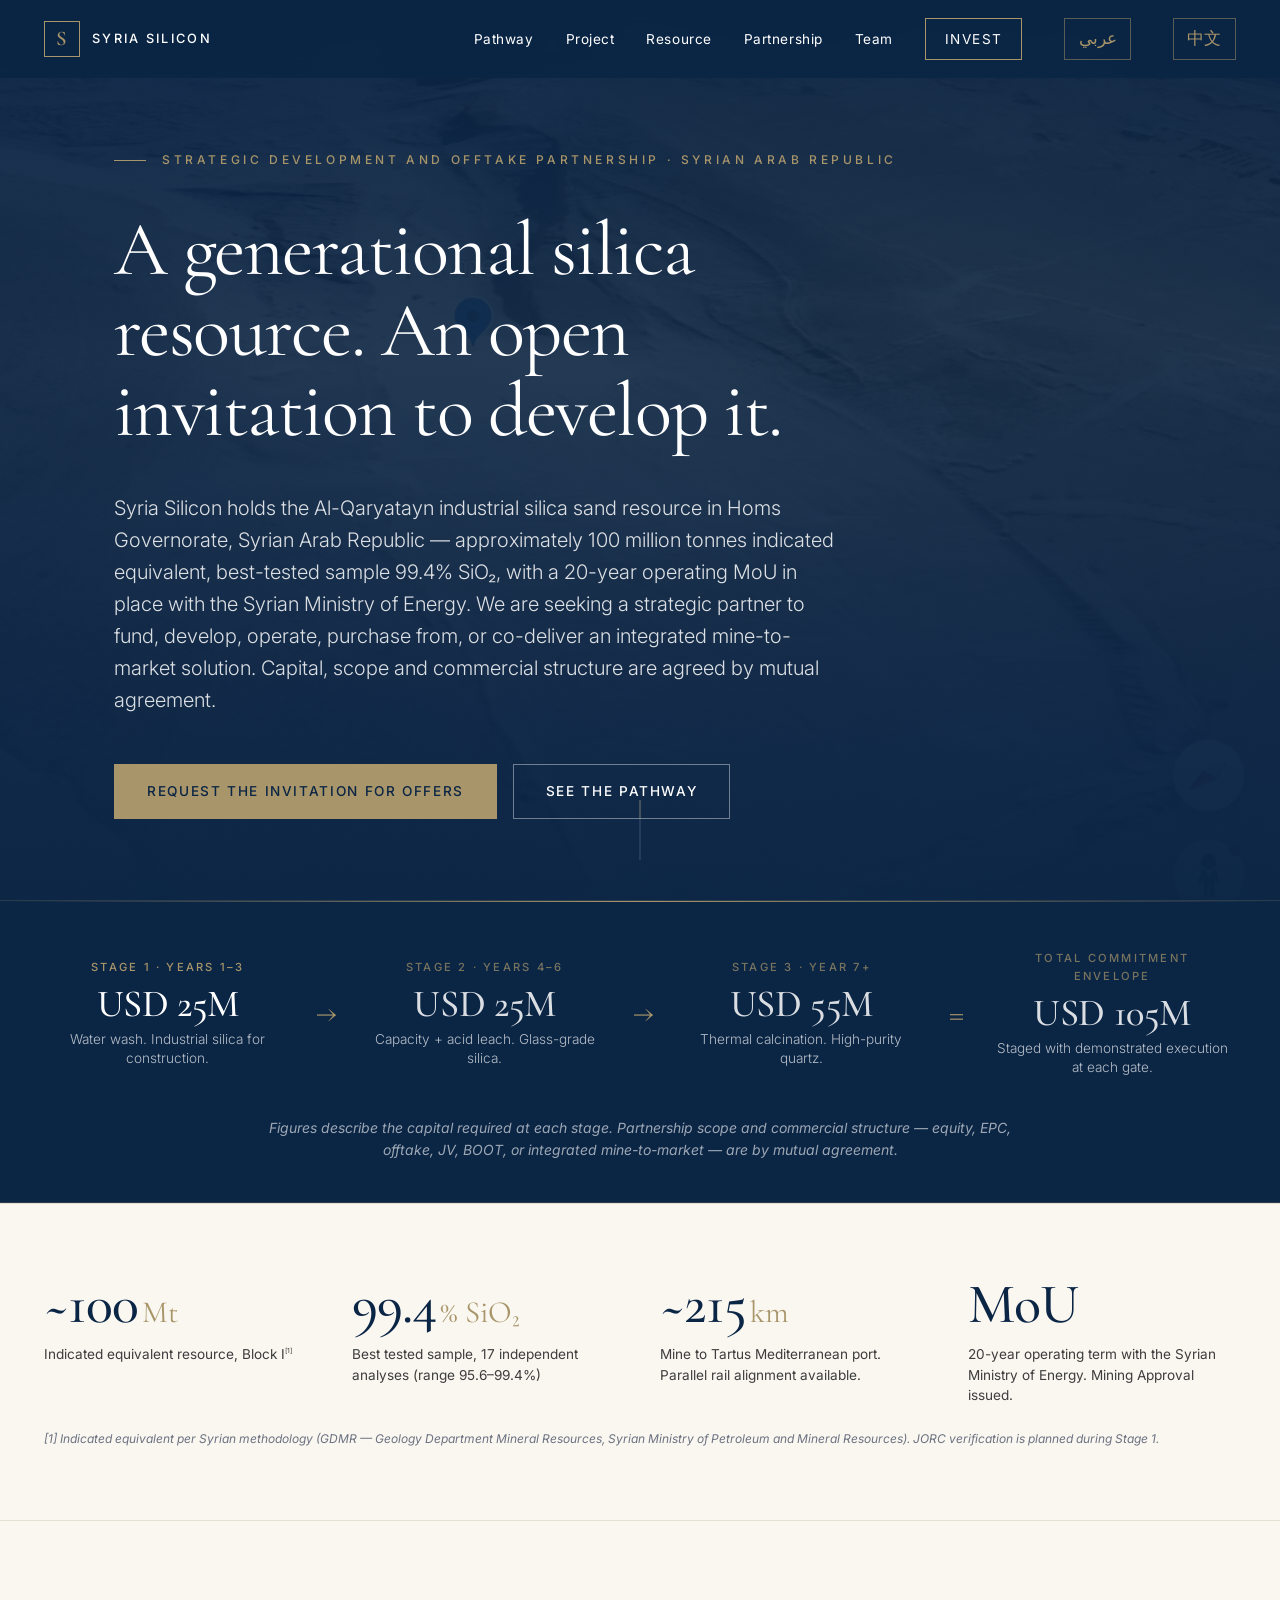
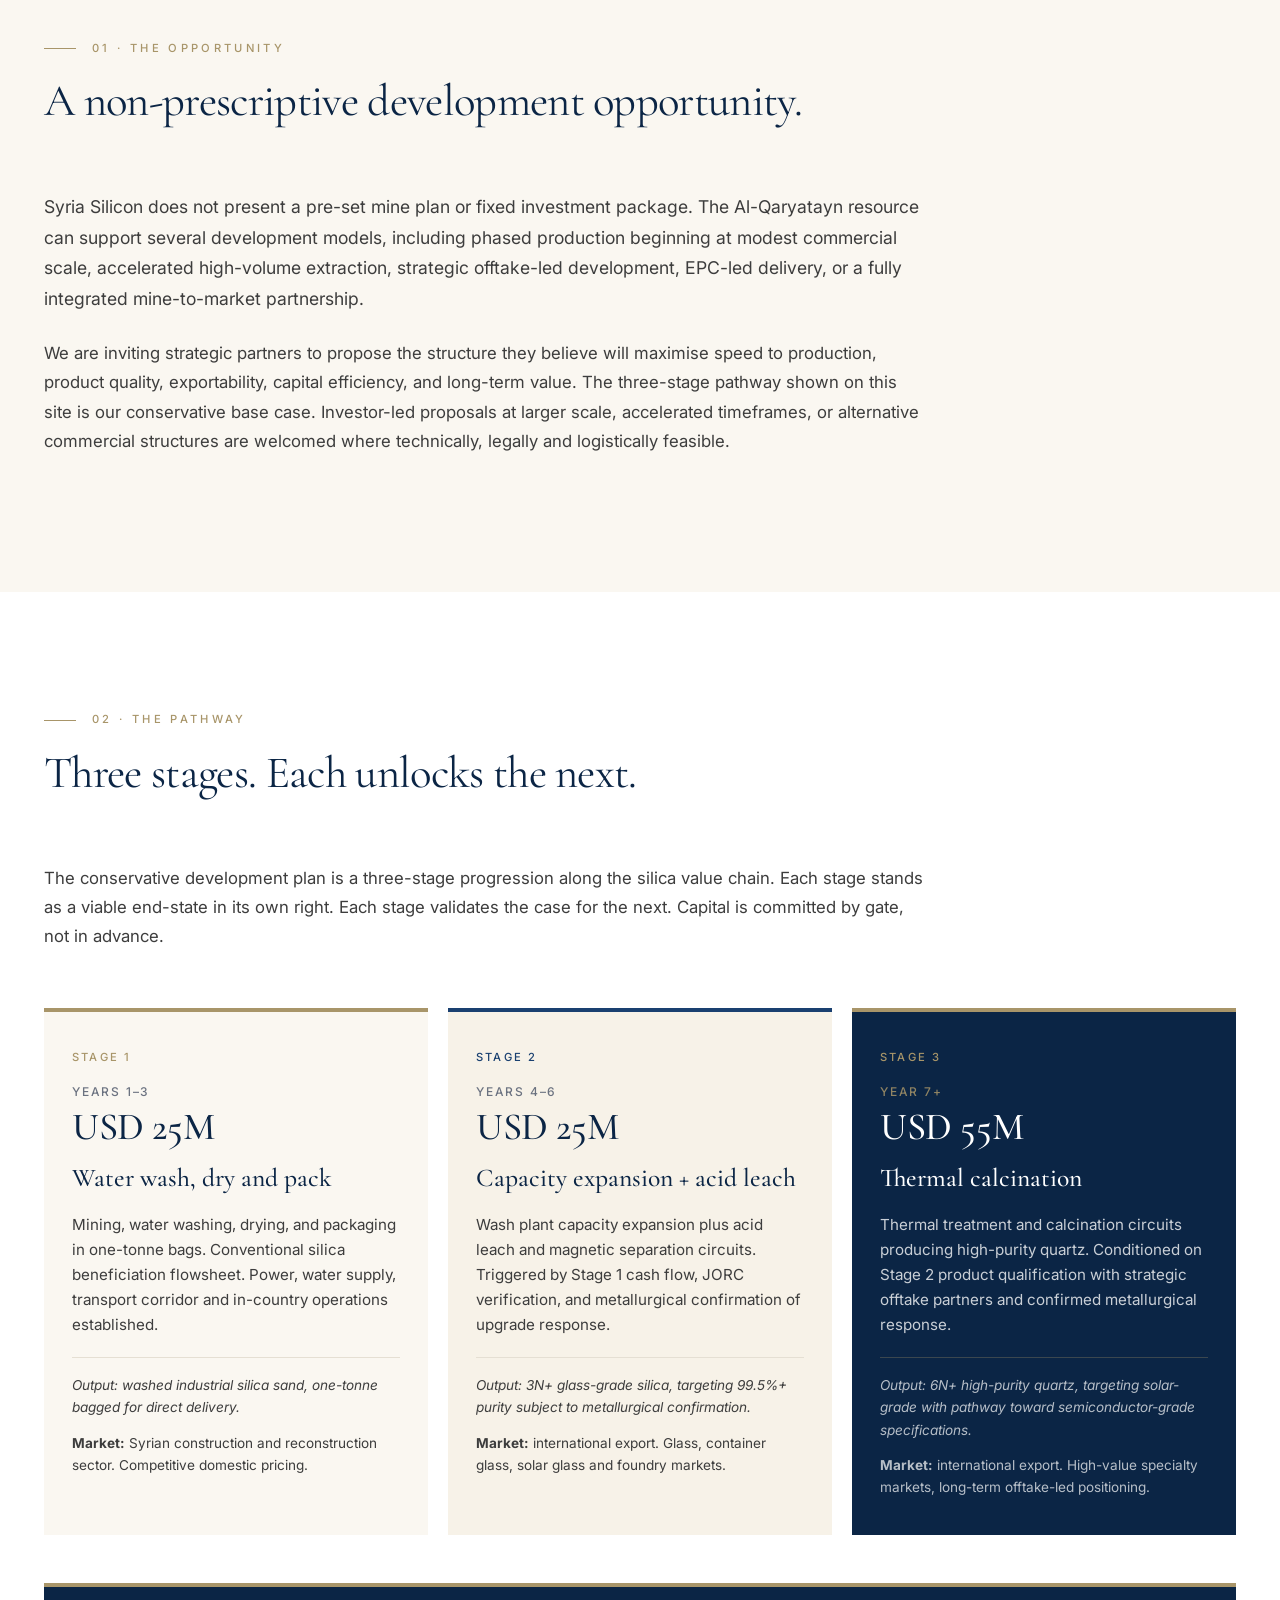
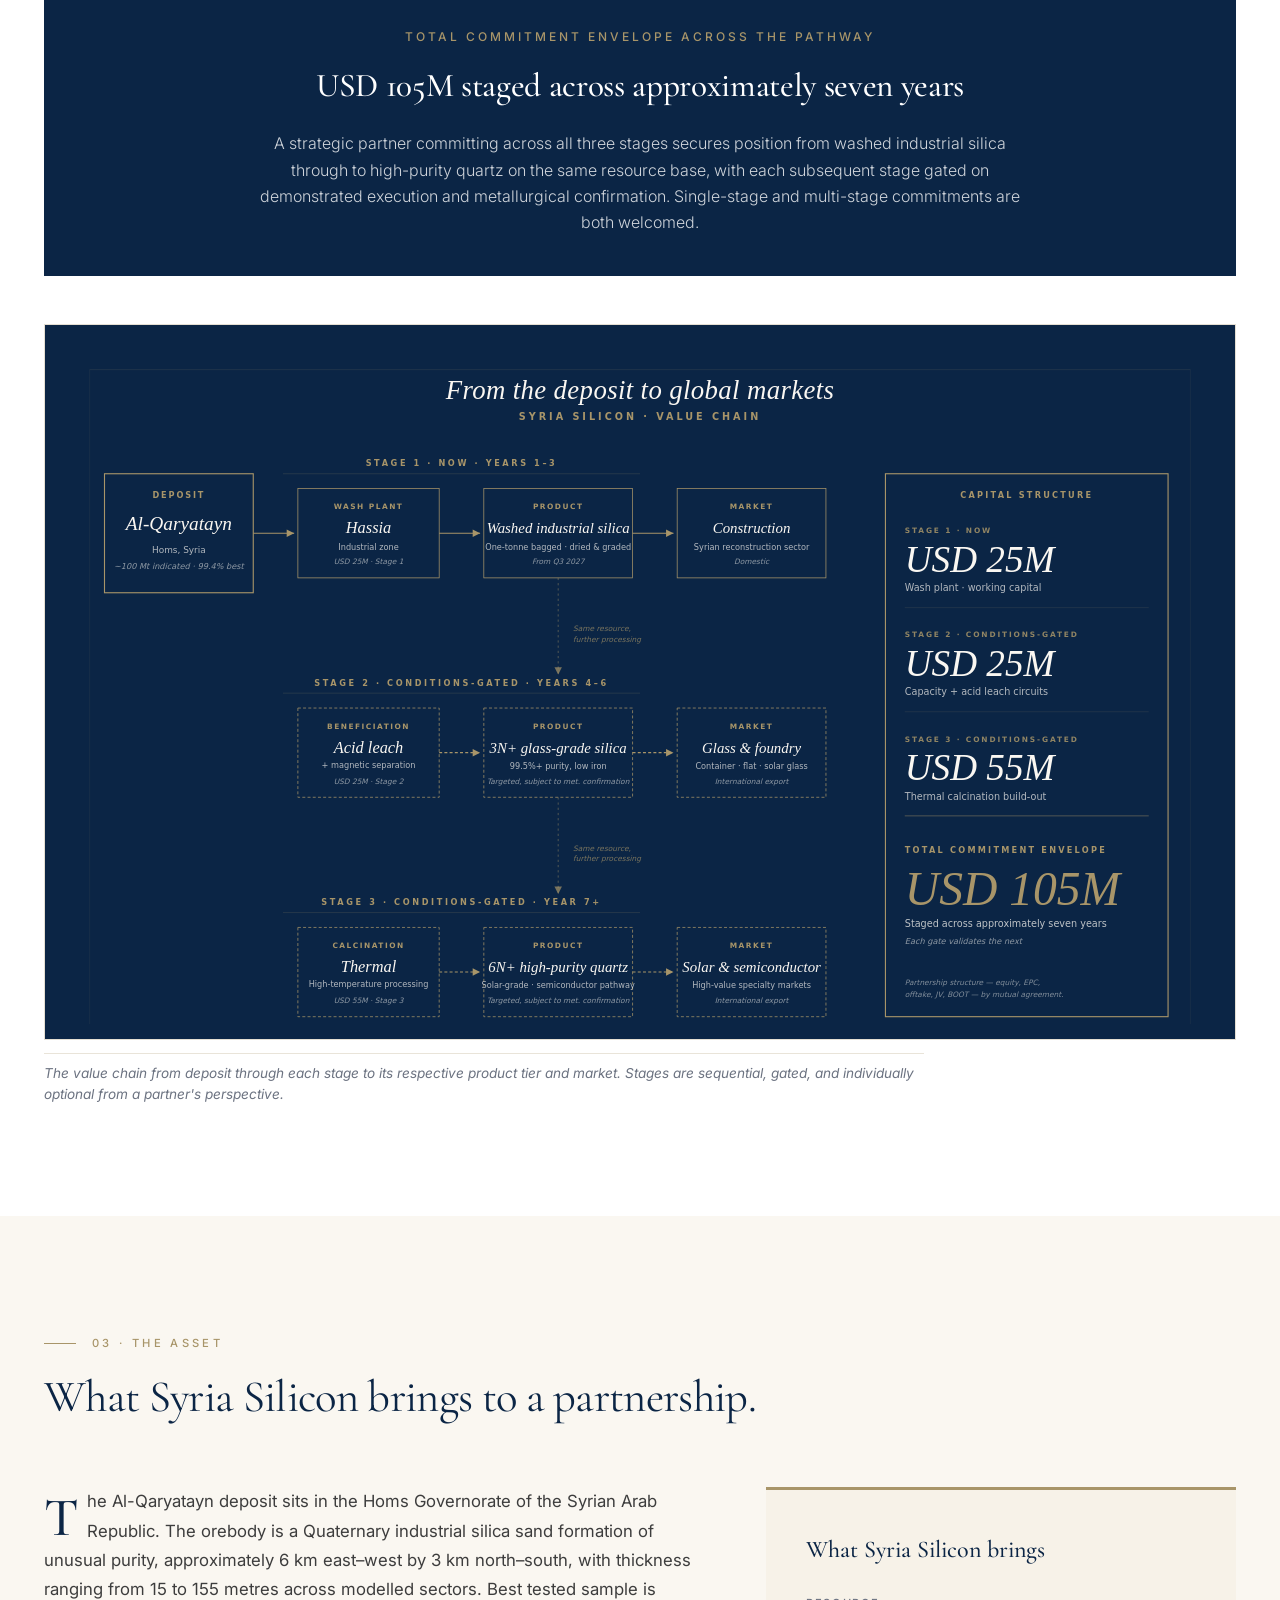
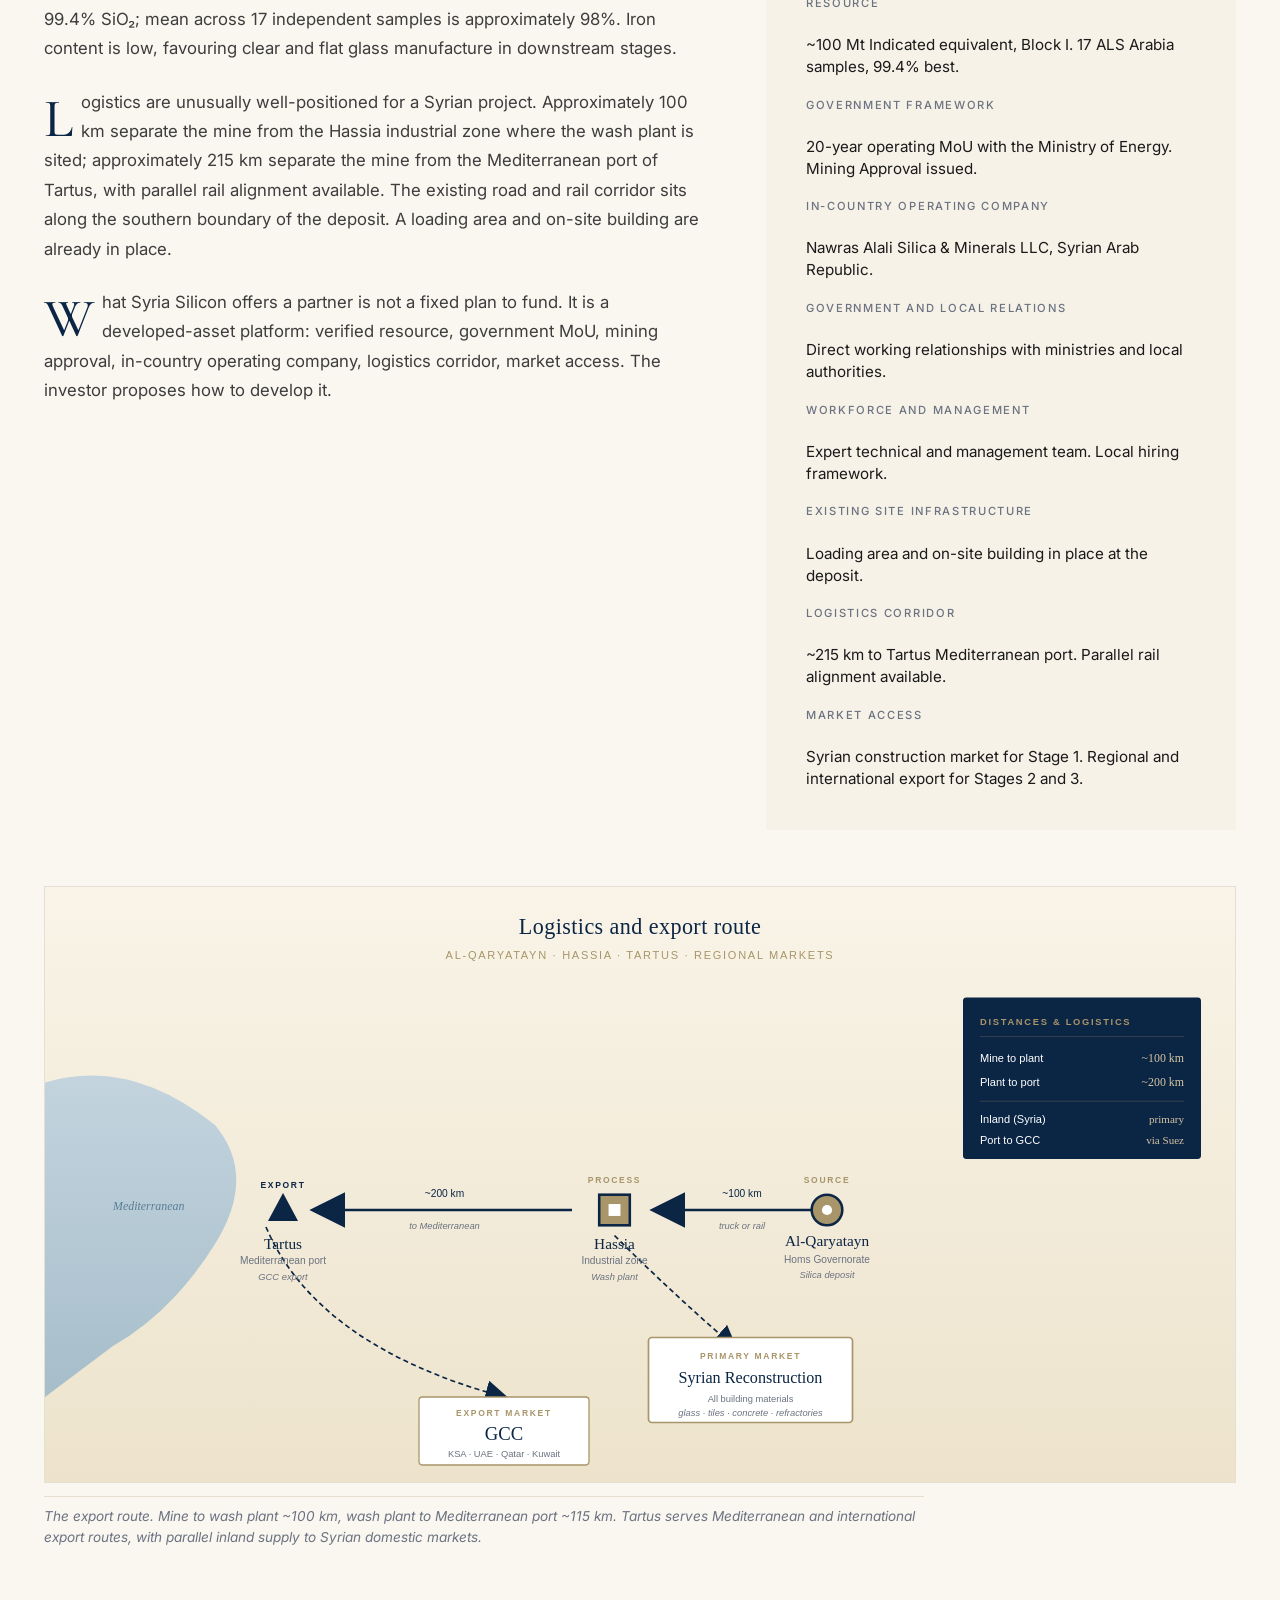
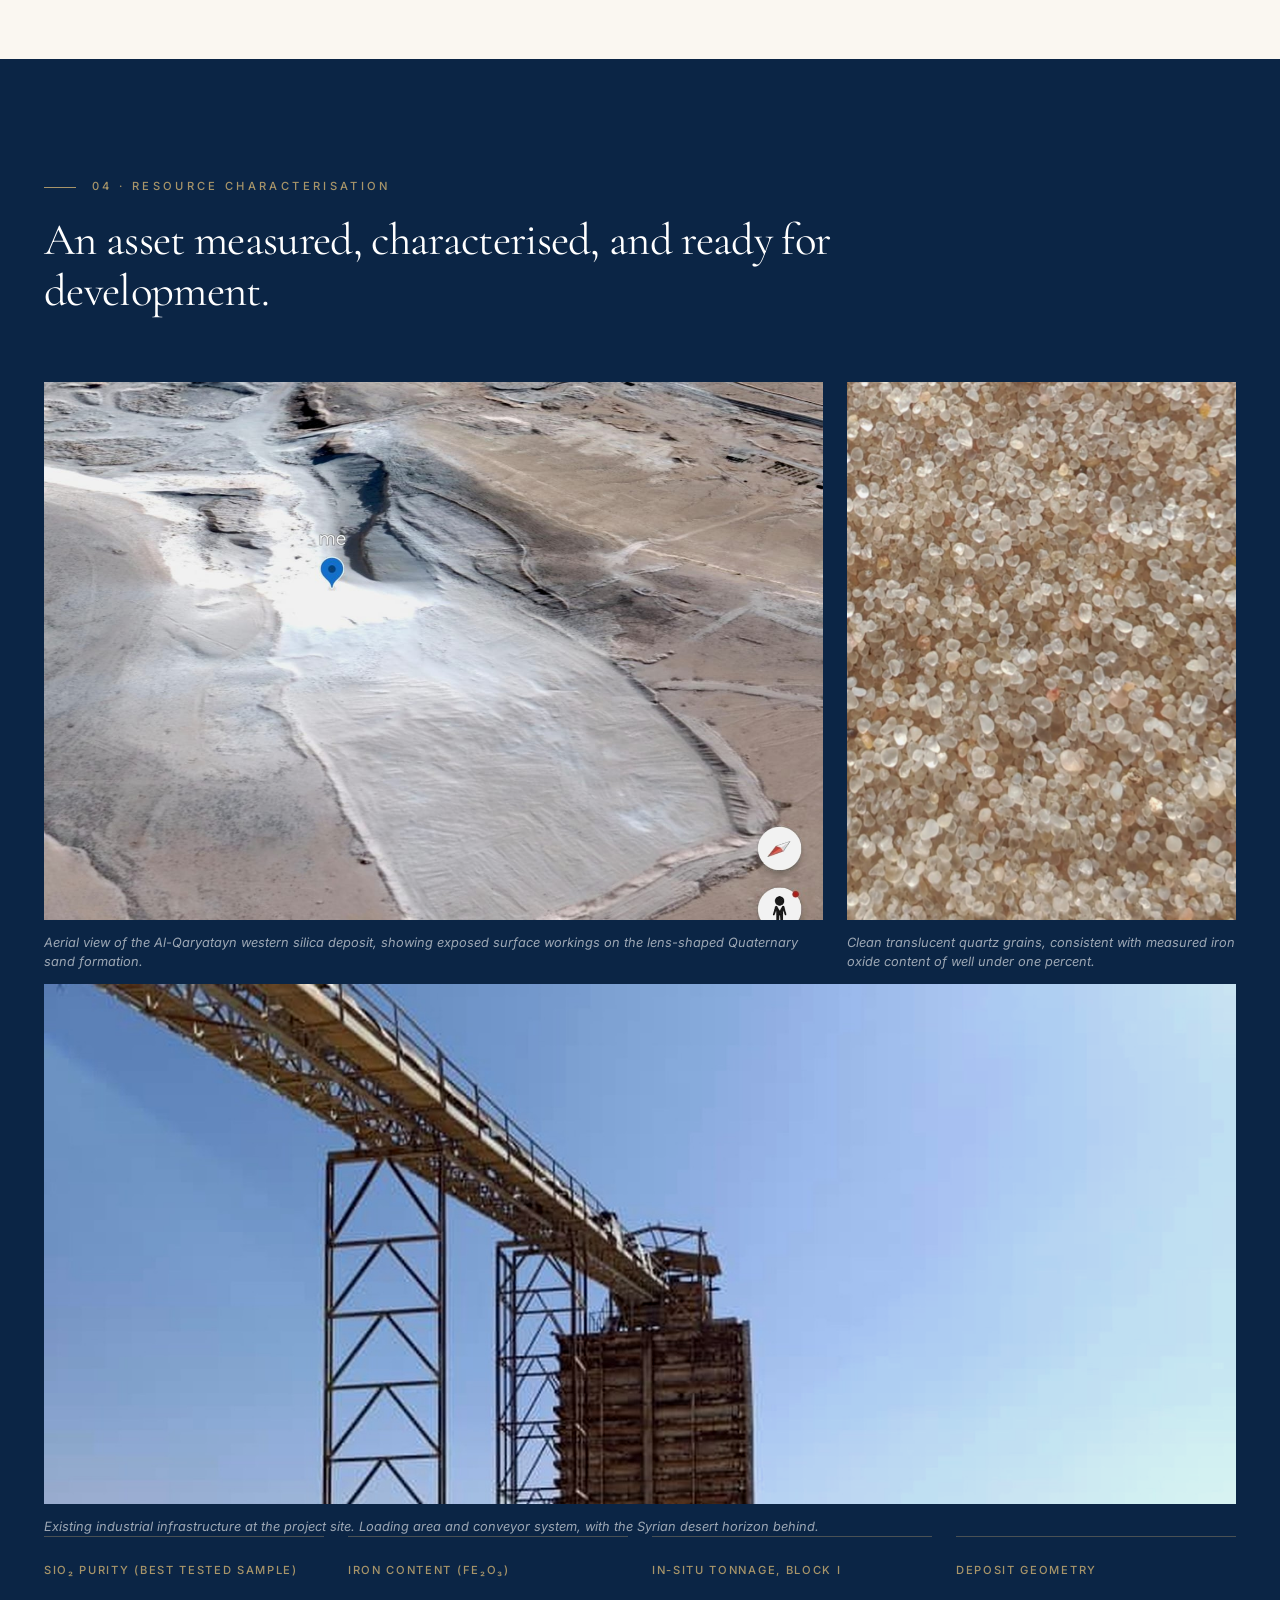
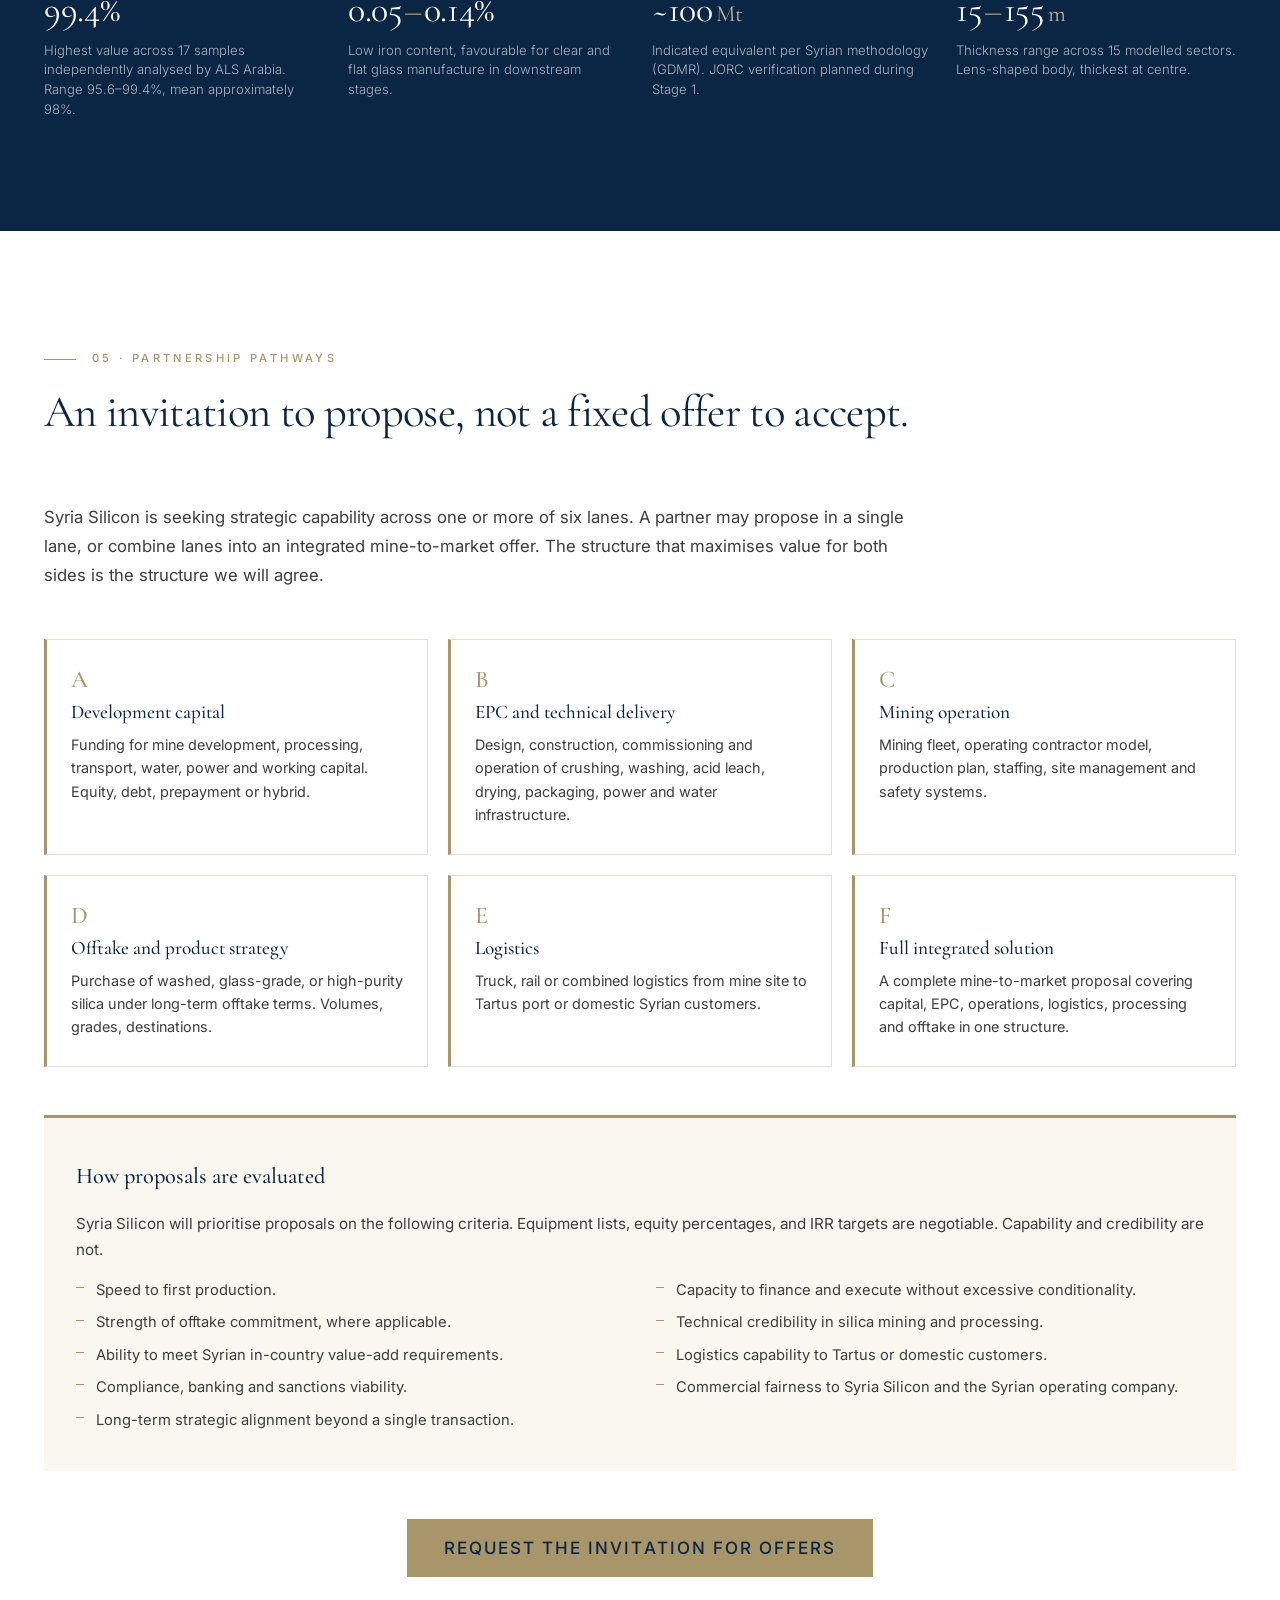
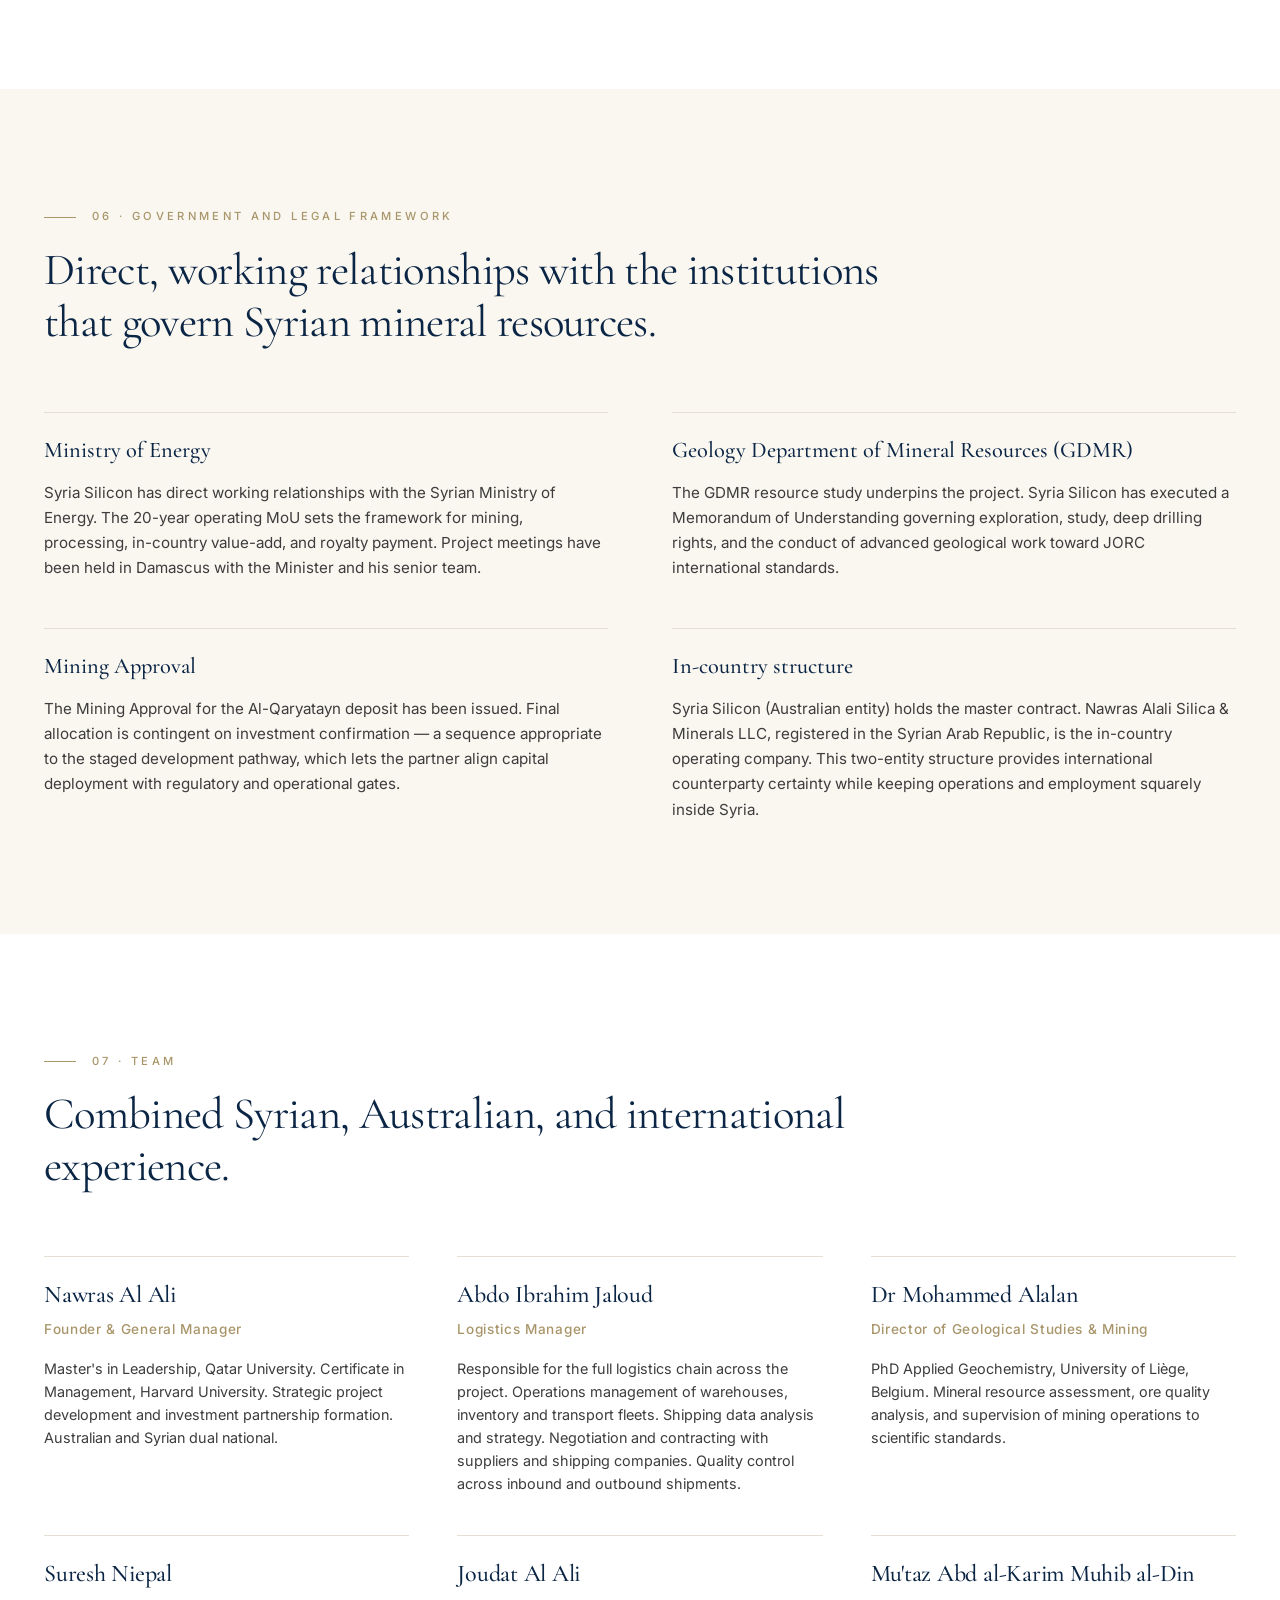
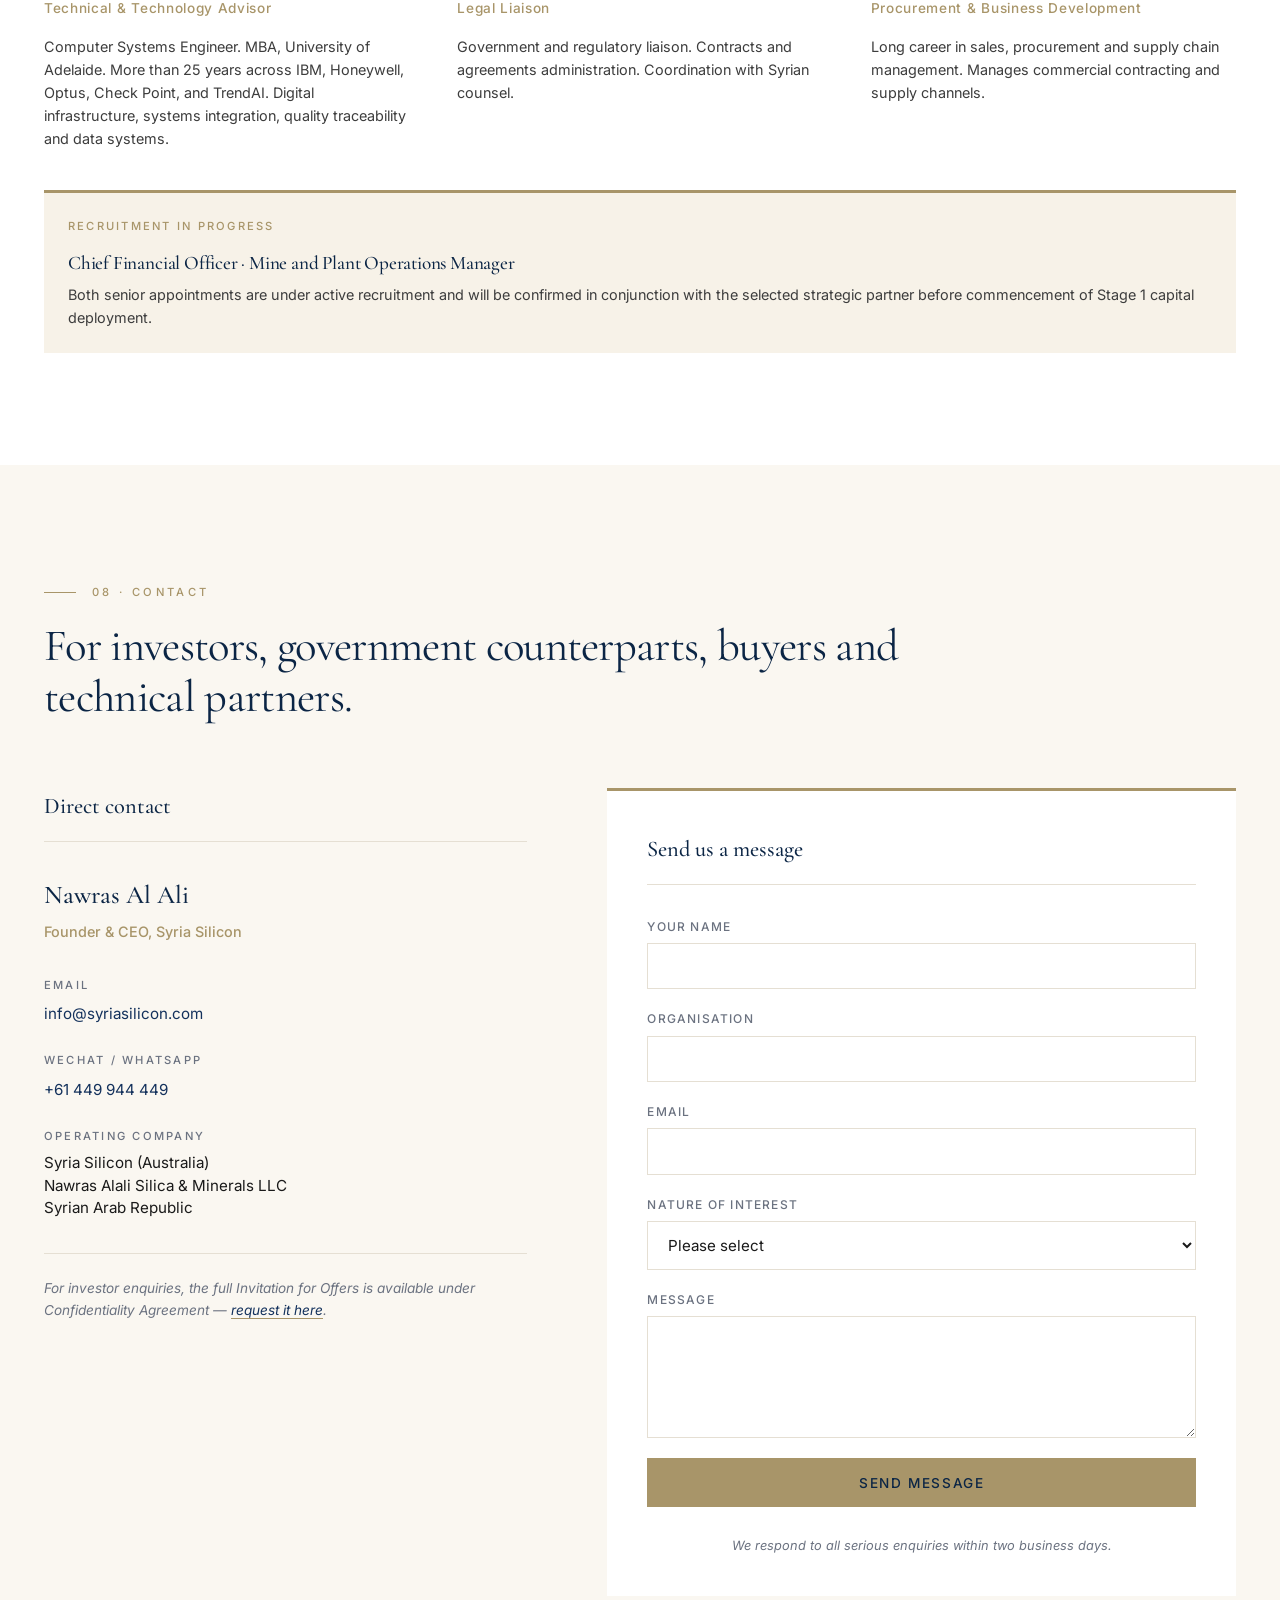
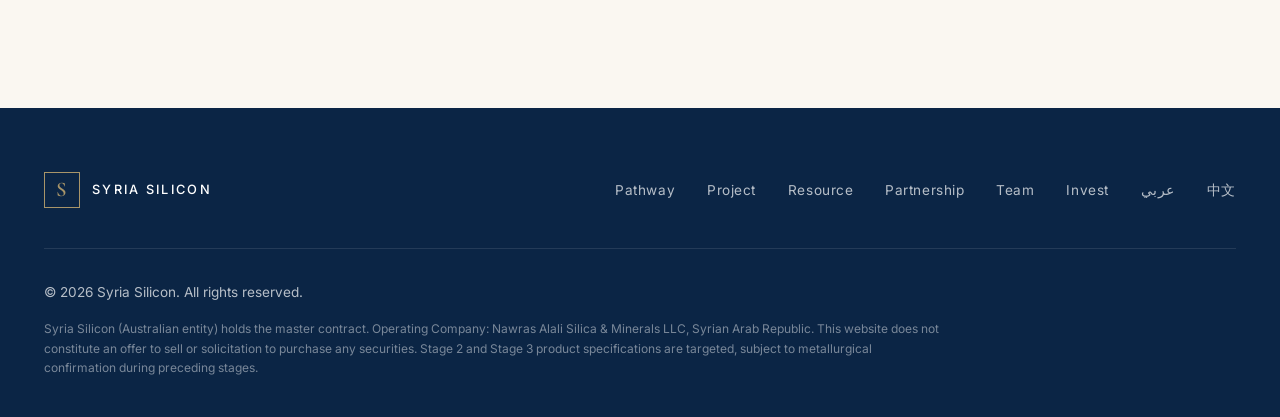
==== index.html @ f1ec220e "Update index.html" ====
<!DOCTYPE html>
<html lang="en">
<head>
<meta charset="UTF-8">
<meta name="viewport" content="width=device-width, initial-scale=1.0">
<title>Syria Silicon — Industrial Silica Sand, Al-Qaryatayn, Syrian Arab Republic</title>
<meta name="description" content="Syria Silicon holds the Al-Qaryatayn industrial silica sand resource in the Syrian Arab Republic. A staged USD 105M development pathway from washed silica to high-purity quartz. Strategic partnership terms by mutual agreement.">
<meta name="author" content="Syria Silicon">
<meta property="og:title" content="Syria Silicon">
<meta property="og:description" content="Industrial silica sand development at Al-Qaryatayn, Syrian Arab Republic. Three-stage pathway: water wash, capacity and acid leach, thermal calcination.">
<meta property="og:type" content="website">
<meta property="og:url" content="https://syriasilicon.com">
<meta property="og:image" content="https://syriasilicon.com/images/aerial_mine.jpg">
<link rel="preconnect" href="https://fonts.googleapis.com">
<link rel="preconnect" href="https://fonts.gstatic.com" crossorigin>
<link href="https://fonts.googleapis.com/css2?family=Cormorant+Garamond:wght@300;400;500;600;700&family=Inter:wght@300;400;500;600;700&display=swap" rel="stylesheet">
<link rel="alternate" hreflang="ar" href="https://syriasilicon.com/ar">
<link rel="alternate" hreflang="zh" href="https://syriasilicon.com/zh">
<link rel="alternate" hreflang="en" href="https://syriasilicon.com/">
<link rel="stylesheet" href="styles.css">
<style>
.pathway-three { display: grid; grid-template-columns: 1fr 1fr 1fr; gap: 1.25rem; margin-bottom: 3rem; }
.pathway-three .pathway-card { padding: 2.25rem 1.75rem; }
.pathway-three .pathway-card-3 { background: var(--navy-dark); border-top-color: var(--gold); color: var(--paper); }
.pathway-three .pathway-card-3 .pathway-tag { color: var(--gold); }
.pathway-three .pathway-card-3 .pathway-figure,
.pathway-three .pathway-card-3 .pathway-title { color: var(--paper); }
.pathway-three .pathway-card-3 .pathway-body { color: rgba(255,255,255,0.78); }
.pathway-three .pathway-years { font-size: 0.75rem; letter-spacing: 0.15em; text-transform: uppercase; color: var(--muted); margin-bottom: 0.4rem; font-weight: 500; }
.pathway-three .pathway-card-3 .pathway-years { color: rgba(168,149,105,0.85); }
.pathway-three .pathway-output { font-size: 0.85rem; color: var(--ink-soft); font-style: italic; padding-top: 1rem; margin-top: 1.25rem; border-top: 1px solid var(--line); }
.pathway-three .pathway-card-3 .pathway-output { color: rgba(255,255,255,0.7); border-top-color: rgba(168,149,105,0.3); }
.pathway-three .pathway-market { font-size: 0.85rem; color: var(--ink-soft); margin-top: 0.8rem; }
.pathway-three .pathway-card-3 .pathway-market { color: rgba(255,255,255,0.7); }
@media (max-width: 900px) { .pathway-three { grid-template-columns: 1fr; } }
.pathways-six { display: grid; grid-template-columns: repeat(3, 1fr); gap: 1.25rem; margin-top: 2.5rem; }
.pathway-lane { padding: 1.75rem 1.5rem; background: var(--paper); border: 1px solid var(--line); border-left: 3px solid var(--gold); }
.pathway-lane-letter { font-family: var(--font-display); font-size: 1.5rem; color: var(--gold); font-weight: 500; line-height: 1; margin-bottom: 0.5rem; }
.pathway-lane-title { font-family: var(--font-display); font-size: 1.2rem; font-weight: 500; color: var(--navy-dark); margin-bottom: 0.6rem; line-height: 1.25; }
.pathway-lane-body { font-size: 0.9rem; line-height: 1.6; color: var(--ink-soft); }
@media (max-width: 1024px) { .pathways-six { grid-template-columns: 1fr 1fr; } }
@media (max-width: 640px) { .pathways-six { grid-template-columns: 1fr; } }
.selectivity { background: var(--cream); border-top: 3px solid var(--gold); padding: 2.5rem 2rem; margin-top: 3rem; }
.selectivity h3 { font-family: var(--font-display); font-size: 1.4rem; color: var(--navy-dark); margin-bottom: 1rem; font-weight: 500; }
.selectivity p { font-size: 0.95rem; line-height: 1.7; color: var(--ink-soft); margin-bottom: 1rem; }
.selectivity ul { list-style: none; padding: 0; margin: 0; display: grid; grid-template-columns: 1fr 1fr; gap: 0.6rem 2rem; }
.selectivity ul li { position: relative; padding-left: 1.25rem; font-size: 0.92rem; line-height: 1.55; color: var(--ink-soft); }
.selectivity ul li::before { content: ""; position: absolute; left: 0; top: 0.55em; width: 8px; height: 1px; background: var(--gold); }
@media (max-width: 768px) { .selectivity ul { grid-template-columns: 1fr; } }
</style>
</head>
<body>

<header class="nav" id="nav">
  <div class="nav-inner container">
    <a href="#top" class="nav-brand">
      <span class="brand-mark">S</span>
      <span class="brand-name">SYRIA SILICON</span>
    </a>
    <nav class="nav-links">
      <a href="#pathway">Pathway</a>
      <a href="#project">Project</a>
      <a href="#resource">Resource</a>
      <a href="#partnership">Partnership</a>
      <a href="#team">Team</a>
      <a href="/invest" class="nav-cta">Invest</a>
      <a href="/ar/" class="nav-lang" lang="ar">عربي</a>
      <a href="/zh/" class="nav-lang" lang="zh">中文</a>
    </nav>
    <button class="nav-mobile-toggle" aria-label="Menu" id="mobileToggle">
      <span></span><span></span><span></span>
    </button>
  </div>
  <nav class="nav-mobile" id="mobileNav">
    <a href="#pathway">Pathway</a>
    <a href="#project">Project</a>
    <a href="#resource">Resource</a>
    <a href="#partnership">Partnership</a>
    <a href="#team">Team</a>
    <a href="/invest">Invest</a>
    <a href="#contact">Contact</a>
    <a href="/ar/" lang="ar">عربي · العربية</a>
    <a href="/zh/" lang="zh">中文</a>
  </nav>
</header>

<section class="hero" id="top">
  <div class="hero-bg-image"></div>
  <div class="hero-overlay"></div>
  <div class="container hero-content">
    <p class="hero-eyebrow">Strategic Development and Offtake Partnership · Syrian Arab Republic</p>
    <h1 class="hero-title">
      A generational silica<br>
      resource. An open<br>
      invitation to develop it.
    </h1>
    <p class="hero-lede">
      Syria Silicon holds the Al-Qaryatayn industrial silica sand resource in Homs Governorate, Syrian Arab Republic — approximately 100 million tonnes indicated equivalent, best-tested sample 99.4% SiO₂, with a 20-year operating MoU in place with the Syrian Ministry of Energy. We are seeking a strategic partner to fund, develop, operate, purchase from, or co-deliver an integrated mine-to-market solution. Capital, scope and commercial structure are agreed by mutual agreement.
    </p>
    <div class="hero-actions">
      <a href="/invest" class="btn btn-primary">Request the Invitation for Offers</a>
      <a href="#pathway" class="btn btn-ghost">See the pathway</a>
    </div>
  </div>
  <div class="hero-scroll-indicator" aria-hidden="true"><span></span></div>
</section>

<section class="raising-banner">
  <div class="container">
    <div class="raising-grid" style="grid-template-columns: 1fr auto 1fr auto 1fr auto 1fr;">
      <div class="raising-item raising-item-active">
        <p class="raising-label">Stage 1 · Years 1–3</p>
        <p class="raising-figure">USD 25M</p>
        <p class="raising-detail">Water wash. Industrial silica for construction.</p>
      </div>
      <div class="raising-arrow" aria-hidden="true">→</div>
      <div class="raising-item raising-item-future">
        <p class="raising-label">Stage 2 · Years 4–6</p>
        <p class="raising-figure">USD 25M</p>
        <p class="raising-detail">Capacity + acid leach. Glass-grade silica.</p>
      </div>
      <div class="raising-arrow" aria-hidden="true">→</div>
      <div class="raising-item raising-item-future">
        <p class="raising-label">Stage 3 · Year 7+</p>
        <p class="raising-figure">USD 55M</p>
        <p class="raising-detail">Thermal calcination. High-purity quartz.</p>
      </div>
      <div class="raising-equals" aria-hidden="true">=</div>
      <div class="raising-item raising-item-total">
        <p class="raising-label">Total commitment envelope</p>
        <p class="raising-figure">USD 105M</p>
        <p class="raising-detail">Staged with demonstrated execution at each gate.</p>
      </div>
    </div>
    <p style="text-align:center; margin-top: 2rem; font-size: 0.875rem; color: rgba(255,255,255,0.6); font-style: italic; max-width: 760px; margin-left: auto; margin-right: auto; line-height: 1.6;">
      Figures describe the capital required at each stage. Partnership scope and commercial structure — equity, EPC, offtake, JV, BOOT, or integrated mine-to-market — are by mutual agreement.
    </p>
  </div>
</section>

<section class="facts-band">
  <div class="container">
    <div class="facts-grid">
      <div class="fact">
        <div class="fact-figure">~100<span class="fact-unit">Mt</span></div>
        <div class="fact-label">Indicated equivalent resource, Block I<sup style="font-size: 0.5em; vertical-align: super;">[1]</sup></div>
      </div>
      <div class="fact">
        <div class="fact-figure">99.4<span class="fact-unit">% SiO₂</span></div>
        <div class="fact-label">Best tested sample, 17 independent analyses (range 95.6–99.4%)</div>
      </div>
      <div class="fact">
        <div class="fact-figure">~215<span class="fact-unit">km</span></div>
        <div class="fact-label">Mine to Tartus Mediterranean port. Parallel rail alignment available.</div>
      </div>
      <div class="fact">
        <div class="fact-figure">MoU</div>
        <div class="fact-label">20-year operating term with the Syrian Ministry of Energy. Mining Approval issued.</div>
      </div>
    </div>
    <p style="font-size: 0.75rem; color: var(--muted); margin-top: 1.5rem; font-style: italic; line-height: 1.5;">
      [1] Indicated equivalent per Syrian methodology (GDMR — Geology Department Mineral Resources, Syrian Ministry of Petroleum and Mineral Resources). JORC verification is planned during Stage 1.
    </p>
  </div>
</section>

<section class="section section-cream" id="philosophy">
  <div class="container">
    <div class="section-head">
      <p class="eyebrow">01 · The opportunity</p>
      <h2 class="section-title">A non-prescriptive development opportunity.</h2>
    </div>
    <div style="max-width: 880px;">
      <p style="font-size: 1.1rem; line-height: 1.75; color: var(--ink-soft); margin-bottom: 1.5rem;">
        Syria Silicon does not present a pre-set mine plan or fixed investment package. The Al-Qaryatayn resource can support several development models, including phased production beginning at modest commercial scale, accelerated high-volume extraction, strategic offtake-led development, EPC-led delivery, or a fully integrated mine-to-market partnership.
      </p>
      <p style="font-size: 1.05rem; line-height: 1.75; color: var(--ink-soft); margin-bottom: 1.5rem;">
        We are inviting strategic partners to propose the structure they believe will maximise speed to production, product quality, exportability, capital efficiency, and long-term value. The three-stage pathway shown on this site is our conservative base case. Investor-led proposals at larger scale, accelerated timeframes, or alternative commercial structures are welcomed where technically, legally and logistically feasible.
      </p>
    </div>
  </div>
</section>

<section class="section section-light" id="pathway">
  <div class="container">
    <div class="section-head">
      <p class="eyebrow">02 · The pathway</p>
      <h2 class="section-title">Three stages. Each unlocks the next.</h2>
    </div>

    <div class="pathway-intro">
      <p>The conservative development plan is a three-stage progression along the silica value chain. Each stage stands as a viable end-state in its own right. Each stage validates the case for the next. Capital is committed by gate, not in advance.</p>
    </div>

    <div class="pathway-three">
      <div class="pathway-card pathway-card-1">
        <p class="pathway-tag">Stage 1</p>
        <p class="pathway-years">Years 1–3</p>
        <p class="pathway-figure">USD 25M</p>
        <h3 class="pathway-title">Water wash, dry and pack</h3>
        <p class="pathway-body">Mining, water washing, drying, and packaging in one-tonne bags. Conventional silica beneficiation flowsheet. Power, water supply, transport corridor and in-country operations established.</p>
        <p class="pathway-output">Output: washed industrial silica sand, one-tonne bagged for direct delivery.</p>
        <p class="pathway-market"><strong>Market:</strong> Syrian construction and reconstruction sector. Competitive domestic pricing.</p>
      </div>

      <div class="pathway-card pathway-card-2">
        <p class="pathway-tag">Stage 2</p>
        <p class="pathway-years">Years 4–6</p>
        <p class="pathway-figure">USD 25M</p>
        <h3 class="pathway-title">Capacity expansion + acid leach</h3>
        <p class="pathway-body">Wash plant capacity expansion plus acid leach and magnetic separation circuits. Triggered by Stage 1 cash flow, JORC verification, and metallurgical confirmation of upgrade response.</p>
        <p class="pathway-output">Output: 3N+ glass-grade silica, targeting 99.5%+ purity subject to metallurgical confirmation.</p>
        <p class="pathway-market"><strong>Market:</strong> international export. Glass, container glass, solar glass and foundry markets.</p>
      </div>

      <div class="pathway-card pathway-card-3">
        <p class="pathway-tag">Stage 3</p>
        <p class="pathway-years">Year 7+</p>
        <p class="pathway-figure">USD 55M</p>
        <h3 class="pathway-title">Thermal calcination</h3>
        <p class="pathway-body">Thermal treatment and calcination circuits producing high-purity quartz. Conditioned on Stage 2 product qualification with strategic offtake partners and confirmed metallurgical response.</p>
        <p class="pathway-output">Output: 6N+ high-purity quartz, targeting solar-grade with pathway toward semiconductor-grade specifications.</p>
        <p class="pathway-market"><strong>Market:</strong> international export. High-value specialty markets, long-term offtake-led positioning.</p>
      </div>
    </div>

    <div class="pathway-combined">
      <p class="pathway-combined-label">Total commitment envelope across the pathway</p>
      <p class="pathway-combined-figure">USD 105M staged across approximately seven years</p>
      <p class="pathway-combined-body">A strategic partner committing across all three stages secures position from washed industrial silica through to high-purity quartz on the same resource base, with each subsequent stage gated on demonstrated execution and metallurgical confirmation. Single-stage and multi-stage commitments are both welcomed.</p>
    </div>

    <figure class="diagram">
      <img src="images/value_chain.svg" alt="Syria Silicon value chain: Al-Qaryatayn deposit through three-stage development to washed industrial silica, glass-grade silica, and high-purity quartz">
      <figcaption>The value chain from deposit through each stage to its respective product tier and market. Stages are sequential, gated, and individually optional from a partner's perspective.</figcaption>
    </figure>
  </div>
</section>

<section class="section section-cream" id="project">
  <div class="container">
    <div class="section-head">
      <p class="eyebrow">03 · The asset</p>
      <h2 class="section-title">What Syria Silicon brings to a partnership.</h2>
    </div>

    <div class="two-col">
      <div class="two-col-text">
        <p>The Al-Qaryatayn deposit sits in the Homs Governorate of the Syrian Arab Republic. The orebody is a Quaternary industrial silica sand formation of unusual purity, approximately 6 km east–west by 3 km north–south, with thickness ranging from 15 to 155 metres across modelled sectors. Best tested sample is 99.4% SiO₂; mean across 17 independent samples is approximately 98%. Iron content is low, favouring clear and flat glass manufacture in downstream stages.</p>

        <p>Logistics are unusually well-positioned for a Syrian project. Approximately 100 km separate the mine from the Hassia industrial zone where the wash plant is sited; approximately 215 km separate the mine from the Mediterranean port of Tartus, with parallel rail alignment available. The existing road and rail corridor sits along the southern boundary of the deposit. A loading area and on-site building are already in place.</p>

        <p>What Syria Silicon offers a partner is not a fixed plan to fund. It is a developed-asset platform: verified resource, government MoU, mining approval, in-country operating company, logistics corridor, market access. The investor proposes how to develop it.</p>
      </div>
      <div class="two-col-aside">
        <div class="aside-card">
          <h3 class="aside-title">What Syria Silicon brings</h3>
          <dl class="aside-list">
            <dt>Resource</dt><dd>~100 Mt Indicated equivalent, Block I. 17 ALS Arabia samples, 99.4% best.</dd>
            <dt>Government framework</dt><dd>20-year operating MoU with the Ministry of Energy. Mining Approval issued.</dd>
            <dt>In-country operating company</dt><dd>Nawras Alali Silica &amp; Minerals LLC, Syrian Arab Republic.</dd>
            <dt>Government and local relations</dt><dd>Direct working relationships with ministries and local authorities.</dd>
            <dt>Workforce and management</dt><dd>Expert technical and management team. Local hiring framework.</dd>
            <dt>Existing site infrastructure</dt><dd>Loading area and on-site building in place at the deposit.</dd>
            <dt>Logistics corridor</dt><dd>~215 km to Tartus Mediterranean port. Parallel rail alignment available.</dd>
            <dt>Market access</dt><dd>Syrian construction market for Stage 1. Regional and international export for Stages 2 and 3.</dd>
          </dl>
        </div>
      </div>
    </div>

    <figure class="diagram diagram-wide">
      <img src="images/export_route.svg" alt="Logistics and export route: Al-Qaryatayn deposit to Hassia wash plant to Tartus Mediterranean port, supplying domestic Syrian markets and international export">
      <figcaption>The export route. Mine to wash plant ~100 km, wash plant to Mediterranean port ~115 km. Tartus serves Mediterranean and international export routes, with parallel inland supply to Syrian domestic markets.</figcaption>
    </figure>
  </div>
</section>

<section class="section section-dark" id="resource">
  <div class="container">
    <div class="section-head">
      <p class="eyebrow eyebrow-light">04 · Resource characterisation</p>
      <h2 class="section-title section-title-light">An asset measured, characterised, and ready for development.</h2>
    </div>

    <div class="resource-imagery">
      <figure class="resource-image-wide">
        <img src="images/aerial_mine.jpg" alt="Aerial view of the Al-Qaryatayn silica deposit">
        <figcaption>Aerial view of the Al-Qaryatayn western silica deposit, showing exposed surface workings on the lens-shaped Quaternary sand formation.</figcaption>
      </figure>
      <figure class="resource-image-tall">
        <img src="images/sand_closeup.jpg" alt="Close-up of Al-Qaryatayn silica sand grains">
        <figcaption>Clean translucent quartz grains, consistent with measured iron oxide content of well under one percent.</figcaption>
      </figure>
    </div>

    <figure class="resource-image-wide resource-image-second">
      <img src="images/site_infrastructure.jpg" alt="Existing industrial infrastructure at the project site">
      <figcaption>Existing industrial infrastructure at the project site. Loading area and conveyor system, with the Syrian desert horizon behind.</figcaption>
    </figure>

    <div class="resource-stats">
      <div class="stat-block">
        <p class="stat-label">SiO₂ purity (best tested sample)</p>
        <p class="stat-figure">99.4%</p>
        <p class="stat-note">Highest value across 17 samples independently analysed by ALS Arabia. Range 95.6–99.4%, mean approximately 98%.</p>
      </div>
      <div class="stat-block">
        <p class="stat-label">Iron content (Fe₂O₃)</p>
        <p class="stat-figure">0.05<span class="stat-decoration">–</span>0.14%</p>
        <p class="stat-note">Low iron content, favourable for clear and flat glass manufacture in downstream stages.</p>
      </div>
      <div class="stat-block">
        <p class="stat-label">In-situ tonnage, Block I</p>
        <p class="stat-figure">~100<span class="stat-unit">Mt</span></p>
        <p class="stat-note">Indicated equivalent per Syrian methodology (GDMR). JORC verification planned during Stage 1.</p>
      </div>
      <div class="stat-block">
        <p class="stat-label">Deposit geometry</p>
        <p class="stat-figure">15<span class="stat-decoration">–</span>155<span class="stat-unit">m</span></p>
        <p class="stat-note">Thickness range across 15 modelled sectors. Lens-shaped body, thickest at centre.</p>
      </div>
    </div>
  </div>
</section>

<section class="section section-light" id="partnership">
  <div class="container">
    <div class="section-head">
      <p class="eyebrow">05 · Partnership pathways</p>
      <h2 class="section-title">An invitation to propose, not a fixed offer to accept.</h2>
    </div>

    <div class="lockin-intro">
      <p>Syria Silicon is seeking strategic capability across one or more of six lanes. A partner may propose in a single lane, or combine lanes into an integrated mine-to-market offer. The structure that maximises value for both sides is the structure we will agree.</p>
    </div>

    <div class="pathways-six">
      <div class="pathway-lane">
        <div class="pathway-lane-letter">A</div>
        <h3 class="pathway-lane-title">Development capital</h3>
        <p class="pathway-lane-body">Funding for mine development, processing, transport, water, power and working capital. Equity, debt, prepayment or hybrid.</p>
      </div>
      <div class="pathway-lane">
        <div class="pathway-lane-letter">B</div>
        <h3 class="pathway-lane-title">EPC and technical delivery</h3>
        <p class="pathway-lane-body">Design, construction, commissioning and operation of crushing, washing, acid leach, drying, packaging, power and water infrastructure.</p>
      </div>
      <div class="pathway-lane">
        <div class="pathway-lane-letter">C</div>
        <h3 class="pathway-lane-title">Mining operation</h3>
        <p class="pathway-lane-body">Mining fleet, operating contractor model, production plan, staffing, site management and safety systems.</p>
      </div>
      <div class="pathway-lane">
        <div class="pathway-lane-letter">D</div>
        <h3 class="pathway-lane-title">Offtake and product strategy</h3>
        <p class="pathway-lane-body">Purchase of washed, glass-grade, or high-purity silica under long-term offtake terms. Volumes, grades, destinations.</p>
      </div>
      <div class="pathway-lane">
        <div class="pathway-lane-letter">E</div>
        <h3 class="pathway-lane-title">Logistics</h3>
        <p class="pathway-lane-body">Truck, rail or combined logistics from mine site to Tartus port or domestic Syrian customers.</p>
      </div>
      <div class="pathway-lane">
        <div class="pathway-lane-letter">F</div>
        <h3 class="pathway-lane-title">Full integrated solution</h3>
        <p class="pathway-lane-body">A complete mine-to-market proposal covering capital, EPC, operations, logistics, processing and offtake in one structure.</p>
      </div>
    </div>

    <div class="selectivity">
      <h3>How proposals are evaluated</h3>
      <p>Syria Silicon will prioritise proposals on the following criteria. Equipment lists, equity percentages, and IRR targets are negotiable. Capability and credibility are not.</p>
      <ul>
        <li>Speed to first production.</li>
        <li>Capacity to finance and execute without excessive conditionality.</li>
        <li>Strength of offtake commitment, where applicable.</li>
        <li>Technical credibility in silica mining and processing.</li>
        <li>Ability to meet Syrian in-country value-add requirements.</li>
        <li>Logistics capability to Tartus or domestic customers.</li>
        <li>Compliance, banking and sanctions viability.</li>
        <li>Commercial fairness to Syria Silicon and the Syrian operating company.</li>
        <li>Long-term strategic alignment beyond a single transaction.</li>
      </ul>
    </div>

    <div style="text-align:center; margin-top: 3rem;">
      <a href="/invest" class="btn btn-primary" style="font-size:1.0625rem; padding: 14px 36px;">Request the Invitation for Offers</a>
    </div>
  </div>
</section>

<section class="section section-cream" id="government">
  <div class="container">
    <div class="section-head">
      <p class="eyebrow">06 · Government and legal framework</p>
      <h2 class="section-title">Direct, working relationships with the institutions that govern Syrian mineral resources.</h2>
    </div>

    <div class="partnerships-list">
      <div class="partnership">
        <h3 class="partnership-title">Ministry of Energy</h3>
        <p>Syria Silicon has direct working relationships with the Syrian Ministry of Energy. The 20-year operating MoU sets the framework for mining, processing, in-country value-add, and royalty payment. Project meetings have been held in Damascus with the Minister and his senior team.</p>
      </div>

      <div class="partnership">
        <h3 class="partnership-title">Geology Department of Mineral Resources (GDMR)</h3>
        <p>The GDMR resource study underpins the project. Syria Silicon has executed a Memorandum of Understanding governing exploration, study, deep drilling rights, and the conduct of advanced geological work toward JORC international standards.</p>
      </div>

      <div class="partnership">
        <h3 class="partnership-title">Mining Approval</h3>
        <p>The Mining Approval for the Al-Qaryatayn deposit has been issued. Final allocation is contingent on investment confirmation — a sequence appropriate to the staged development pathway, which lets the partner align capital deployment with regulatory and operational gates.</p>
      </div>

      <div class="partnership">
        <h3 class="partnership-title">In-country structure</h3>
        <p>Syria Silicon (Australian entity) holds the master contract. Nawras Alali Silica &amp; Minerals LLC, registered in the Syrian Arab Republic, is the in-country operating company. This two-entity structure provides international counterparty certainty while keeping operations and employment squarely inside Syria.</p>
      </div>
    </div>
  </div>
</section>

<section class="section section-light" id="team">
  <div class="container">
    <div class="section-head">
      <p class="eyebrow">07 · Team</p>
      <h2 class="section-title">Combined Syrian, Australian, and international experience.</h2>
    </div>

    <div class="team-grid">
      <div class="team-member">
        <h3 class="team-name">Nawras Al Ali</h3>
        <p class="team-role">Founder &amp; General Manager</p>
        <p class="team-bio">Master's in Leadership, Qatar University. Certificate in Management, Harvard University. Strategic project development and investment partnership formation. Australian and Syrian dual national.</p>
      </div>

      <div class="team-member">
        <h3 class="team-name">Abdo Ibrahim Jaloud</h3>
        <p class="team-role">Logistics Manager</p>
        <p class="team-bio">Responsible for the full logistics chain across the project. Operations management of warehouses, inventory and transport fleets. Shipping data analysis and strategy. Negotiation and contracting with suppliers and shipping companies. Quality control across inbound and outbound shipments.</p>
      </div>

      <div class="team-member">
        <h3 class="team-name">Dr Mohammed Alalan</h3>
        <p class="team-role">Director of Geological Studies &amp; Mining</p>
        <p class="team-bio">PhD Applied Geochemistry, University of Liège, Belgium. Mineral resource assessment, ore quality analysis, and supervision of mining operations to scientific standards.</p>
      </div>

      <div class="team-member">
        <h3 class="team-name">Suresh Niepal</h3>
        <p class="team-role">Technical &amp; Technology Advisor</p>
        <p class="team-bio">Computer Systems Engineer. MBA, University of Adelaide. More than 25 years across IBM, Honeywell, Optus, Check Point, and TrendAI. Digital infrastructure, systems integration, quality traceability and data systems.</p>
      </div>

      <div class="team-member">
        <h3 class="team-name">Joudat Al Ali</h3>
        <p class="team-role">Legal Liaison</p>
        <p class="team-bio">Government and regulatory liaison. Contracts and agreements administration. Coordination with Syrian counsel.</p>
      </div>

      <div class="team-member">
        <h3 class="team-name">Mu'taz Abd al-Karim Muhib al-Din</h3>
        <p class="team-role">Procurement &amp; Business Development</p>
        <p class="team-bio">Long career in sales, procurement and supply chain management. Manages commercial contracting and supply channels.</p>
      </div>

      <div class="team-member team-member-recruiting team-member-full">
        <p class="team-recruiting-label">Recruitment in progress</p>
        <h3 class="team-name">Chief Financial Officer · Mine and Plant Operations Manager</h3>
        <p class="team-bio">Both senior appointments are under active recruitment and will be confirmed in conjunction with the selected strategic partner before commencement of Stage 1 capital deployment.</p>
      </div>
    </div>
  </div>
</section>

<section class="section section-contact" id="contact">
  <div class="container">
    <div class="section-head">
      <p class="eyebrow">08 · Contact</p>
      <h2 class="section-title">For investors, government counterparts, buyers and technical partners.</h2>
    </div>

    <div class="contact-grid">
      <div class="contact-info">
        <h3 class="contact-info-title">Direct contact</h3>
        <p class="contact-name">Nawras Al Ali</p>
        <p class="contact-role">Founder &amp; CEO, Syria Silicon</p>

        <div class="contact-method">
          <span class="contact-method-label">Email</span>
          <a href="mailto:info@syriasilicon.com" class="contact-method-value">info@syriasilicon.com</a>
        </div>
        <div class="contact-method">
          <span class="contact-method-label">WeChat / WhatsApp</span>
          <a href="tel:+61449944449" class="contact-method-value">+61 449 944 449</a>
        </div>
        <div class="contact-method">
          <span class="contact-method-label">Operating company</span>
          <span class="contact-method-value">Syria Silicon (Australia)<br>Nawras Alali Silica &amp; Minerals LLC<br>Syrian Arab Republic</span>
        </div>

        <p class="contact-note">For investor enquiries, the full Invitation for Offers is available under Confidentiality Agreement — <a href="/invest" style="color: var(--navy); border-bottom: 1px solid var(--gold);">request it here</a>.</p>
      </div>

      <div class="contact-form-wrap">
        <h3 class="contact-info-title">Send us a message</h3>
        <form class="contact-form" id="contactForm">
          <div class="form-row">
            <label for="name">Your name</label>
            <input type="text" id="name" name="name" required>
          </div>
          <div class="form-row">
            <label for="organisation">Organisation</label>
            <input type="text" id="organisation" name="organisation">
          </div>
          <div class="form-row">
            <label for="email">Email</label>
            <input type="email" id="email" name="email" required>
          </div>
          <div class="form-row">
            <label for="interest">Nature of interest</label>
            <select id="interest" name="interest">
              <option value="">Please select</option>
              <option>Investor enquiry</option>
              <option>Government / regulatory</option>
              <option>Potential buyer / offtake</option>
              <option>Technical / equipment partner</option>
              <option>Media</option>
              <option>Other</option>
            </select>
          </div>
          <div class="form-row">
            <label for="message">Message</label>
            <textarea id="message" name="message" rows="5" required></textarea>
          </div>
          <button type="submit" class="btn btn-primary btn-block" id="submitBtn">Send message</button>
          <p class="form-note" id="formNote">We respond to all serious enquiries within two business days.</p>
        </form>
      </div>
    </div>
  </div>
</section>

<footer class="footer">
  <div class="container">
    <div class="footer-top">
      <div class="footer-brand">
        <span class="brand-mark">S</span>
        <span class="brand-name">SYRIA SILICON</span>
      </div>
      <nav class="footer-nav">
        <a href="#pathway">Pathway</a>
        <a href="#project">Project</a>
        <a href="#resource">Resource</a>
        <a href="#partnership">Partnership</a>
        <a href="#team">Team</a>
        <a href="/invest">Invest</a>
        <a href="/ar/" lang="ar">عربي</a>
        <a href="/zh/" lang="zh">中文</a>
      </nav>
    </div>
    <div class="footer-bottom">
      <p class="footer-copy">© 2026 Syria Silicon. All rights reserved.</p>
      <p class="footer-legal">Syria Silicon (Australian entity) holds the master contract. Operating Company: Nawras Alali Silica &amp; Minerals LLC, Syrian Arab Republic. This website does not constitute an offer to sell or solicitation to purchase any securities. Stage 2 and Stage 3 product specifications are targeted, subject to metallurgical confirmation during preceding stages.</p>
    </div>
  </div>
</footer>

<script src="script.js"></script>
</body>
</html>
---- styles.css ----
/* =========================================================
   Syria Silicon — Stylesheet
   Aesthetic direction: refined industrial editorial
   Type pairing: Cormorant Garamond (display) + Inter (body)
   ========================================================= */

:root {
  /* Palette */
  --navy-dark: #0B2545;
  --navy: #13315C;
  --navy-mid: #1A4070;
  --gold: #A89569;
  --gold-soft: #C5B58F;
  --sand: #F7F2E8;
  --cream: #FAF7F1;
  --paper: #FFFFFF;
  --ink: #1A1A1A;
  --ink-soft: #3D3D3D;
  --muted: #6B7280;
  --faint: #9CA3AF;
  --line: #E5DFD3;
  --line-dark: #1F3A5C;
  --red: #9B2C2C;

  /* Typography */
  --font-display: 'Cormorant Garamond', 'Georgia', serif;
  --font-body: 'Inter', -apple-system, BlinkMacSystemFont, 'Segoe UI', sans-serif;

  /* Spacing scale */
  --gap-xs: 0.5rem;
  --gap-sm: 1rem;
  --gap-md: 1.5rem;
  --gap-lg: 2.5rem;
  --gap-xl: 4rem;
  --gap-xxl: 6rem;

  /* Container */
  --container-max: 1240px;
  --container-pad: 1.5rem;
}

/* =========================================================
   Reset & base
   ========================================================= */

*, *::before, *::after {
  box-sizing: border-box;
  margin: 0;
  padding: 0;
}

html {
  scroll-behavior: smooth;
  -webkit-font-smoothing: antialiased;
  -moz-osx-font-smoothing: grayscale;
}

body {
  font-family: var(--font-body);
  font-size: 16px;
  line-height: 1.65;
  color: var(--ink);
  background: var(--paper);
  font-weight: 400;
}

img {
  max-width: 100%;
  display: block;
  height: auto;
}

a {
  color: inherit;
  text-decoration: none;
}

.container {
  max-width: var(--container-max);
  margin: 0 auto;
  padding: 0 var(--container-pad);
}

.container.narrow {
  max-width: 880px;
}

/* =========================================================
   Top navigation
   ========================================================= */

.nav {
  position: fixed;
  top: 0;
  left: 0;
  right: 0;
  z-index: 100;
  background: rgba(11, 37, 69, 0.95);
  backdrop-filter: blur(12px);
  -webkit-backdrop-filter: blur(12px);
  transition: all 0.3s ease;
}

.nav-inner {
  display: flex;
  align-items: center;
  justify-content: space-between;
  padding-top: 1.1rem;
  padding-bottom: 1.1rem;
}

.nav-brand {
  display: flex;
  align-items: center;
  gap: 0.75rem;
  color: var(--paper);
}

.brand-mark {
  display: inline-flex;
  align-items: center;
  justify-content: center;
  width: 36px;
  height: 36px;
  border: 1.5px solid var(--gold);
  color: var(--gold);
  font-family: var(--font-display);
  font-weight: 600;
  font-size: 1.3rem;
  letter-spacing: 0.05em;
  transition: all 0.3s ease;
}

.nav-brand:hover .brand-mark {
  background: var(--gold);
  color: var(--navy-dark);
}

.brand-name {
  font-family: var(--font-body);
  font-weight: 500;
  letter-spacing: 0.18em;
  font-size: 0.8rem;
  color: var(--paper);
}

.nav-links {
  display: flex;
  align-items: center;
  gap: 2rem;
}

.nav-links a {
  color: var(--paper);
  font-size: 0.85rem;
  font-weight: 400;
  letter-spacing: 0.04em;
  position: relative;
  padding: 0.5rem 0;
  transition: color 0.2s ease;
}

.nav-links a:hover {
  color: var(--gold);
}

.nav-links a::after {
  content: "";
  position: absolute;
  left: 0;
  bottom: -2px;
  width: 0;
  height: 1px;
  background: var(--gold);
  transition: width 0.3s ease;
}

.nav-links a:hover::after {
  width: 100%;
}

.nav-cta {
  border: 1px solid var(--gold);
  padding: 0.55rem 1.2rem !important;
  letter-spacing: 0.1em !important;
  text-transform: uppercase;
}

.nav-cta:hover {
  background: var(--gold);
  color: var(--navy-dark) !important;
}

.nav-cta::after {
  display: none;
}

/* Mobile nav */
.nav-mobile-toggle {
  display: none;
  flex-direction: column;
  gap: 5px;
  background: transparent;
  border: none;
  cursor: pointer;
  padding: 0.5rem;
}

.nav-mobile-toggle span {
  display: block;
  width: 24px;
  height: 1.5px;
  background: var(--paper);
  transition: all 0.3s ease;
}

.nav-mobile {
  display: none;
  flex-direction: column;
  background: var(--navy-dark);
  padding: 1.5rem var(--container-pad);
  border-top: 1px solid rgba(255,255,255,0.1);
}

.nav-mobile a {
  color: var(--paper);
  padding: 0.85rem 0;
  font-size: 0.95rem;
  letter-spacing: 0.04em;
  border-bottom: 1px solid rgba(255,255,255,0.05);
}

.nav-mobile.active {
  display: flex;
}

/* =========================================================
   Hero
   ========================================================= */

.hero {
  position: relative;
  min-height: 100vh;
  display: flex;
  align-items: center;
  overflow: hidden;
  background: var(--navy-dark);
}

.hero-bg-image {
  position: absolute;
  inset: 0;
  background-image: url('images/aerial_mine.jpg');
  background-size: cover;
  background-position: center;
  opacity: 0.35;
  filter: contrast(0.95) brightness(0.7);
}

.hero-overlay {
  position: absolute;
  inset: 0;
  background:
    linear-gradient(180deg,
      rgba(11, 37, 69, 0.85) 0%,
      rgba(11, 37, 69, 0.6) 40%,
      rgba(11, 37, 69, 0.95) 100%),
    radial-gradient(ellipse at 70% 30%,
      rgba(168, 149, 105, 0.15) 0%,
      transparent 60%);
}

.hero-content {
  position: relative;
  z-index: 2;
  padding-top: 8rem;
  padding-bottom: 4rem;
  max-width: 1100px;
  width: 100%;
}

.hero-eyebrow {
  display: inline-block;
  font-size: 0.75rem;
  letter-spacing: 0.3em;
  text-transform: uppercase;
  color: var(--gold);
  margin-bottom: 2.5rem;
  font-weight: 500;
  position: relative;
  padding-left: 3rem;
}

.hero-eyebrow::before {
  content: "";
  position: absolute;
  left: 0;
  top: 50%;
  width: 2rem;
  height: 1px;
  background: var(--gold);
}

.hero-title {
  font-family: var(--font-display);
  font-weight: 400;
  font-size: clamp(2.4rem, 6vw, 5.5rem);
  line-height: 1.05;
  letter-spacing: -0.02em;
  color: var(--paper);
  margin-bottom: 2.5rem;
  max-width: 920px;
}

.hero-lede {
  font-size: clamp(1.05rem, 1.6vw, 1.25rem);
  line-height: 1.6;
  color: rgba(255, 255, 255, 0.85);
  max-width: 720px;
  margin-bottom: 3rem;
  font-weight: 300;
}

.hero-actions {
  display: flex;
  gap: 1rem;
  flex-wrap: wrap;
}

/* =========================================================
   Buttons
   ========================================================= */

.btn {
  display: inline-flex;
  align-items: center;
  justify-content: center;
  padding: 0.95rem 2rem;
  font-family: var(--font-body);
  font-size: 0.85rem;
  font-weight: 500;
  letter-spacing: 0.12em;
  text-transform: uppercase;
  border: 1.5px solid transparent;
  cursor: pointer;
  transition: all 0.3s ease;
  text-decoration: none;
  position: relative;
}

.btn-primary {
  background: var(--gold);
  color: var(--navy-dark);
  border-color: var(--gold);
}

.btn-primary:hover {
  background: var(--gold-soft);
  border-color: var(--gold-soft);
  transform: translateY(-1px);
}

.btn-ghost {
  background: transparent;
  color: var(--paper);
  border-color: rgba(255, 255, 255, 0.4);
}

.btn-ghost:hover {
  border-color: var(--paper);
  background: rgba(255, 255, 255, 0.08);
}

.btn-block {
  width: 100%;
}

/* Scroll indicator */
.hero-scroll-indicator {
  position: absolute;
  bottom: 2.5rem;
  left: 50%;
  transform: translateX(-50%);
  z-index: 2;
  width: 1px;
  height: 60px;
  background: rgba(255,255,255,0.2);
  overflow: hidden;
}

.hero-scroll-indicator span {
  display: block;
  width: 100%;
  height: 30%;
  background: var(--gold);
  animation: scroll-down 2.5s infinite;
}

@keyframes scroll-down {
  0% { transform: translateY(-100%); }
  100% { transform: translateY(330%); }
}

/* =========================================================
   Facts band
   ========================================================= */

.facts-band {
  background: var(--cream);
  padding: 4.5rem 0;
  border-top: 1px solid var(--line);
  border-bottom: 1px solid var(--line);
}

.facts-grid {
  display: grid;
  grid-template-columns: repeat(4, 1fr);
  gap: 2.5rem;
}

.fact {
  text-align: left;
}

.fact-figure {
  font-family: var(--font-display);
  font-weight: 500;
  font-size: clamp(2.5rem, 4.5vw, 3.5rem);
  color: var(--navy-dark);
  line-height: 1;
  margin-bottom: 0.8rem;
  letter-spacing: -0.02em;
}

.fact-unit {
  display: inline;
  font-size: 0.55em;
  font-weight: 400;
  color: var(--gold);
  margin-left: 0.15em;
  letter-spacing: 0;
}

.fact-label {
  font-size: 0.85rem;
  line-height: 1.5;
  color: var(--ink-soft);
  font-weight: 400;
}

/* =========================================================
   Sections (shared)
   ========================================================= */

.section {
  padding: 7rem 0;
  position: relative;
}

.section-light {
  background: var(--paper);
}

.section-cream {
  background: var(--cream);
}

.section-dark {
  background: var(--navy-dark);
  color: var(--paper);
}

.section-head {
  margin-bottom: 4rem;
  max-width: 880px;
}

.eyebrow {
  font-size: 0.7rem;
  letter-spacing: 0.3em;
  text-transform: uppercase;
  font-weight: 500;
  color: var(--gold);
  margin-bottom: 1.2rem;
  position: relative;
  padding-left: 3rem;
  display: inline-block;
}

.eyebrow::before {
  content: "";
  position: absolute;
  left: 0;
  top: 50%;
  width: 2rem;
  height: 1px;
  background: var(--gold);
}

.eyebrow-light {
  color: var(--gold);
}

.section-title {
  font-family: var(--font-display);
  font-weight: 400;
  font-size: clamp(1.8rem, 3.6vw, 2.8rem);
  line-height: 1.15;
  letter-spacing: -0.015em;
  color: var(--navy-dark);
}

.section-title-light {
  color: var(--paper);
}

/* =========================================================
   Two-column layout (Project section)
   ========================================================= */

.two-col {
  display: grid;
  grid-template-columns: 1.4fr 1fr;
  gap: 4rem;
  align-items: start;
}

.two-col-text p {
  font-size: 1.05rem;
  line-height: 1.75;
  color: var(--ink-soft);
  margin-bottom: 1.5rem;
}

.two-col-text p:first-letter {
  font-family: var(--font-display);
  font-size: 3.4rem;
  font-weight: 500;
  float: left;
  line-height: 0.85;
  padding-right: 0.5rem;
  padding-top: 0.5rem;
  color: var(--navy-dark);
}

.aside-card {
  background: var(--sand);
  padding: 2.5rem;
  border-top: 3px solid var(--gold);
  position: sticky;
  top: 100px;
}

.aside-title {
  font-family: var(--font-display);
  font-size: 1.5rem;
  font-weight: 500;
  color: var(--navy-dark);
  margin-bottom: 1.5rem;
}

.aside-list {
  display: grid;
  grid-template-columns: 1fr;
  gap: 1.1rem;
}

.aside-list dt {
  font-size: 0.7rem;
  letter-spacing: 0.15em;
  text-transform: uppercase;
  color: var(--muted);
  margin-bottom: 0.25rem;
  font-weight: 500;
}

.aside-list dd {
  font-size: 0.95rem;
  color: var(--ink);
  line-height: 1.45;
}

/* =========================================================
   Resource section (dark)
   ========================================================= */

.resource-imagery {
  display: grid;
  grid-template-columns: 2fr 1fr;
  gap: 1.5rem;
  margin-bottom: 4rem;
}

.resource-image-wide, .resource-image-tall {
  margin: 0;
}

.resource-image-wide img, .resource-image-tall img {
  width: 100%;
  height: 100%;
  object-fit: cover;
  filter: contrast(1.05) brightness(0.95);
}

.resource-image-wide img {
  aspect-ratio: 16/9;
}

.resource-image-tall img {
  aspect-ratio: 4/5;
}

figcaption {
  font-size: 0.8rem;
  color: rgba(255, 255, 255, 0.6);
  margin-top: 0.8rem;
  font-style: italic;
  line-height: 1.5;
}

.resource-stats {
  display: grid;
  grid-template-columns: repeat(4, 1fr);
  gap: 1.5rem;
}

.stat-block {
  border-top: 1px solid rgba(168, 149, 105, 0.4);
  padding-top: 1.5rem;
}

.stat-label {
  font-size: 0.7rem;
  letter-spacing: 0.15em;
  text-transform: uppercase;
  color: var(--gold);
  margin-bottom: 0.8rem;
  font-weight: 500;
}

.stat-figure {
  font-family: var(--font-display);
  font-weight: 400;
  font-size: clamp(1.8rem, 2.8vw, 2.4rem);
  color: var(--paper);
  line-height: 1;
  margin-bottom: 0.8rem;
  letter-spacing: -0.01em;
}

.stat-decoration {
  color: var(--gold);
  font-weight: 300;
  margin: 0 0.05em;
}

.stat-unit {
  font-size: 0.65em;
  color: var(--gold-soft);
  margin-left: 0.15em;
  font-weight: 400;
}

.stat-note {
  font-size: 0.82rem;
  color: rgba(255, 255, 255, 0.65);
  line-height: 1.5;
  font-weight: 300;
}

/* =========================================================
   Phases section
   ========================================================= */

.phases-grid {
  display: grid;
  grid-template-columns: 1fr 1fr;
  gap: 2rem;
  margin-bottom: 4rem;
}

.phase-card {
  padding: 3rem;
  position: relative;
  border-top: 4px solid var(--gold);
  background: var(--cream);
}

.phase-card-2 {
  background: var(--sand);
  border-top-color: var(--navy-mid);
  opacity: 0.92;
}

.phase-tag {
  font-size: 0.7rem;
  letter-spacing: 0.2em;
  text-transform: uppercase;
  color: var(--gold);
  font-weight: 500;
  margin-bottom: 1rem;
}

.phase-card-2 .phase-tag {
  color: var(--navy-mid);
}

.phase-title {
  font-family: var(--font-display);
  font-size: 2rem;
  font-weight: 500;
  color: var(--navy-dark);
  margin-bottom: 1.5rem;
  line-height: 1.1;
}

.phase-list {
  list-style: none;
  margin-bottom: 1.5rem;
}

.phase-list li {
  position: relative;
  padding-left: 1.5rem;
  margin-bottom: 0.65rem;
  font-size: 0.95rem;
  line-height: 1.55;
  color: var(--ink-soft);
}

.phase-list li::before {
  content: "";
  position: absolute;
  left: 0;
  top: 0.55em;
  width: 8px;
  height: 1px;
  background: var(--gold);
}

.phase-summary {
  font-size: 0.95rem;
  color: var(--ink-soft);
  line-height: 1.6;
  padding-top: 1.5rem;
  border-top: 1px solid var(--line);
  font-style: italic;
}

.phases-imagery {
  display: grid;
  grid-template-columns: 1fr 1fr;
  gap: 1.5rem;
}

.phases-imagery figure {
  margin: 0;
}

.phases-imagery img {
  width: 100%;
  aspect-ratio: 4/3;
  object-fit: cover;
}

.phases-imagery figcaption {
  color: var(--muted);
  font-size: 0.8rem;
  margin-top: 0.8rem;
}

/* =========================================================
   Partnerships
   ========================================================= */

.partnerships-imagery {
  margin-bottom: 4rem;
}

.partnerships-imagery figure {
  margin: 0;
  max-width: 880px;
}

.partnerships-imagery img {
  width: 100%;
  aspect-ratio: 16/9;
  object-fit: cover;
}

.partnerships-imagery figcaption {
  color: var(--muted);
  font-size: 0.85rem;
  margin-top: 1rem;
  font-style: italic;
}

.partnerships-list {
  display: grid;
  grid-template-columns: 1fr 1fr;
  gap: 3rem 4rem;
}

.partnership {
  position: relative;
  padding-top: 1.5rem;
  border-top: 1px solid var(--line);
}

.partnership-title {
  font-family: var(--font-display);
  font-size: 1.4rem;
  font-weight: 500;
  color: var(--navy-dark);
  margin-bottom: 1rem;
  line-height: 1.2;
}

.partnership p {
  font-size: 0.95rem;
  line-height: 1.65;
  color: var(--ink-soft);
}

/* =========================================================
   Team
   ========================================================= */

.team-grid {
  display: grid;
  grid-template-columns: repeat(3, 1fr);
  gap: 2.5rem 3rem;
}

.team-member {
  position: relative;
  padding-top: 1.5rem;
  border-top: 1px solid var(--line);
}

.team-name {
  font-family: var(--font-display);
  font-size: 1.5rem;
  font-weight: 500;
  color: var(--navy-dark);
  margin-bottom: 0.5rem;
  line-height: 1.2;
  letter-spacing: -0.01em;
}

.team-role {
  font-size: 0.85rem;
  color: var(--gold);
  font-weight: 500;
  letter-spacing: 0.05em;
  margin-bottom: 1rem;
}

.team-bio {
  font-size: 0.9rem;
  line-height: 1.6;
  color: var(--ink-soft);
}

.team-member-recruiting {
  background: var(--sand);
  padding: 1.5rem;
  border-top-color: var(--gold);
  border-top-width: 3px;
}

.team-recruiting-label {
  font-size: 0.7rem;
  letter-spacing: 0.2em;
  text-transform: uppercase;
  color: var(--gold);
  font-weight: 500;
  margin-bottom: 1rem;
}

/* =========================================================
   Regulatory / sanctions section
   ========================================================= */

.regulatory-content p {
  font-size: 1.05rem;
  line-height: 1.75;
  color: rgba(255, 255, 255, 0.85);
  margin-bottom: 1.5rem;
  font-weight: 300;
}

.regulatory-note {
  font-size: 0.85rem !important;
  color: rgba(255, 255, 255, 0.55) !important;
  font-style: italic;
  margin-top: 2.5rem !important;
  padding-top: 1.5rem;
  border-top: 1px solid rgba(168, 149, 105, 0.3);
}

/* =========================================================
   Contact
   ========================================================= */

.section-contact {
  background: var(--cream);
}

.contact-grid {
  display: grid;
  grid-template-columns: 1fr 1.3fr;
  gap: 5rem;
  align-items: start;
}

.contact-info-title {
  font-family: var(--font-display);
  font-size: 1.4rem;
  font-weight: 500;
  color: var(--navy-dark);
  margin-bottom: 2rem;
  padding-bottom: 1rem;
  border-bottom: 1px solid var(--line);
}

.contact-name {
  font-family: var(--font-display);
  font-size: 1.6rem;
  font-weight: 500;
  color: var(--navy-dark);
  margin-bottom: 0.25rem;
}

.contact-role {
  font-size: 0.9rem;
  color: var(--gold);
  font-weight: 500;
  margin-bottom: 2rem;
}

.contact-method {
  margin-bottom: 1.5rem;
}

.contact-method-label {
  display: block;
  font-size: 0.7rem;
  letter-spacing: 0.2em;
  text-transform: uppercase;
  color: var(--muted);
  font-weight: 500;
  margin-bottom: 0.4rem;
}

.contact-method-value {
  font-size: 0.95rem;
  color: var(--ink);
  font-weight: 400;
  line-height: 1.5;
  display: inline-block;
}

a.contact-method-value {
  color: var(--navy);
  border-bottom: 1px solid transparent;
  transition: border-color 0.2s ease;
}

a.contact-method-value:hover {
  border-bottom-color: var(--gold);
}

.contact-note {
  margin-top: 2rem;
  font-size: 0.85rem;
  color: var(--muted);
  line-height: 1.6;
  font-style: italic;
  padding-top: 1.5rem;
  border-top: 1px solid var(--line);
}

/* Form */
.contact-form-wrap {
  background: var(--paper);
  padding: 2.5rem;
  border-top: 3px solid var(--gold);
}

.contact-form {
  display: flex;
  flex-direction: column;
  gap: 1.25rem;
}

.form-row {
  display: flex;
  flex-direction: column;
  gap: 0.4rem;
}

.form-row label {
  font-size: 0.75rem;
  letter-spacing: 0.1em;
  text-transform: uppercase;
  color: var(--muted);
  font-weight: 500;
}

.form-row input,
.form-row select,
.form-row textarea {
  padding: 0.8rem 1rem;
  border: 1px solid var(--line);
  background: var(--paper);
  font-family: var(--font-body);
  font-size: 0.95rem;
  color: var(--ink);
  transition: border-color 0.2s ease;
}

.form-row input:focus,
.form-row select:focus,
.form-row textarea:focus {
  outline: none;
  border-color: var(--gold);
}

.form-row textarea {
  resize: vertical;
  min-height: 120px;
  font-family: var(--font-body);
}

.form-note {
  font-size: 0.8rem;
  color: var(--muted);
  text-align: center;
  margin-top: 0.5rem;
  font-style: italic;
}

/* =========================================================
   Footer
   ========================================================= */

.footer {
  background: var(--navy-dark);
  color: rgba(255, 255, 255, 0.7);
  padding: 4rem 0 2.5rem;
}

.footer-top {
  display: flex;
  align-items: center;
  justify-content: space-between;
  padding-bottom: 2.5rem;
  border-bottom: 1px solid rgba(255, 255, 255, 0.1);
  margin-bottom: 2rem;
  flex-wrap: wrap;
  gap: 2rem;
}

.footer-brand {
  display: flex;
  align-items: center;
  gap: 0.75rem;
}

.footer-nav {
  display: flex;
  gap: 2rem;
  flex-wrap: wrap;
}

.footer-nav a {
  font-size: 0.85rem;
  letter-spacing: 0.04em;
  color: rgba(255, 255, 255, 0.7);
  transition: color 0.2s ease;
}

.footer-nav a:hover {
  color: var(--gold);
}

.footer-bottom {
  display: flex;
  flex-direction: column;
  gap: 1rem;
}

.footer-copy {
  font-size: 0.85rem;
  color: rgba(255, 255, 255, 0.7);
}

.footer-legal {
  font-size: 0.75rem;
  color: rgba(255, 255, 255, 0.45);
  line-height: 1.6;
  max-width: 900px;
}

/* =========================================================
   Animations
   ========================================================= */

@keyframes fadeUp {
  from { opacity: 0; transform: translateY(20px); }
  to { opacity: 1; transform: translateY(0); }
}

.fade-in {
  animation: fadeUp 0.8s ease forwards;
}

.hero-eyebrow,
.hero-title,
.hero-lede,
.hero-actions {
  opacity: 0;
  animation: fadeUp 0.9s ease forwards;
}

.hero-eyebrow { animation-delay: 0.1s; }
.hero-title { animation-delay: 0.25s; }
.hero-lede { animation-delay: 0.45s; }
.hero-actions { animation-delay: 0.6s; }

/* Scroll reveal — only hides if JS class is present.
   If JS doesn't load, content is visible by default (graceful fallback). */
.js-enabled .reveal {
  opacity: 0;
  transform: translateY(30px);
  transition: opacity 0.7s ease, transform 0.7s ease;
}

.js-enabled .reveal.visible {
  opacity: 1;
  transform: translateY(0);
}

/* =========================================================
   Responsive
   ========================================================= */

@media (max-width: 1024px) {
  .facts-grid {
    grid-template-columns: repeat(2, 1fr);
    gap: 3rem 2rem;
  }
  .resource-stats {
    grid-template-columns: repeat(2, 1fr);
    gap: 2rem;
  }
  .team-grid {
    grid-template-columns: repeat(2, 1fr);
  }
  .partnerships-list {
    gap: 2.5rem;
  }
}

@media (max-width: 768px) {
  .section {
    padding: 5rem 0;
  }

  .nav-links {
    display: none;
  }
  .nav-mobile-toggle {
    display: flex;
  }

  .hero {
    min-height: 90vh;
  }
  .hero-content {
    padding-top: 7rem;
  }
  .hero-eyebrow {
    padding-left: 2.5rem;
    font-size: 0.7rem;
  }
  .hero-title {
    margin-bottom: 1.5rem;
  }

  .facts-band {
    padding: 3.5rem 0;
  }
  .facts-grid {
    grid-template-columns: 1fr;
    gap: 2.5rem;
  }

  .section-head {
    margin-bottom: 2.5rem;
  }

  .two-col,
  .phases-grid,
  .phases-imagery,
  .partnerships-list,
  .resource-imagery,
  .contact-grid {
    grid-template-columns: 1fr;
    gap: 2rem;
  }

  .aside-card {
    position: static;
    margin-top: 2rem;
  }

  .resource-stats {
    grid-template-columns: 1fr 1fr;
    gap: 2rem 1.5rem;
  }

  .team-grid {
    grid-template-columns: 1fr;
    gap: 2rem;
  }

  .phase-card,
  .contact-form-wrap {
    padding: 2rem;
  }

  .hero-actions {
    flex-direction: column;
    align-items: stretch;
  }
  .hero-actions .btn {
    text-align: center;
  }

  .footer-top {
    flex-direction: column;
    align-items: flex-start;
    gap: 1.5rem;
  }
}

@media (max-width: 480px) {
  .container {
    padding: 0 1rem;
  }
  .brand-name {
    font-size: 0.7rem;
    letter-spacing: 0.15em;
  }
  .section {
    padding: 4rem 0;
  }
  .resource-stats {
    grid-template-columns: 1fr;
  }
  .two-col-text p:first-letter {
    font-size: 2.8rem;
  }
}

/* =========================================================
   Print
   ========================================================= */

@media print {
  .nav, .nav-mobile, .hero-scroll-indicator, .contact-form-wrap {
    display: none;
  }
  body {
    color: black;
    background: white;
  }
  .section-dark {
    background: white;
    color: black;
  }
  .section-title-light {
    color: black;
  }
}

/* =========================================================
   Diagrams (SVG)
   ========================================================= */

.diagram {
  margin: 3rem 0 0 0;
  padding: 0;
}

.diagram img {
  width: 100%;
  height: auto;
  display: block;
  border: 1px solid var(--line);
}

.diagram figcaption {
  font-size: 0.85rem;
  color: var(--muted);
  font-style: italic;
  line-height: 1.5;
  margin-top: 0.8rem;
  padding-top: 0.6rem;
  border-top: 1px solid rgba(168, 149, 105, 0.25);
  max-width: 880px;
}

.diagram-wide {
  margin-top: 3.5rem;
}

/* =========================================================
   Second resource image (full-width below the main pair)
   ========================================================= */

.resource-image-second {
  margin-top: 2rem;
  grid-column: 1 / -1;
}

.resource-image-second img {
  width: 100%;
  height: auto;
  max-height: 520px;
  object-fit: cover;
}

/* =========================================================
   Language toggle (nav)
   ========================================================= */

.nav-lang {
  display: inline-flex;
  align-items: center;
  margin-left: 0.6rem;
  padding: 0.4rem 0.85rem !important;
  border: 1px solid rgba(168, 149, 105, 0.5);
  color: var(--gold) !important;
  font-family: 'Cormorant Garamond', Georgia, serif;
  font-size: 1.05rem !important;
  letter-spacing: 0 !important;
  transition: all 0.2s ease;
}

.nav-lang:hover {
  background: var(--gold);
  color: var(--navy-dark) !important;
  border-color: var(--gold);
}

.nav-lang::after {
  display: none;
}

/* =========================================================
   Raising banner (between hero and facts)
   ========================================================= */

.raising-banner {
  background: var(--navy-dark);
  padding: 2.5rem 0;
  border-top: 1px solid rgba(168, 149, 105, 0.2);
  border-bottom: 1px solid rgba(168, 149, 105, 0.2);
  position: relative;
  overflow: hidden;
}

.raising-banner::before {
  content: "";
  position: absolute;
  top: 0;
  left: 0;
  right: 0;
  height: 1px;
  background: linear-gradient(90deg, transparent, var(--gold), transparent);
}

.raising-grid {
  display: grid;
  grid-template-columns: 1fr auto 1fr auto 1fr;
  gap: 1.5rem;
  align-items: center;
}

.raising-item {
  text-align: center;
  padding: 0.5rem;
}

.raising-label {
  font-size: 0.7rem;
  letter-spacing: 0.2em;
  text-transform: uppercase;
  color: var(--gold);
  margin-bottom: 0.5rem;
  font-weight: 500;
}

.raising-item-future .raising-label,
.raising-item-total .raising-label {
  color: rgba(168, 149, 105, 0.7);
}

.raising-figure {
  font-family: var(--font-display);
  font-weight: 500;
  font-size: clamp(1.8rem, 3vw, 2.6rem);
  color: var(--paper);
  line-height: 1;
  margin-bottom: 0.4rem;
  letter-spacing: -0.01em;
}

.raising-item-future .raising-figure,
.raising-item-total .raising-figure {
  color: rgba(255, 255, 255, 0.85);
}

.raising-detail {
  font-size: 0.85rem;
  color: rgba(255, 255, 255, 0.7);
  line-height: 1.4;
  font-weight: 300;
}

.raising-arrow, .raising-equals {
  font-family: var(--font-display);
  font-size: 2rem;
  color: var(--gold);
  font-weight: 300;
  line-height: 1;
}

/* =========================================================
   Pathway section
   ========================================================= */

.pathway-intro {
  max-width: 880px;
  margin-bottom: 3.5rem;
}

.pathway-intro p {
  font-size: 1.05rem;
  line-height: 1.75;
  color: var(--ink-soft);
  margin-bottom: 1.2rem;
}

.pathway-flow {
  display: grid;
  grid-template-columns: 1fr auto 1fr;
  gap: 1.5rem;
  align-items: stretch;
  margin-bottom: 3rem;
}

.pathway-card {
  padding: 2.5rem 2rem;
  background: var(--cream);
  border-top: 4px solid var(--gold);
  position: relative;
}

.pathway-card-2 {
  background: var(--sand);
  border-top-color: var(--navy-mid);
}

.pathway-tag {
  font-size: 0.7rem;
  letter-spacing: 0.2em;
  text-transform: uppercase;
  color: var(--gold);
  font-weight: 500;
  margin-bottom: 1rem;
}

.pathway-card-2 .pathway-tag {
  color: var(--navy-mid);
}

.pathway-figure {
  font-family: var(--font-display);
  font-weight: 500;
  font-size: 2.4rem;
  color: var(--navy-dark);
  line-height: 1;
  margin-bottom: 1rem;
  letter-spacing: -0.01em;
}

.pathway-title {
  font-family: var(--font-display);
  font-size: 1.6rem;
  font-weight: 500;
  color: var(--navy-dark);
  margin-bottom: 1.2rem;
  line-height: 1.15;
}

.pathway-body {
  font-size: 0.95rem;
  line-height: 1.65;
  color: var(--ink-soft);
}

.pathway-connector {
  display: flex;
  align-items: center;
  justify-content: center;
  padding: 0 0.5rem;
  position: relative;
  min-width: 60px;
}

.pathway-line {
  position: absolute;
  top: 50%;
  left: 0;
  right: 0;
  height: 1px;
  background: var(--gold);
}

.pathway-arrow {
  font-family: var(--font-display);
  font-size: 1.6rem;
  color: var(--gold);
  background: var(--paper);
  padding: 0 0.5rem;
  position: relative;
  z-index: 2;
}

.pathway-combined {
  background: var(--navy-dark);
  color: var(--paper);
  padding: 2.5rem 3rem;
  border-top: 4px solid var(--gold);
  text-align: center;
}

.pathway-combined-label {
  font-size: 0.75rem;
  letter-spacing: 0.25em;
  text-transform: uppercase;
  color: var(--gold);
  font-weight: 500;
  margin-bottom: 0.8rem;
}

.pathway-combined-figure {
  font-family: var(--font-display);
  font-weight: 500;
  font-size: clamp(1.6rem, 2.6vw, 2.2rem);
  color: var(--paper);
  margin-bottom: 1rem;
  letter-spacing: -0.01em;
}

.pathway-combined-body {
  font-size: 1rem;
  line-height: 1.65;
  color: rgba(255, 255, 255, 0.8);
  max-width: 760px;
  margin: 0 auto;
  font-weight: 300;
}

/* =========================================================
   Investment / Lock-in section
   ========================================================= */

.lockin-intro {
  max-width: 880px;
  margin-bottom: 3rem;
}

.lockin-intro p {
  font-size: 1.05rem;
  line-height: 1.75;
  color: var(--ink-soft);
}

.lockin-mechanisms {
  display: grid;
  grid-template-columns: repeat(3, 1fr);
  gap: 1.5rem;
  margin-bottom: 4rem;
}

.lockin-card {
  background: var(--paper);
  padding: 2.2rem 1.8rem;
  border: 1px solid var(--line);
  border-top: 3px solid var(--gold);
  position: relative;
  transition: all 0.3s ease;
}

.lockin-card:hover {
  border-color: var(--gold-soft);
  transform: translateY(-2px);
  box-shadow: 0 8px 30px rgba(11, 37, 69, 0.06);
}

.lockin-tag {
  font-size: 0.7rem;
  letter-spacing: 0.25em;
  text-transform: uppercase;
  color: var(--gold);
  font-weight: 600;
  margin-bottom: 0.8rem;
}

.lockin-title {
  font-family: var(--font-display);
  font-size: 1.4rem;
  font-weight: 500;
  color: var(--navy-dark);
  margin-bottom: 1.2rem;
  line-height: 1.2;
}

.lockin-body {
  font-size: 0.93rem;
  line-height: 1.65;
  color: var(--ink-soft);
}

/* =========================================================
   Calculator
   ========================================================= */

.calculator {
  background: var(--sand);
  padding: 3rem 2.5rem;
  border-top: 4px solid var(--gold);
  margin-top: 1rem;
}

.calculator-head {
  text-align: left;
  margin-bottom: 2.5rem;
  max-width: 760px;
}

.calculator-eyebrow {
  font-size: 0.7rem;
  letter-spacing: 0.25em;
  text-transform: uppercase;
  color: var(--gold);
  font-weight: 600;
  margin-bottom: 0.8rem;
}

.calculator-title {
  font-family: var(--font-display);
  font-size: 1.8rem;
  font-weight: 500;
  color: var(--navy-dark);
  margin-bottom: 0.7rem;
  line-height: 1.2;
}

.calculator-sub {
  font-size: 0.95rem;
  color: var(--ink-soft);
  line-height: 1.6;
}

.calculator-tabs {
  display: grid;
  grid-template-columns: repeat(3, 1fr);
  gap: 0;
  margin-bottom: 0;
  border-bottom: 1px solid var(--line);
}

.calc-tab {
  background: transparent;
  border: none;
  border-bottom: 3px solid transparent;
  padding: 1rem 1.2rem;
  font-family: var(--font-body);
  font-size: 0.85rem;
  font-weight: 500;
  letter-spacing: 0.05em;
  color: var(--muted);
  cursor: pointer;
  transition: all 0.25s ease;
  text-align: center;
}

.calc-tab:hover {
  color: var(--navy-dark);
}

.calc-tab-active {
  color: var(--navy-dark);
  border-bottom-color: var(--gold);
}

.calculator-output {
  background: var(--paper);
  padding: 2.5rem 2rem;
  min-height: 280px;
}

.calc-scenario {
  display: none;
  animation: fadeUp 0.4s ease forwards;
}

.calc-scenario.calc-scenario-active {
  display: block;
}

.calc-headline {
  font-family: var(--font-display);
  font-size: 1.6rem;
  font-weight: 500;
  color: var(--navy-dark);
  margin-bottom: 1.5rem;
  line-height: 1.2;
  padding-bottom: 1rem;
  border-bottom: 1px solid var(--line);
}

.calc-outcomes {
  list-style: none;
  padding: 0;
  margin: 0;
}

.calc-outcomes li {
  position: relative;
  padding-left: 1.5rem;
  margin-bottom: 0.9rem;
  font-size: 0.95rem;
  line-height: 1.65;
  color: var(--ink-soft);
}

.calc-outcomes li::before {
  content: "";
  position: absolute;
  left: 0;
  top: 0.6em;
  width: 10px;
  height: 1px;
  background: var(--gold);
}

.calc-outcomes li strong {
  color: var(--navy-dark);
  font-weight: 600;
}

.calculator-disclaimer {
  font-size: 0.8rem;
  color: var(--muted);
  font-style: italic;
  line-height: 1.6;
  margin-top: 1.5rem;
  padding-top: 1rem;
  border-top: 1px solid rgba(168, 149, 105, 0.25);
  max-width: 880px;
}

/* =========================================================
   Team-member-full (recruiting placeholder spans full width)
   ========================================================= */

.team-member-full {
  grid-column: 1 / -1;
}

.team-member-recruiting h3.team-name {
  font-size: 1.2rem;
}

/* =========================================================
   Responsive tweaks for new sections
   ========================================================= */

@media (max-width: 1024px) {
  .raising-grid {
    grid-template-columns: 1fr;
    gap: 1.5rem;
  }
  .raising-arrow, .raising-equals {
    display: none;
  }
  .pathway-flow {
    grid-template-columns: 1fr;
    gap: 1.5rem;
  }
  .pathway-connector {
    transform: rotate(90deg);
    height: 40px;
    width: 100%;
    margin: 0;
  }
  .lockin-mechanisms {
    grid-template-columns: 1fr;
    gap: 1.2rem;
  }
  .calculator-tabs {
    grid-template-columns: 1fr;
  }
  .calc-tab {
    border-bottom: 1px solid var(--line);
    text-align: left;
  }
  .calc-tab-active {
    border-bottom-color: var(--gold);
  }
}

@media (max-width: 768px) {
  .raising-banner {
    padding: 2rem 0;
  }
  .pathway-combined {
    padding: 2rem 1.5rem;
  }
  .calculator {
    padding: 2rem 1.5rem;
  }
  .calculator-output {
    padding: 1.5rem 1rem;
  }
  .nav-lang {
    margin-left: 0;
    margin-top: 0.5rem;
    align-self: flex-start;
  }
}
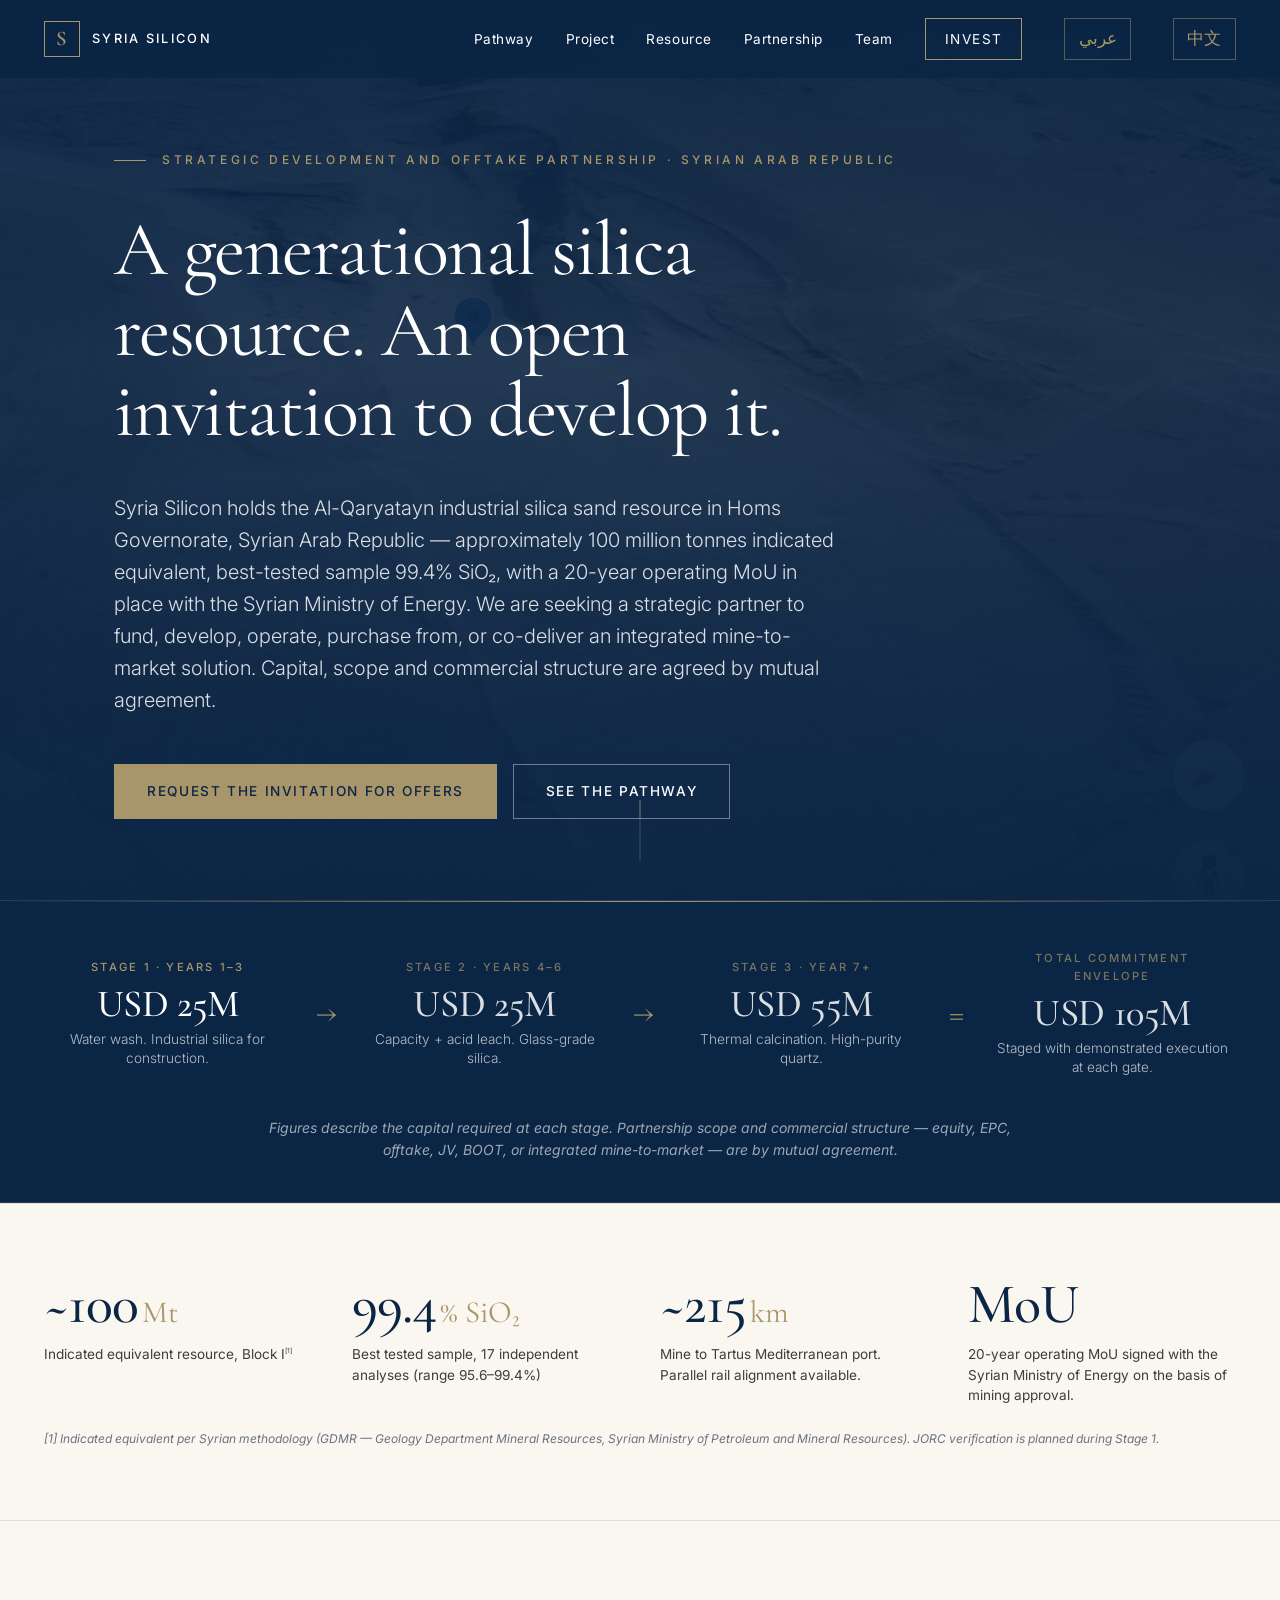
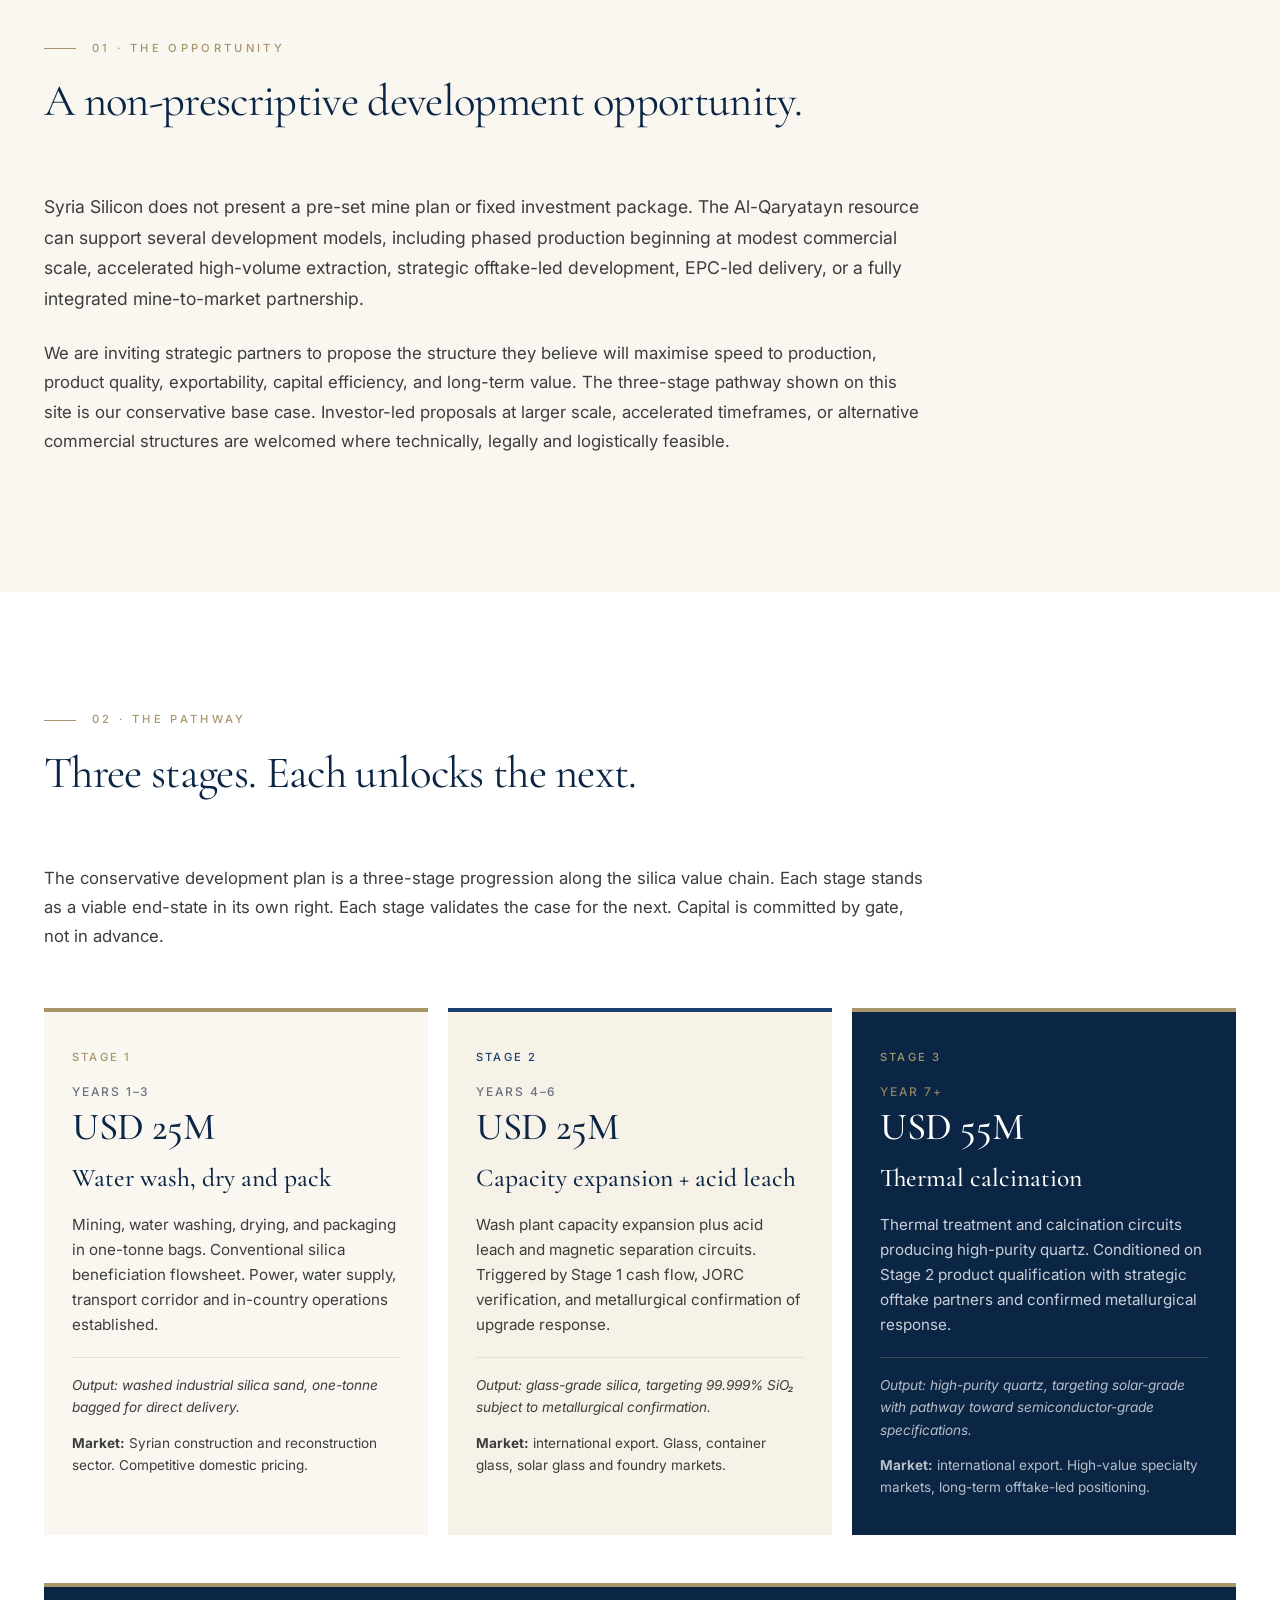
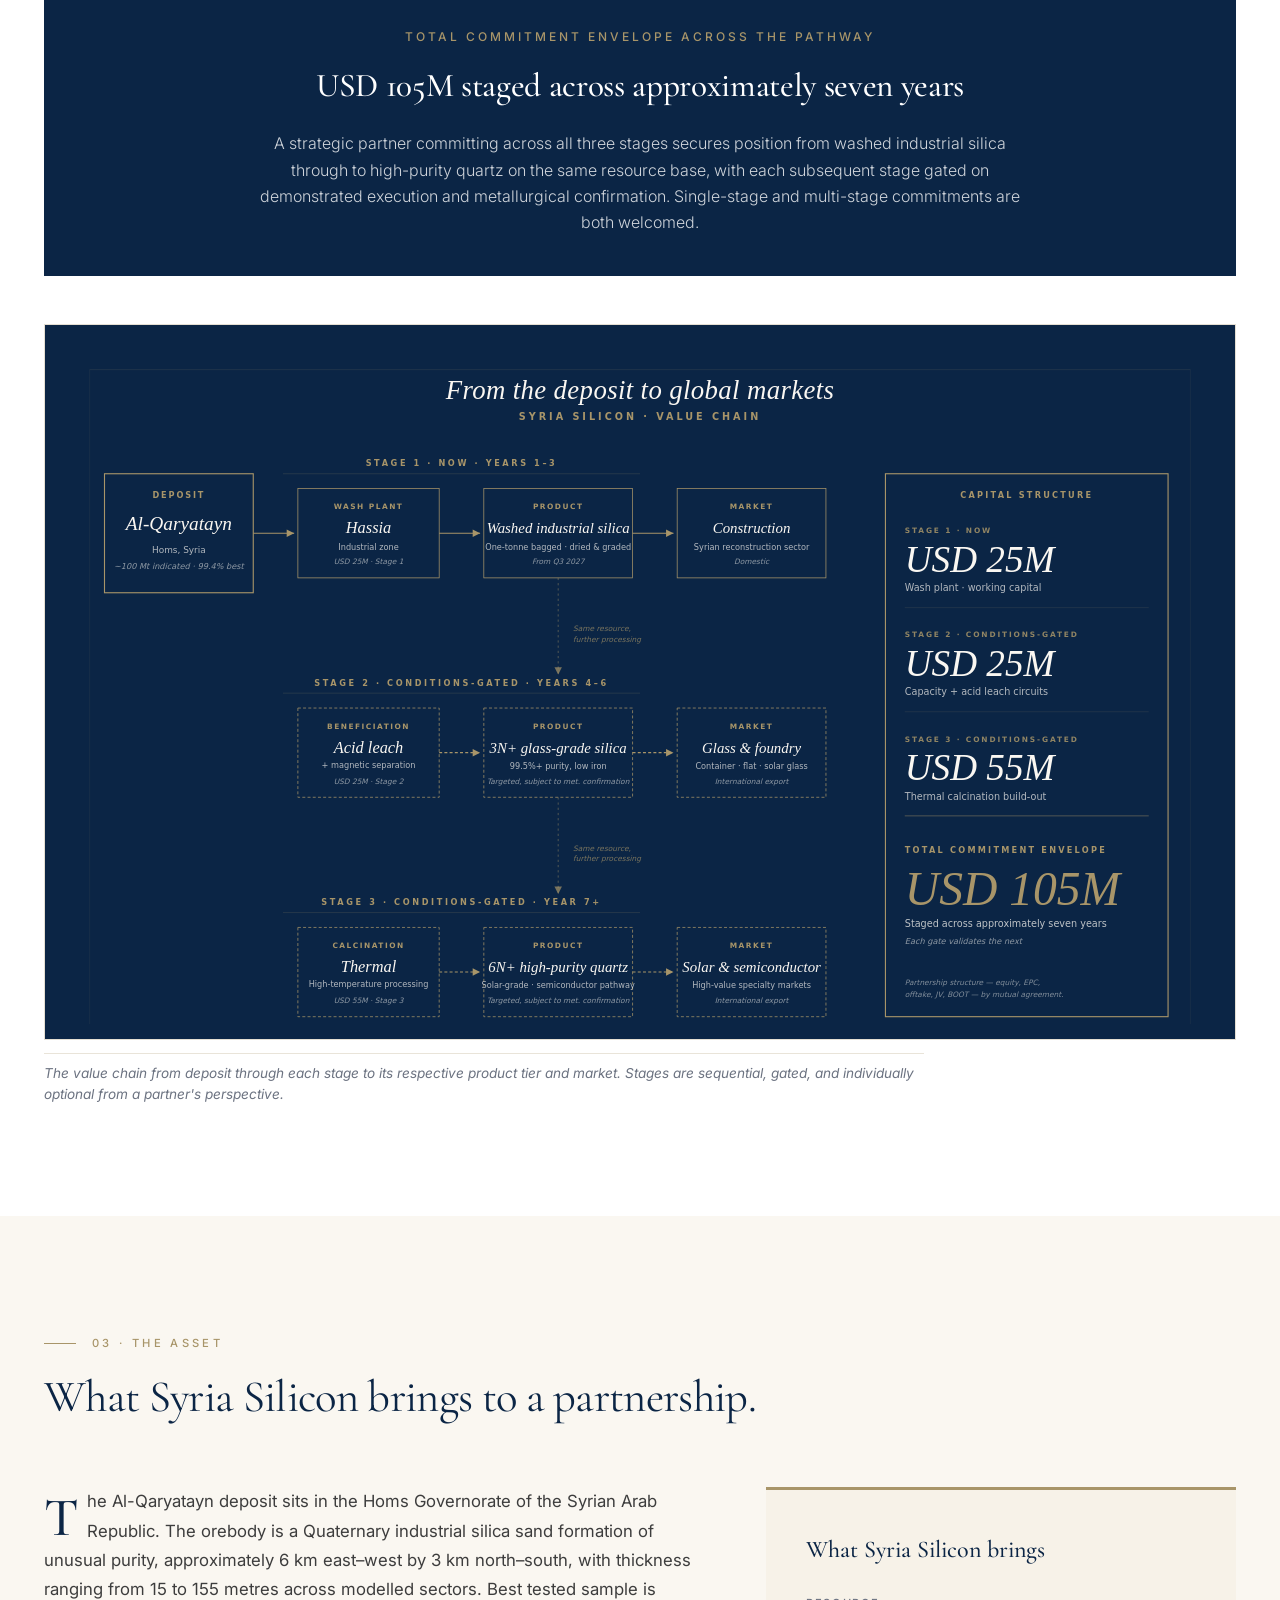
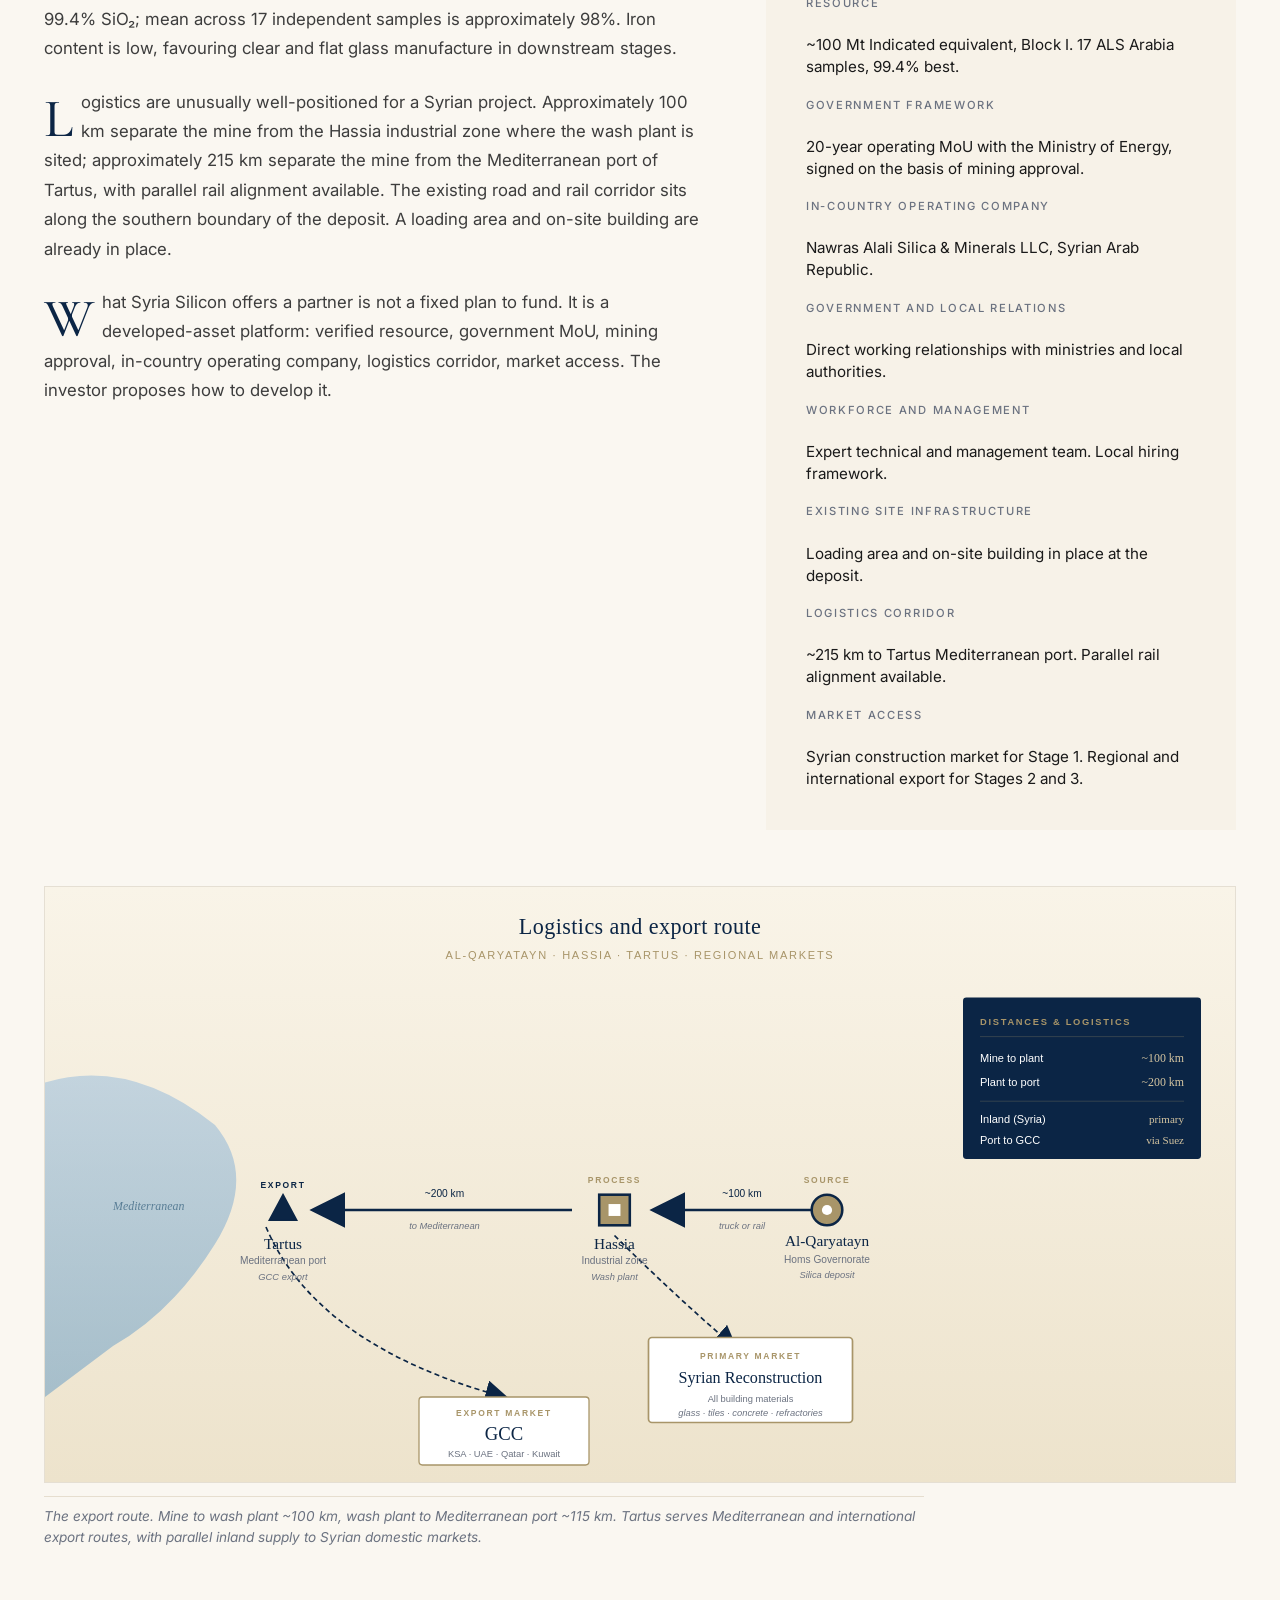
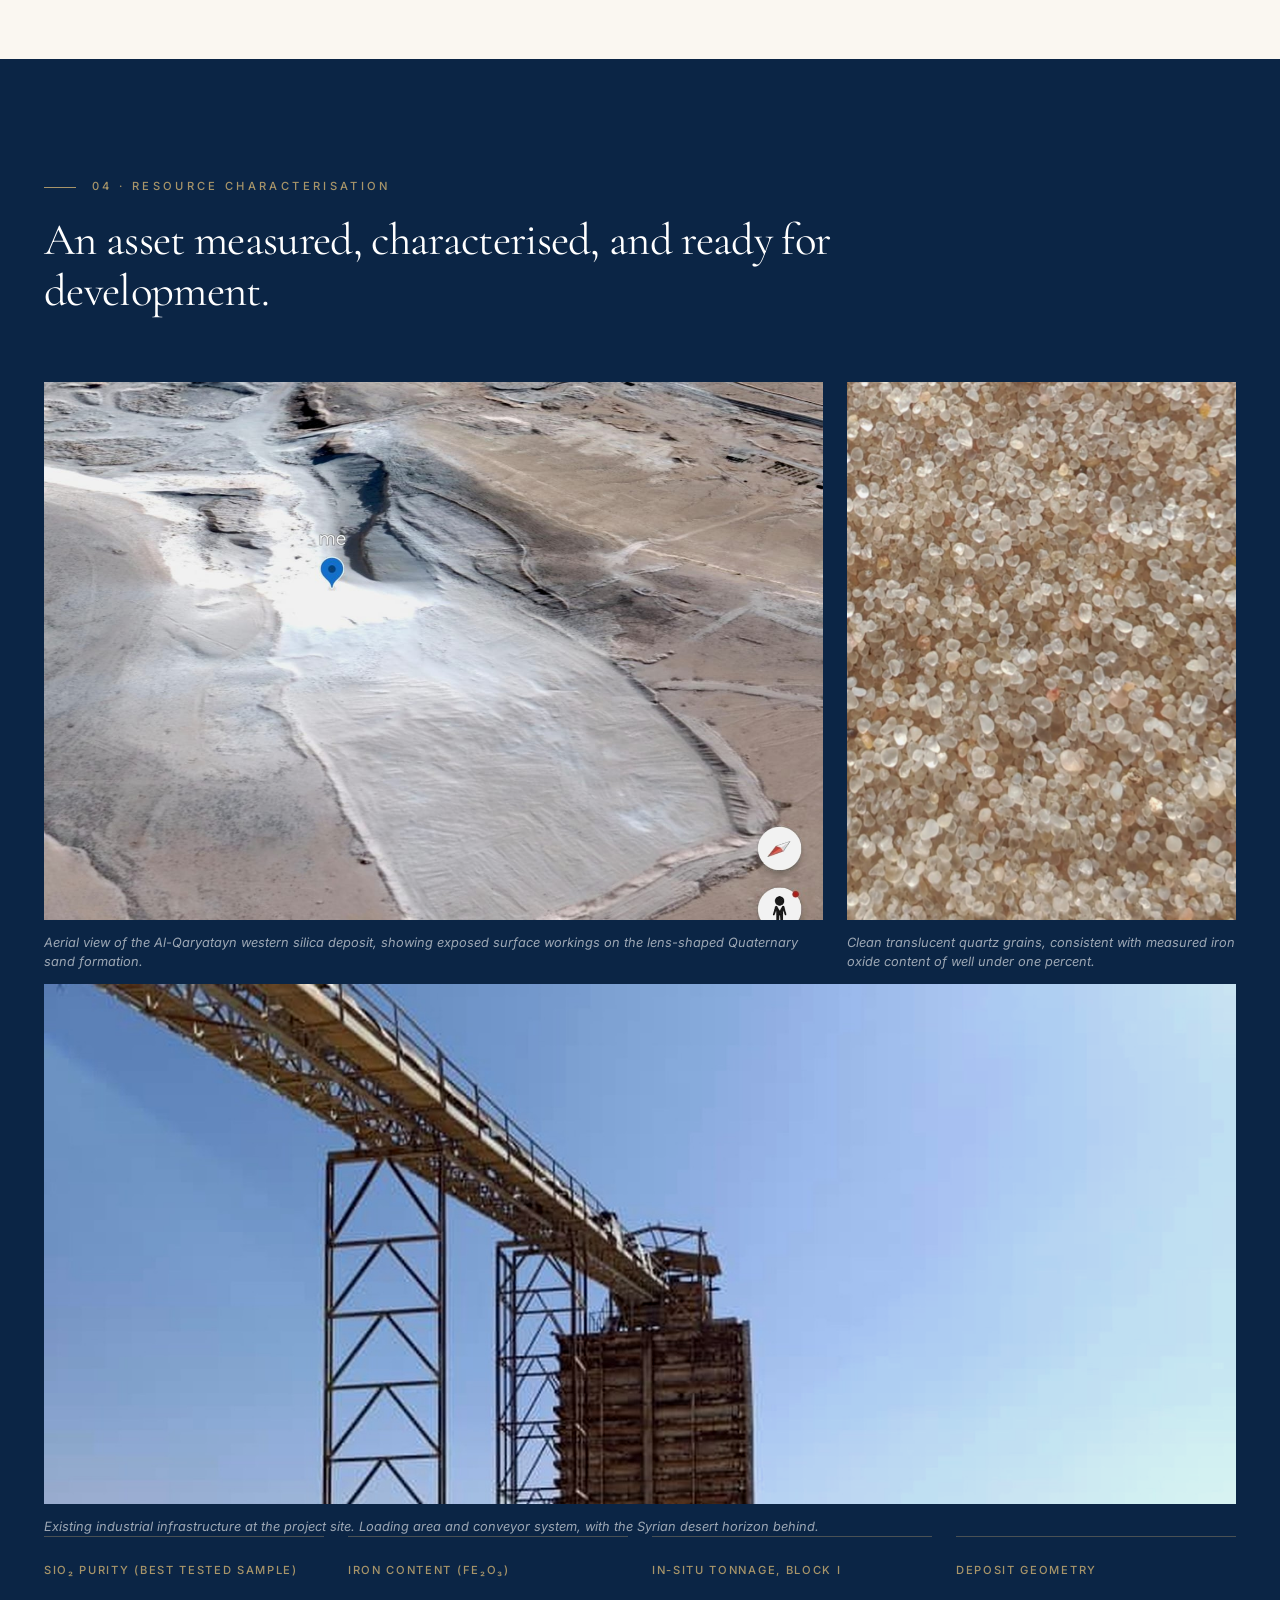
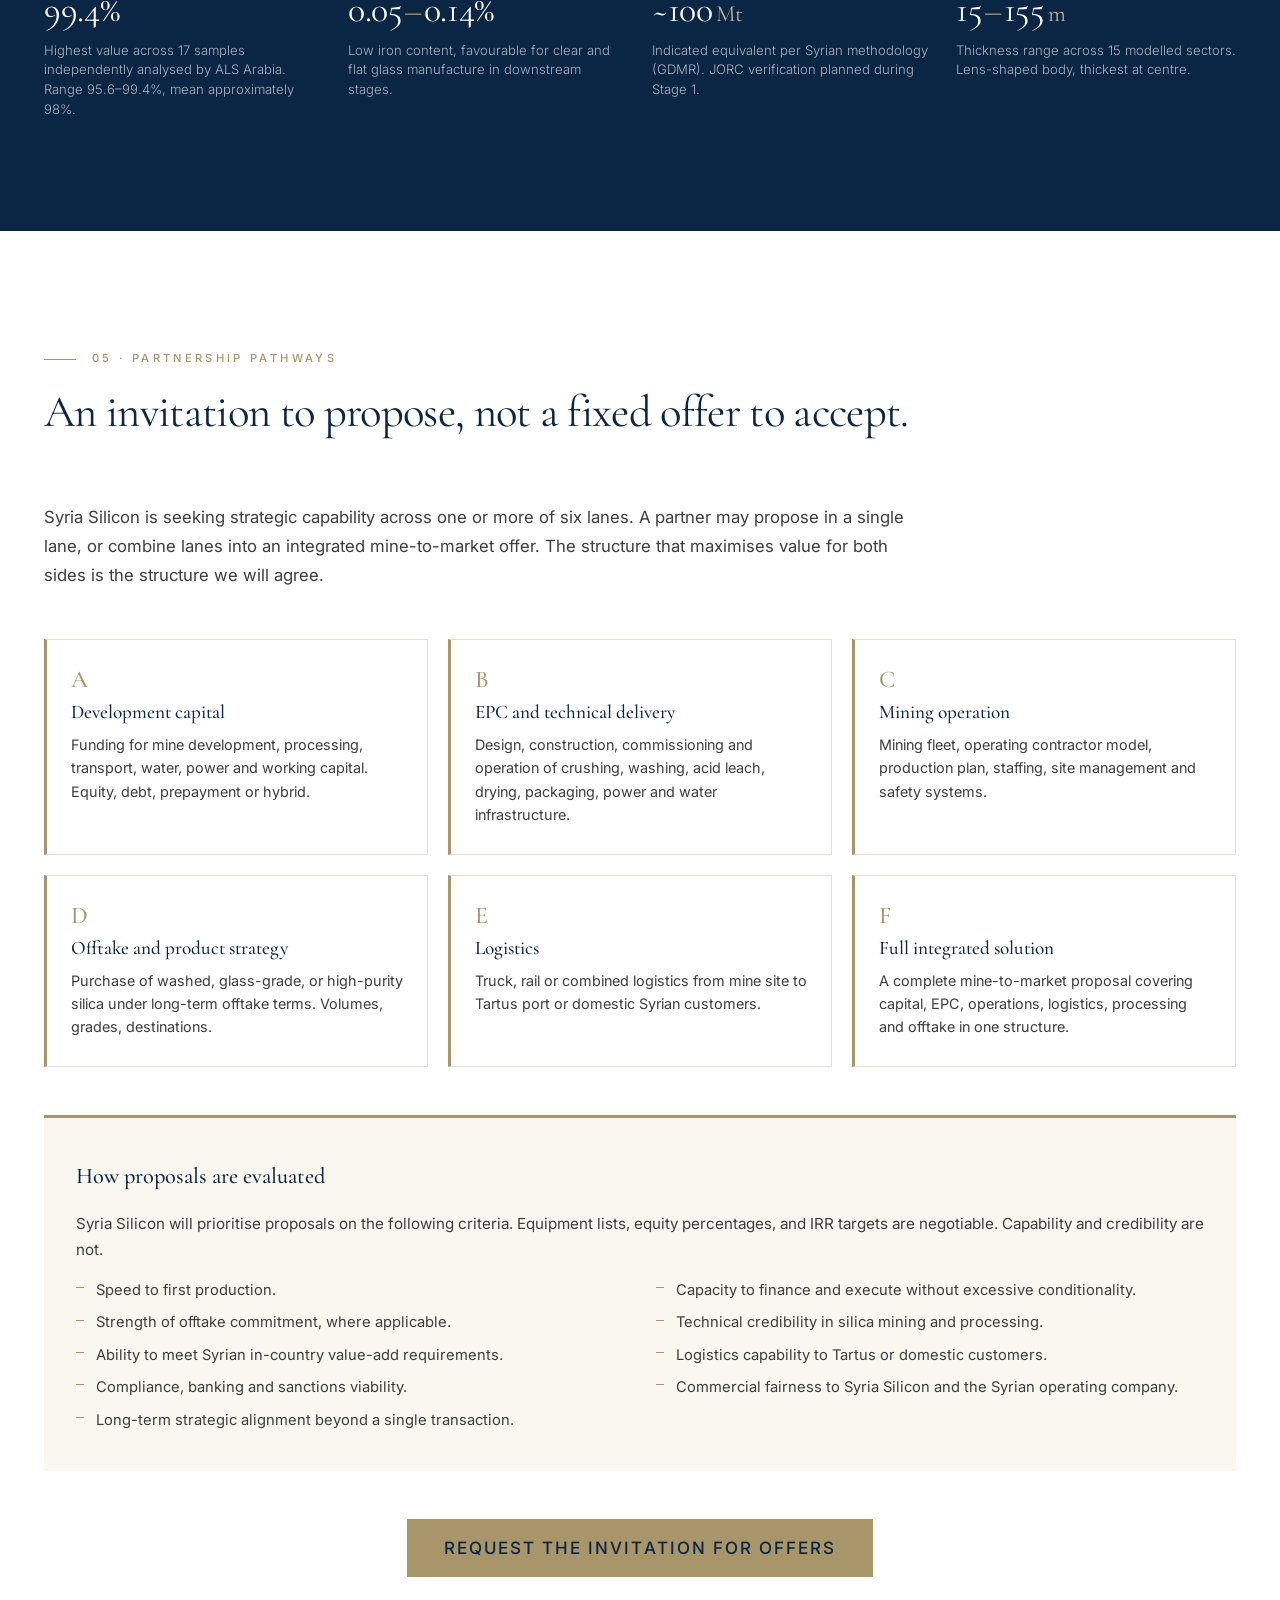
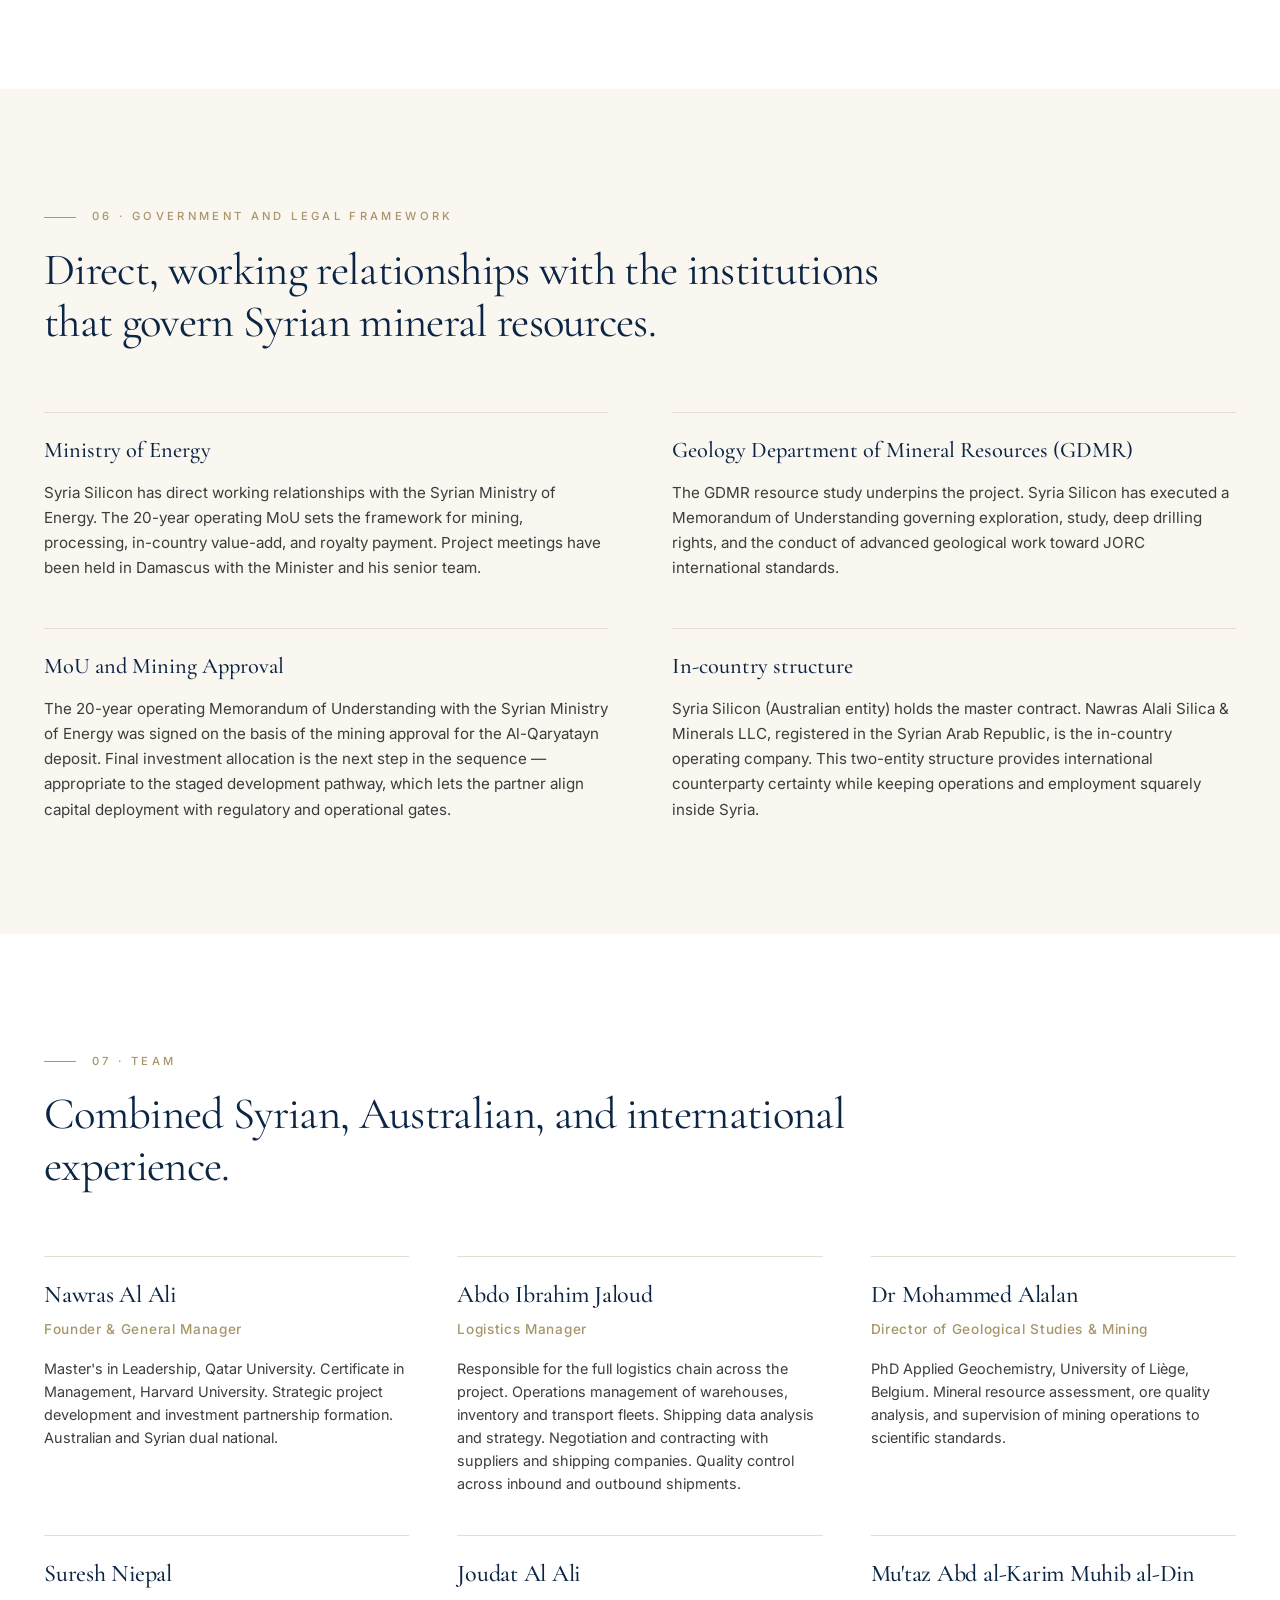
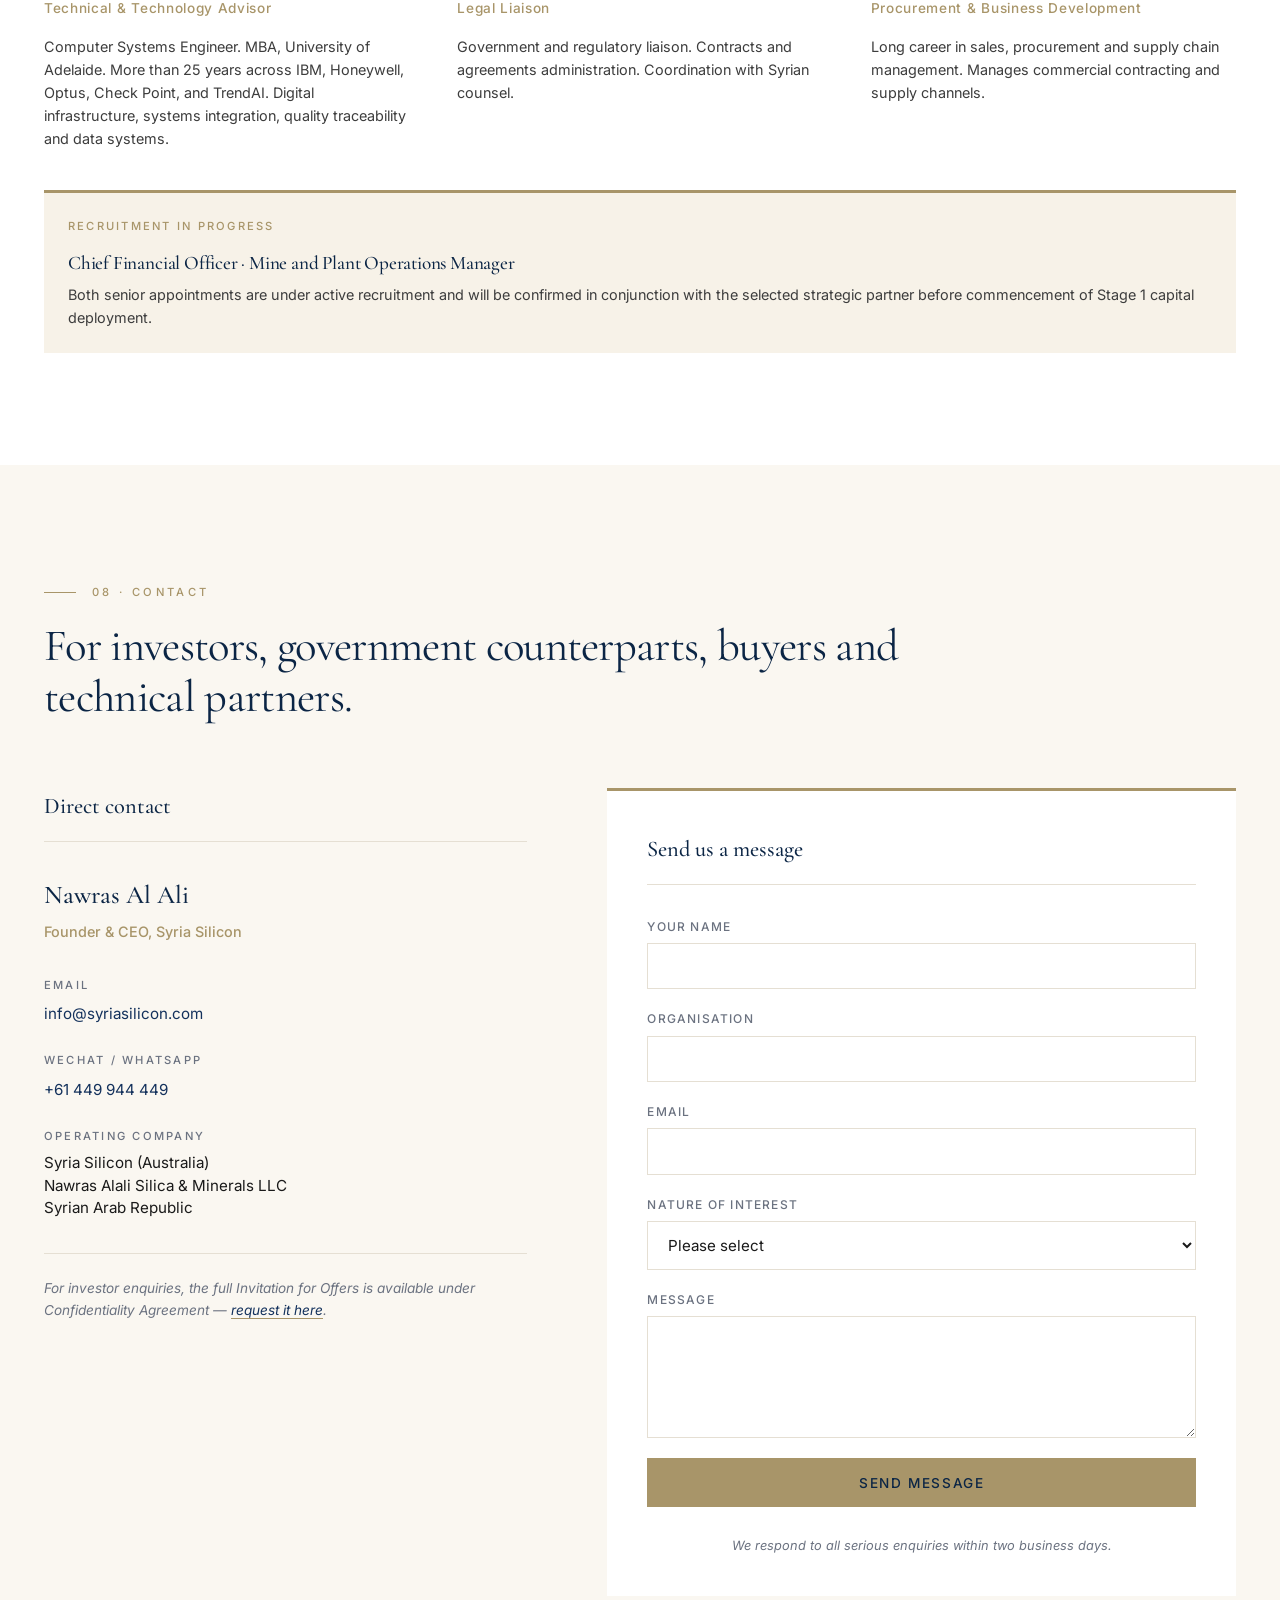
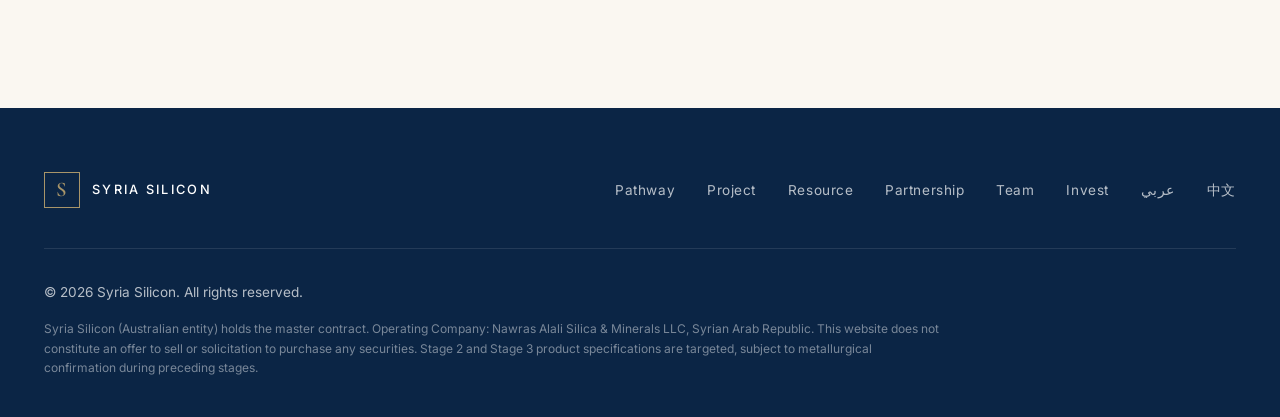
==== commit 70432878: "Add files via upload" ====
--- a/index.html
+++ b/index.html
@@ -155,7 +155,7 @@
       </div>
       <div class="fact">
         <div class="fact-figure">MoU</div>
-        <div class="fact-label">20-year operating term with the Syrian Ministry of Energy. Mining Approval issued.</div>
+        <div class="fact-label">20-year operating MoU signed with the Syrian Ministry of Energy on the basis of mining approval.</div>
       </div>
     </div>
     <p style="font-size: 0.75rem; color: var(--muted); margin-top: 1.5rem; font-style: italic; line-height: 1.5;">
@@ -209,7 +209,7 @@
         <p class="pathway-figure">USD 25M</p>
         <h3 class="pathway-title">Capacity expansion + acid leach</h3>
         <p class="pathway-body">Wash plant capacity expansion plus acid leach and magnetic separation circuits. Triggered by Stage 1 cash flow, JORC verification, and metallurgical confirmation of upgrade response.</p>
-        <p class="pathway-output">Output: 3N+ glass-grade silica, targeting 99.5%+ purity subject to metallurgical confirmation.</p>
+        <p class="pathway-output">Output: glass-grade silica, targeting 99.999% SiO₂ subject to metallurgical confirmation.</p>
         <p class="pathway-market"><strong>Market:</strong> international export. Glass, container glass, solar glass and foundry markets.</p>
       </div>
 
@@ -219,7 +219,7 @@
         <p class="pathway-figure">USD 55M</p>
         <h3 class="pathway-title">Thermal calcination</h3>
         <p class="pathway-body">Thermal treatment and calcination circuits producing high-purity quartz. Conditioned on Stage 2 product qualification with strategic offtake partners and confirmed metallurgical response.</p>
-        <p class="pathway-output">Output: 6N+ high-purity quartz, targeting solar-grade with pathway toward semiconductor-grade specifications.</p>
+        <p class="pathway-output">Output: high-purity quartz, targeting solar-grade with pathway toward semiconductor-grade specifications.</p>
         <p class="pathway-market"><strong>Market:</strong> international export. High-value specialty markets, long-term offtake-led positioning.</p>
       </div>
     </div>
@@ -257,7 +257,7 @@
           <h3 class="aside-title">What Syria Silicon brings</h3>
           <dl class="aside-list">
             <dt>Resource</dt><dd>~100 Mt Indicated equivalent, Block I. 17 ALS Arabia samples, 99.4% best.</dd>
-            <dt>Government framework</dt><dd>20-year operating MoU with the Ministry of Energy. Mining Approval issued.</dd>
+            <dt>Government framework</dt><dd>20-year operating MoU with the Ministry of Energy, signed on the basis of mining approval.</dd>
             <dt>In-country operating company</dt><dd>Nawras Alali Silica &amp; Minerals LLC, Syrian Arab Republic.</dd>
             <dt>Government and local relations</dt><dd>Direct working relationships with ministries and local authorities.</dd>
             <dt>Workforce and management</dt><dd>Expert technical and management team. Local hiring framework.</dd>
@@ -409,8 +409,8 @@
       </div>
 
       <div class="partnership">
-        <h3 class="partnership-title">Mining Approval</h3>
-        <p>The Mining Approval for the Al-Qaryatayn deposit has been issued. Final allocation is contingent on investment confirmation — a sequence appropriate to the staged development pathway, which lets the partner align capital deployment with regulatory and operational gates.</p>
+        <h3 class="partnership-title">MoU and Mining Approval</h3>
+        <p>The 20-year operating Memorandum of Understanding with the Syrian Ministry of Energy was signed on the basis of the mining approval for the Al-Qaryatayn deposit. Final investment allocation is the next step in the sequence — appropriate to the staged development pathway, which lets the partner align capital deployment with regulatory and operational gates.</p>
       </div>
 
       <div class="partnership">
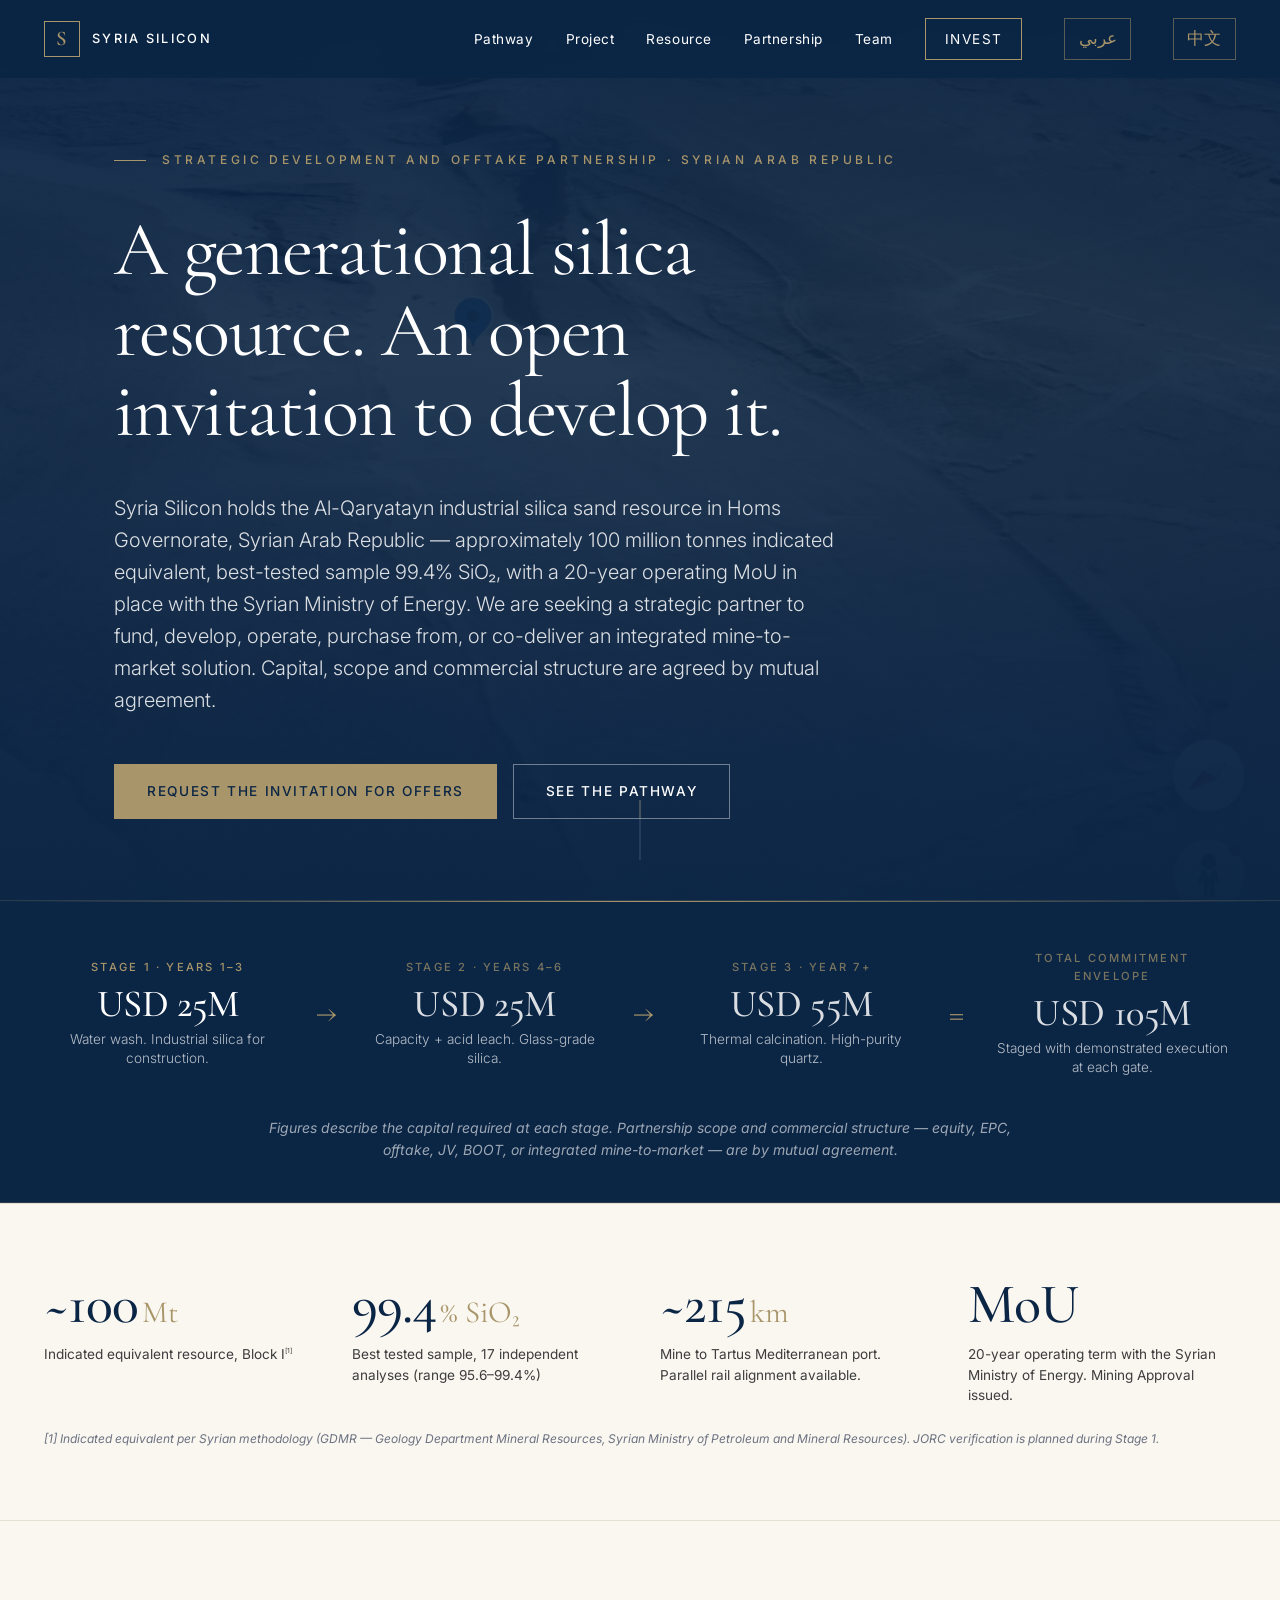
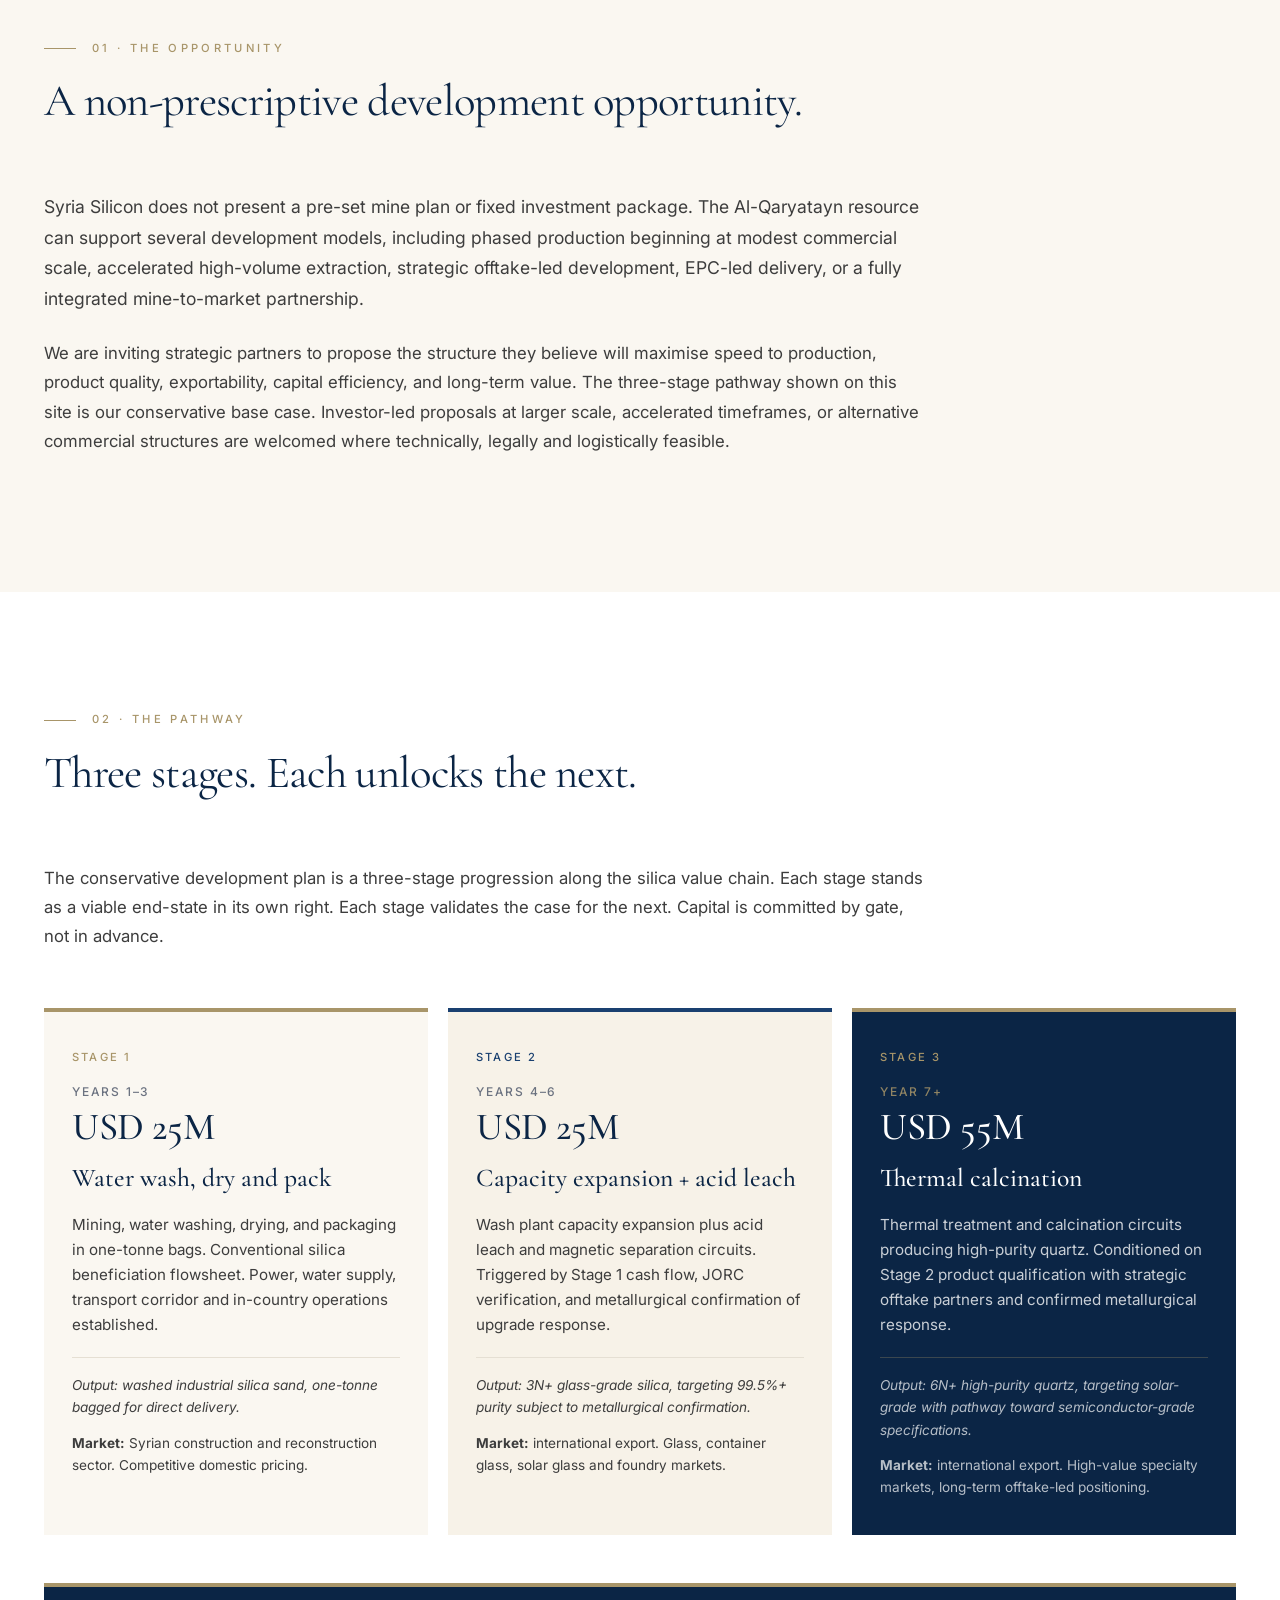
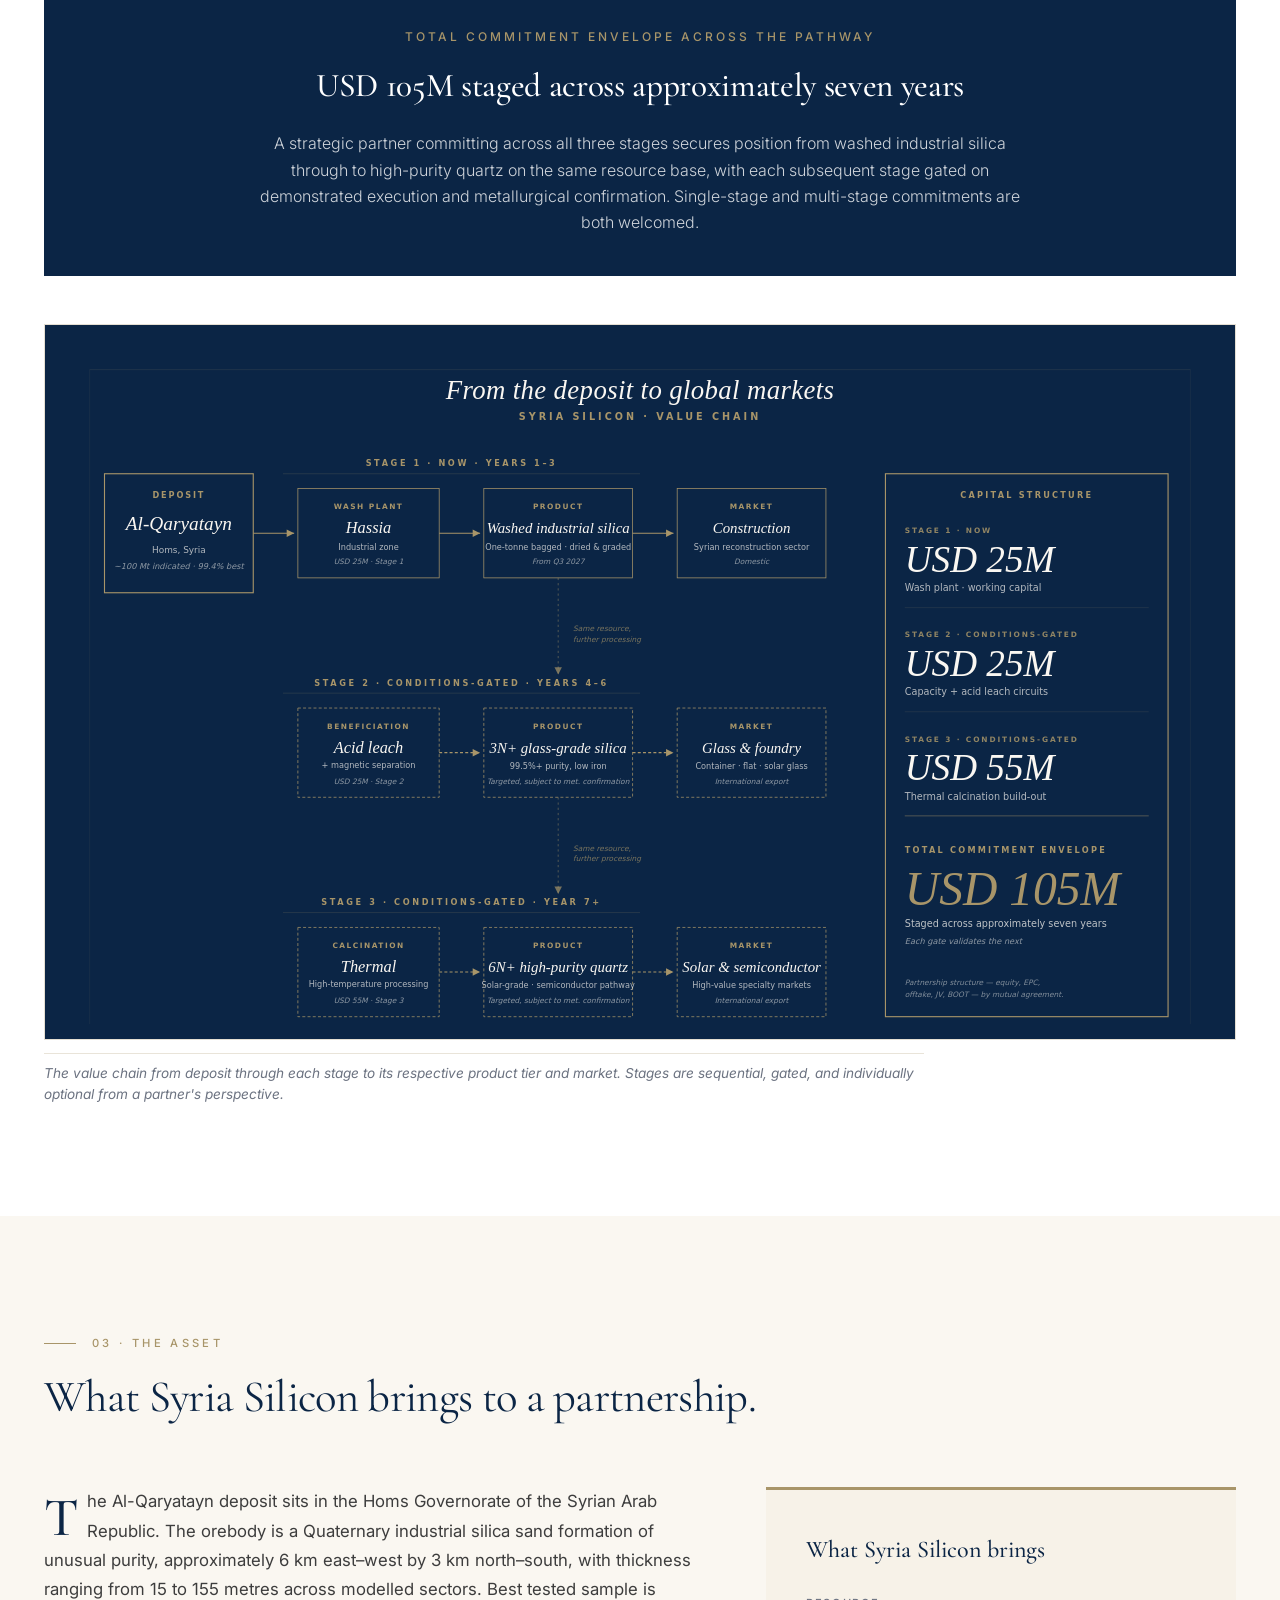
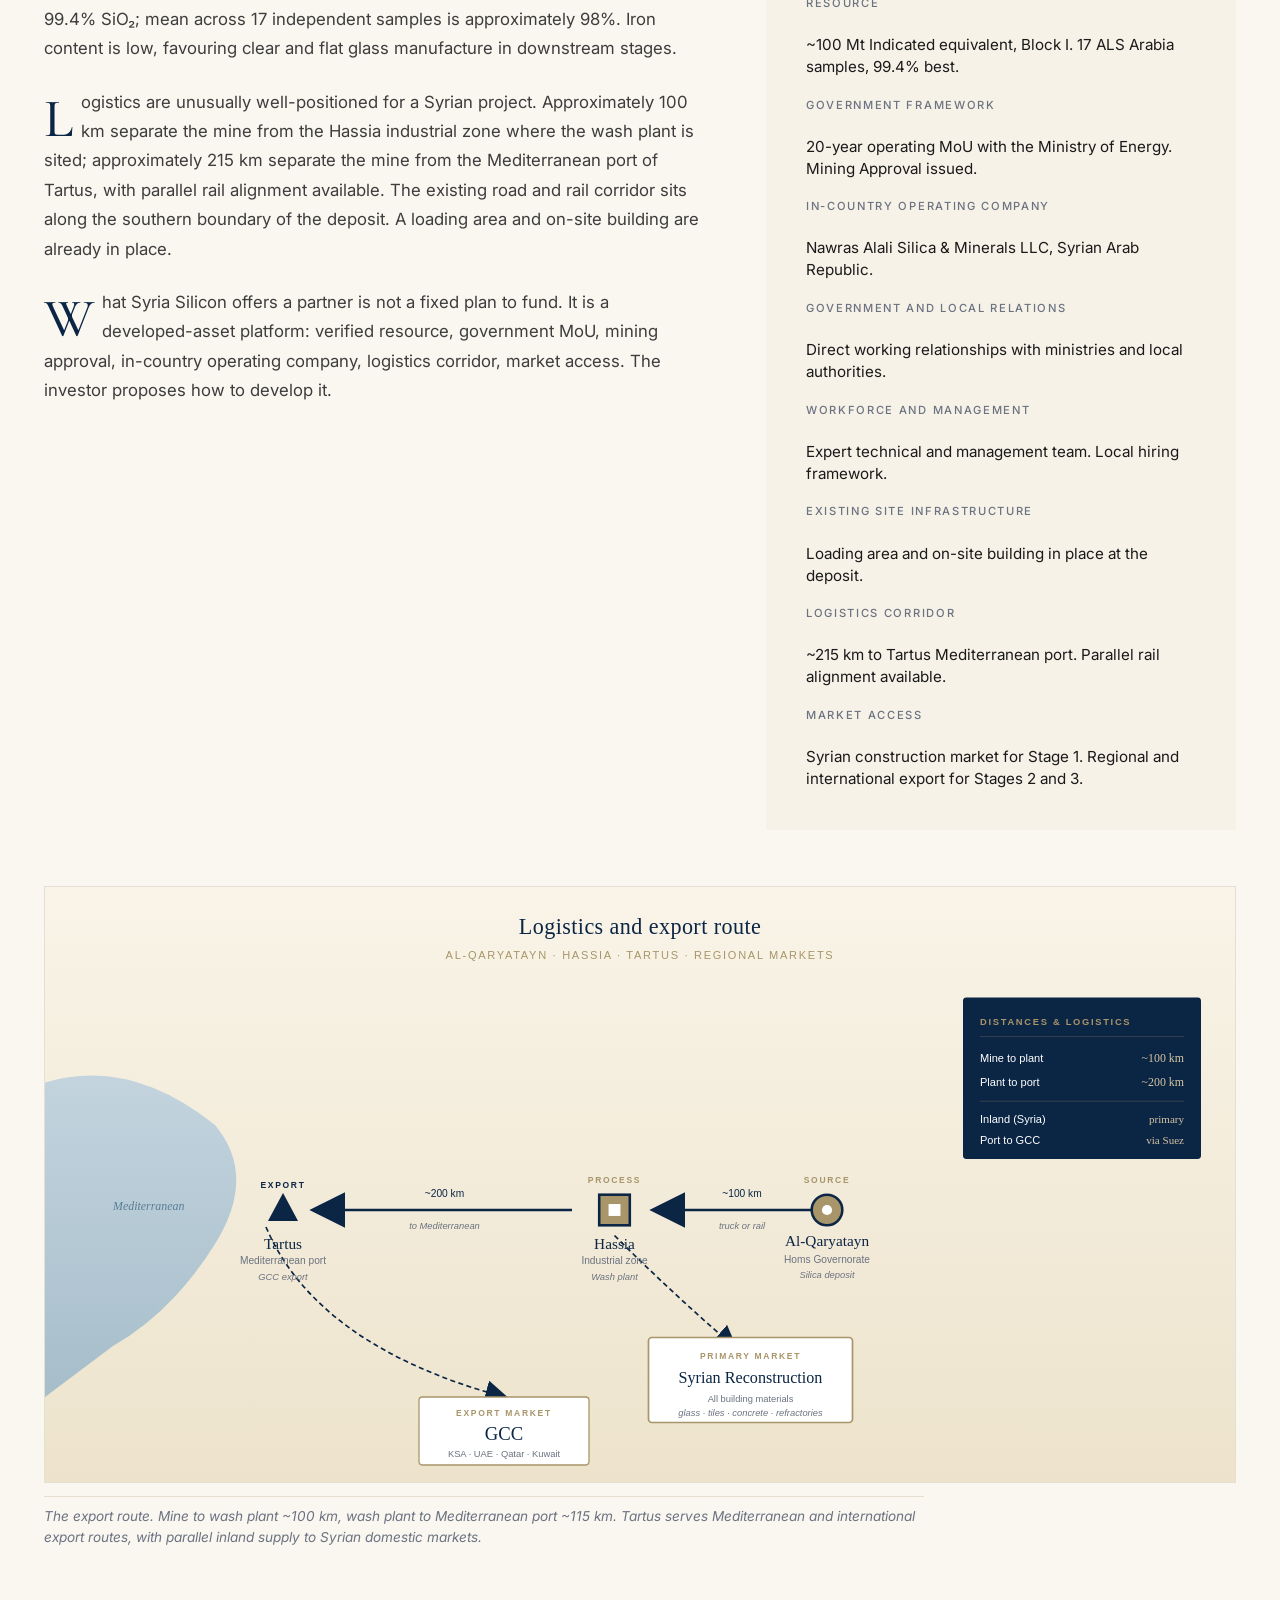
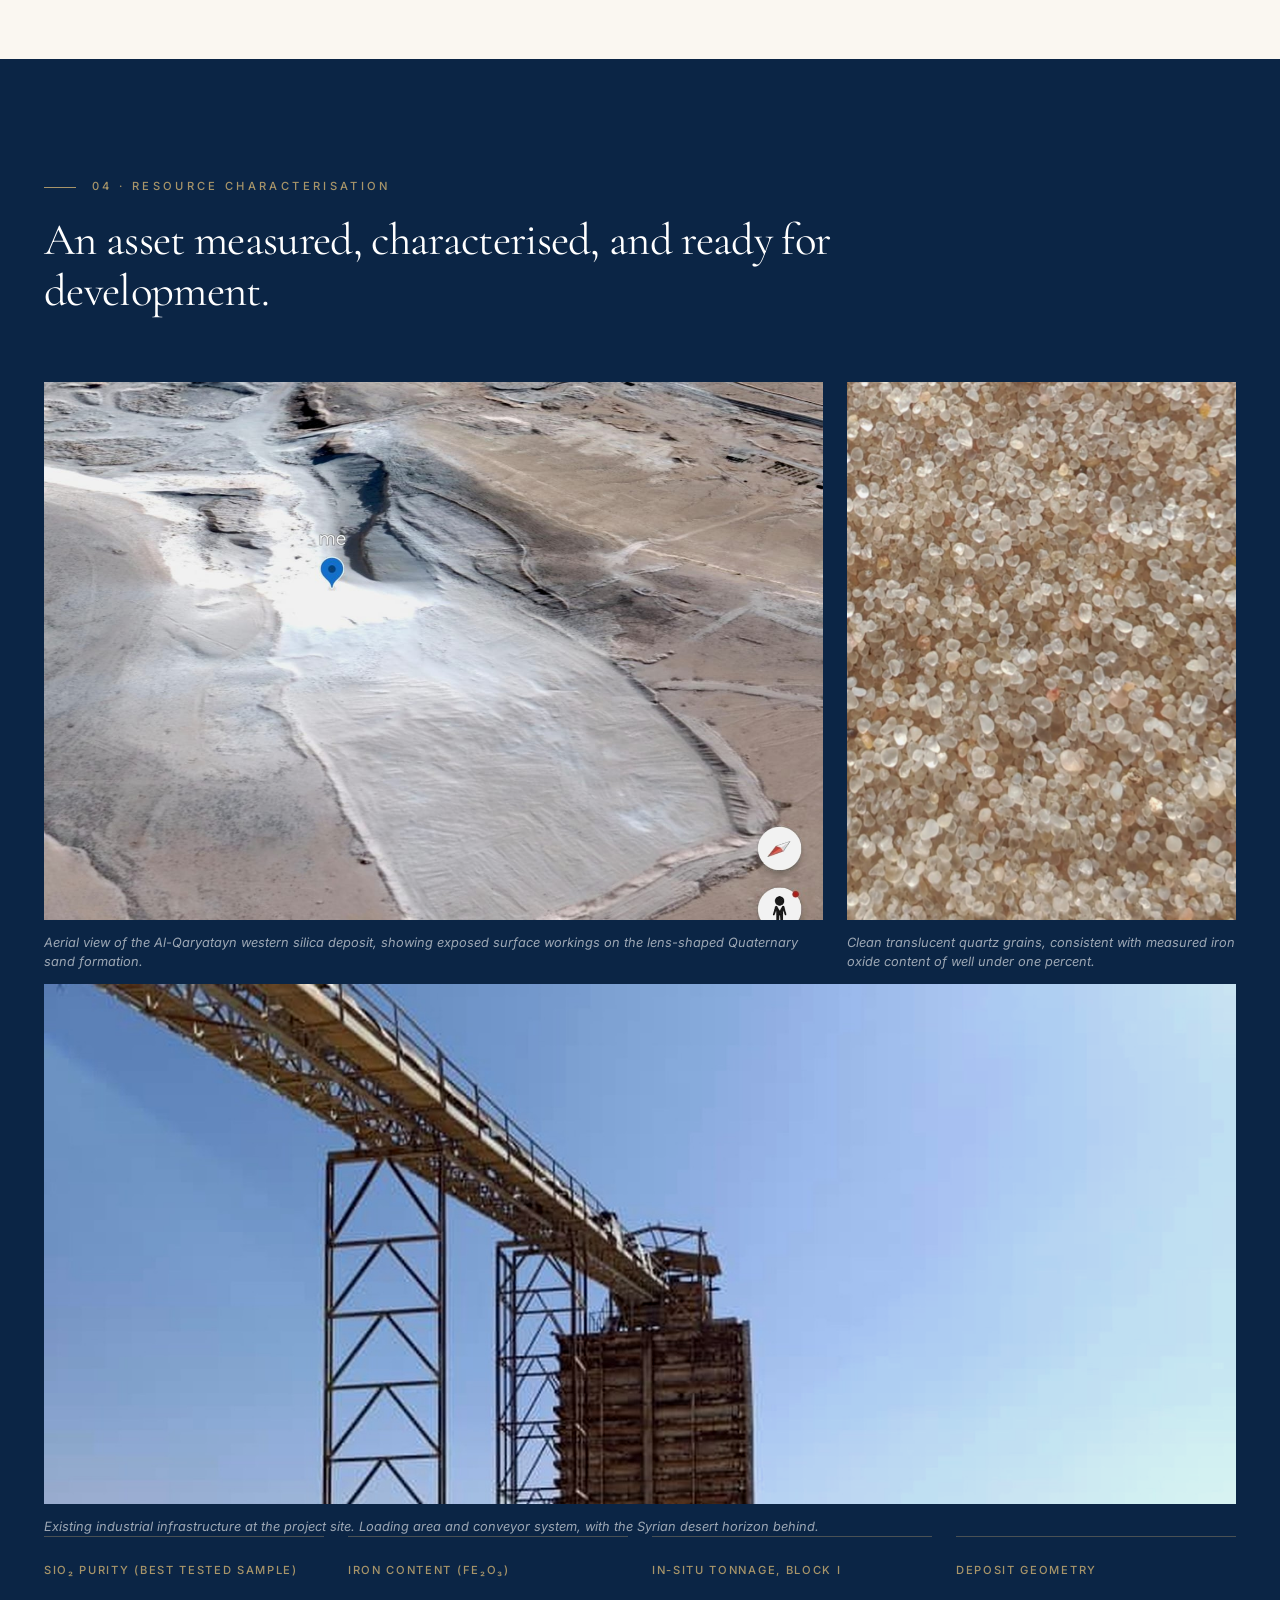
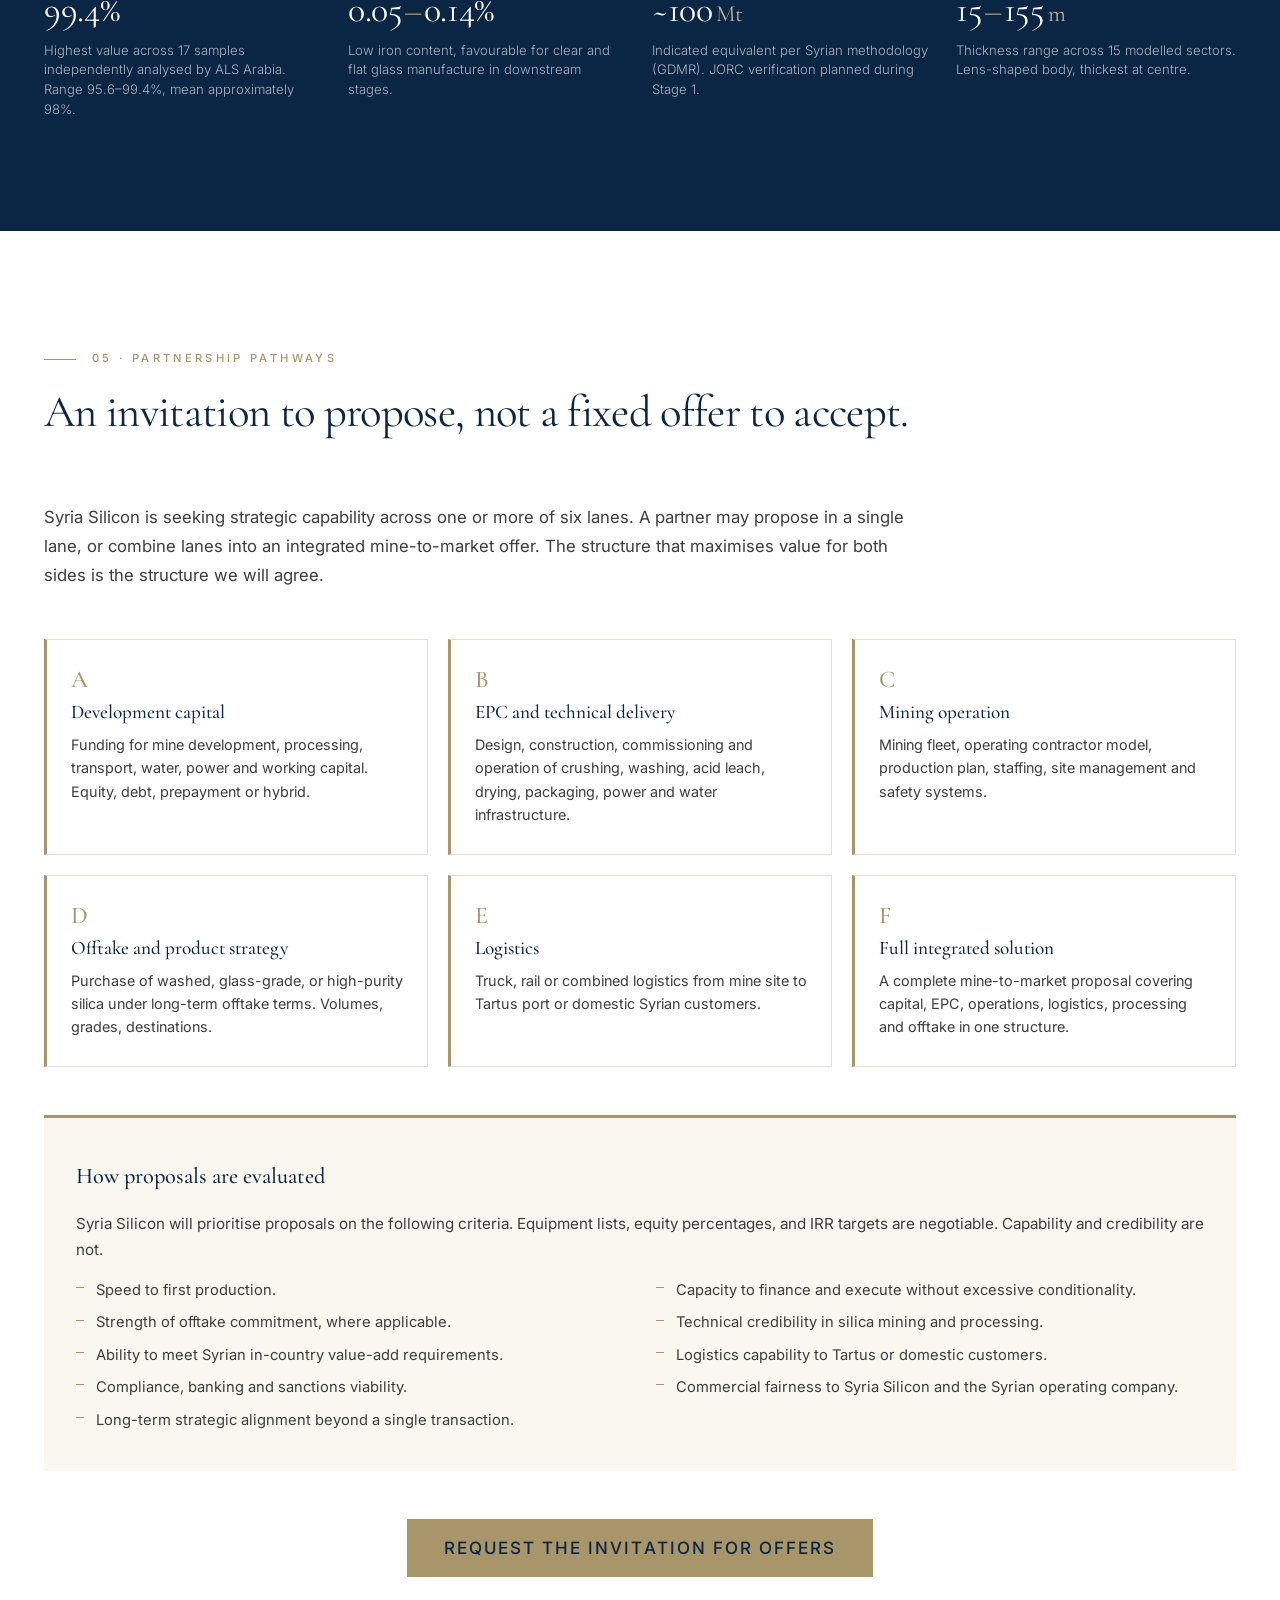
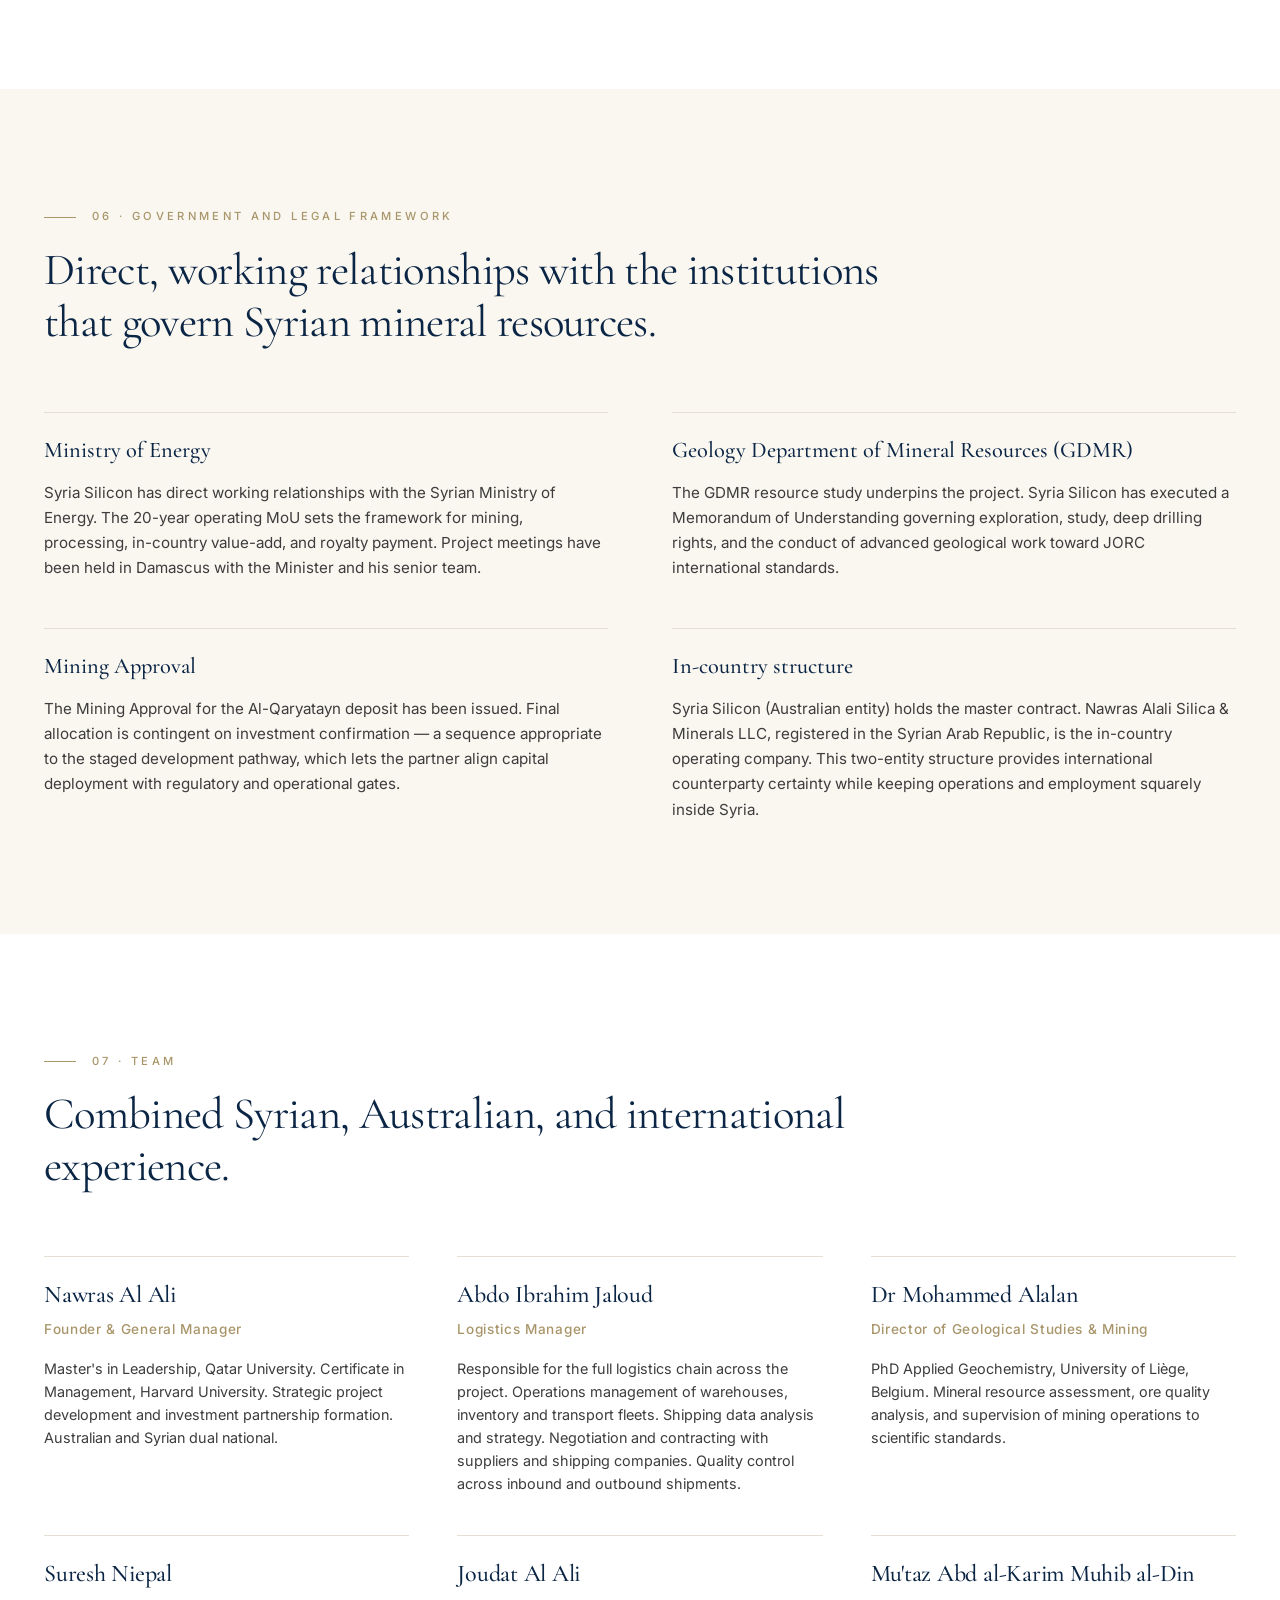
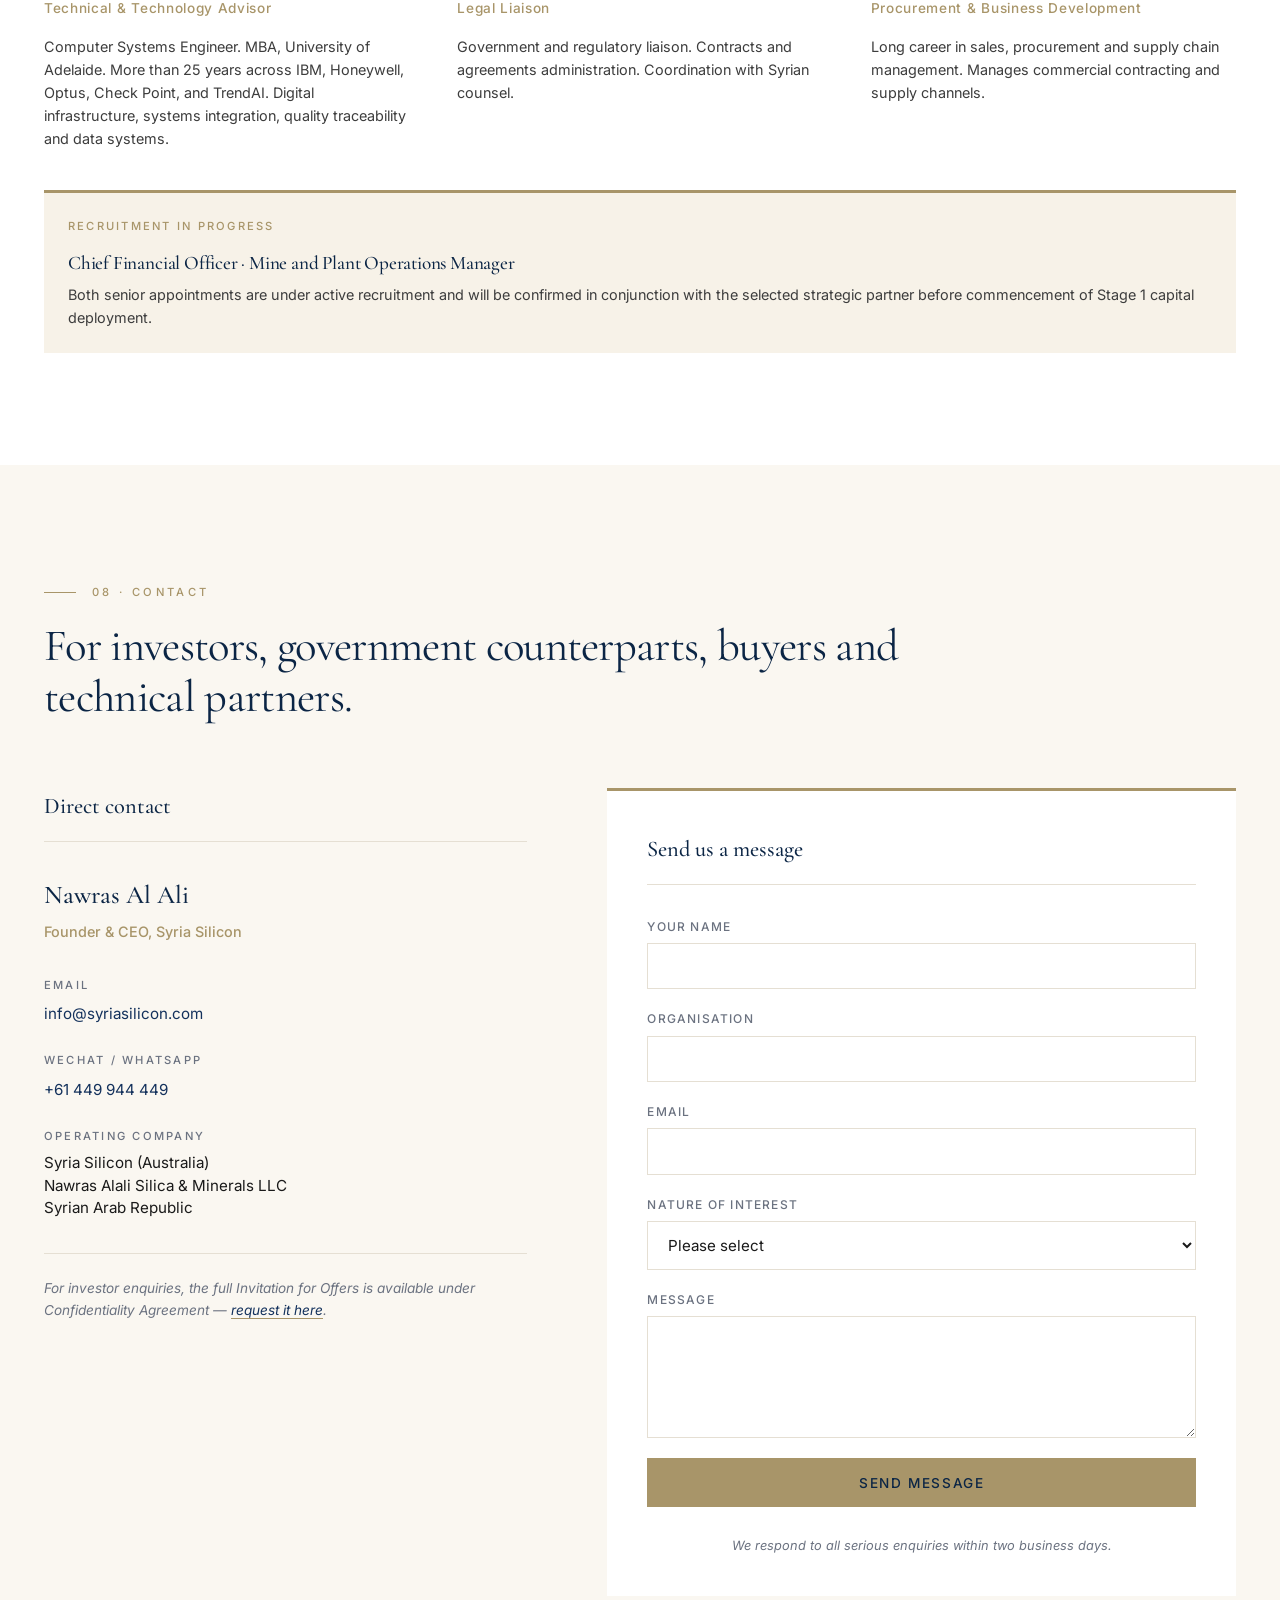
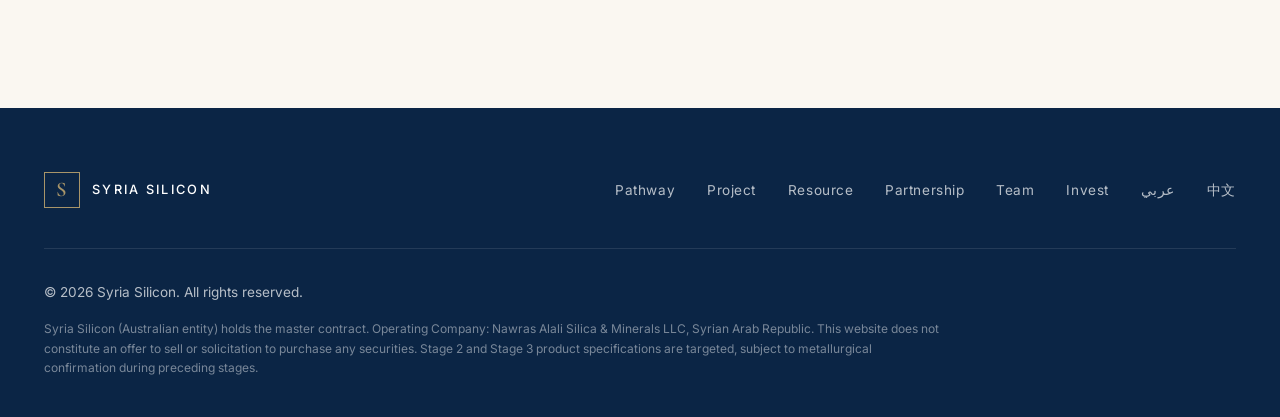
==== commit 142a0a85: "Update index.html" ====
--- a/index.html
+++ b/index.html
@@ -155,7 +155,7 @@
       </div>
       <div class="fact">
         <div class="fact-figure">MoU</div>
-        <div class="fact-label">20-year operating MoU signed with the Syrian Ministry of Energy on the basis of mining approval.</div>
+        <div class="fact-label">20-year operating term with the Syrian Ministry of Energy. Mining Approval issued.</div>
       </div>
     </div>
     <p style="font-size: 0.75rem; color: var(--muted); margin-top: 1.5rem; font-style: italic; line-height: 1.5;">
@@ -209,7 +209,7 @@
         <p class="pathway-figure">USD 25M</p>
         <h3 class="pathway-title">Capacity expansion + acid leach</h3>
         <p class="pathway-body">Wash plant capacity expansion plus acid leach and magnetic separation circuits. Triggered by Stage 1 cash flow, JORC verification, and metallurgical confirmation of upgrade response.</p>
-        <p class="pathway-output">Output: glass-grade silica, targeting 99.999% SiO₂ subject to metallurgical confirmation.</p>
+        <p class="pathway-output">Output: 3N+ glass-grade silica, targeting 99.5%+ purity subject to metallurgical confirmation.</p>
         <p class="pathway-market"><strong>Market:</strong> international export. Glass, container glass, solar glass and foundry markets.</p>
       </div>
 
@@ -219,7 +219,7 @@
         <p class="pathway-figure">USD 55M</p>
         <h3 class="pathway-title">Thermal calcination</h3>
         <p class="pathway-body">Thermal treatment and calcination circuits producing high-purity quartz. Conditioned on Stage 2 product qualification with strategic offtake partners and confirmed metallurgical response.</p>
-        <p class="pathway-output">Output: high-purity quartz, targeting solar-grade with pathway toward semiconductor-grade specifications.</p>
+        <p class="pathway-output">Output: 6N+ high-purity quartz, targeting solar-grade with pathway toward semiconductor-grade specifications.</p>
         <p class="pathway-market"><strong>Market:</strong> international export. High-value specialty markets, long-term offtake-led positioning.</p>
       </div>
     </div>
@@ -257,7 +257,7 @@
           <h3 class="aside-title">What Syria Silicon brings</h3>
           <dl class="aside-list">
             <dt>Resource</dt><dd>~100 Mt Indicated equivalent, Block I. 17 ALS Arabia samples, 99.4% best.</dd>
-            <dt>Government framework</dt><dd>20-year operating MoU with the Ministry of Energy, signed on the basis of mining approval.</dd>
+            <dt>Government framework</dt><dd>20-year operating MoU with the Ministry of Energy. Mining Approval issued.</dd>
             <dt>In-country operating company</dt><dd>Nawras Alali Silica &amp; Minerals LLC, Syrian Arab Republic.</dd>
             <dt>Government and local relations</dt><dd>Direct working relationships with ministries and local authorities.</dd>
             <dt>Workforce and management</dt><dd>Expert technical and management team. Local hiring framework.</dd>
@@ -409,8 +409,8 @@
       </div>
 
       <div class="partnership">
-        <h3 class="partnership-title">MoU and Mining Approval</h3>
-        <p>The 20-year operating Memorandum of Understanding with the Syrian Ministry of Energy was signed on the basis of the mining approval for the Al-Qaryatayn deposit. Final investment allocation is the next step in the sequence — appropriate to the staged development pathway, which lets the partner align capital deployment with regulatory and operational gates.</p>
+        <h3 class="partnership-title">Mining Approval</h3>
+        <p>The Mining Approval for the Al-Qaryatayn deposit has been issued. Final allocation is contingent on investment confirmation — a sequence appropriate to the staged development pathway, which lets the partner align capital deployment with regulatory and operational gates.</p>
       </div>
 
       <div class="partnership">
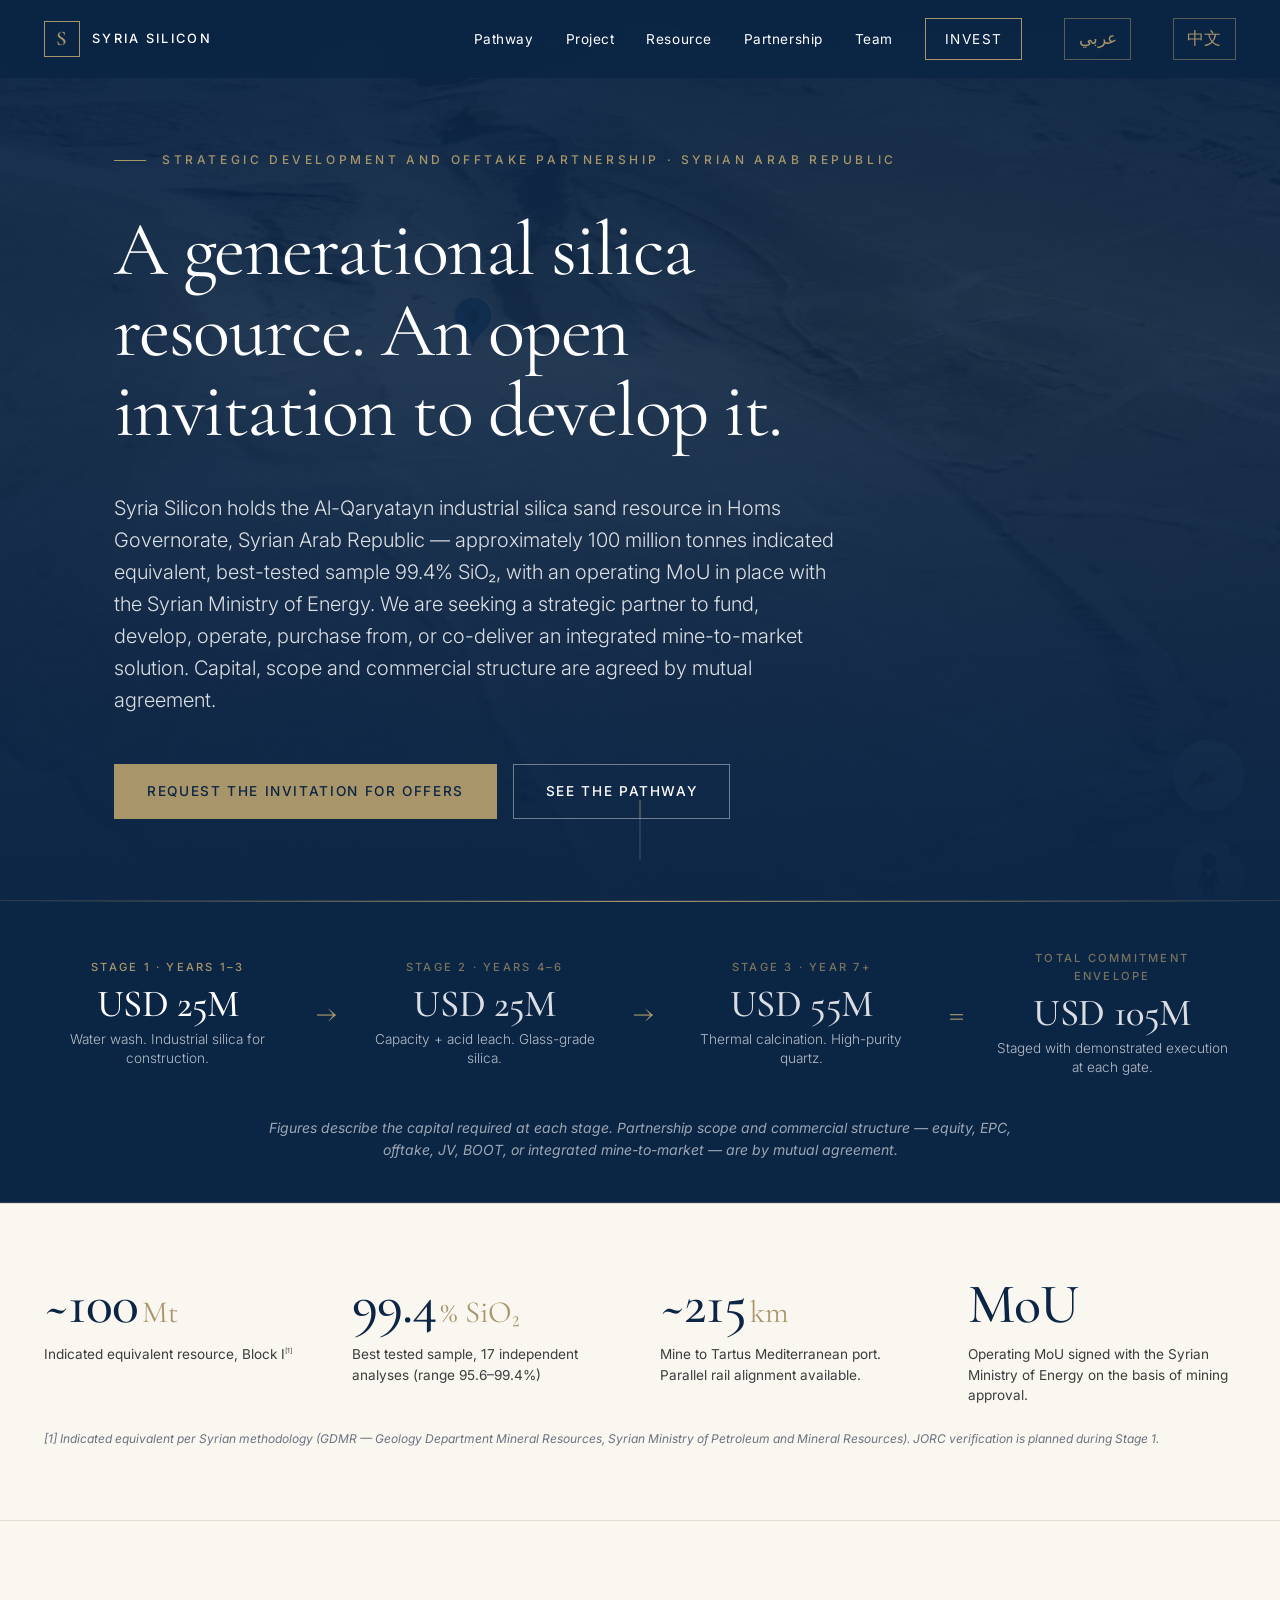
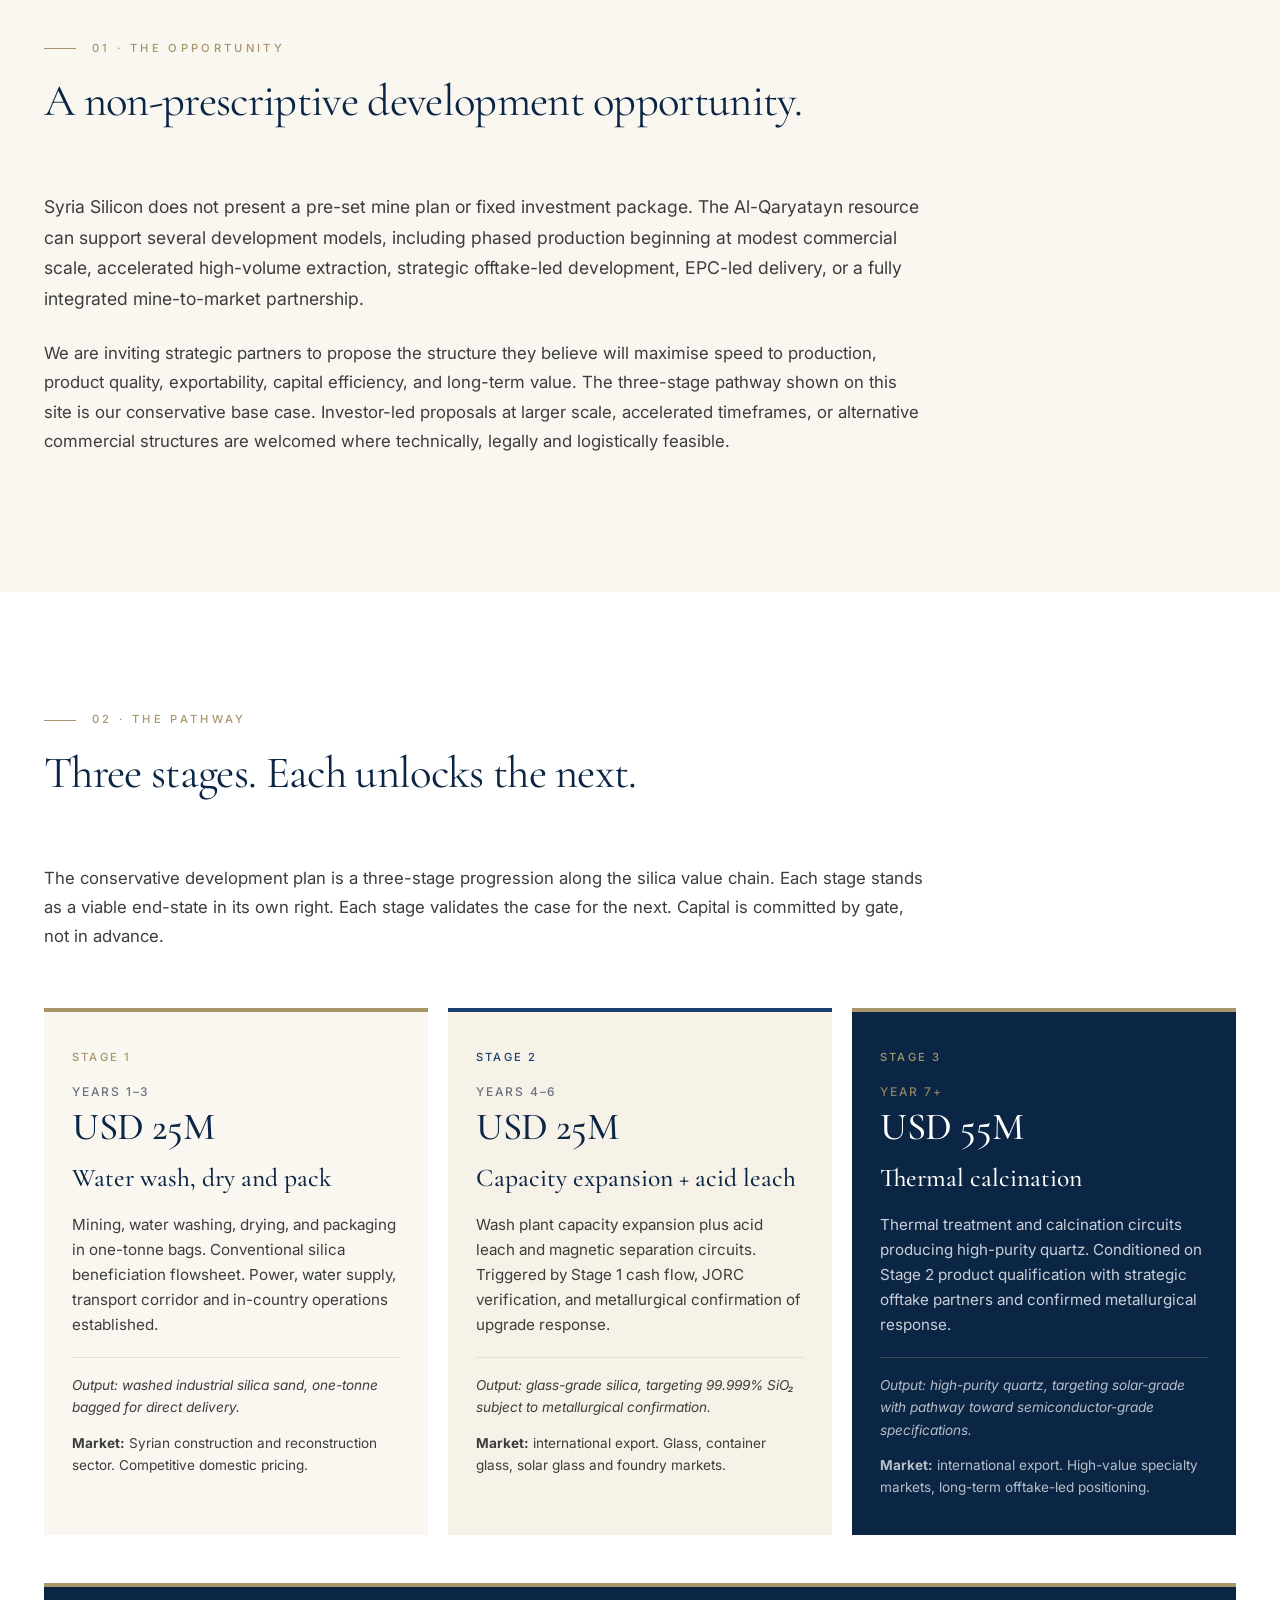
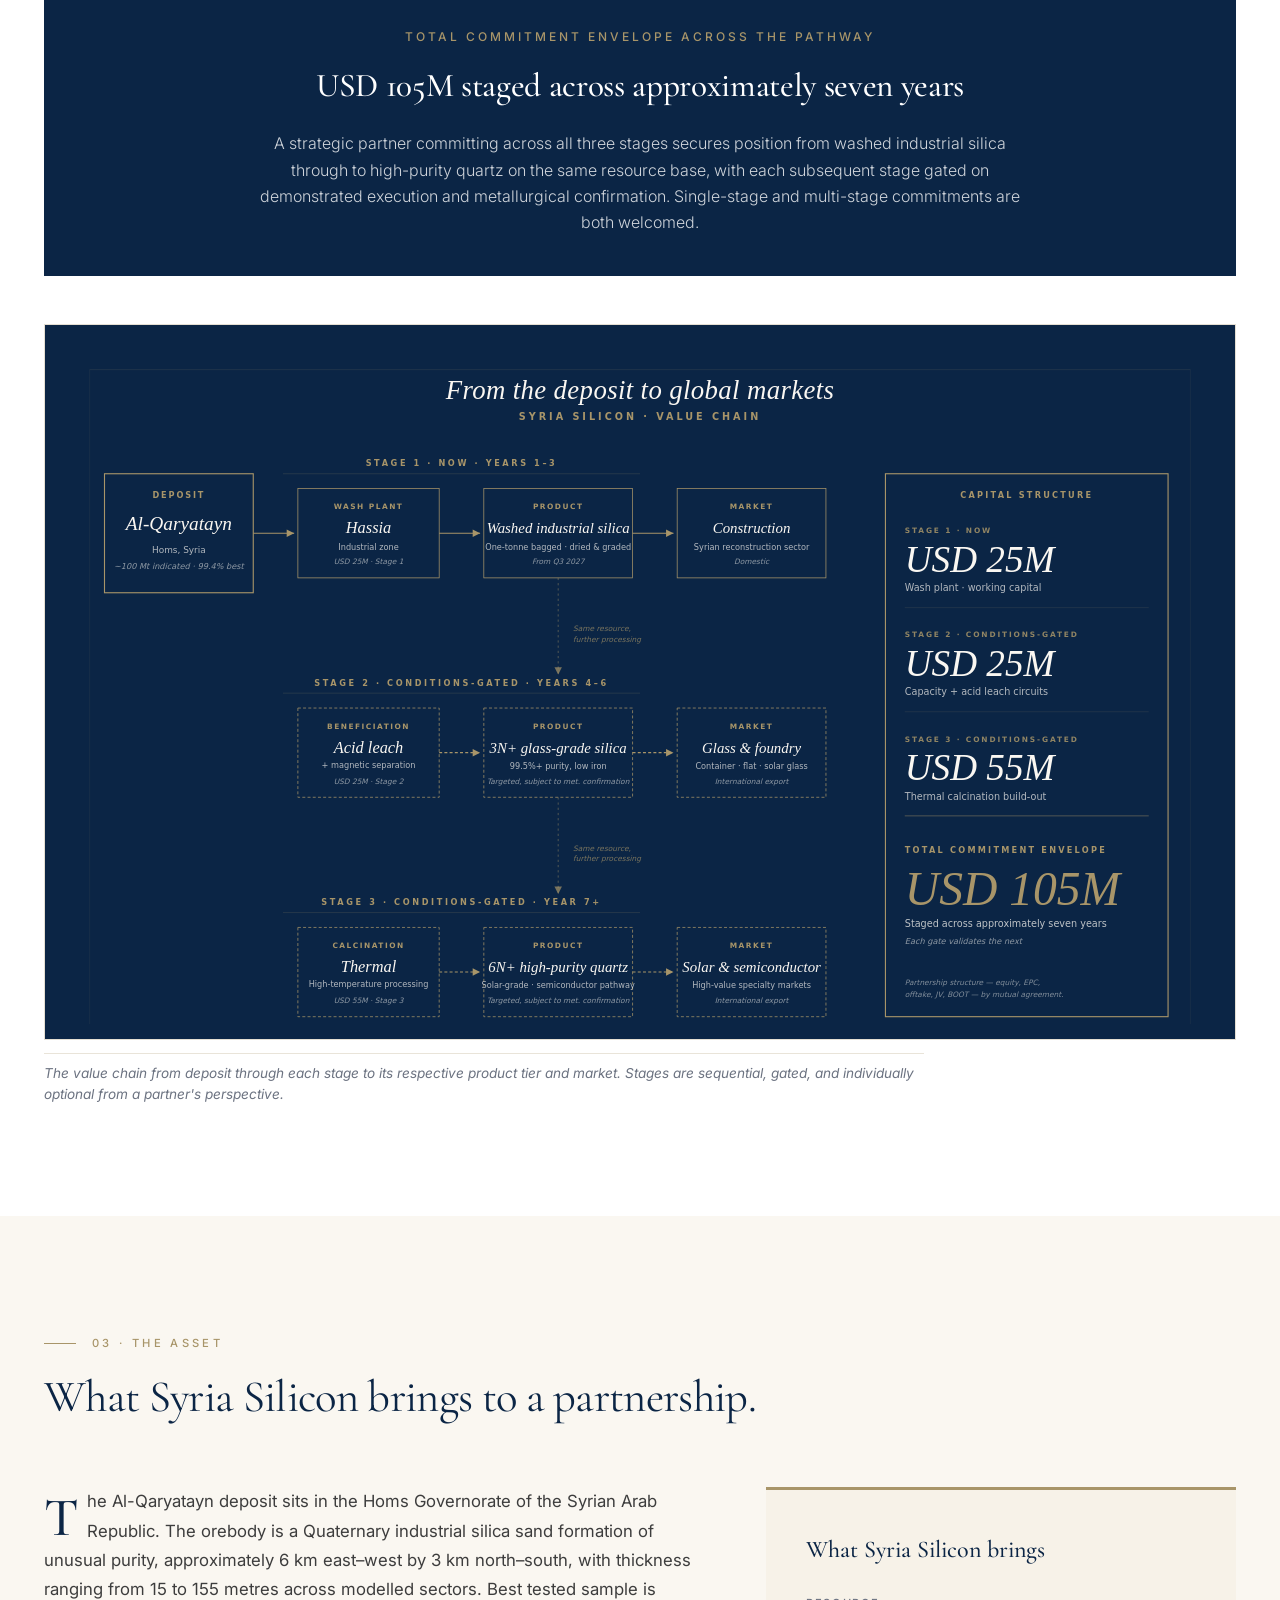
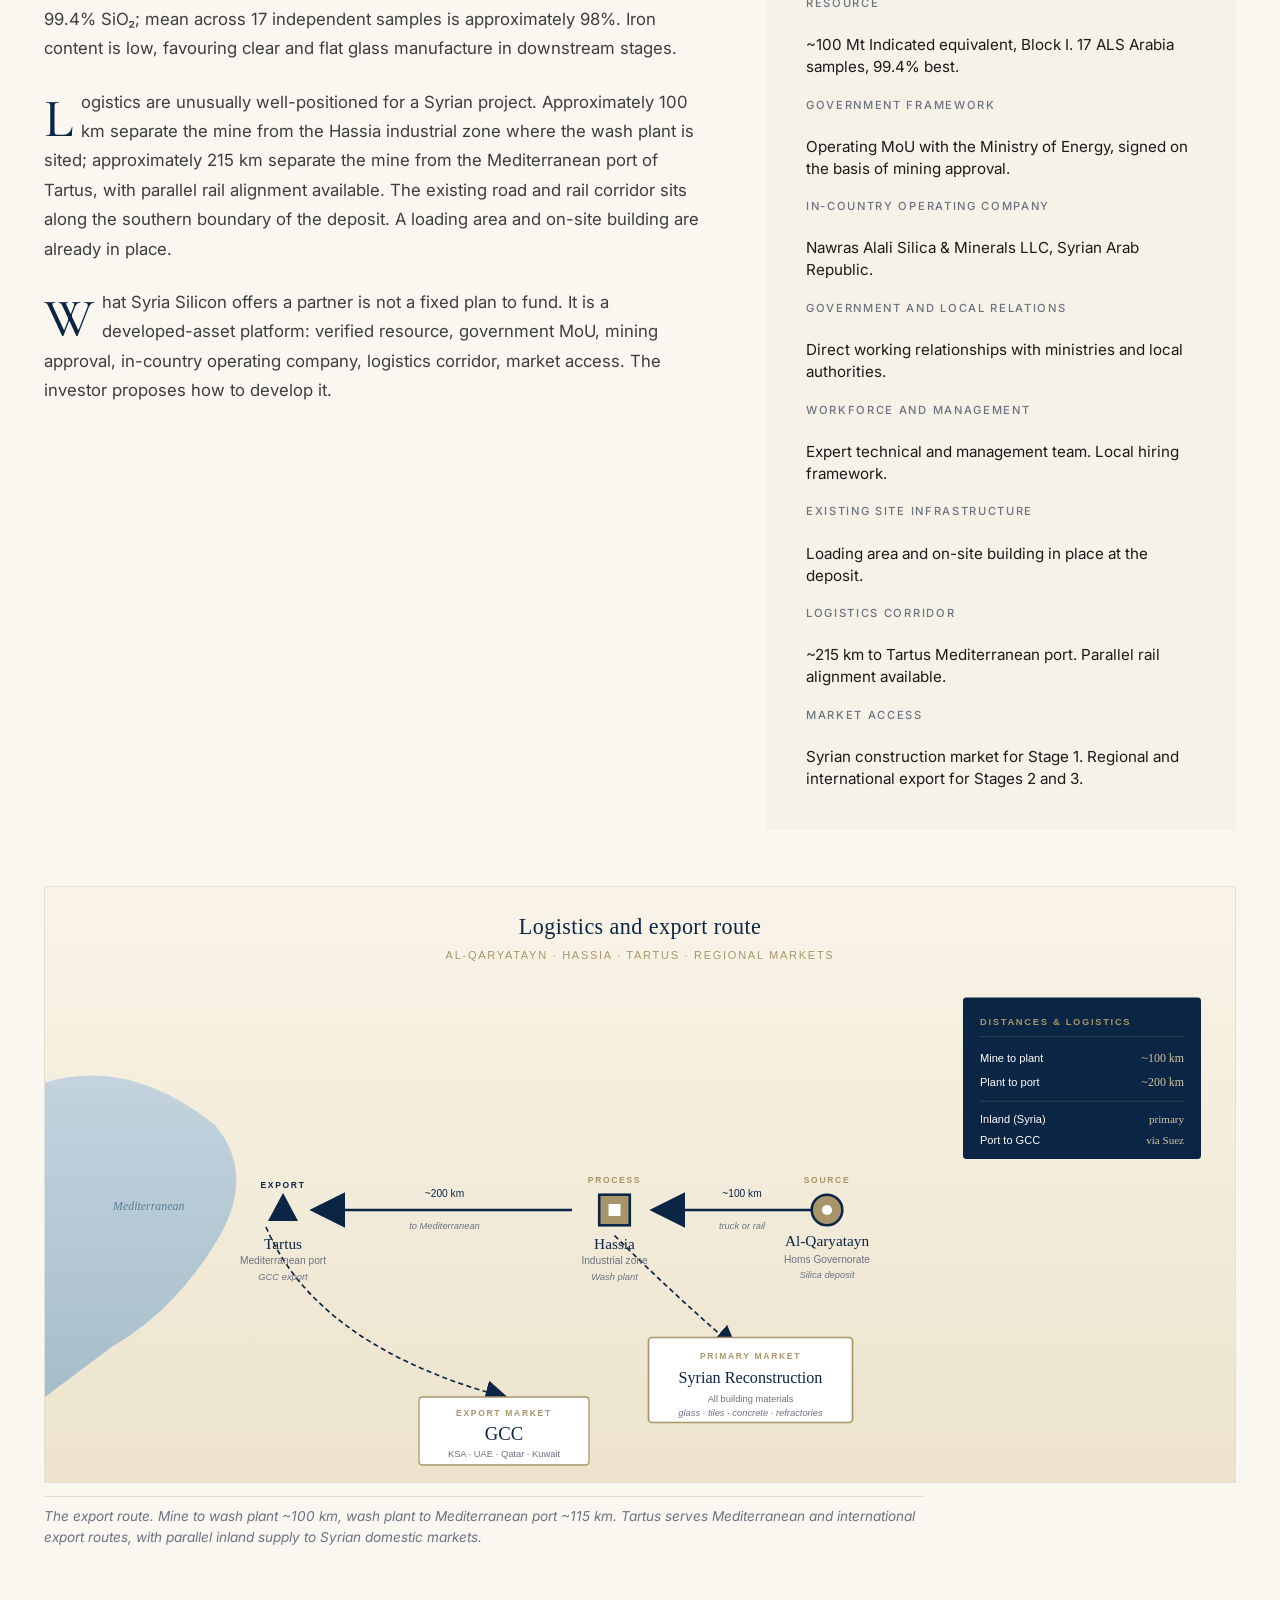
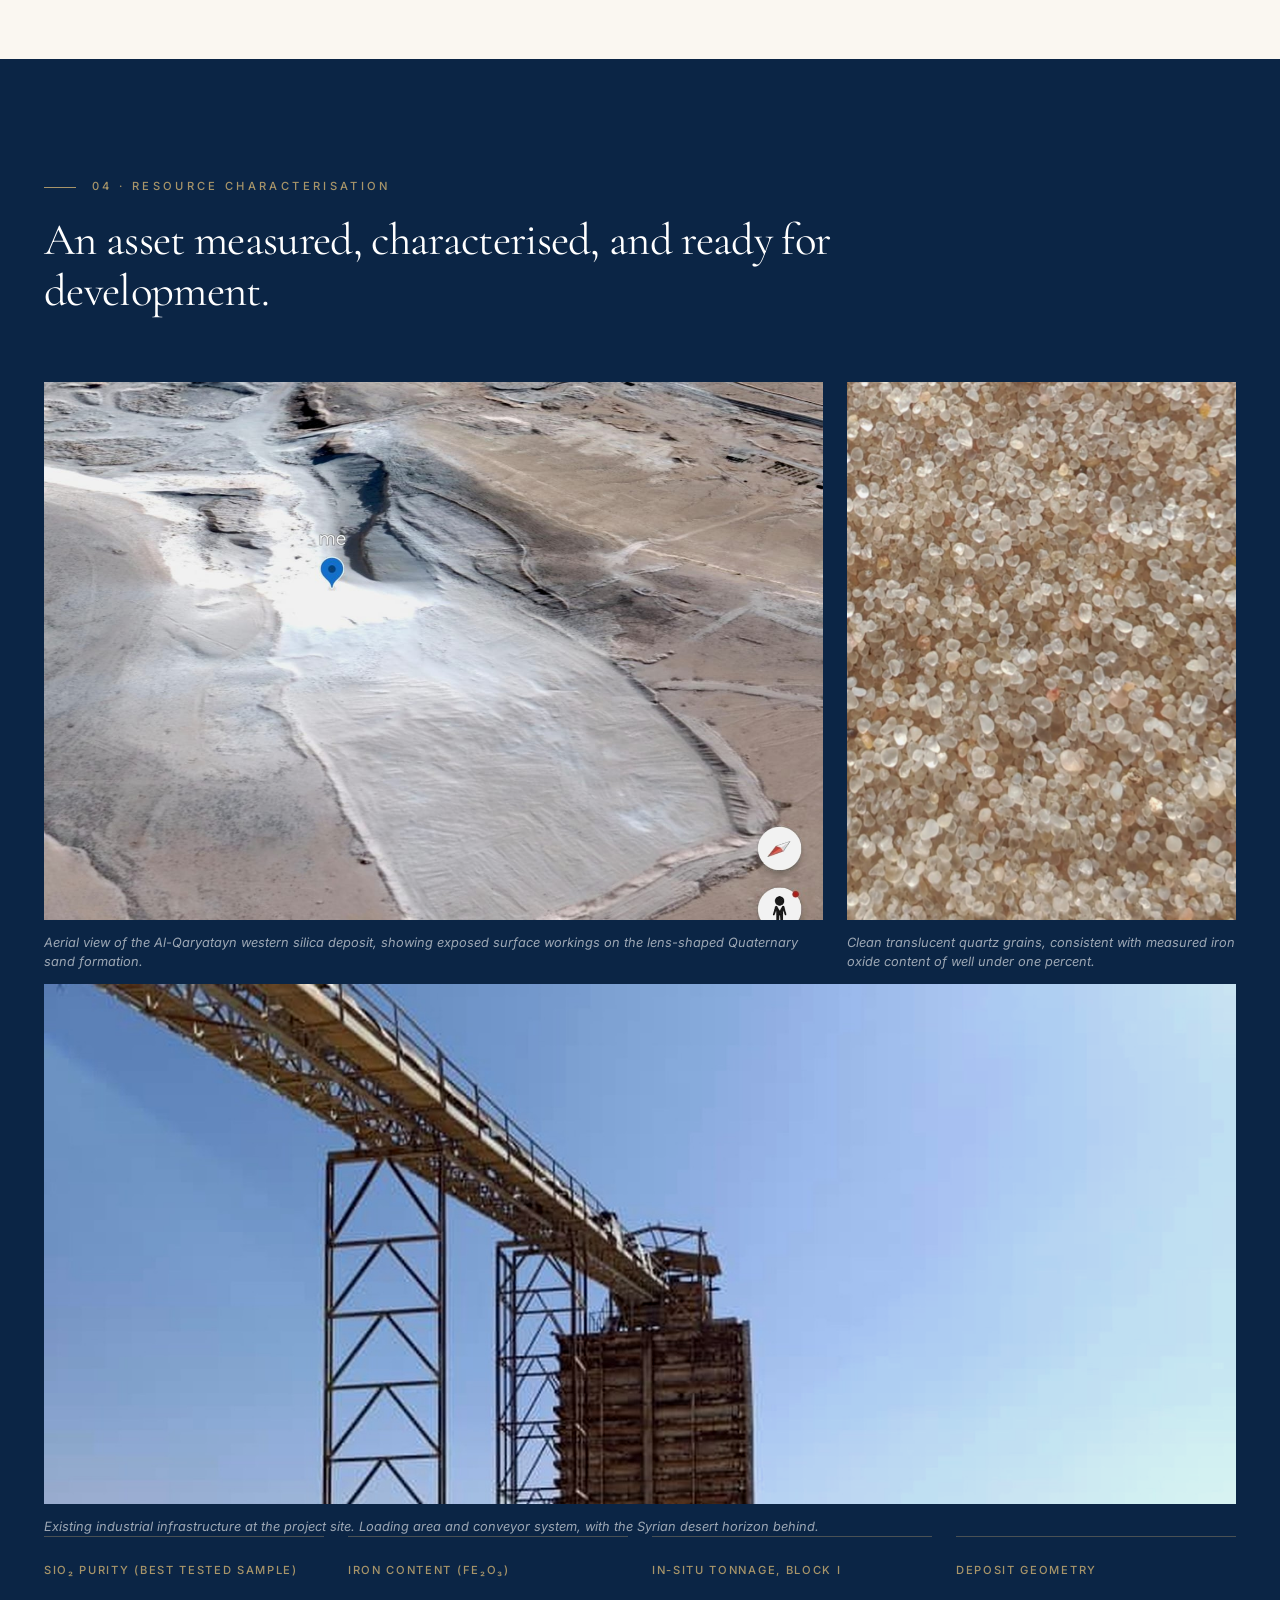
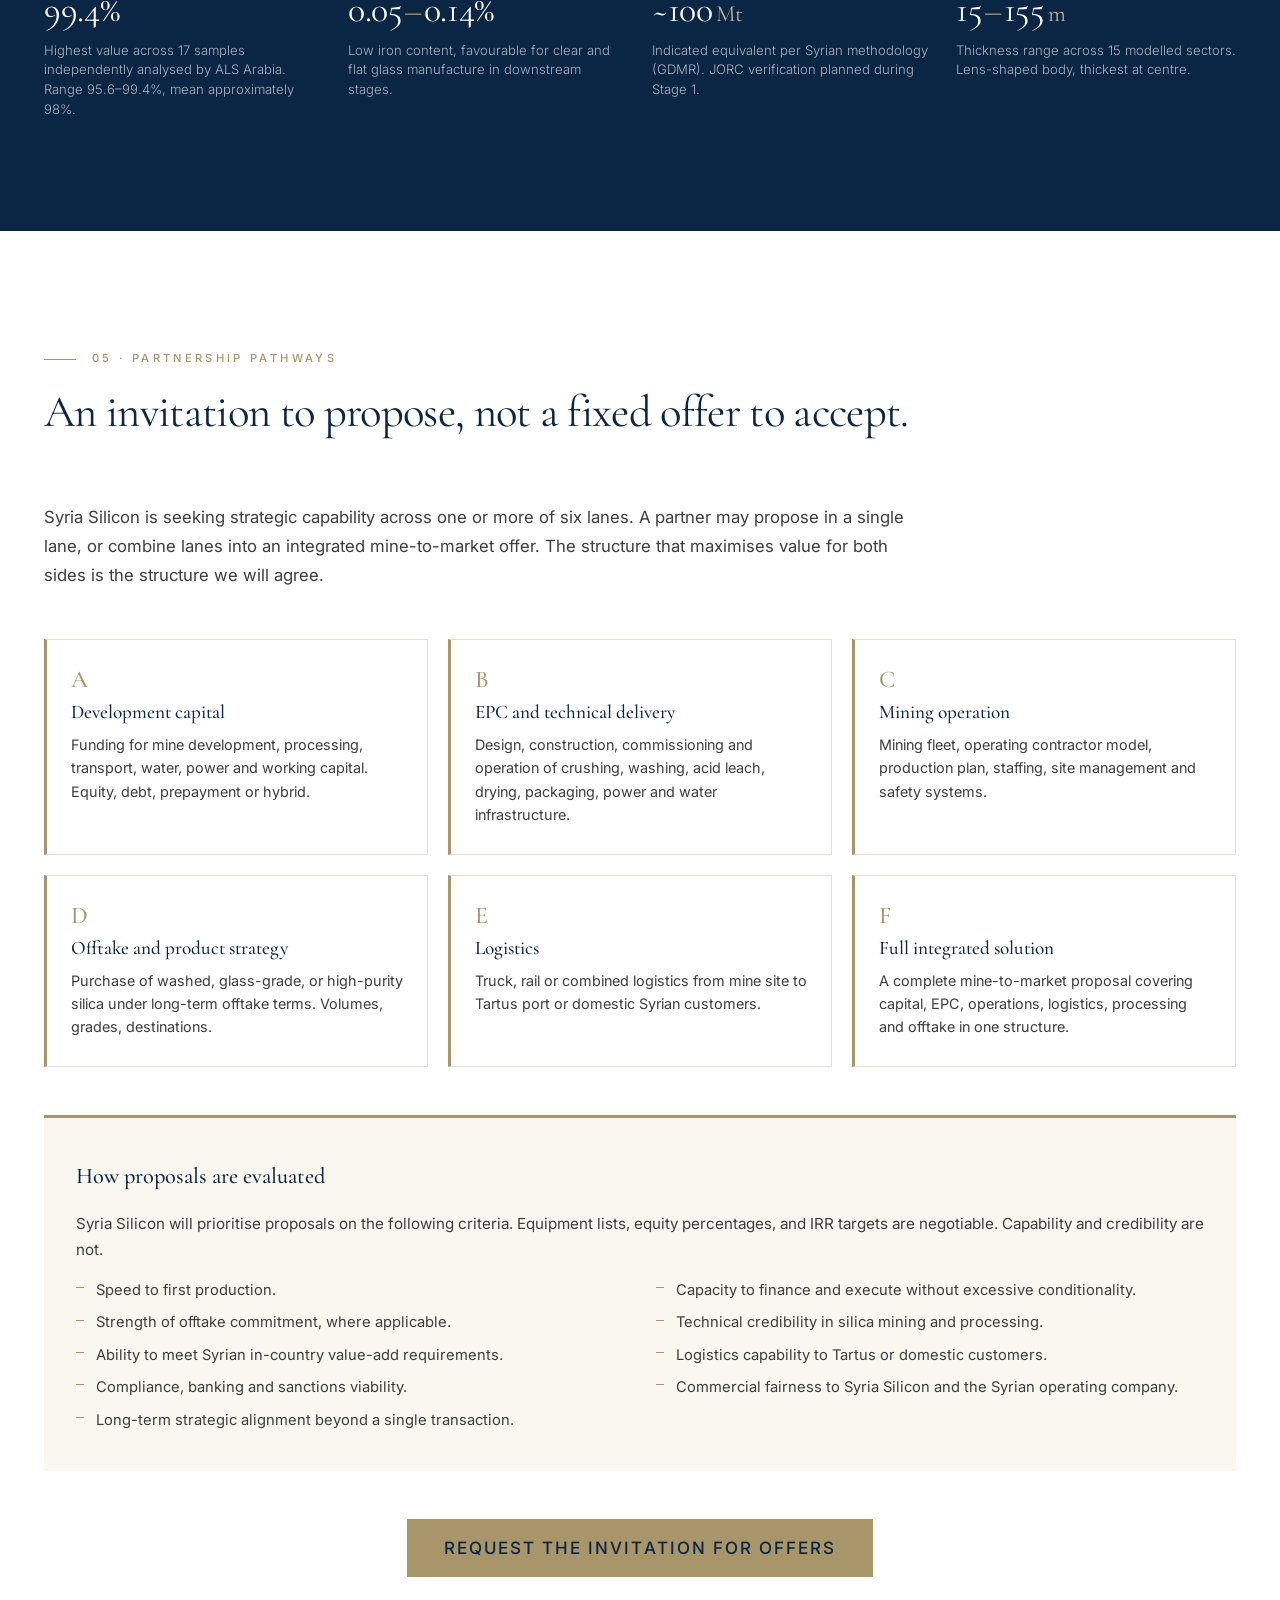
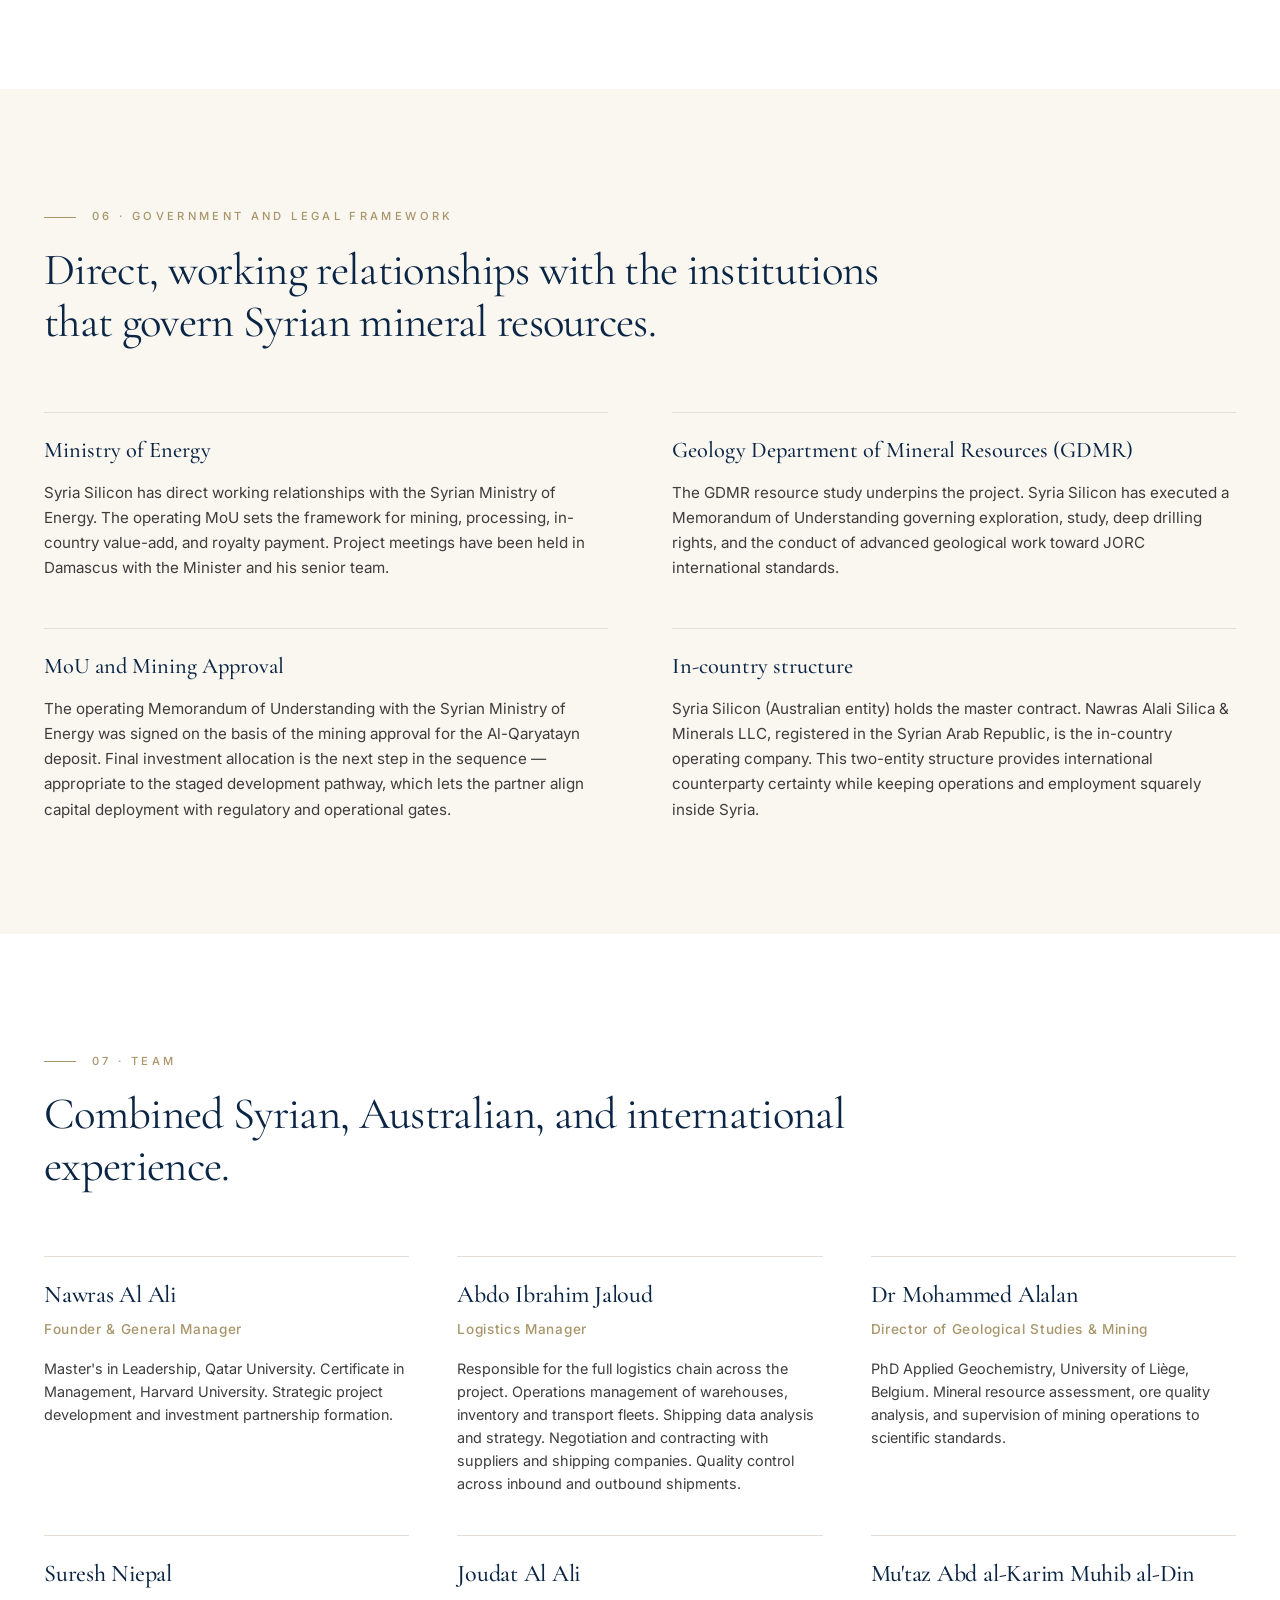
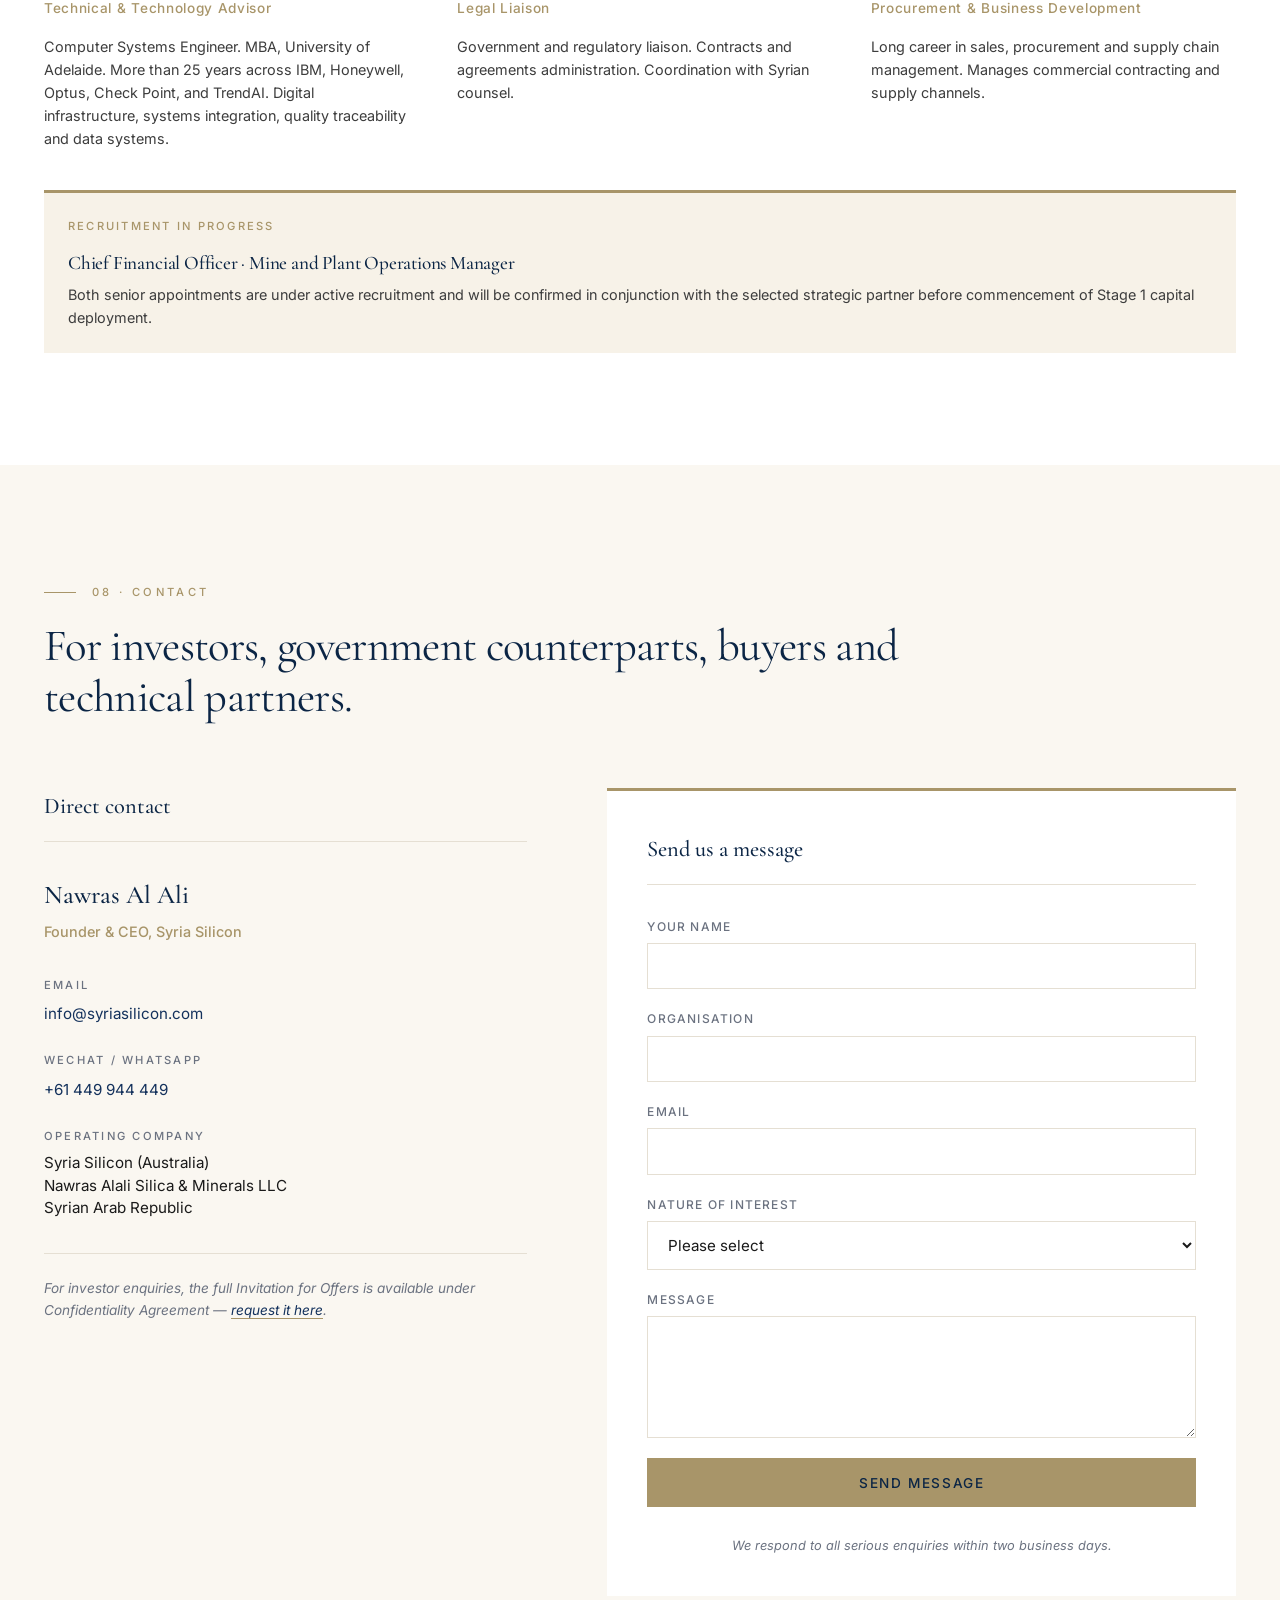
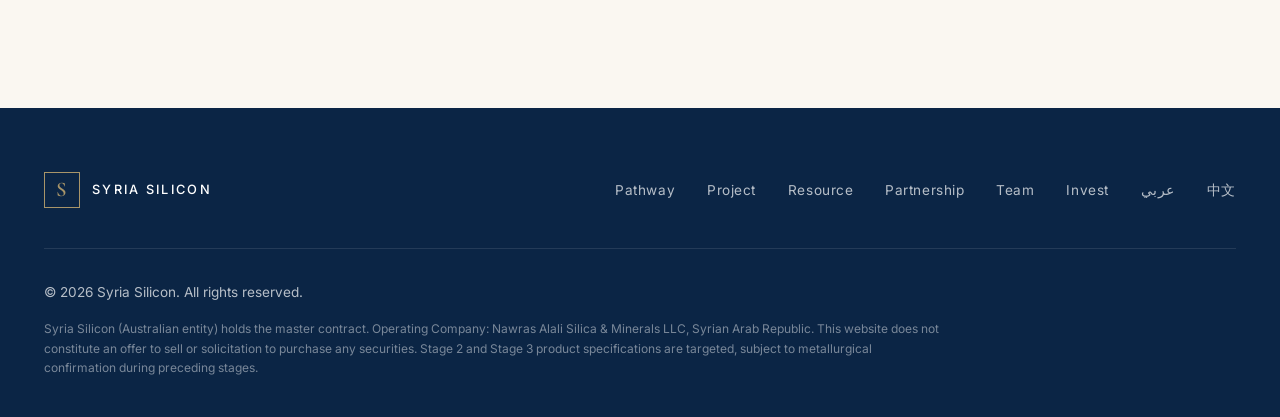
==== commit 0363d16b: "Add files via upload" ====
--- a/index.html
+++ b/index.html
@@ -95,7 +95,7 @@
       invitation to develop it.
     </h1>
     <p class="hero-lede">
-      Syria Silicon holds the Al-Qaryatayn industrial silica sand resource in Homs Governorate, Syrian Arab Republic — approximately 100 million tonnes indicated equivalent, best-tested sample 99.4% SiO₂, with a 20-year operating MoU in place with the Syrian Ministry of Energy. We are seeking a strategic partner to fund, develop, operate, purchase from, or co-deliver an integrated mine-to-market solution. Capital, scope and commercial structure are agreed by mutual agreement.
+      Syria Silicon holds the Al-Qaryatayn industrial silica sand resource in Homs Governorate, Syrian Arab Republic — approximately 100 million tonnes indicated equivalent, best-tested sample 99.4% SiO₂, with an operating MoU in place with the Syrian Ministry of Energy. We are seeking a strategic partner to fund, develop, operate, purchase from, or co-deliver an integrated mine-to-market solution. Capital, scope and commercial structure are agreed by mutual agreement.
     </p>
     <div class="hero-actions">
       <a href="/invest" class="btn btn-primary">Request the Invitation for Offers</a>
@@ -155,7 +155,7 @@
       </div>
       <div class="fact">
         <div class="fact-figure">MoU</div>
-        <div class="fact-label">20-year operating term with the Syrian Ministry of Energy. Mining Approval issued.</div>
+        <div class="fact-label">Operating MoU signed with the Syrian Ministry of Energy on the basis of mining approval.</div>
       </div>
     </div>
     <p style="font-size: 0.75rem; color: var(--muted); margin-top: 1.5rem; font-style: italic; line-height: 1.5;">
@@ -209,7 +209,7 @@
         <p class="pathway-figure">USD 25M</p>
         <h3 class="pathway-title">Capacity expansion + acid leach</h3>
         <p class="pathway-body">Wash plant capacity expansion plus acid leach and magnetic separation circuits. Triggered by Stage 1 cash flow, JORC verification, and metallurgical confirmation of upgrade response.</p>
-        <p class="pathway-output">Output: 3N+ glass-grade silica, targeting 99.5%+ purity subject to metallurgical confirmation.</p>
+        <p class="pathway-output">Output: glass-grade silica, targeting 99.999% SiO₂ subject to metallurgical confirmation.</p>
         <p class="pathway-market"><strong>Market:</strong> international export. Glass, container glass, solar glass and foundry markets.</p>
       </div>
 
@@ -219,7 +219,7 @@
         <p class="pathway-figure">USD 55M</p>
         <h3 class="pathway-title">Thermal calcination</h3>
         <p class="pathway-body">Thermal treatment and calcination circuits producing high-purity quartz. Conditioned on Stage 2 product qualification with strategic offtake partners and confirmed metallurgical response.</p>
-        <p class="pathway-output">Output: 6N+ high-purity quartz, targeting solar-grade with pathway toward semiconductor-grade specifications.</p>
+        <p class="pathway-output">Output: high-purity quartz, targeting solar-grade with pathway toward semiconductor-grade specifications.</p>
         <p class="pathway-market"><strong>Market:</strong> international export. High-value specialty markets, long-term offtake-led positioning.</p>
       </div>
     </div>
@@ -257,7 +257,7 @@
           <h3 class="aside-title">What Syria Silicon brings</h3>
           <dl class="aside-list">
             <dt>Resource</dt><dd>~100 Mt Indicated equivalent, Block I. 17 ALS Arabia samples, 99.4% best.</dd>
-            <dt>Government framework</dt><dd>20-year operating MoU with the Ministry of Energy. Mining Approval issued.</dd>
+            <dt>Government framework</dt><dd>Operating MoU with the Ministry of Energy, signed on the basis of mining approval.</dd>
             <dt>In-country operating company</dt><dd>Nawras Alali Silica &amp; Minerals LLC, Syrian Arab Republic.</dd>
             <dt>Government and local relations</dt><dd>Direct working relationships with ministries and local authorities.</dd>
             <dt>Workforce and management</dt><dd>Expert technical and management team. Local hiring framework.</dd>
@@ -400,7 +400,7 @@
     <div class="partnerships-list">
       <div class="partnership">
         <h3 class="partnership-title">Ministry of Energy</h3>
-        <p>Syria Silicon has direct working relationships with the Syrian Ministry of Energy. The 20-year operating MoU sets the framework for mining, processing, in-country value-add, and royalty payment. Project meetings have been held in Damascus with the Minister and his senior team.</p>
+        <p>Syria Silicon has direct working relationships with the Syrian Ministry of Energy. The operating MoU sets the framework for mining, processing, in-country value-add, and royalty payment. Project meetings have been held in Damascus with the Minister and his senior team.</p>
       </div>
 
       <div class="partnership">
@@ -409,8 +409,8 @@
       </div>
 
       <div class="partnership">
-        <h3 class="partnership-title">Mining Approval</h3>
-        <p>The Mining Approval for the Al-Qaryatayn deposit has been issued. Final allocation is contingent on investment confirmation — a sequence appropriate to the staged development pathway, which lets the partner align capital deployment with regulatory and operational gates.</p>
+        <h3 class="partnership-title">MoU and Mining Approval</h3>
+        <p>The operating Memorandum of Understanding with the Syrian Ministry of Energy was signed on the basis of the mining approval for the Al-Qaryatayn deposit. Final investment allocation is the next step in the sequence — appropriate to the staged development pathway, which lets the partner align capital deployment with regulatory and operational gates.</p>
       </div>
 
       <div class="partnership">
@@ -432,7 +432,7 @@
       <div class="team-member">
         <h3 class="team-name">Nawras Al Ali</h3>
         <p class="team-role">Founder &amp; General Manager</p>
-        <p class="team-bio">Master's in Leadership, Qatar University. Certificate in Management, Harvard University. Strategic project development and investment partnership formation. Australian and Syrian dual national.</p>
+        <p class="team-bio">Master's in Leadership, Qatar University. Certificate in Management, Harvard University. Strategic project development and investment partnership formation.</p>
       </div>
 
       <div class="team-member">
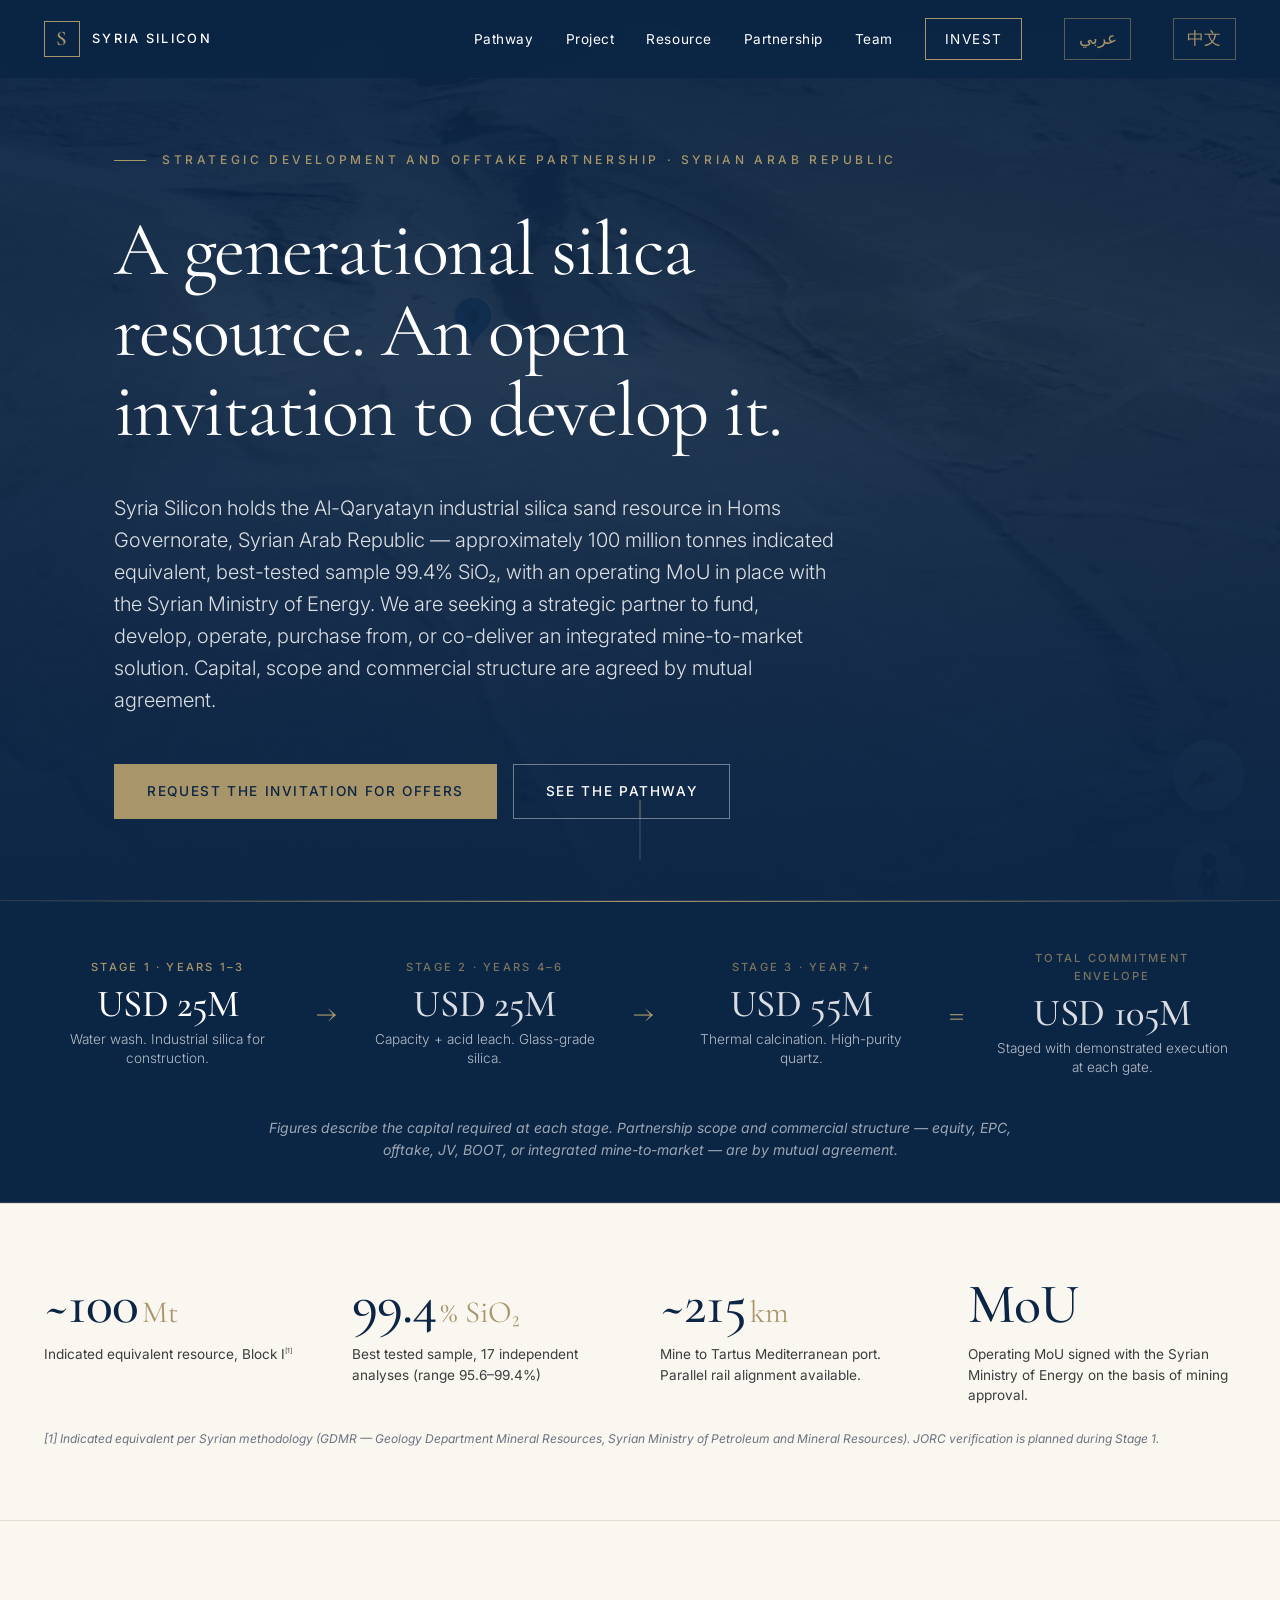
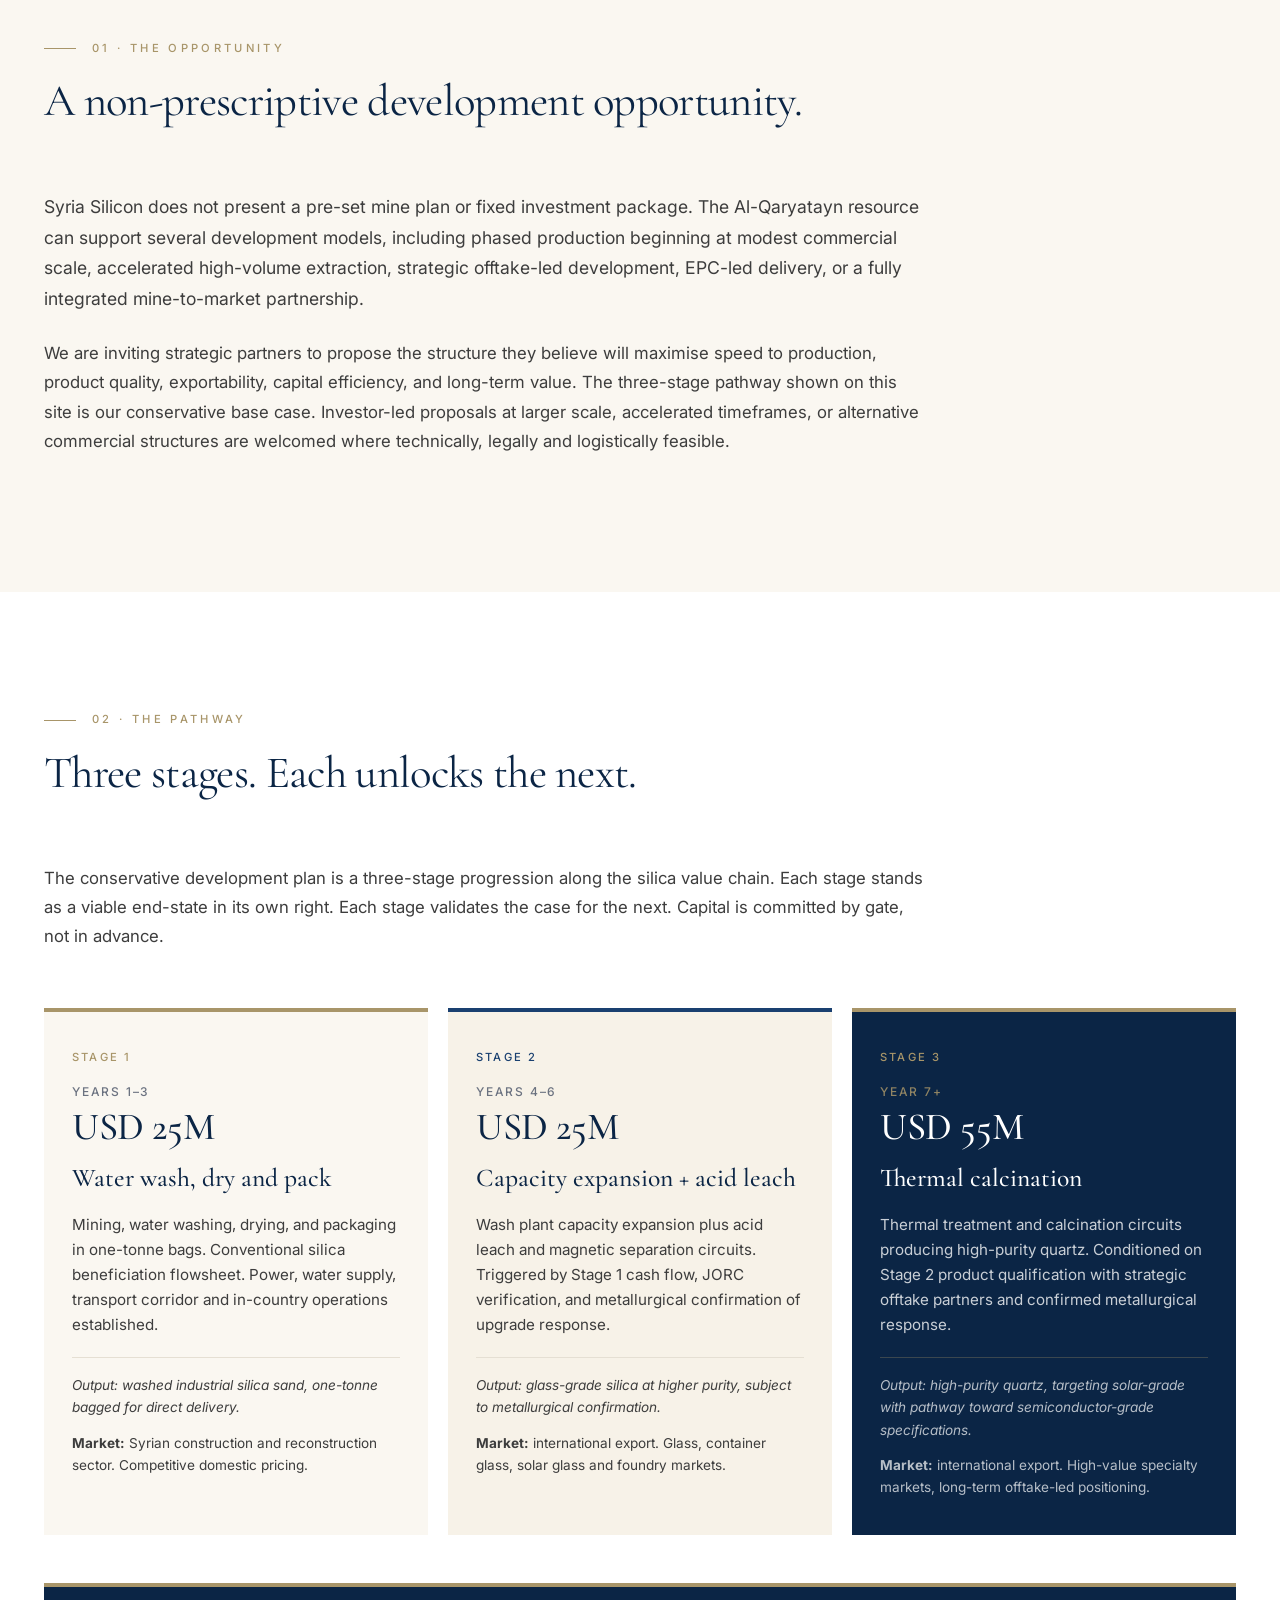
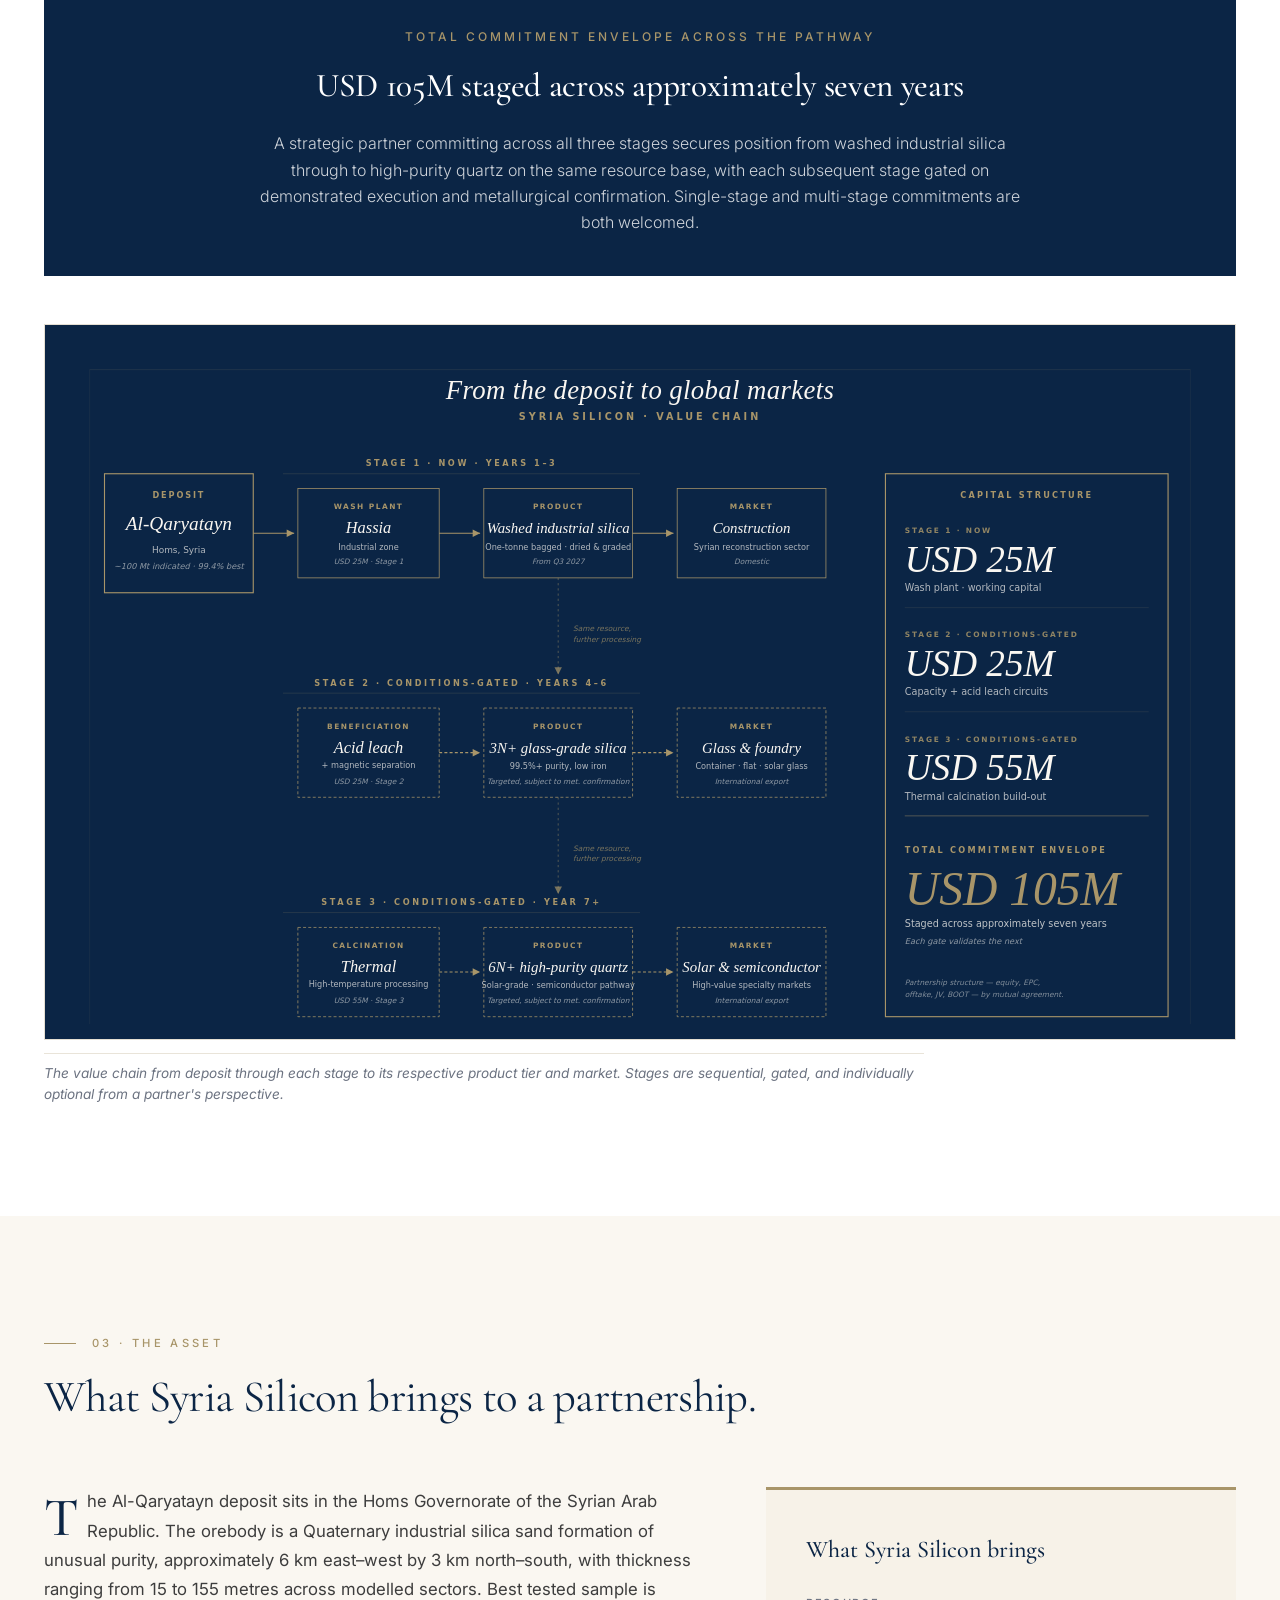
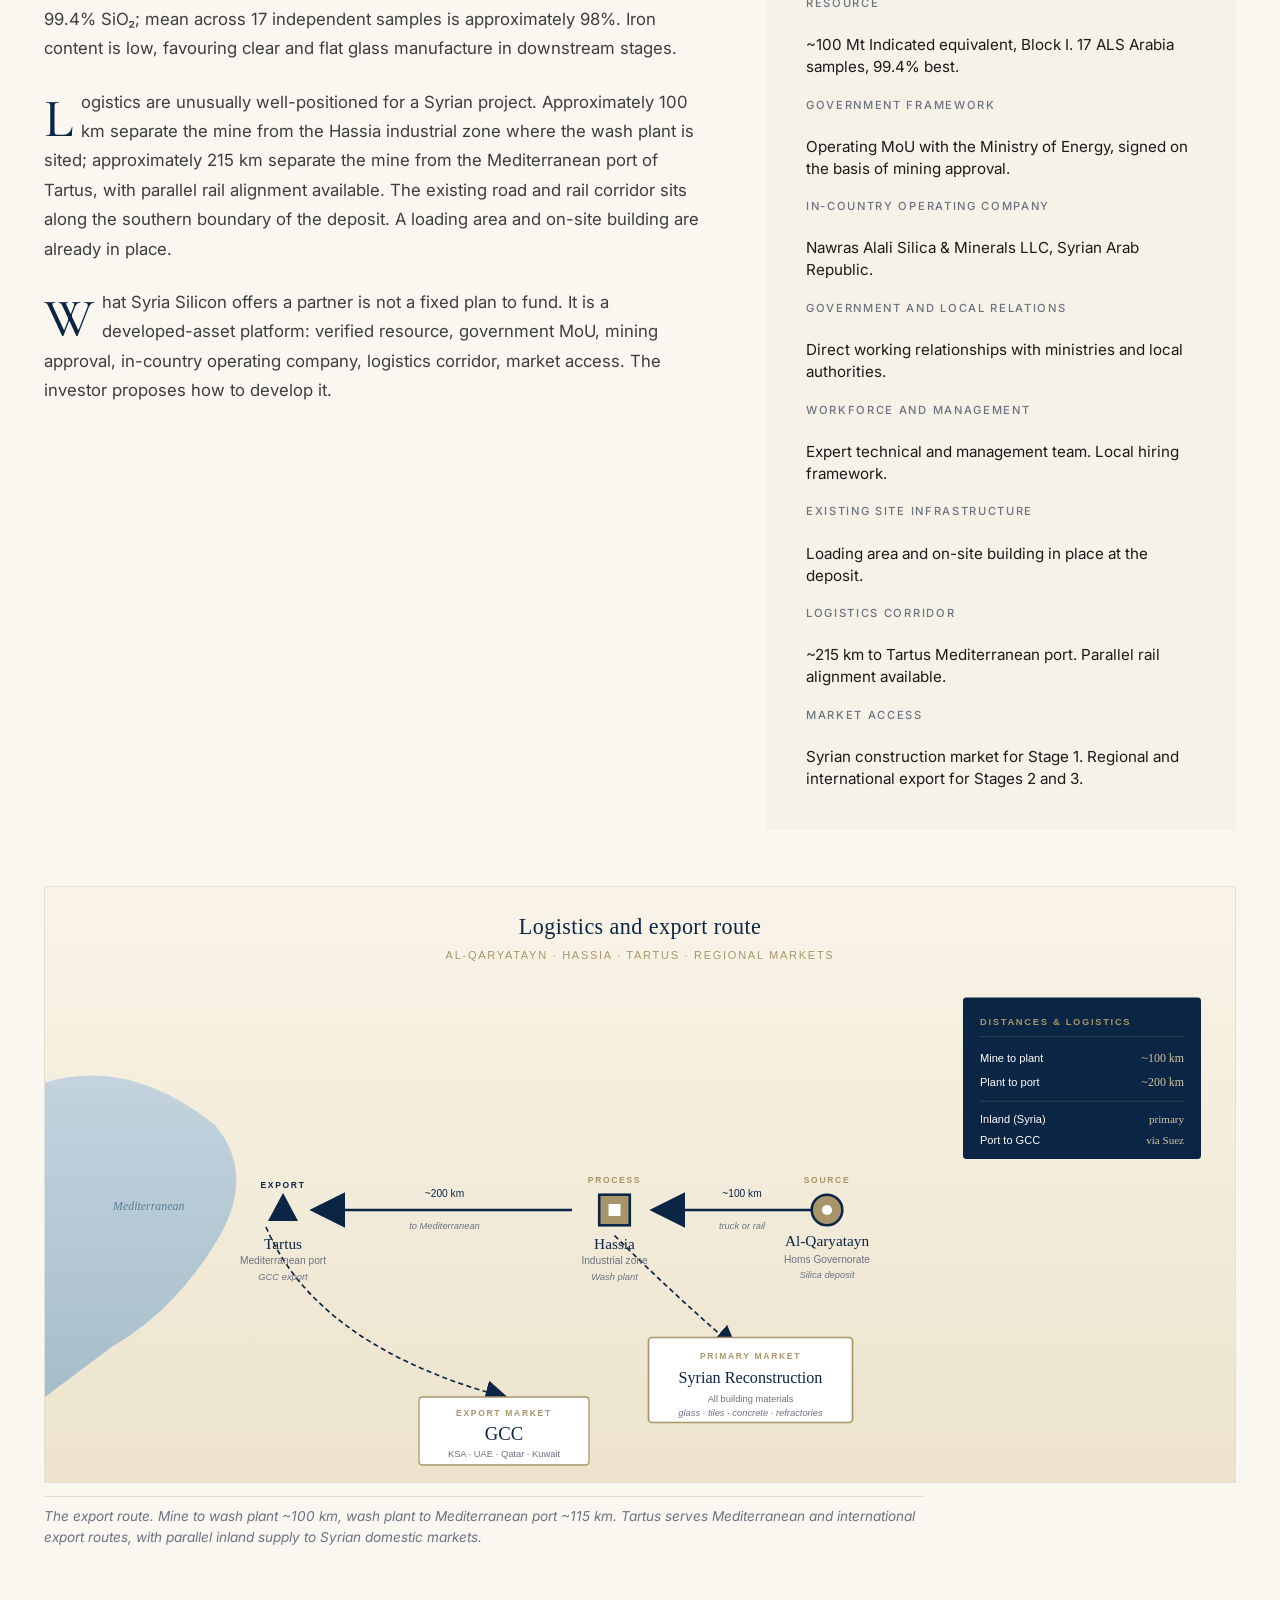
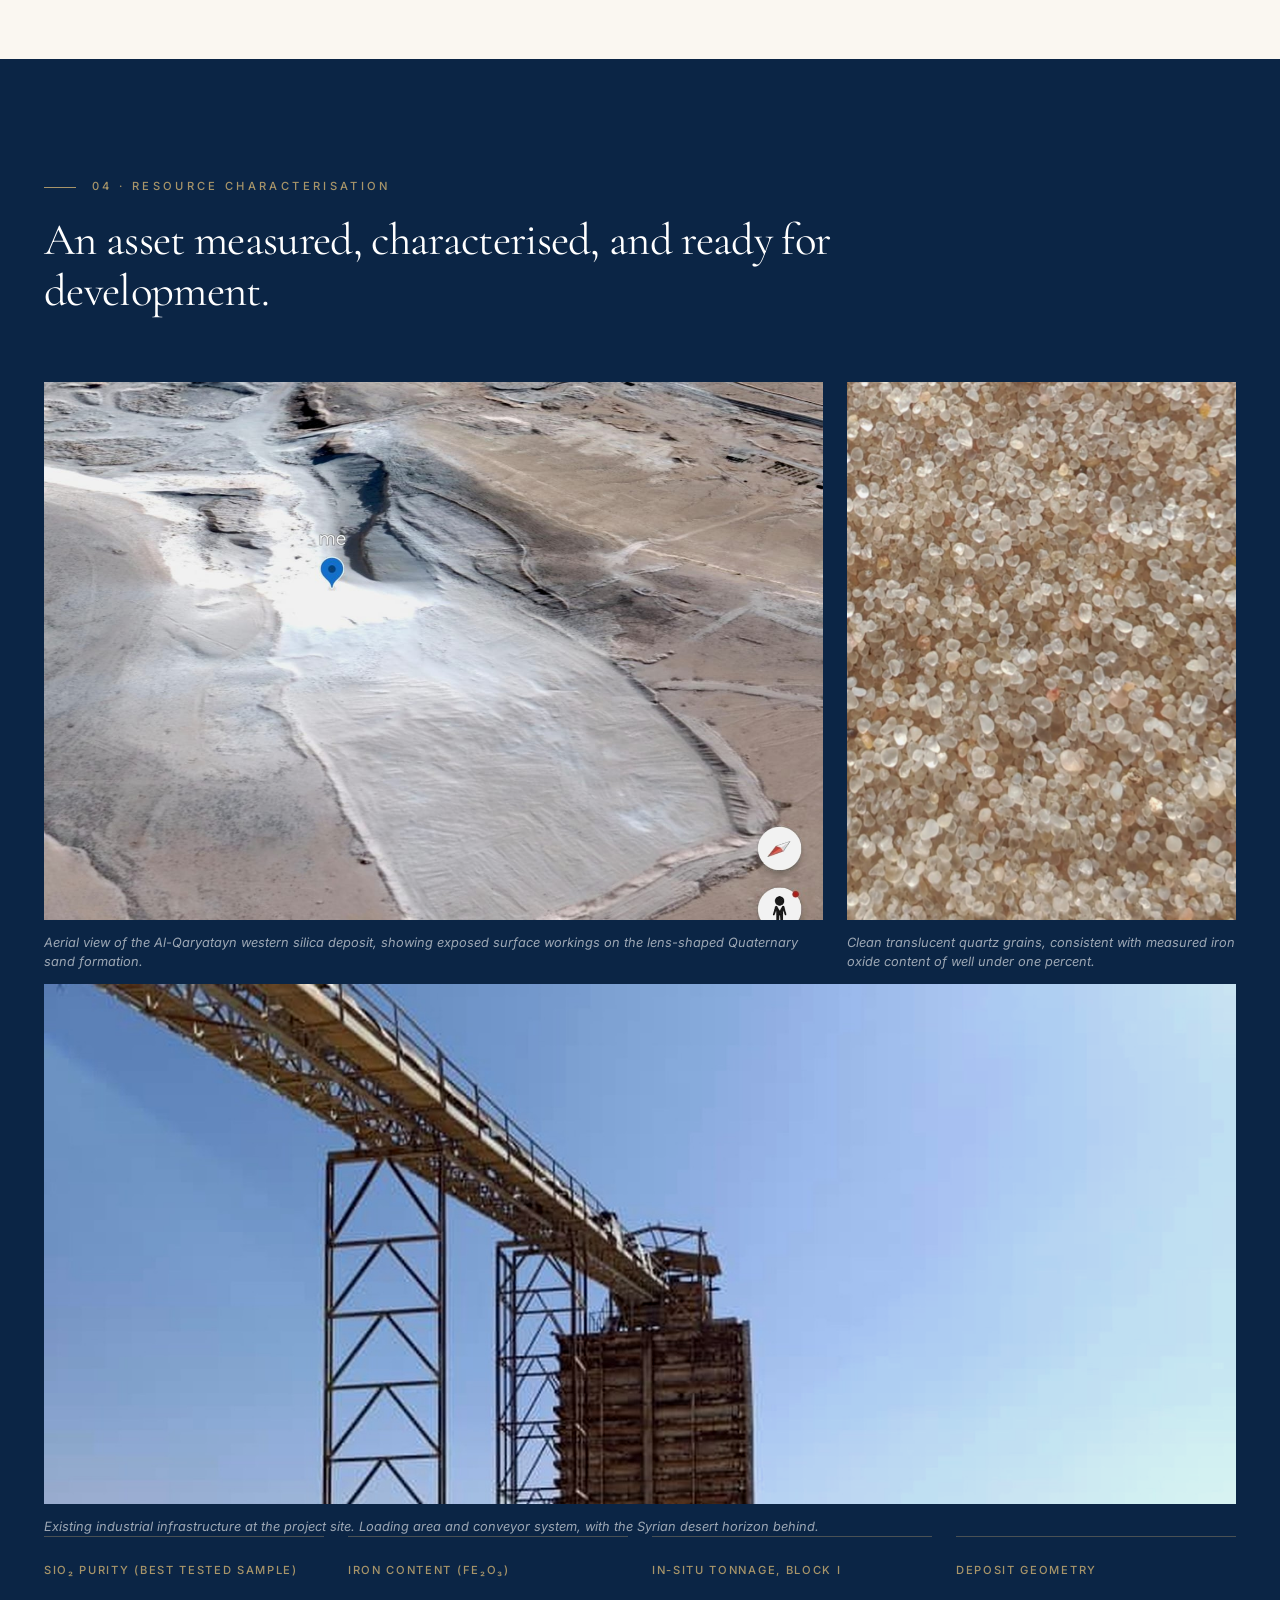
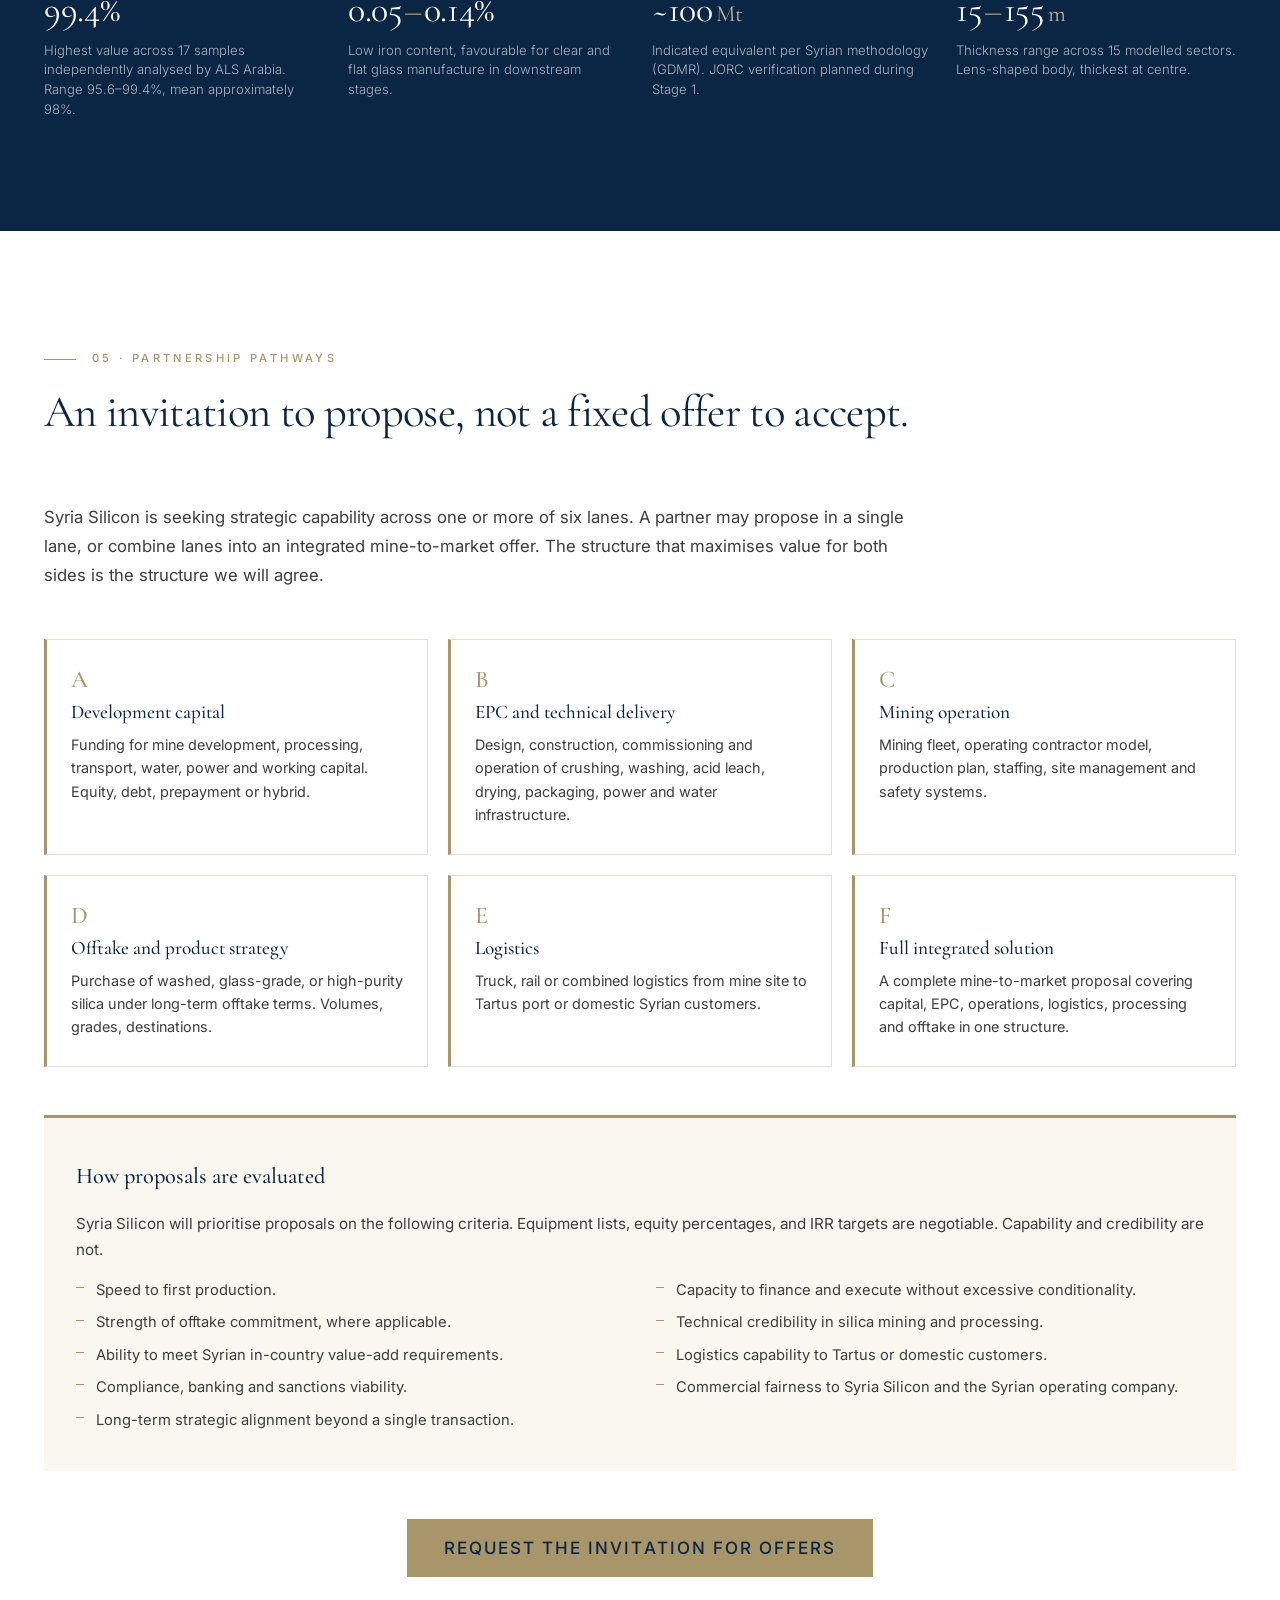
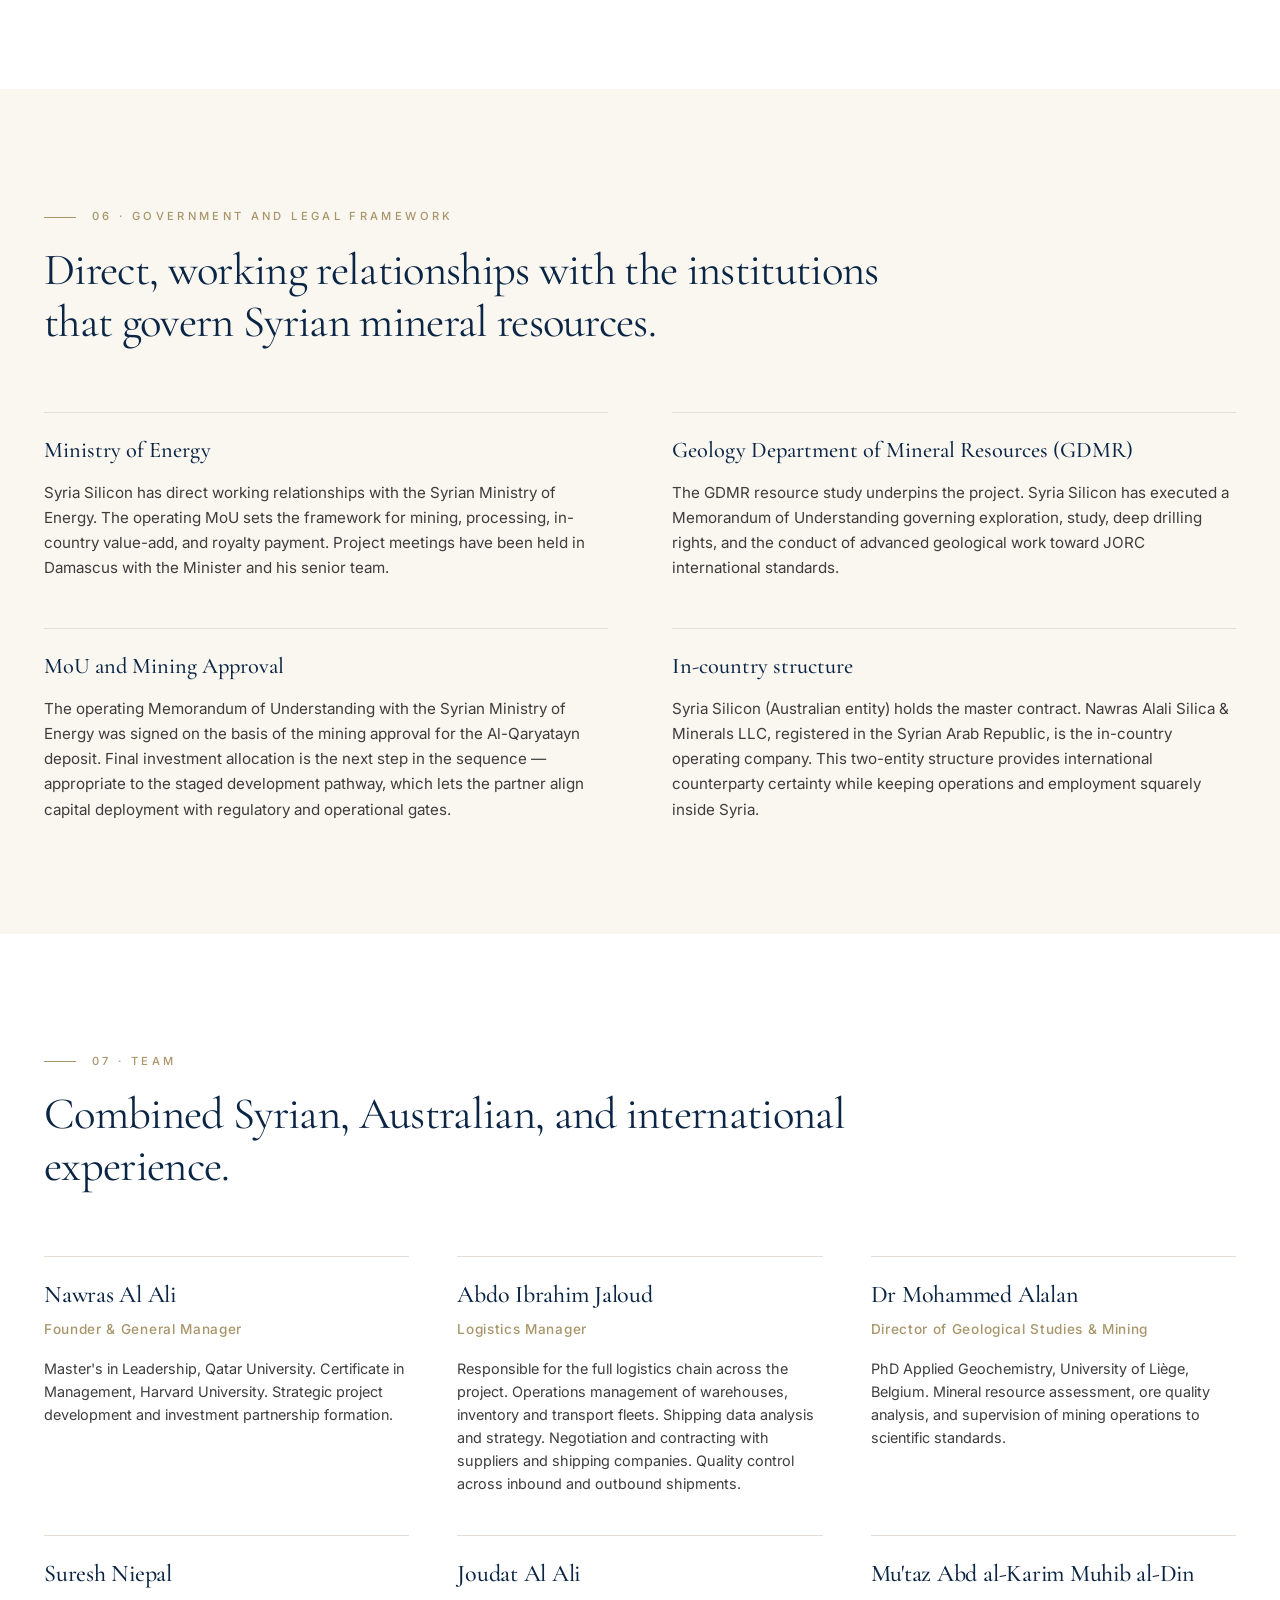
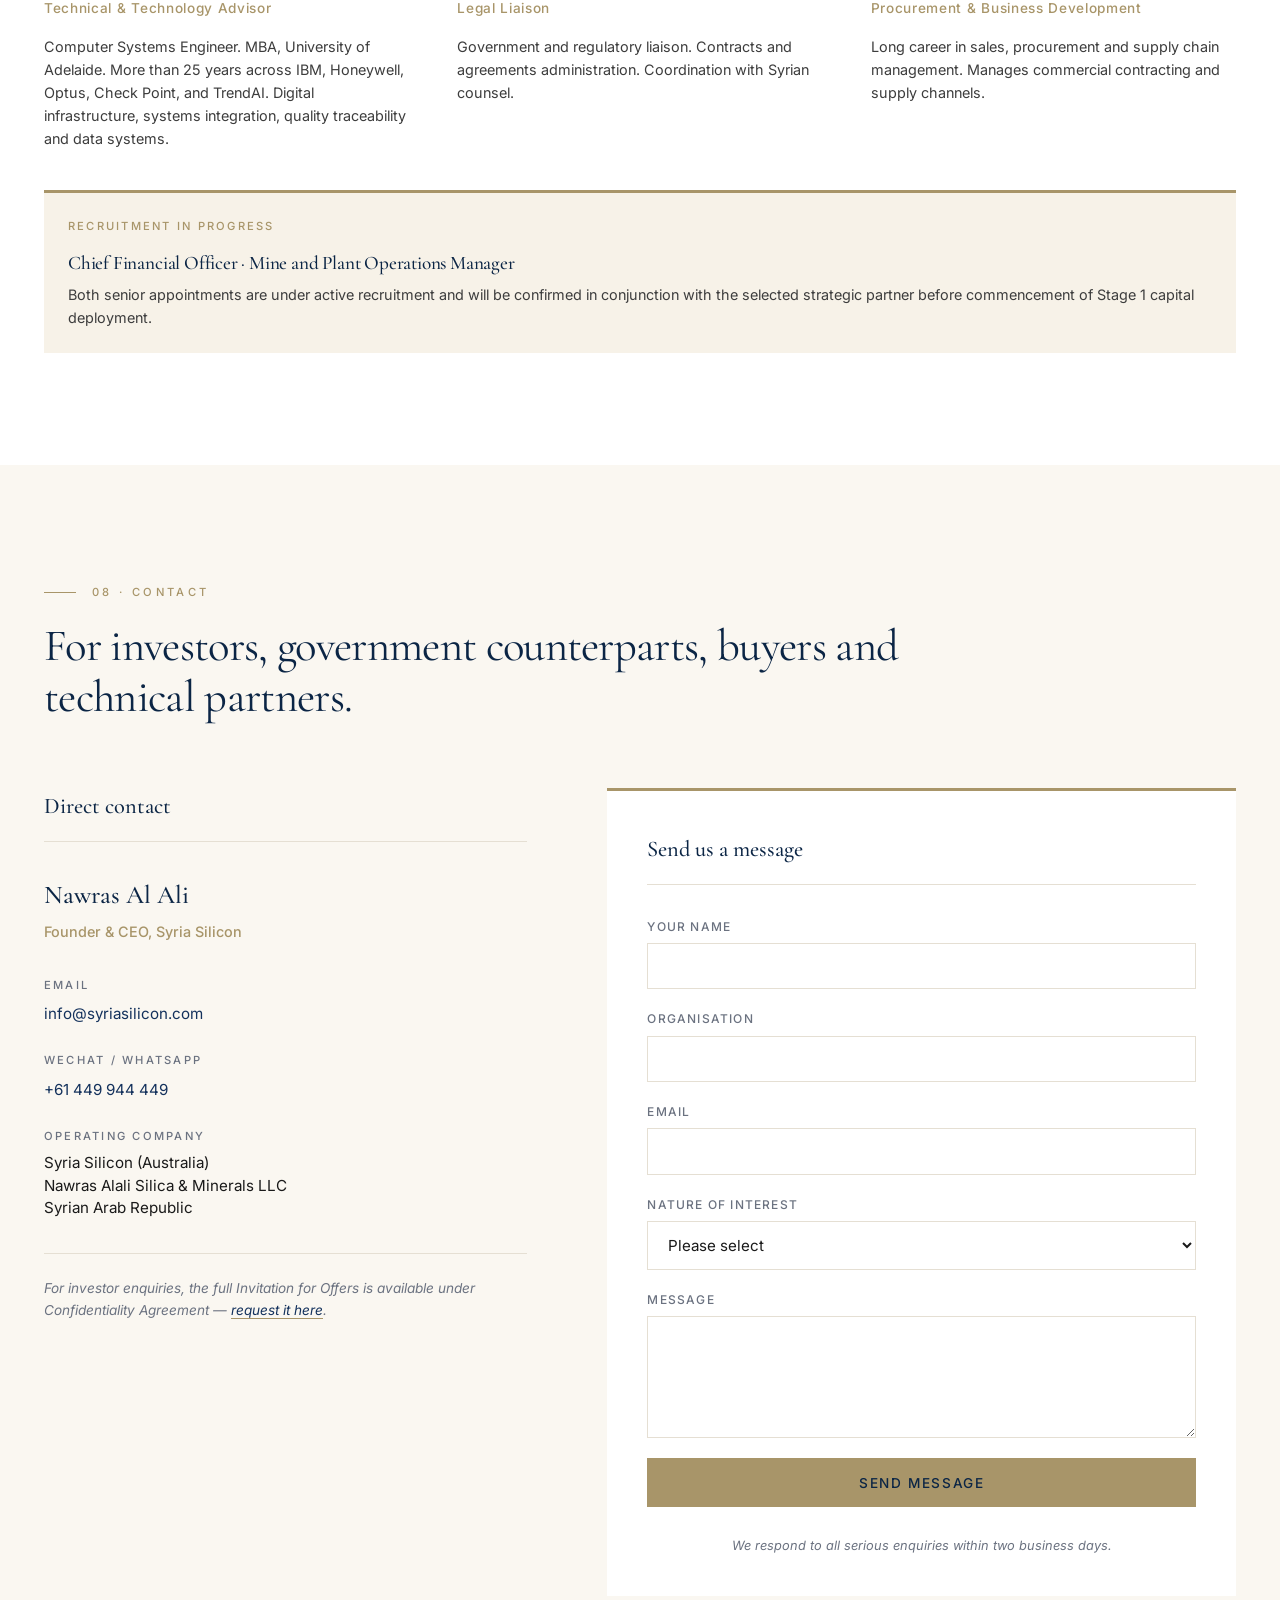
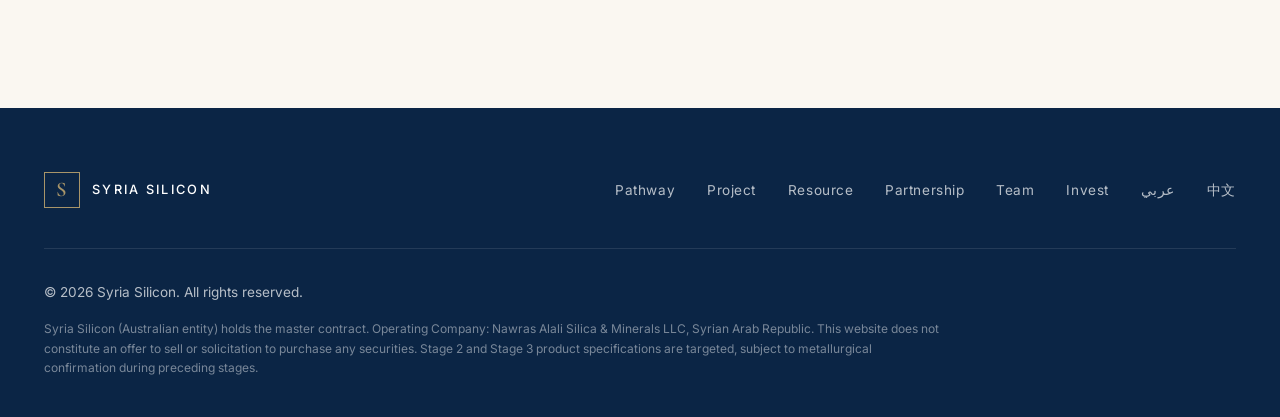
==== commit 65f73933: "Remove numeric purity targets; qualitative language per 11 June decision - Stage 2 homepage cards (E" ====
--- a/index.html
+++ b/index.html
@@ -209,7 +209,7 @@
         <p class="pathway-figure">USD 25M</p>
         <h3 class="pathway-title">Capacity expansion + acid leach</h3>
         <p class="pathway-body">Wash plant capacity expansion plus acid leach and magnetic separation circuits. Triggered by Stage 1 cash flow, JORC verification, and metallurgical confirmation of upgrade response.</p>
-        <p class="pathway-output">Output: glass-grade silica, targeting 99.999% SiO₂ subject to metallurgical confirmation.</p>
+        <p class="pathway-output">Output: glass-grade silica at higher purity, subject to metallurgical confirmation.</p>
         <p class="pathway-market"><strong>Market:</strong> international export. Glass, container glass, solar glass and foundry markets.</p>
       </div>
 
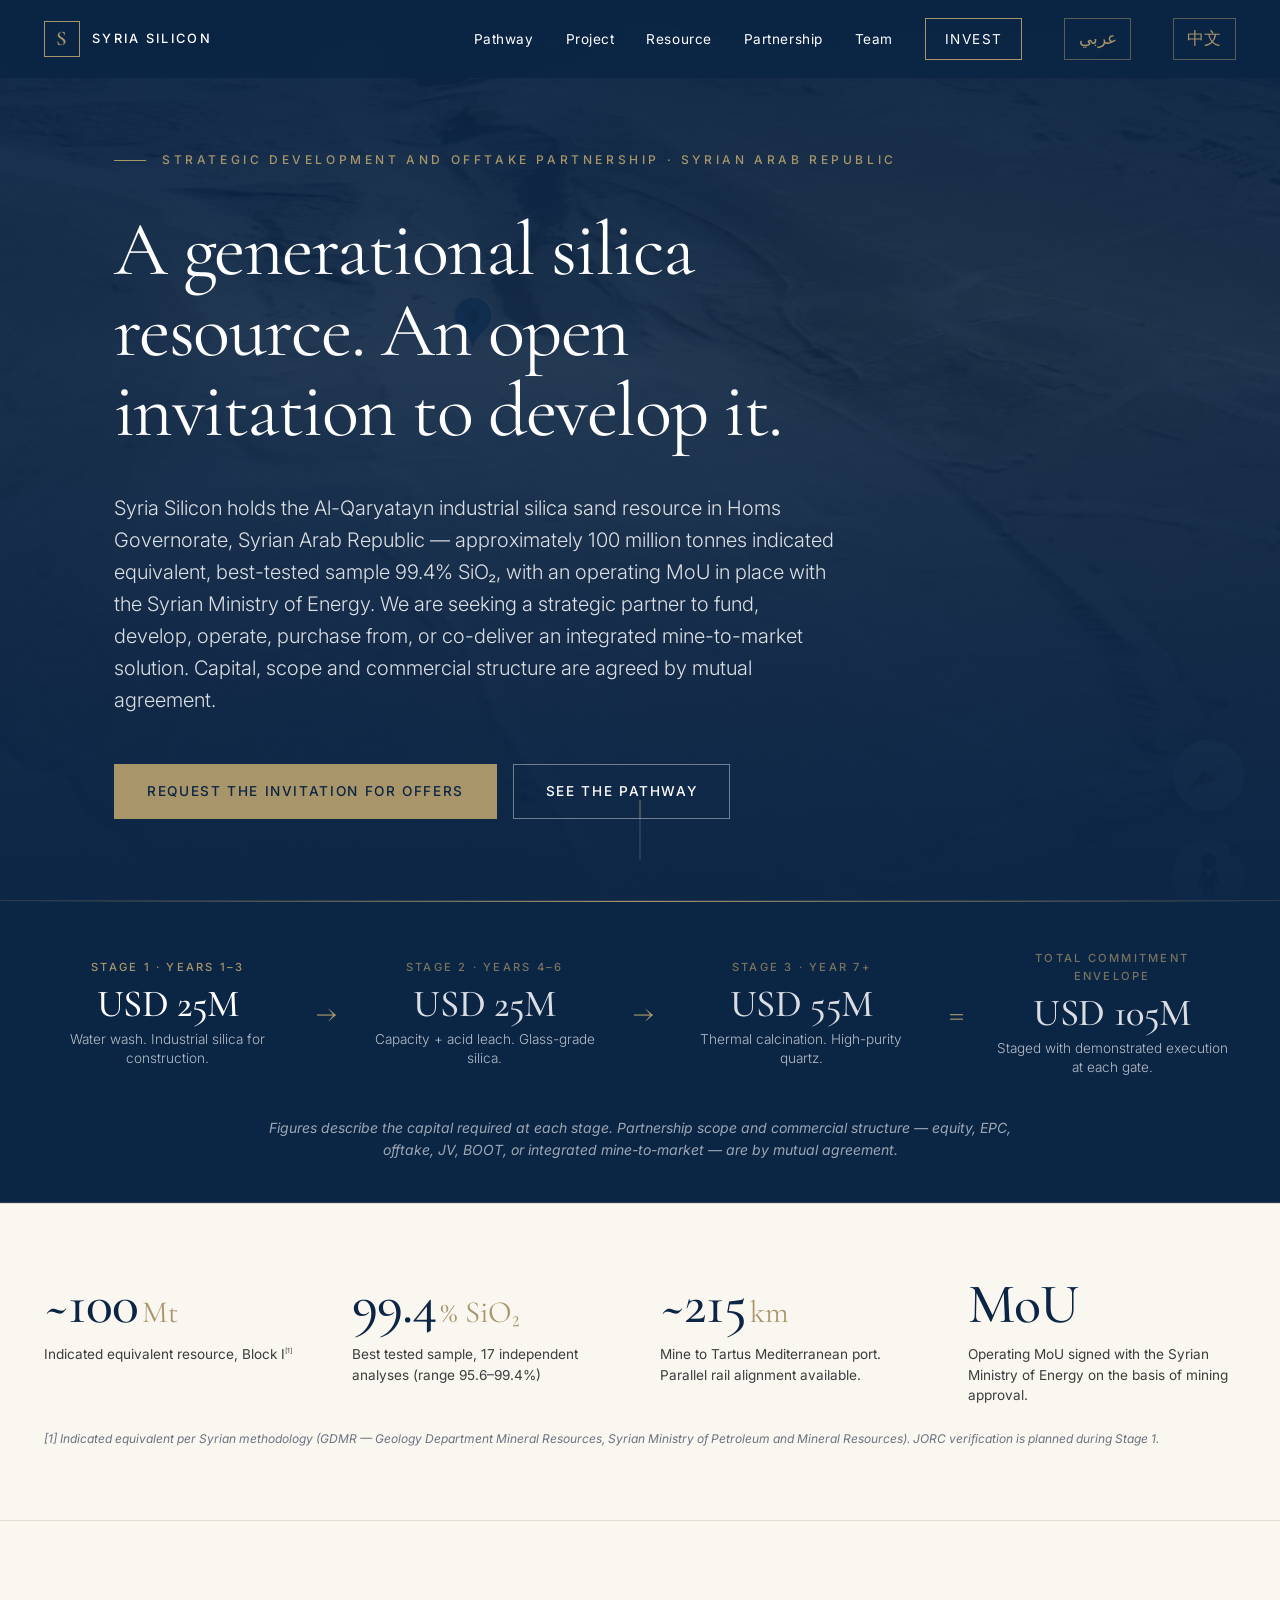
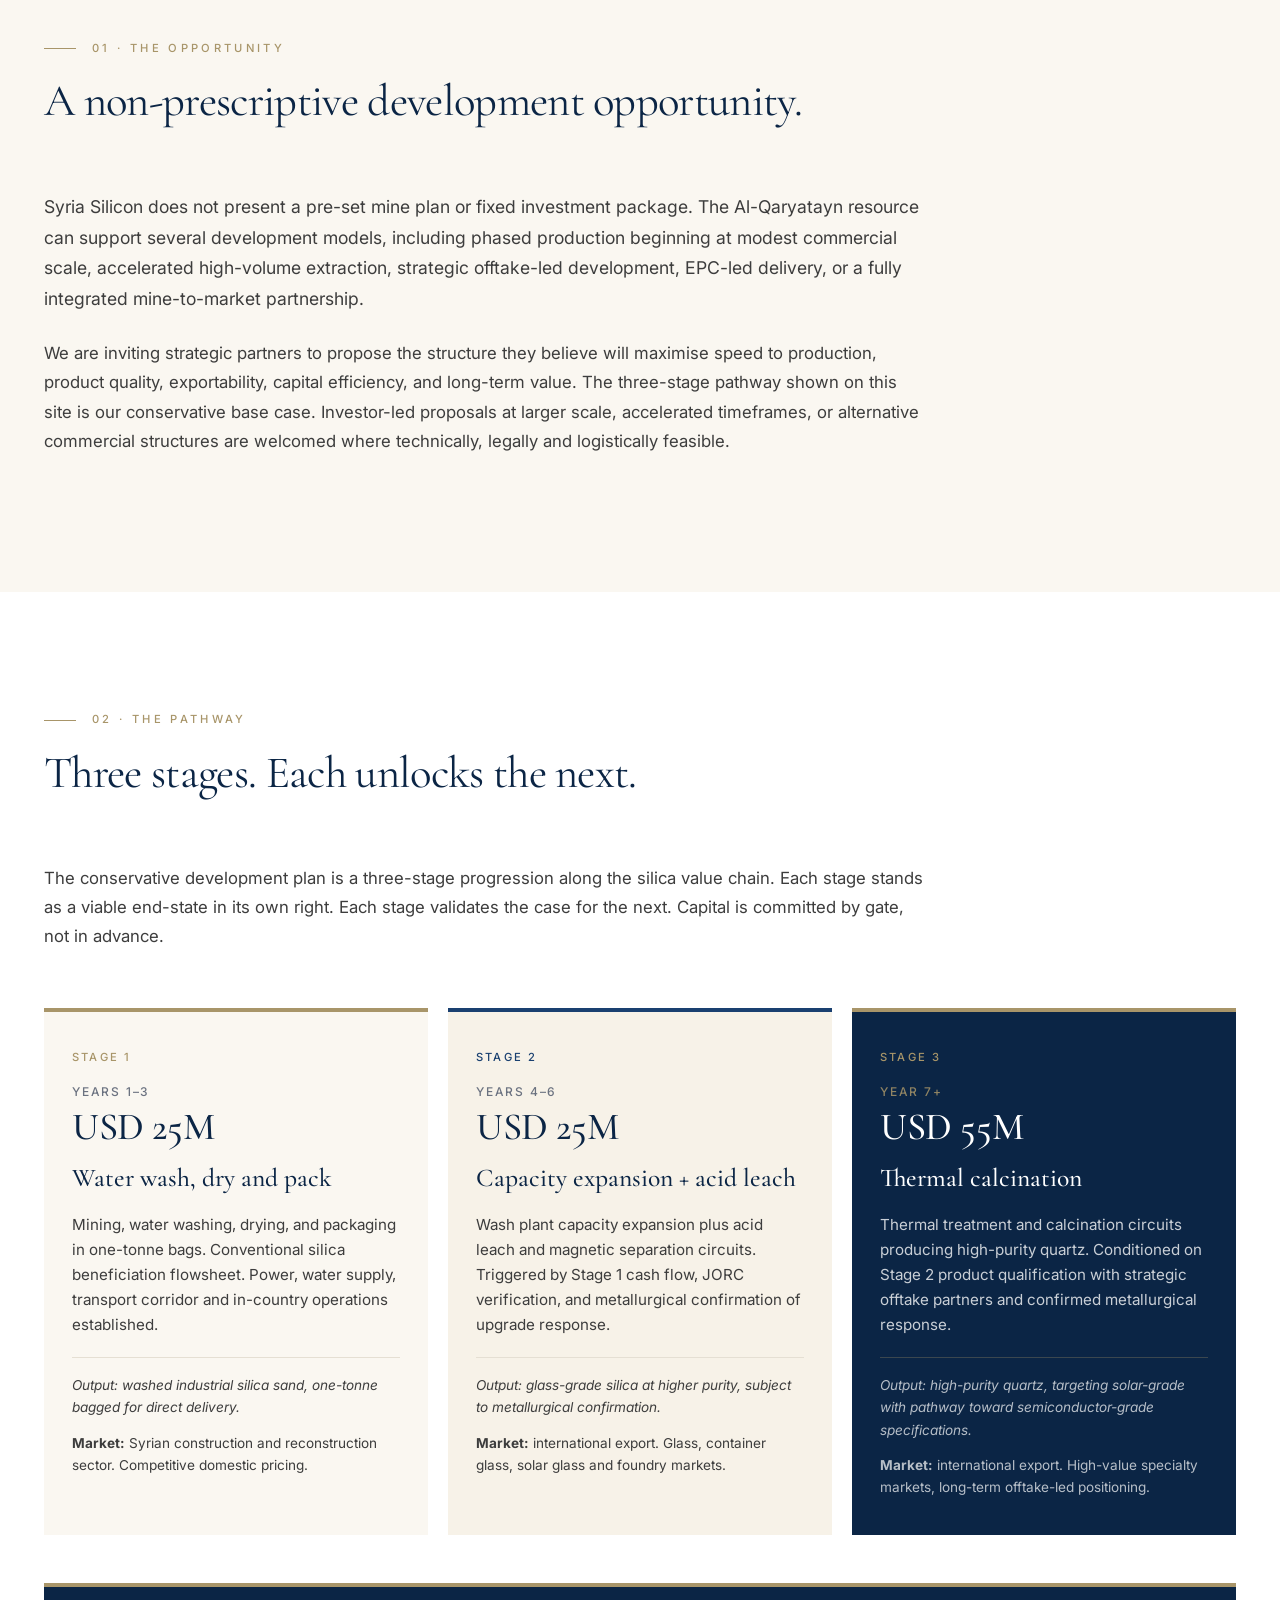
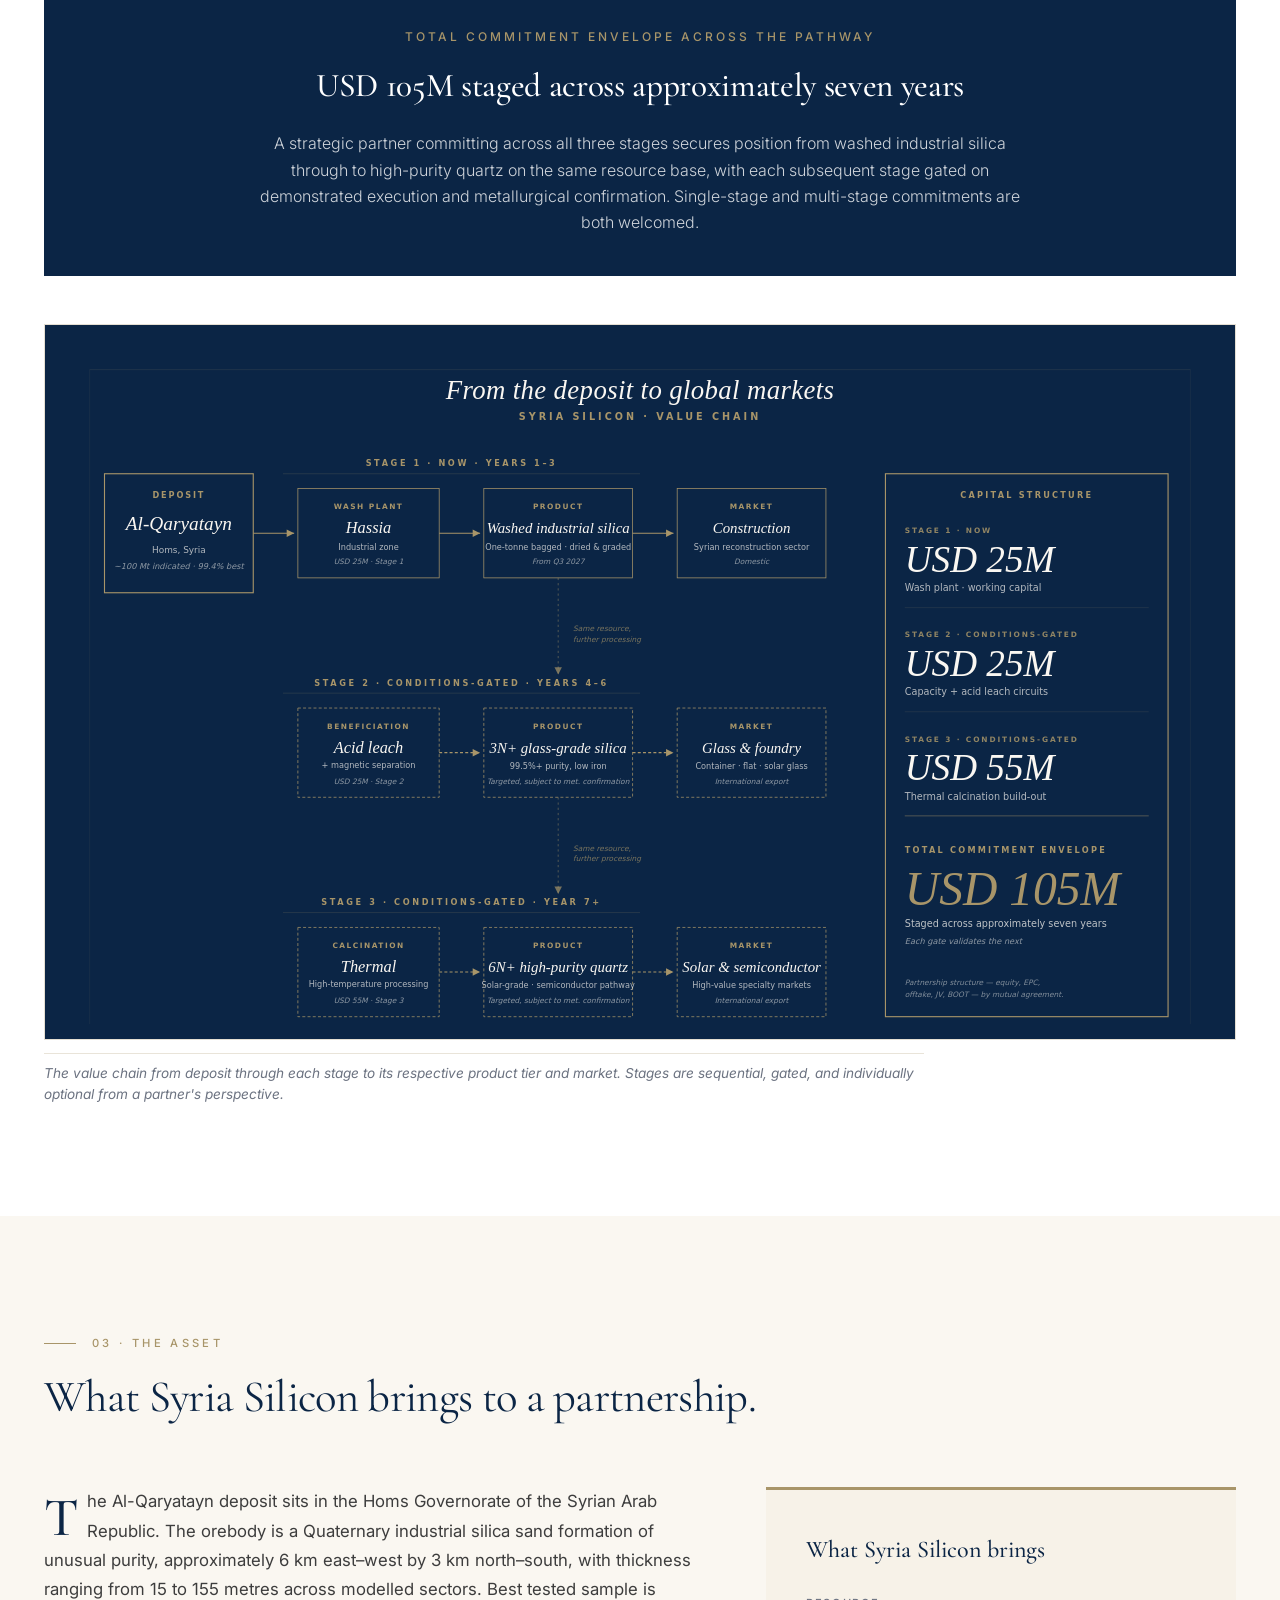
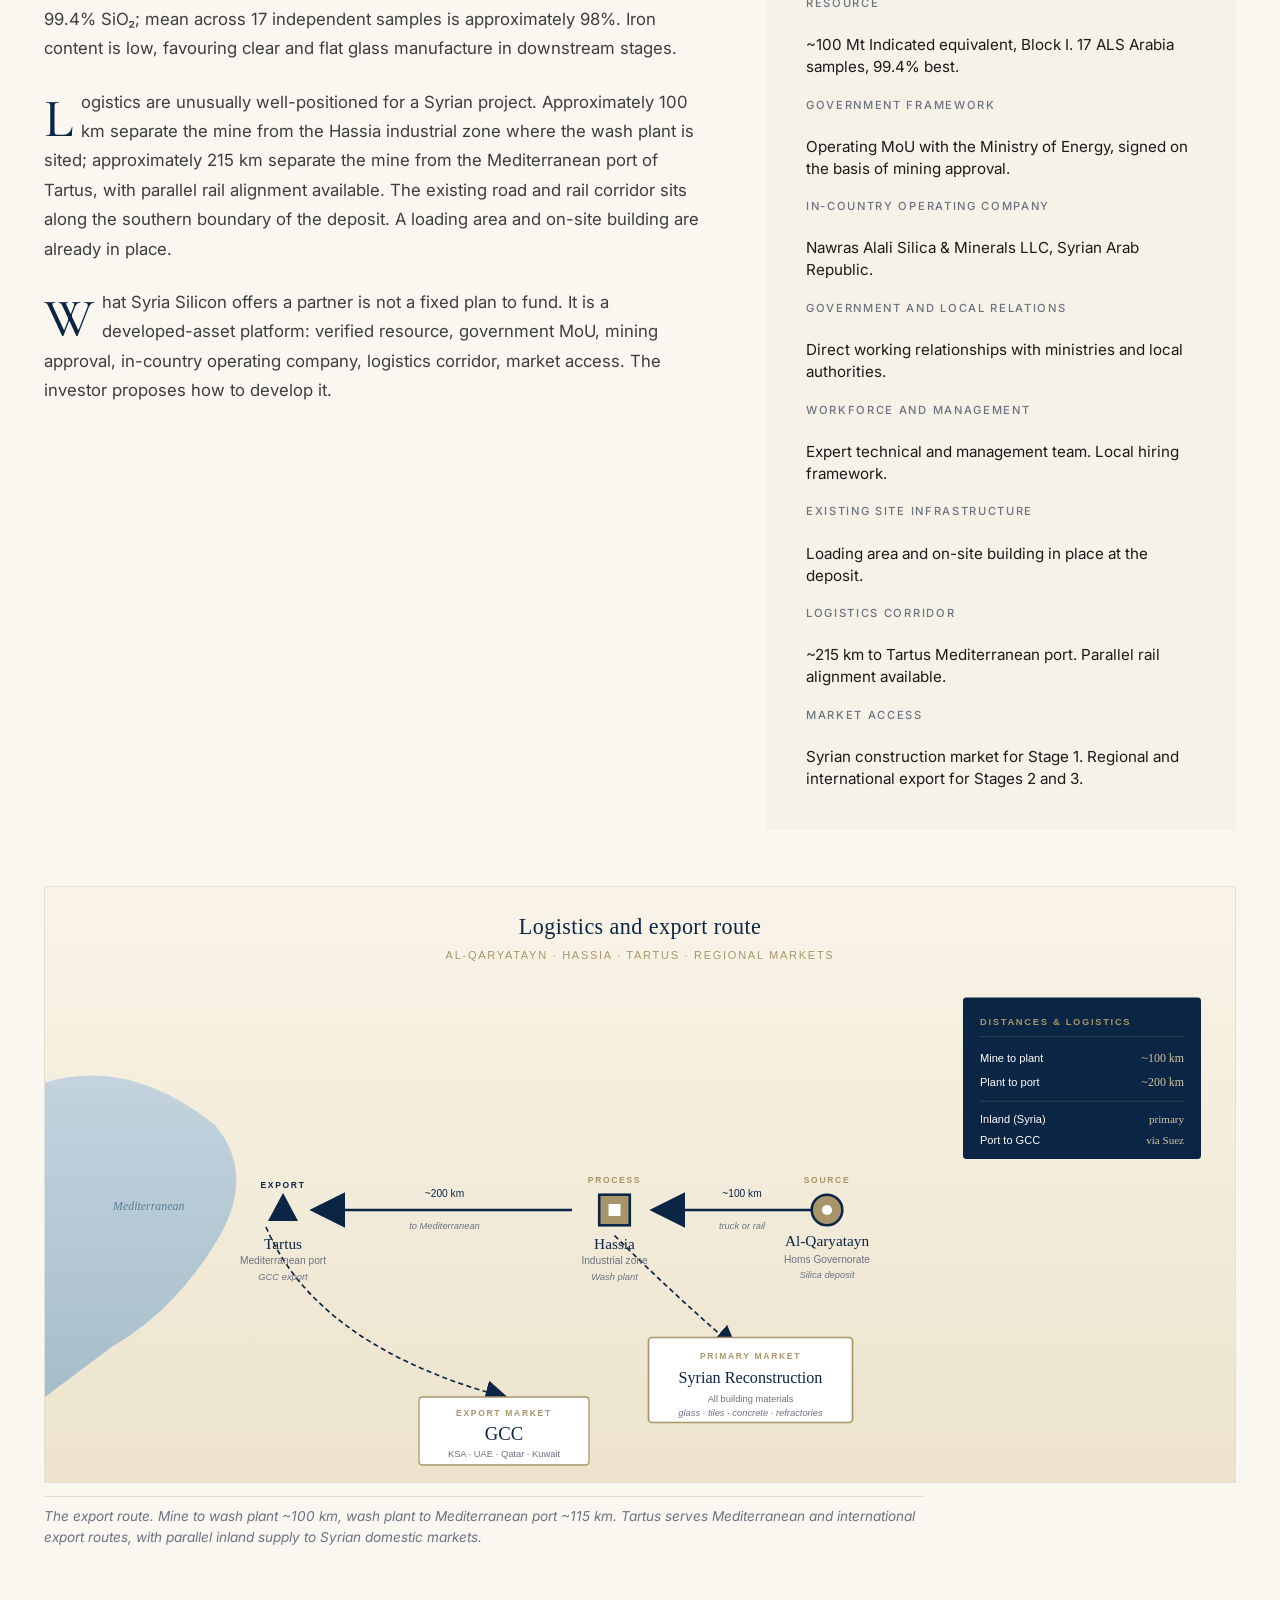
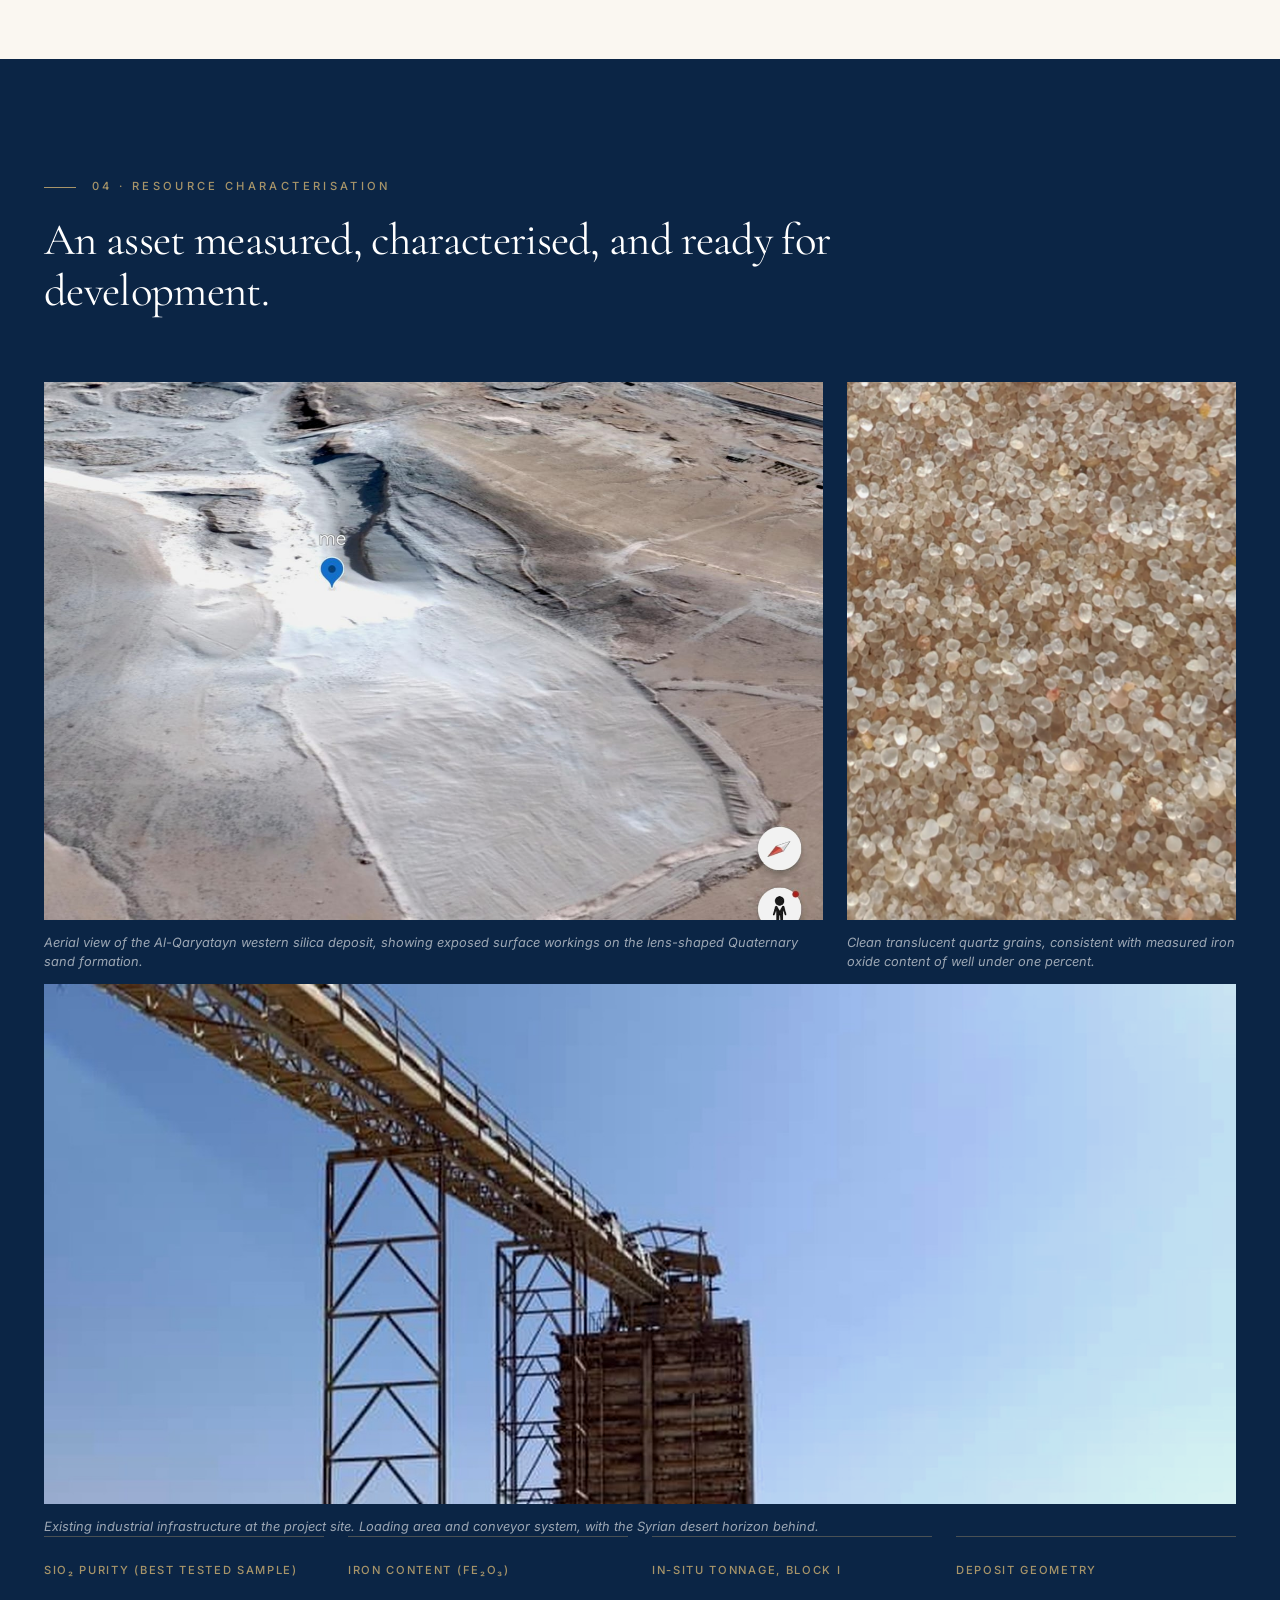
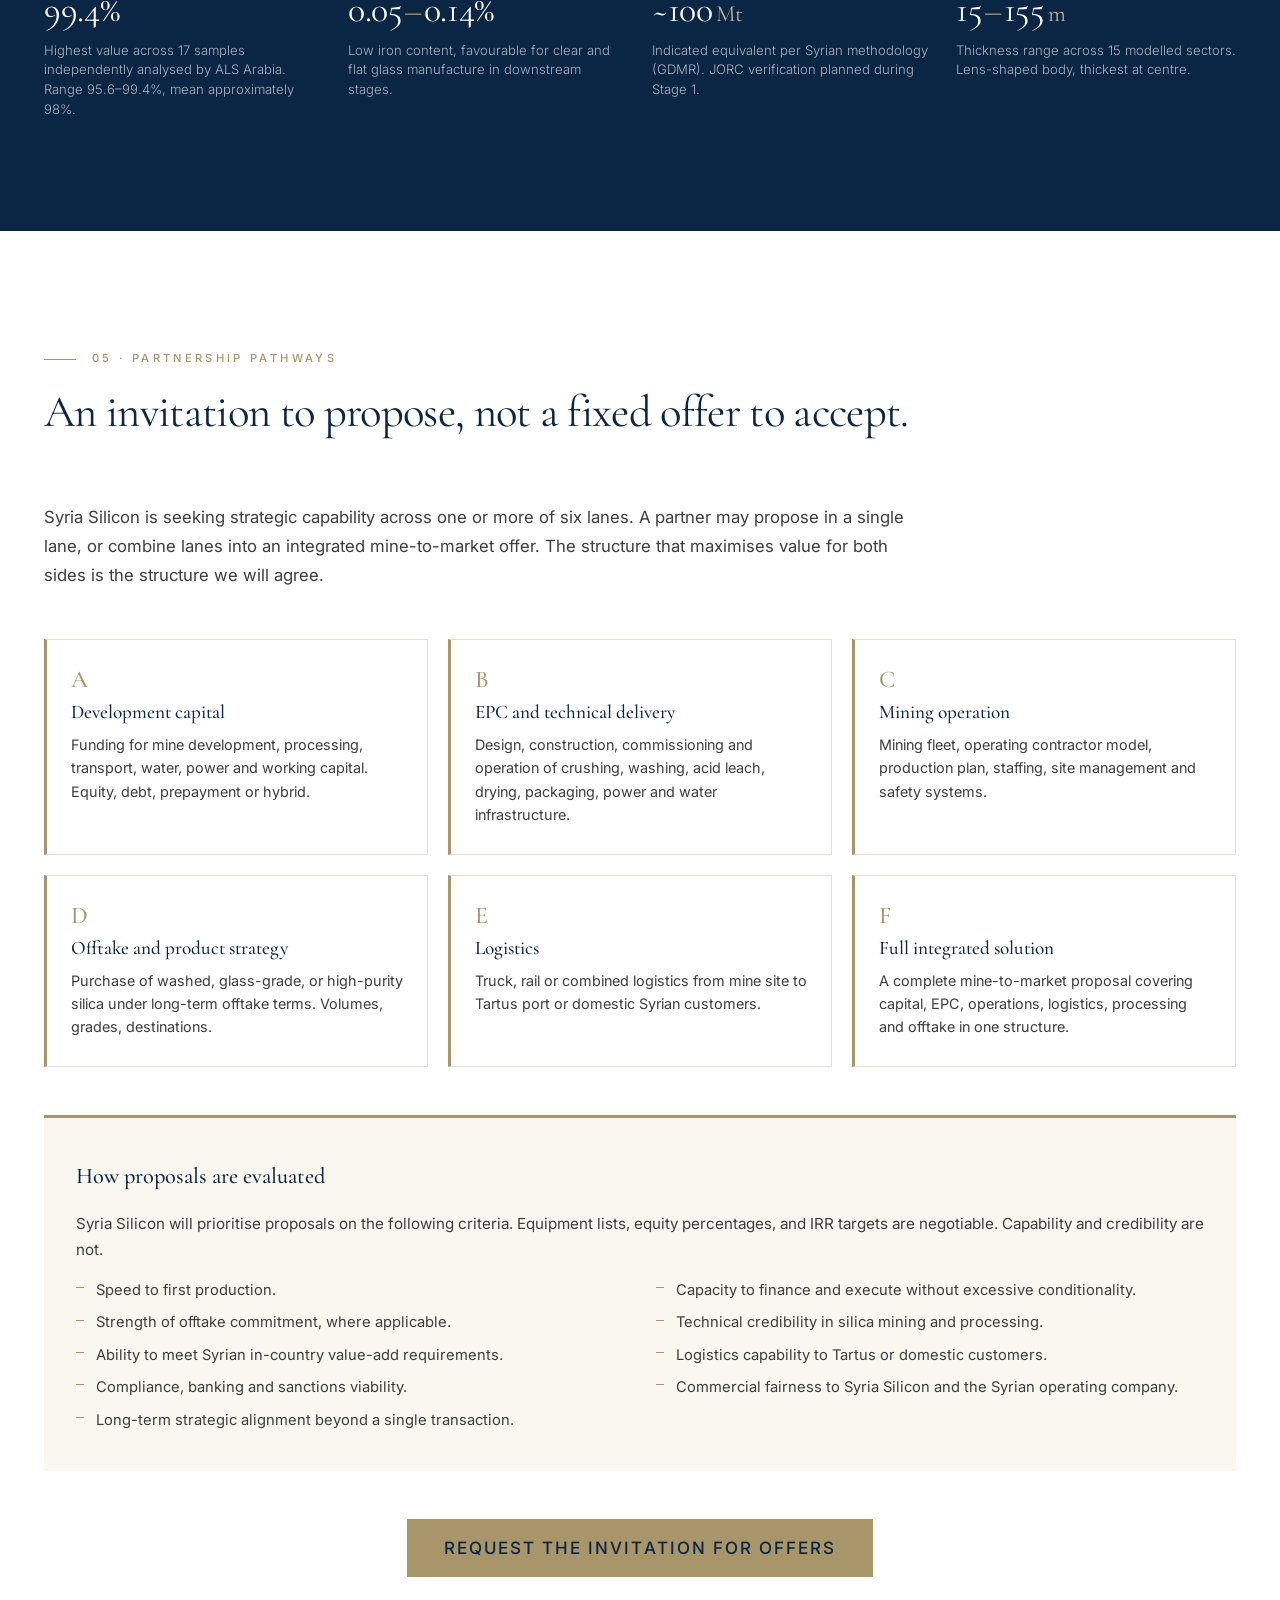
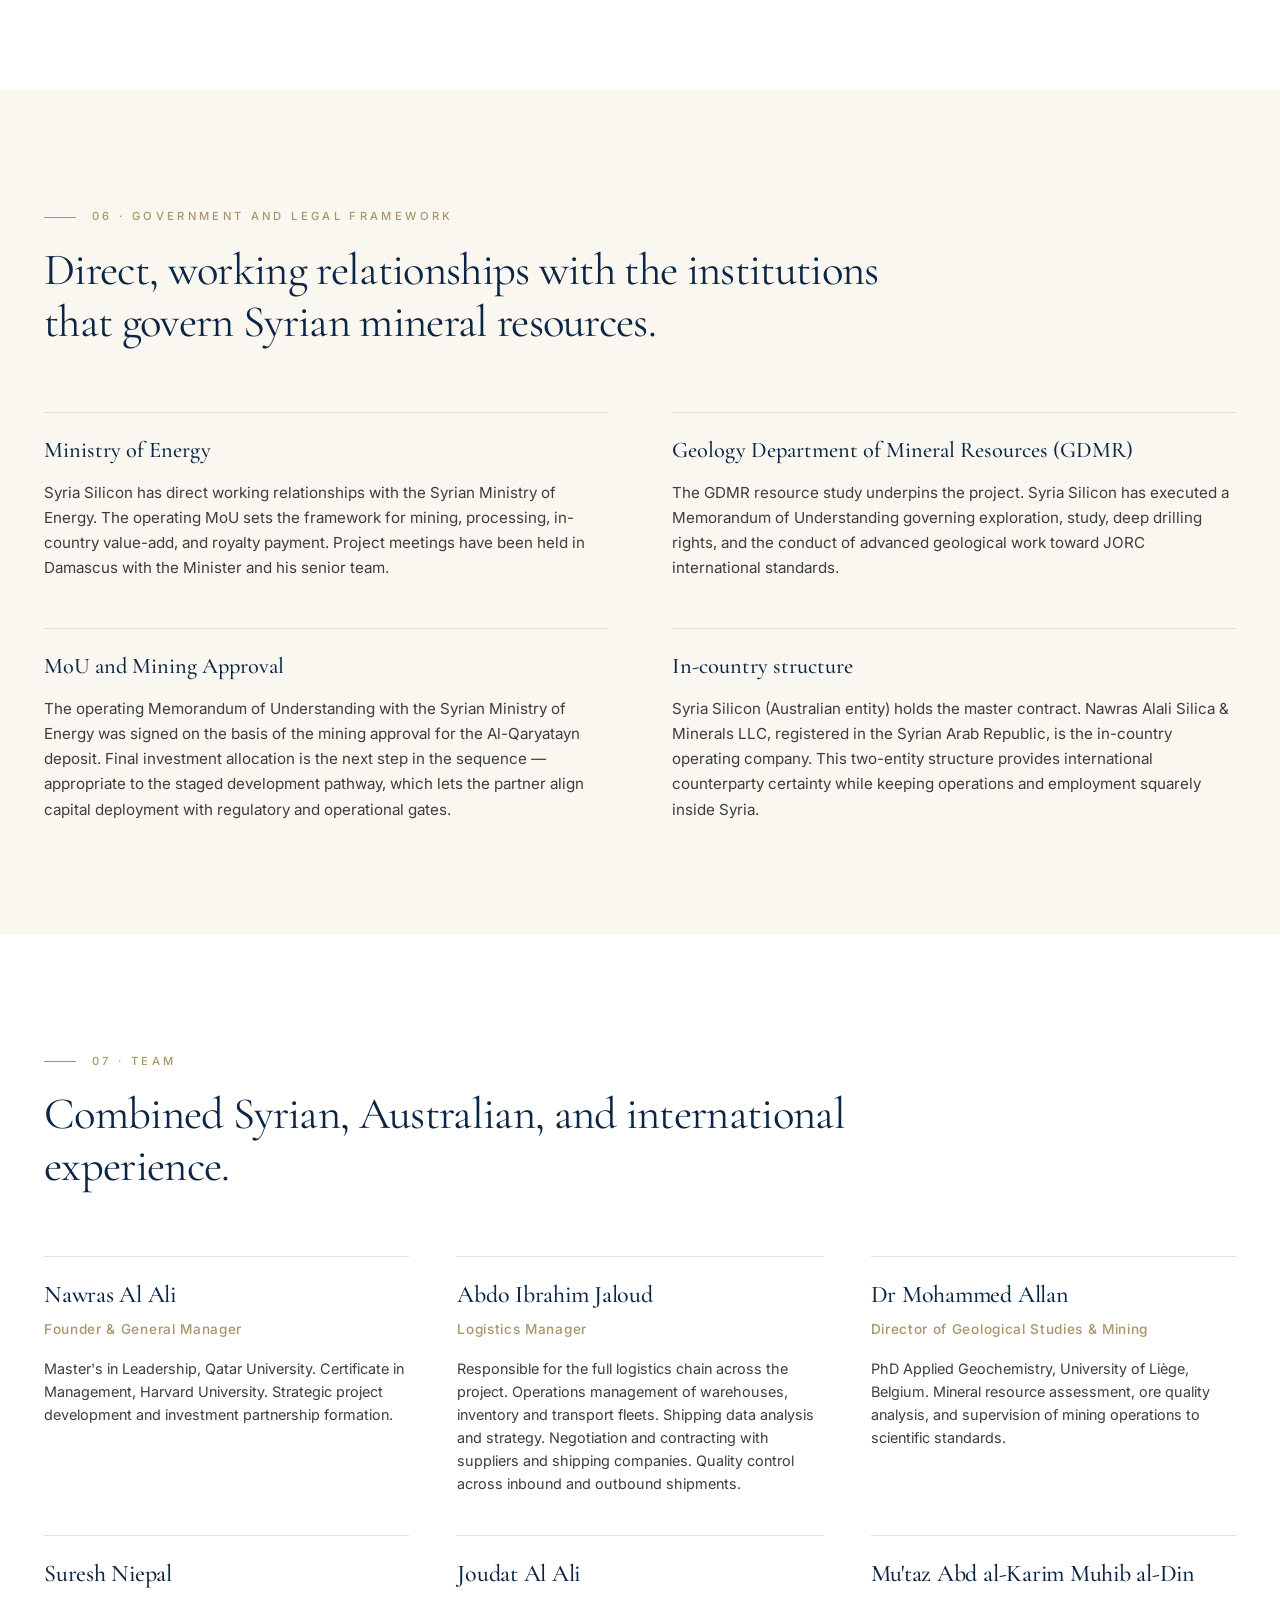
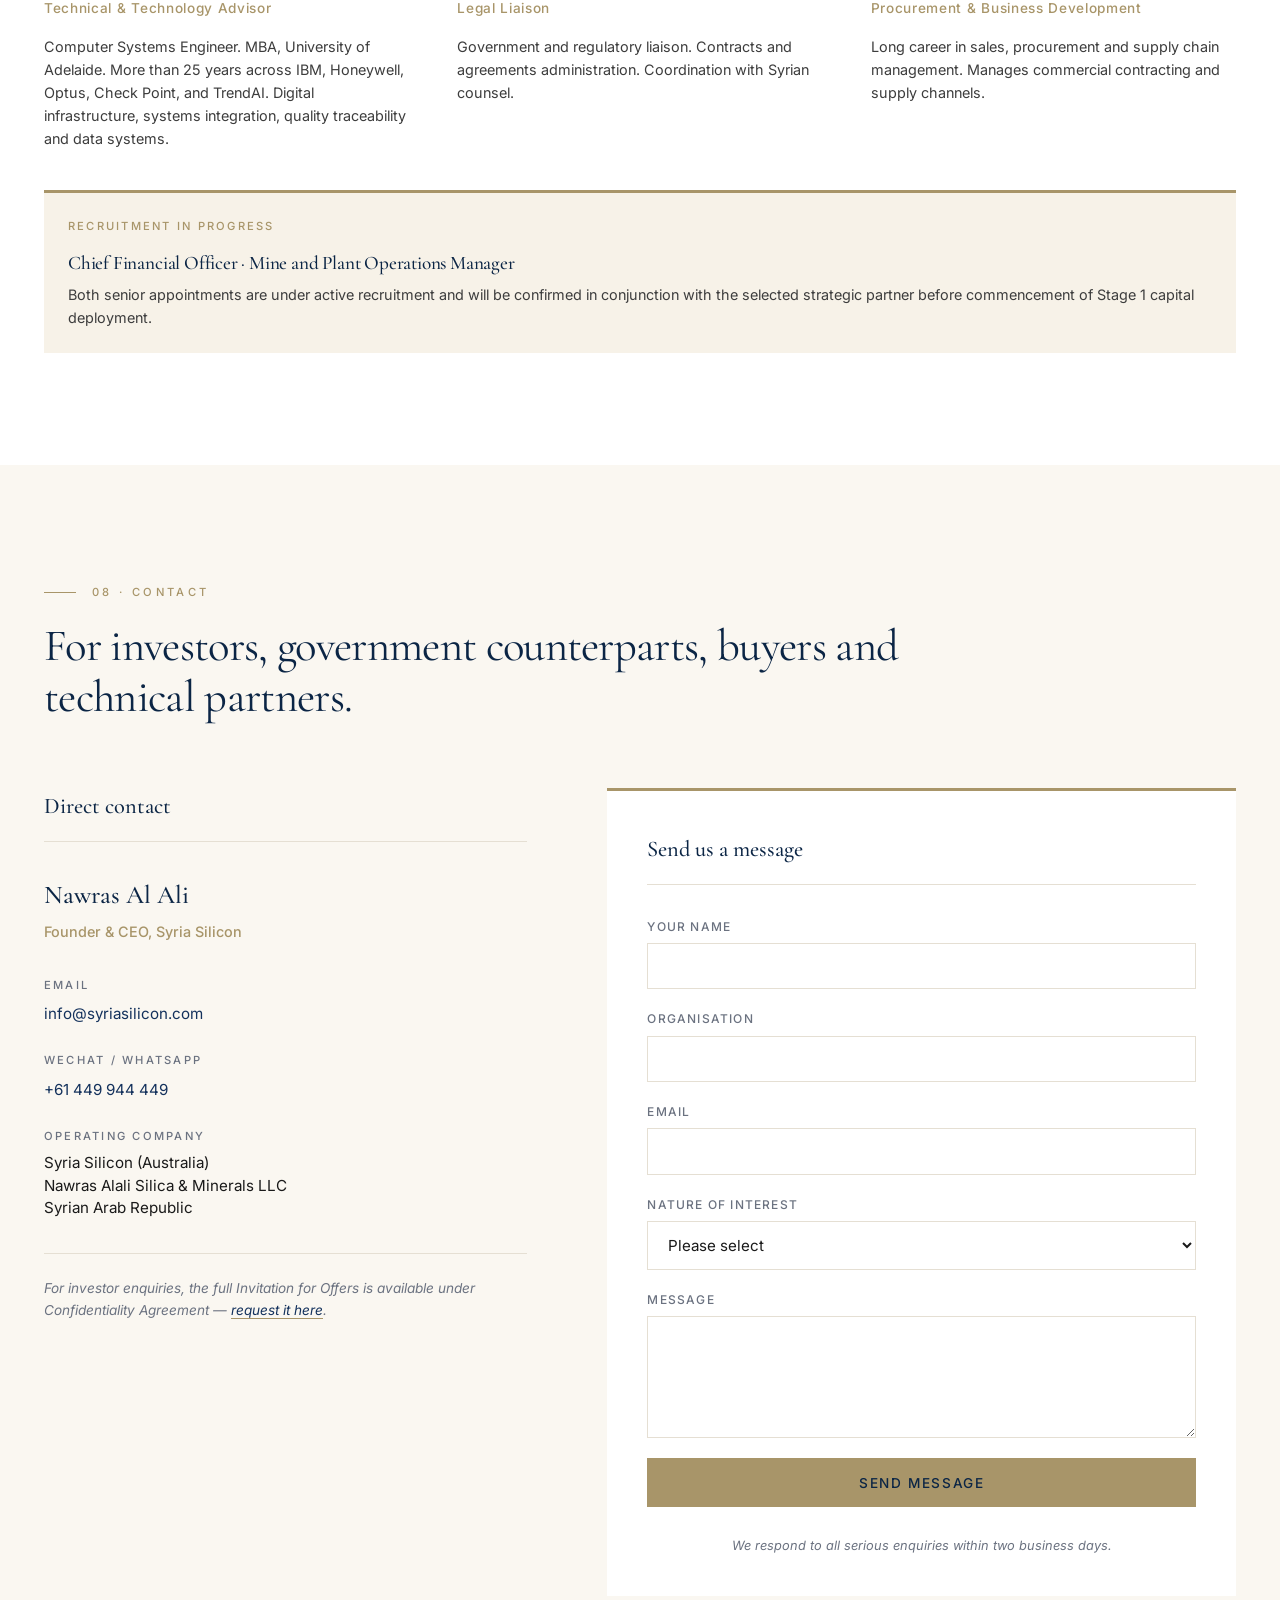
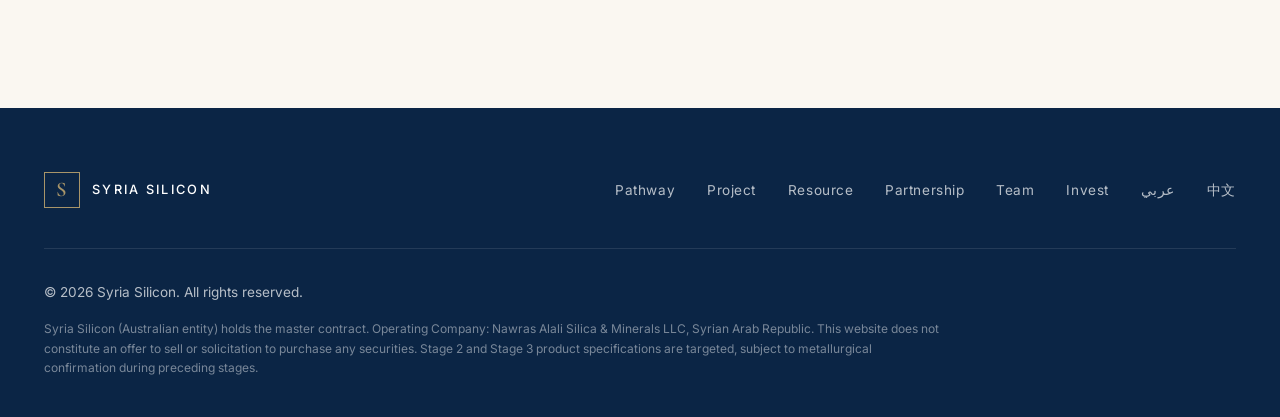
==== commit 5015e8eb: "Correct team name: Dr Mohammed Allan (EN/ZH), د. محمد علان (AR)" ====
--- a/index.html
+++ b/index.html
@@ -442,7 +442,7 @@
       </div>
 
       <div class="team-member">
-        <h3 class="team-name">Dr Mohammed Alalan</h3>
+        <h3 class="team-name">Dr Mohammed Allan</h3>
         <p class="team-role">Director of Geological Studies &amp; Mining</p>
         <p class="team-bio">PhD Applied Geochemistry, University of Liège, Belgium. Mineral resource assessment, ore quality analysis, and supervision of mining operations to scientific standards.</p>
       </div>
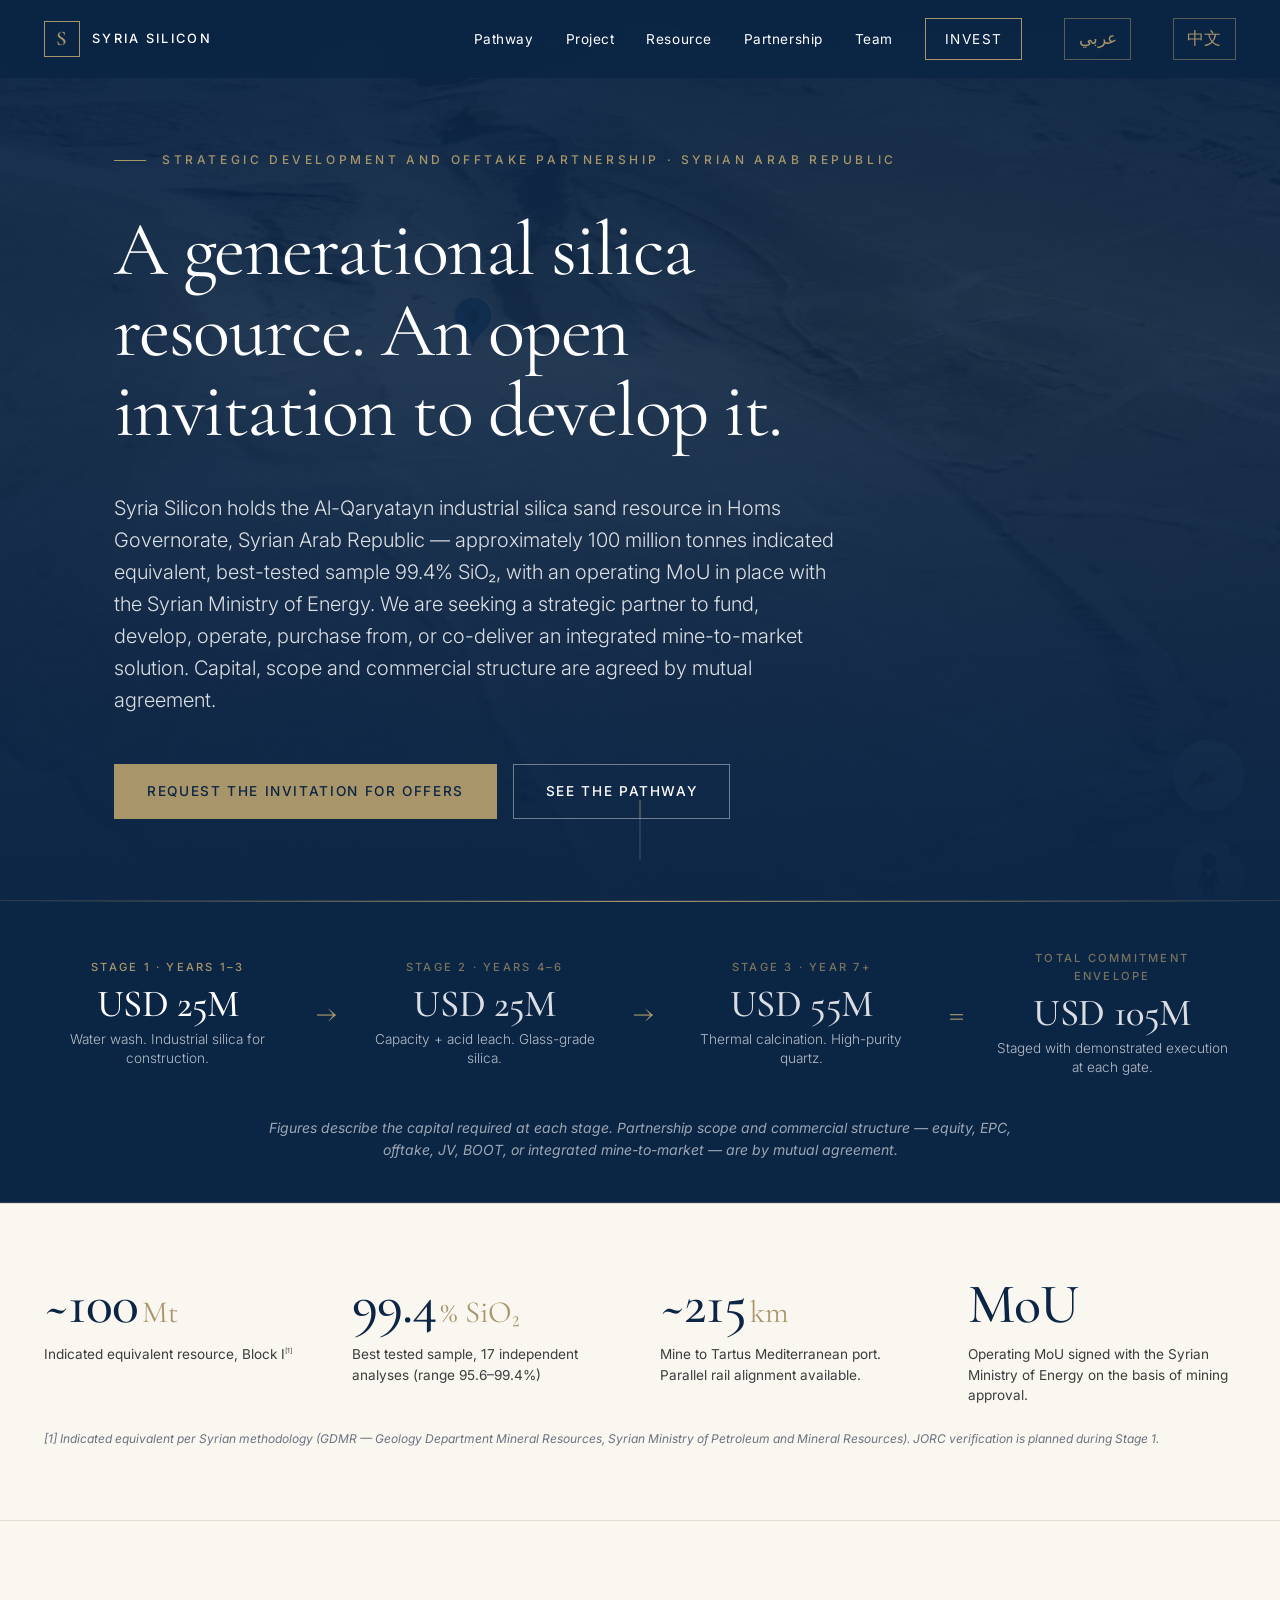
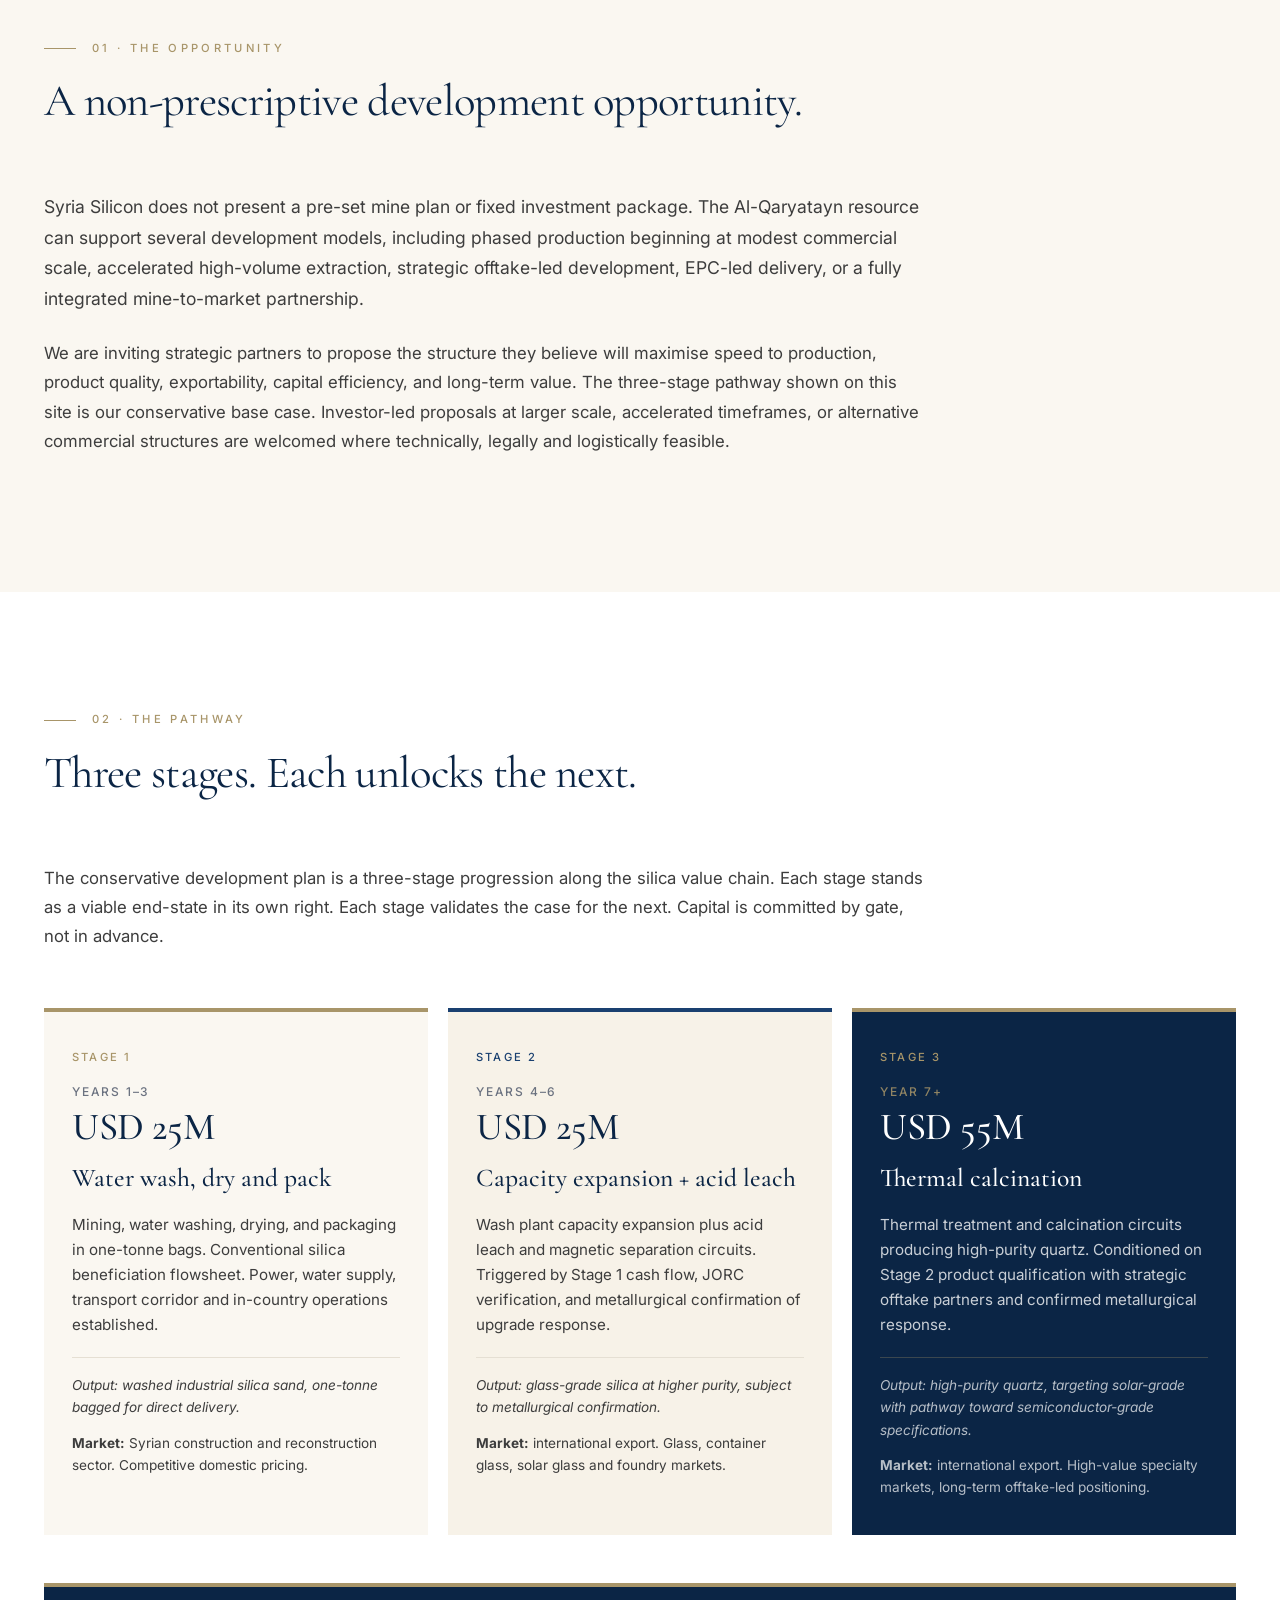
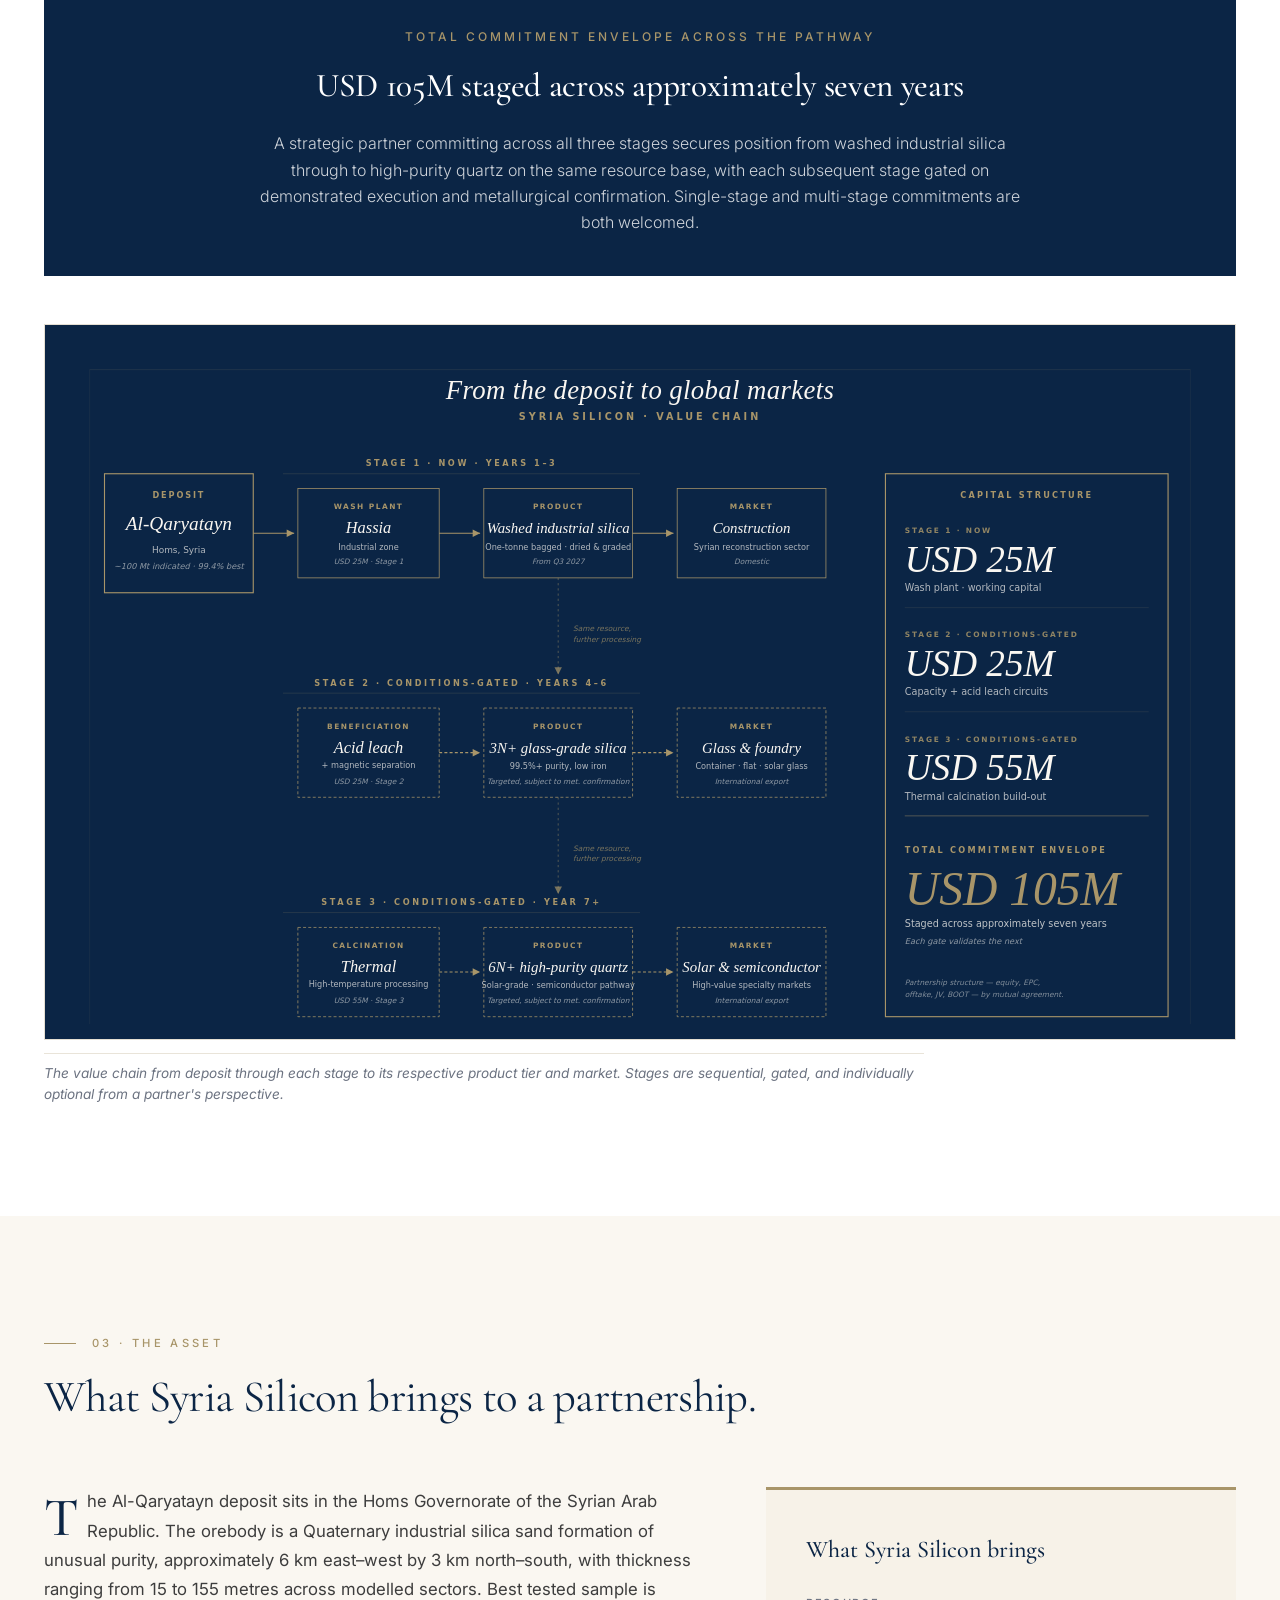
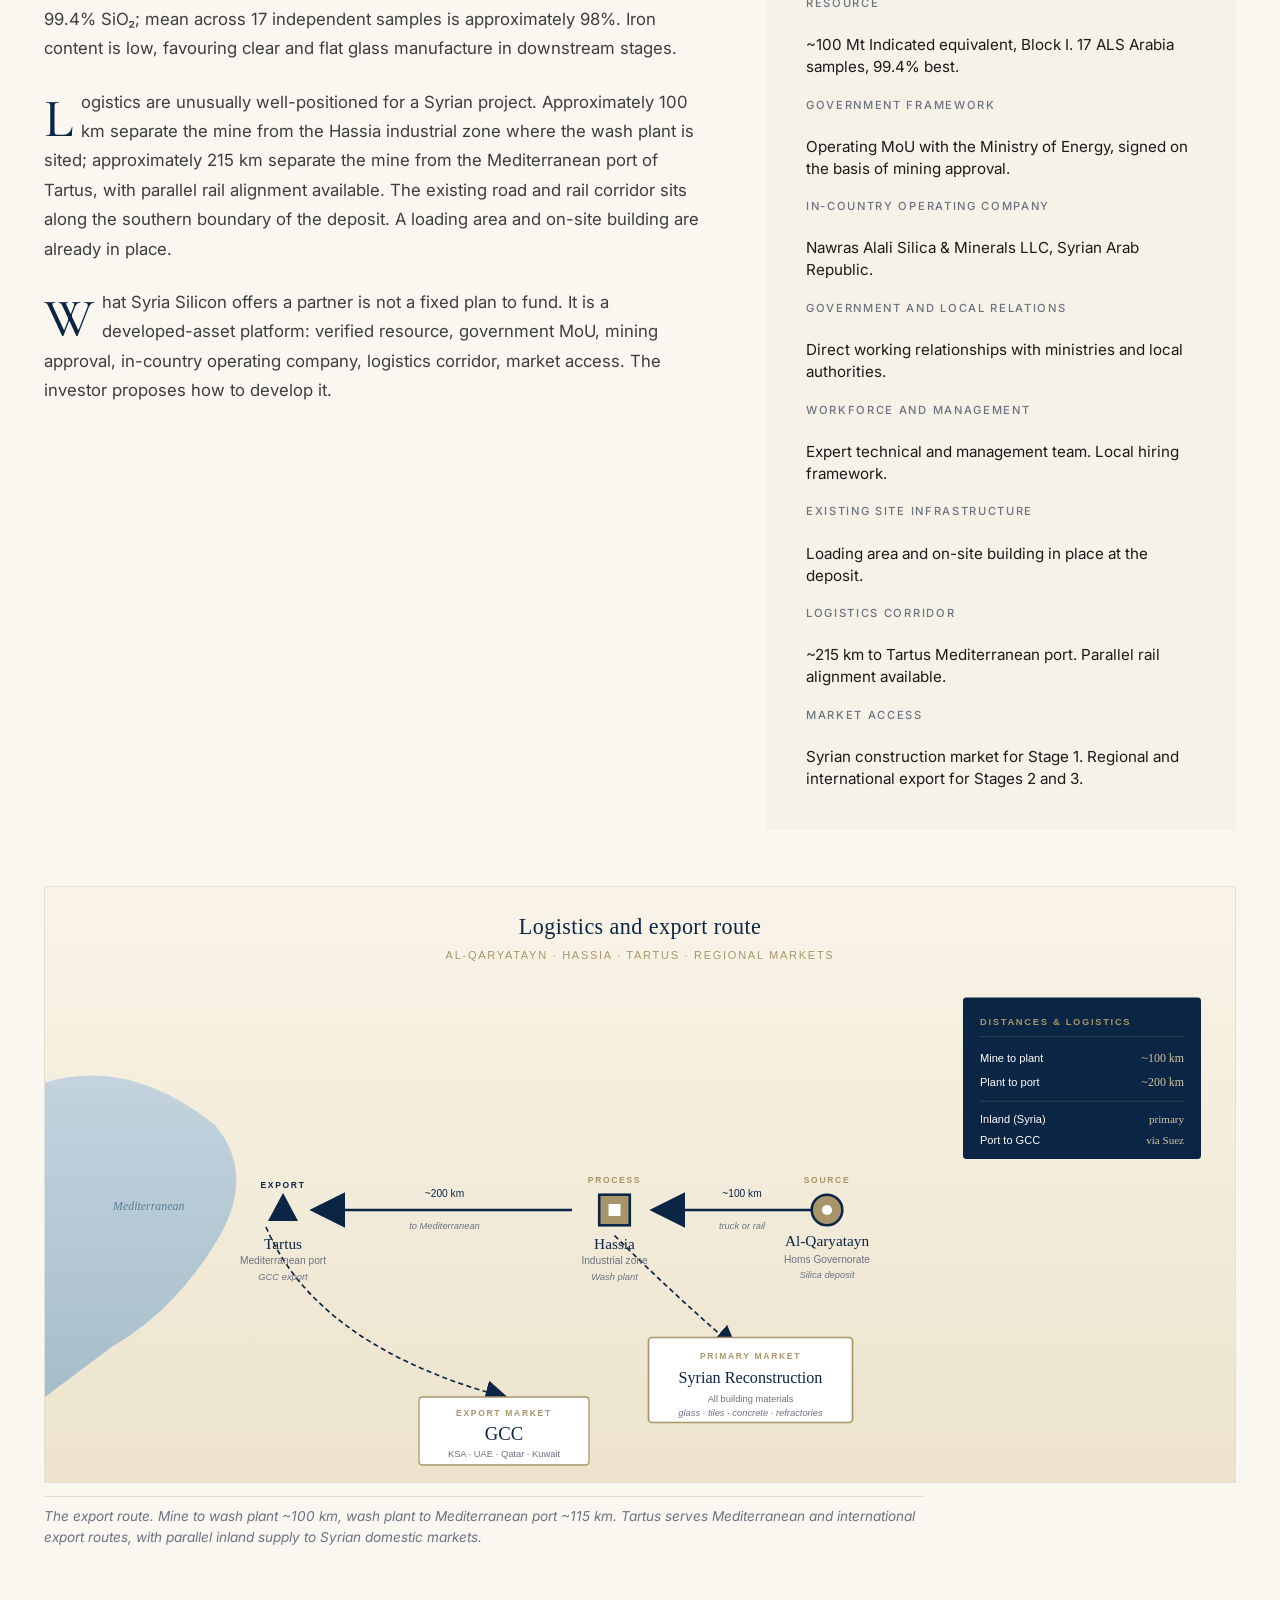
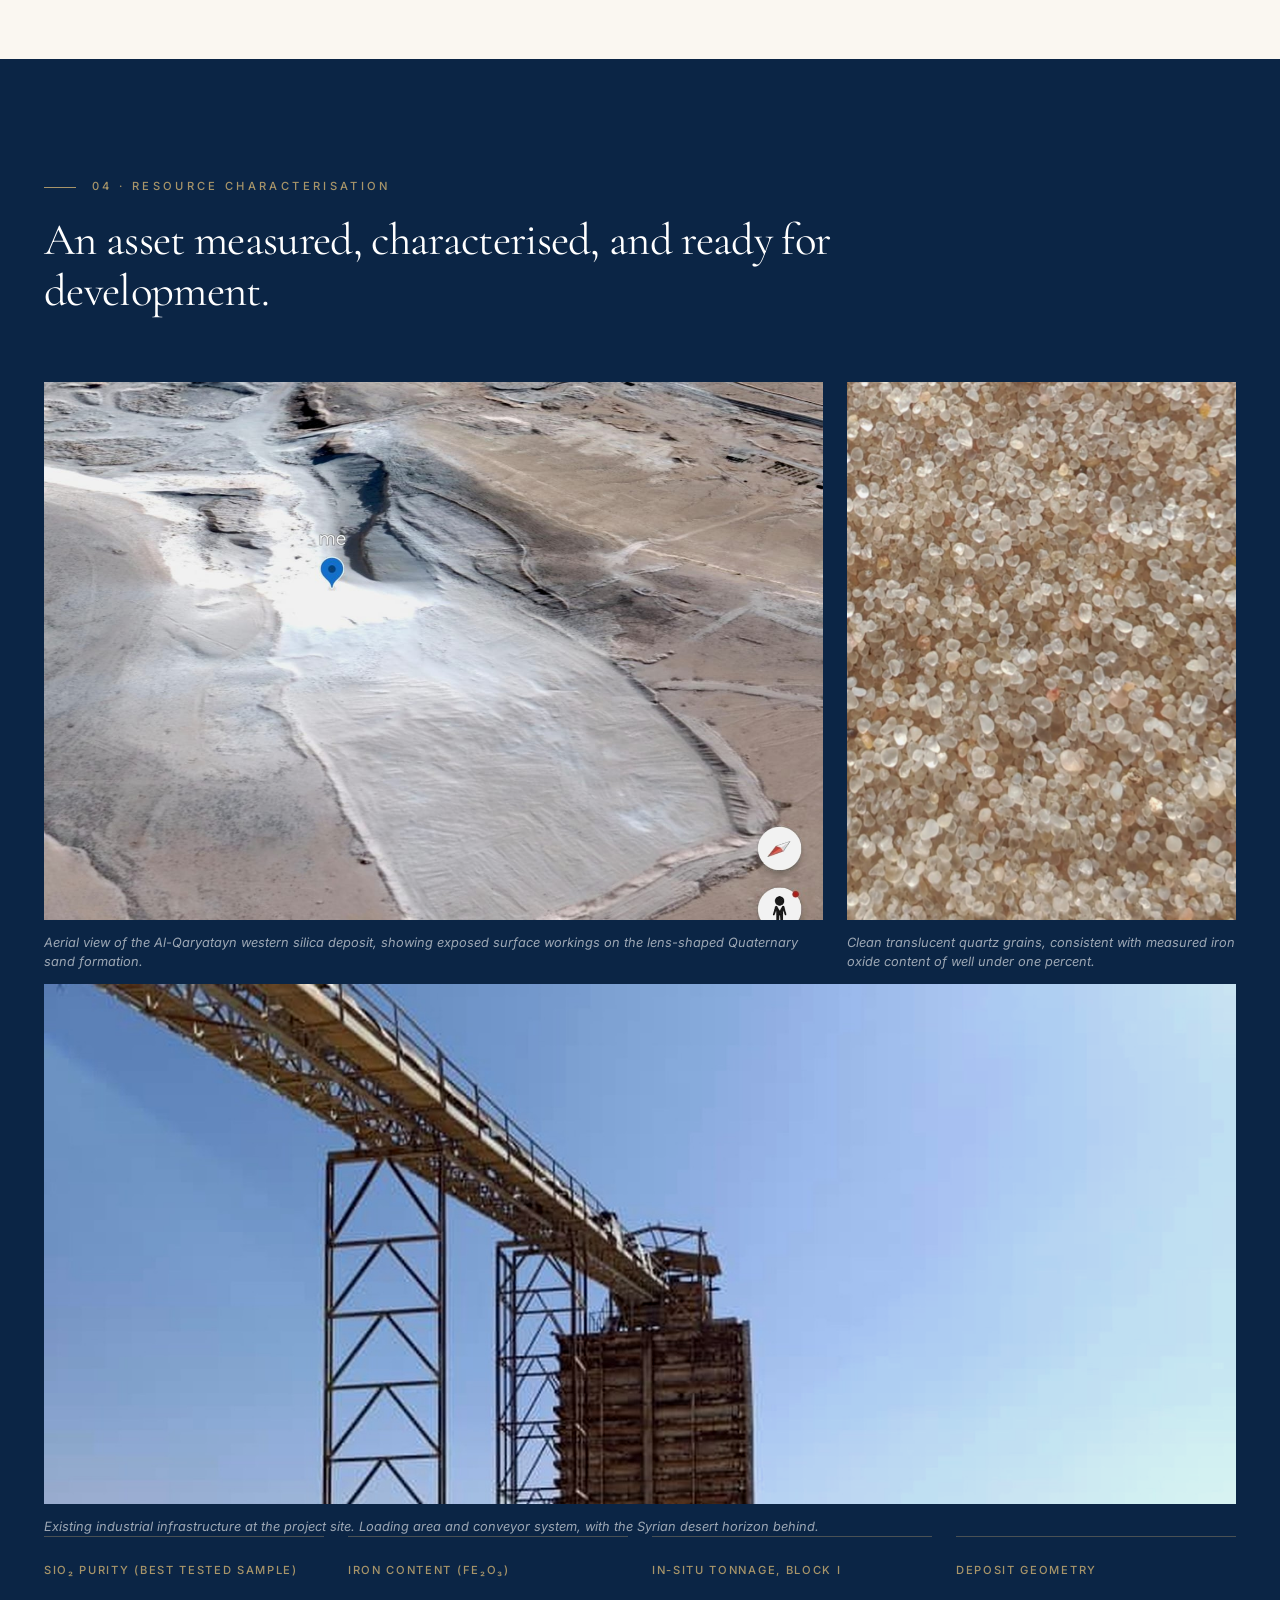
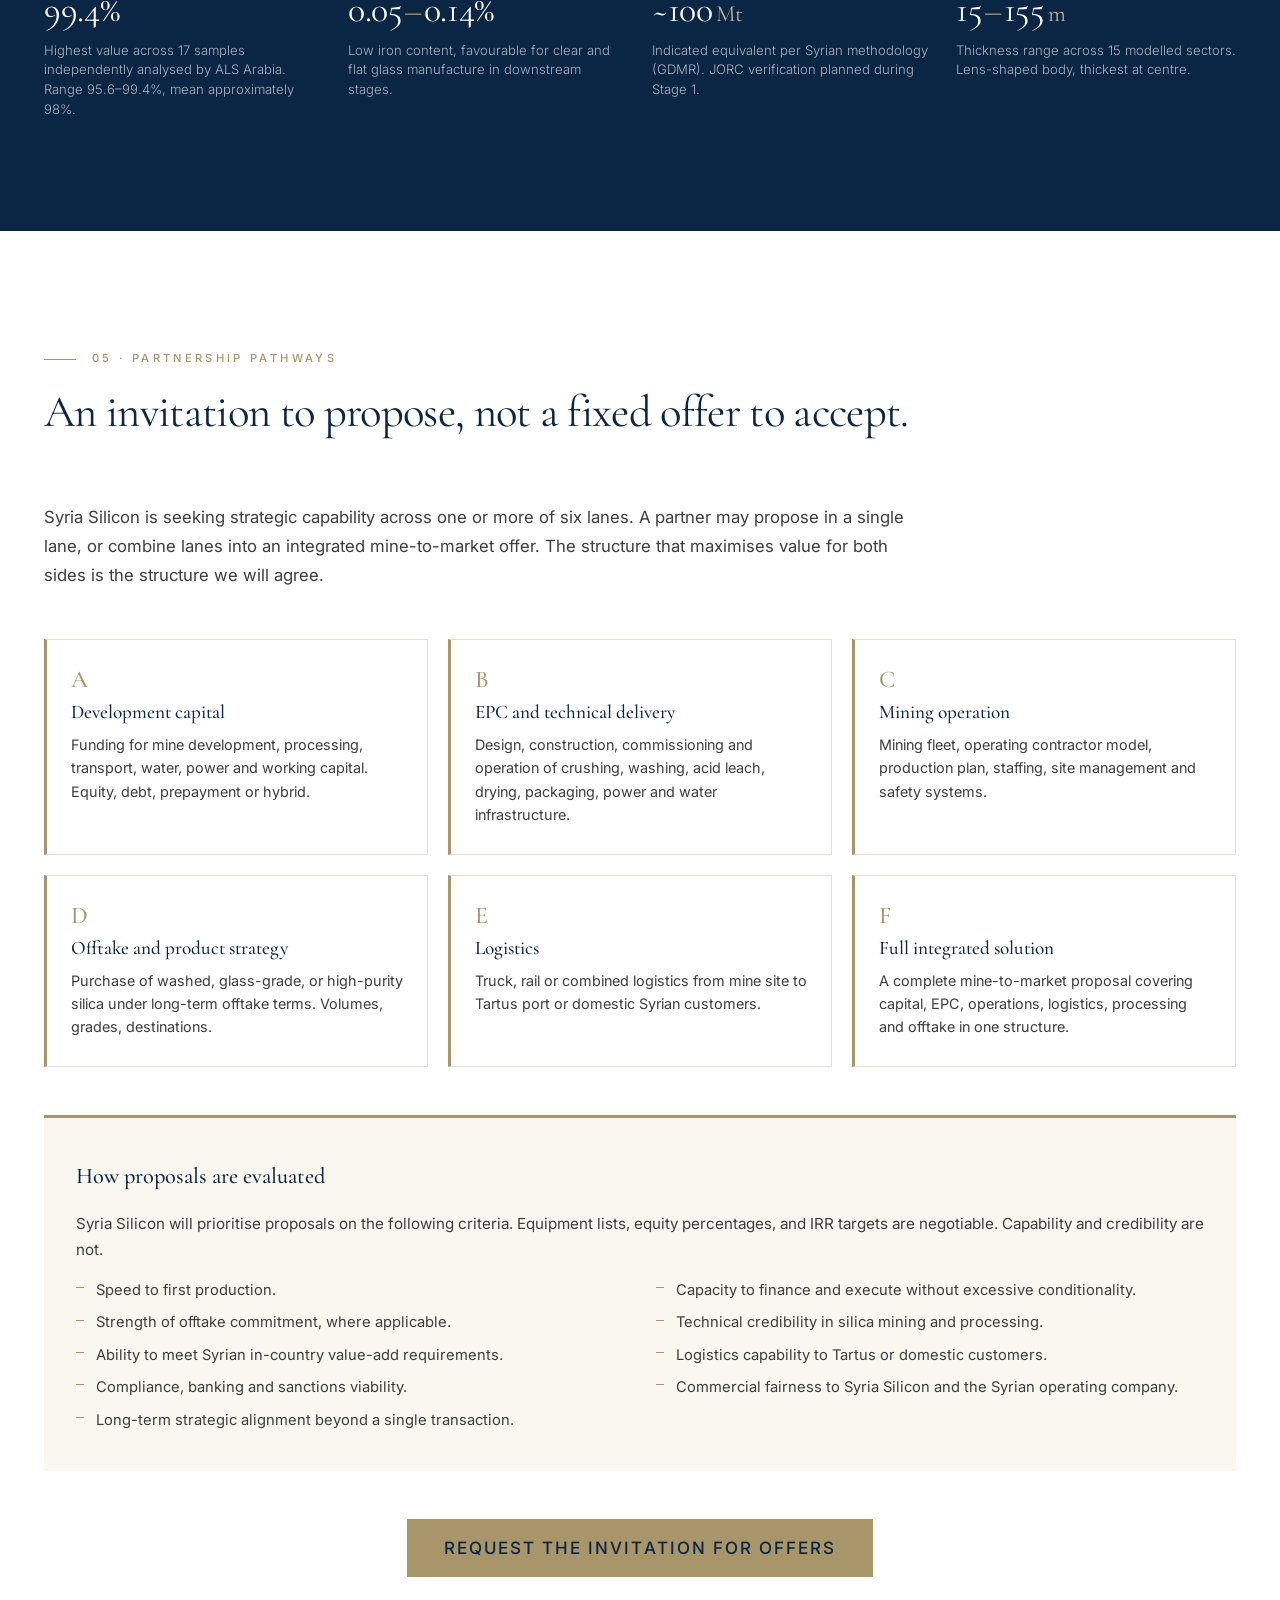
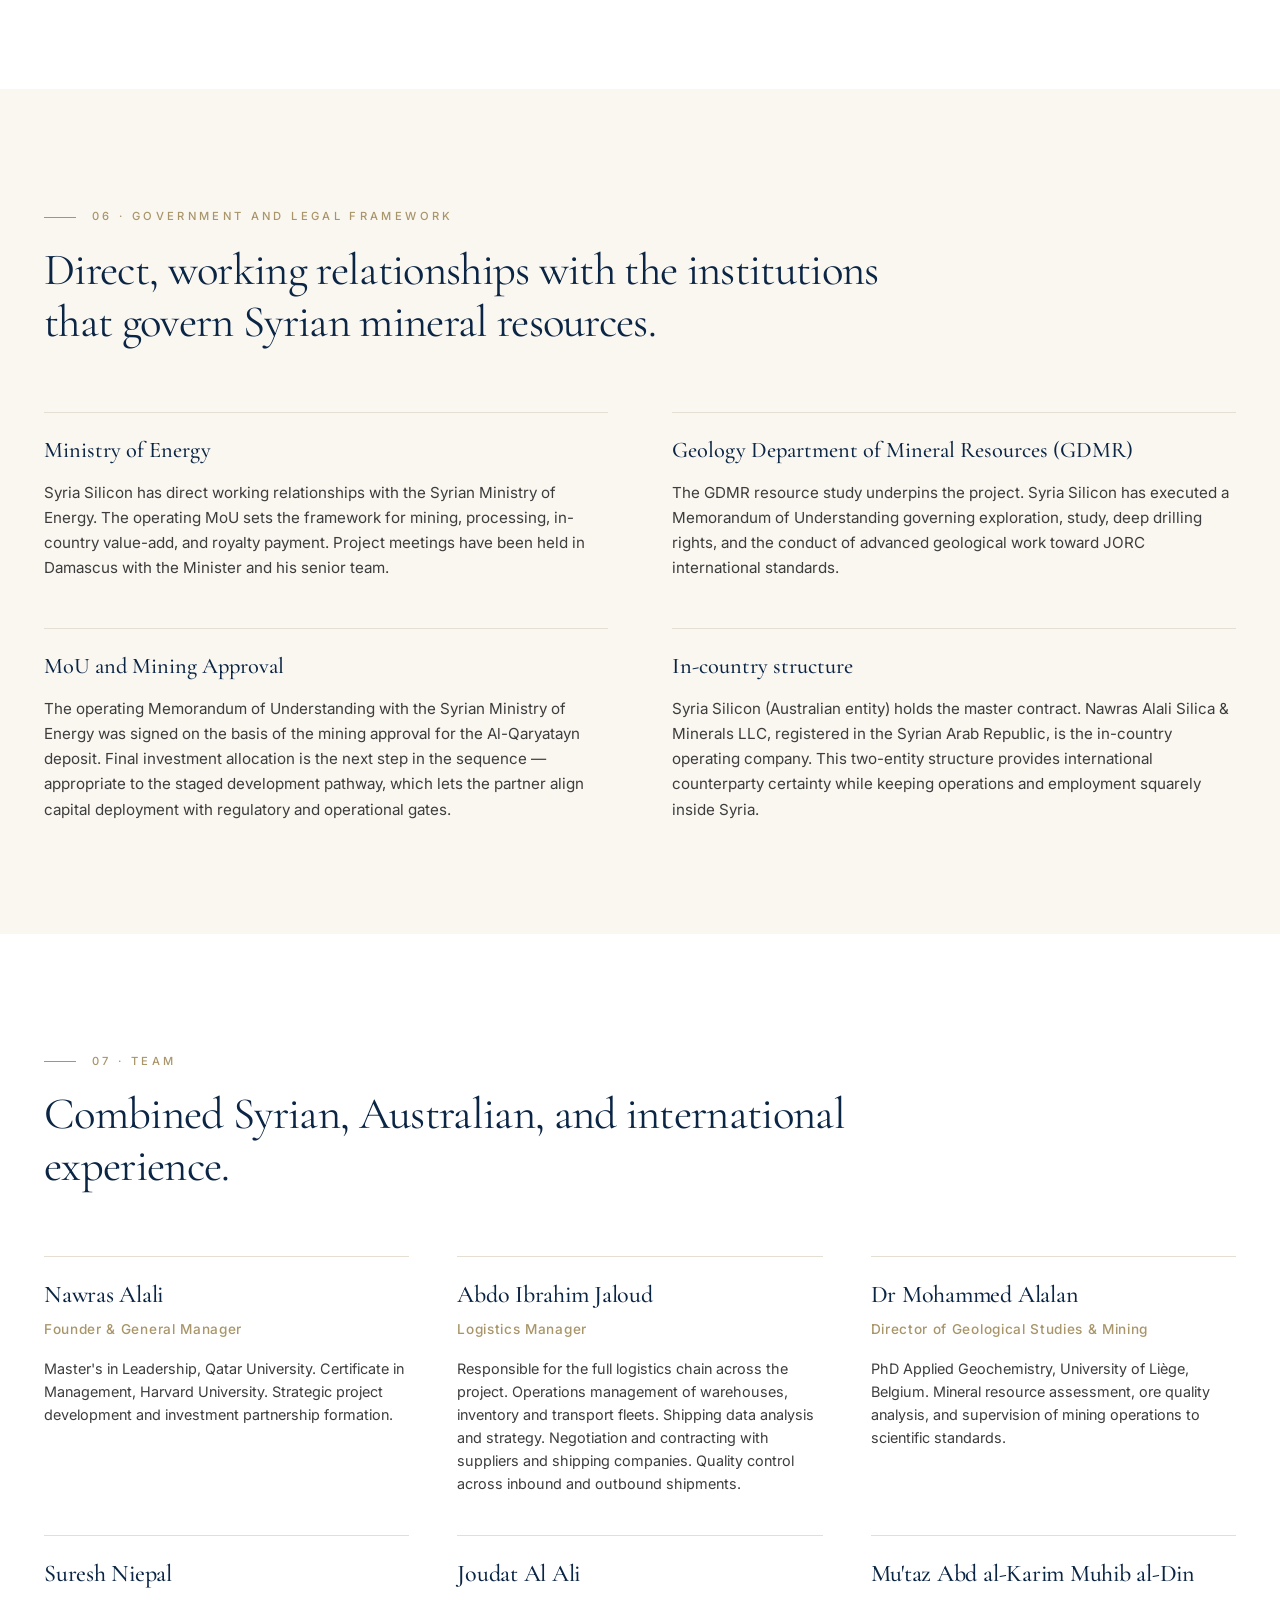
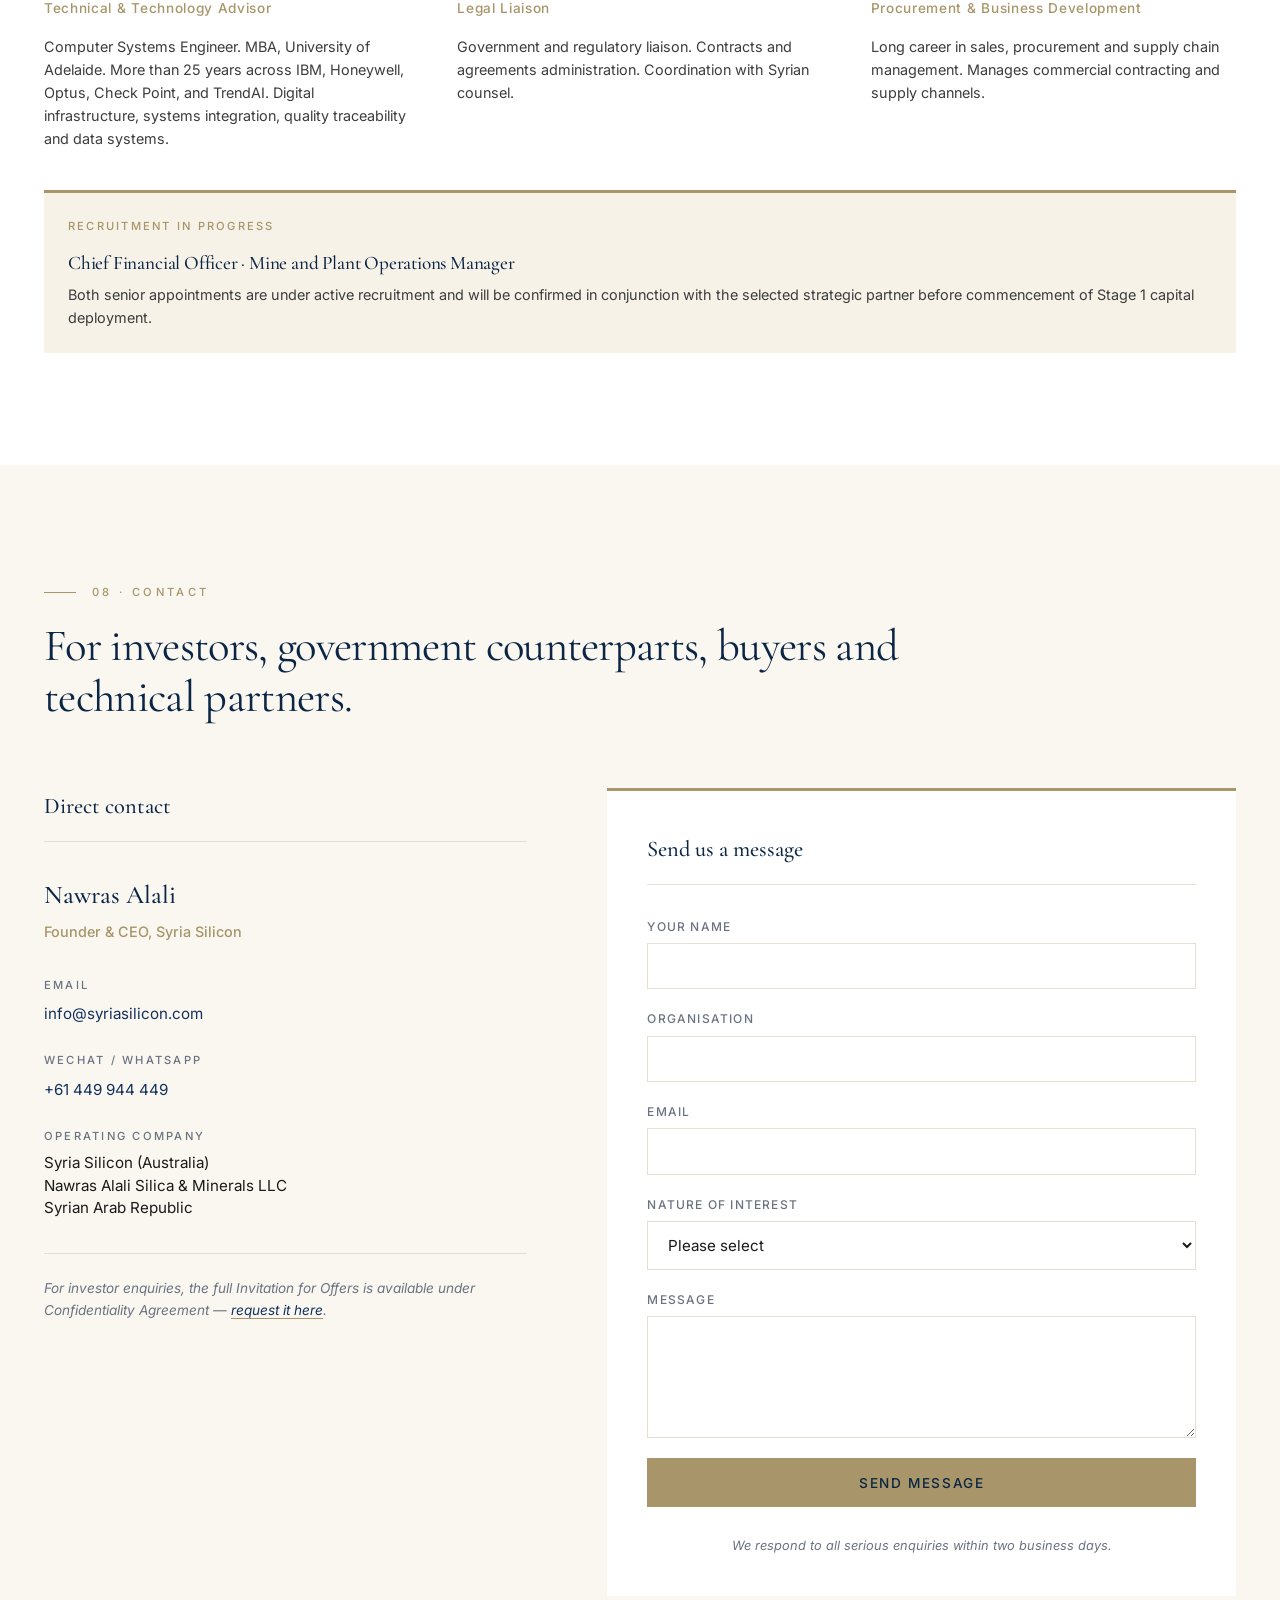
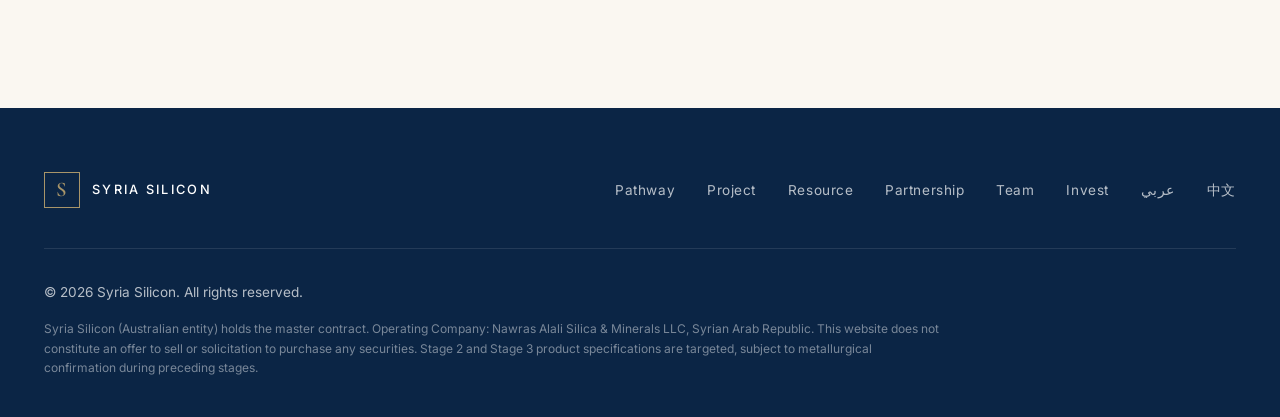
==== commit 6de1fc17: "Correct founder name: Nawras Alali (no space) in EN and ZH" ====
--- a/index.html
+++ b/index.html
@@ -430,7 +430,7 @@
 
     <div class="team-grid">
       <div class="team-member">
-        <h3 class="team-name">Nawras Al Ali</h3>
+        <h3 class="team-name">Nawras Alali</h3>
         <p class="team-role">Founder &amp; General Manager</p>
         <p class="team-bio">Master's in Leadership, Qatar University. Certificate in Management, Harvard University. Strategic project development and investment partnership formation.</p>
       </div>
@@ -442,7 +442,7 @@
       </div>
 
       <div class="team-member">
-        <h3 class="team-name">Dr Mohammed Allan</h3>
+        <h3 class="team-name">Dr Mohammed Alalan</h3>
         <p class="team-role">Director of Geological Studies &amp; Mining</p>
         <p class="team-bio">PhD Applied Geochemistry, University of Liège, Belgium. Mineral resource assessment, ore quality analysis, and supervision of mining operations to scientific standards.</p>
       </div>
@@ -484,7 +484,7 @@
     <div class="contact-grid">
       <div class="contact-info">
         <h3 class="contact-info-title">Direct contact</h3>
-        <p class="contact-name">Nawras Al Ali</p>
+        <p class="contact-name">Nawras Alali</p>
         <p class="contact-role">Founder &amp; CEO, Syria Silicon</p>
 
         <div class="contact-method">
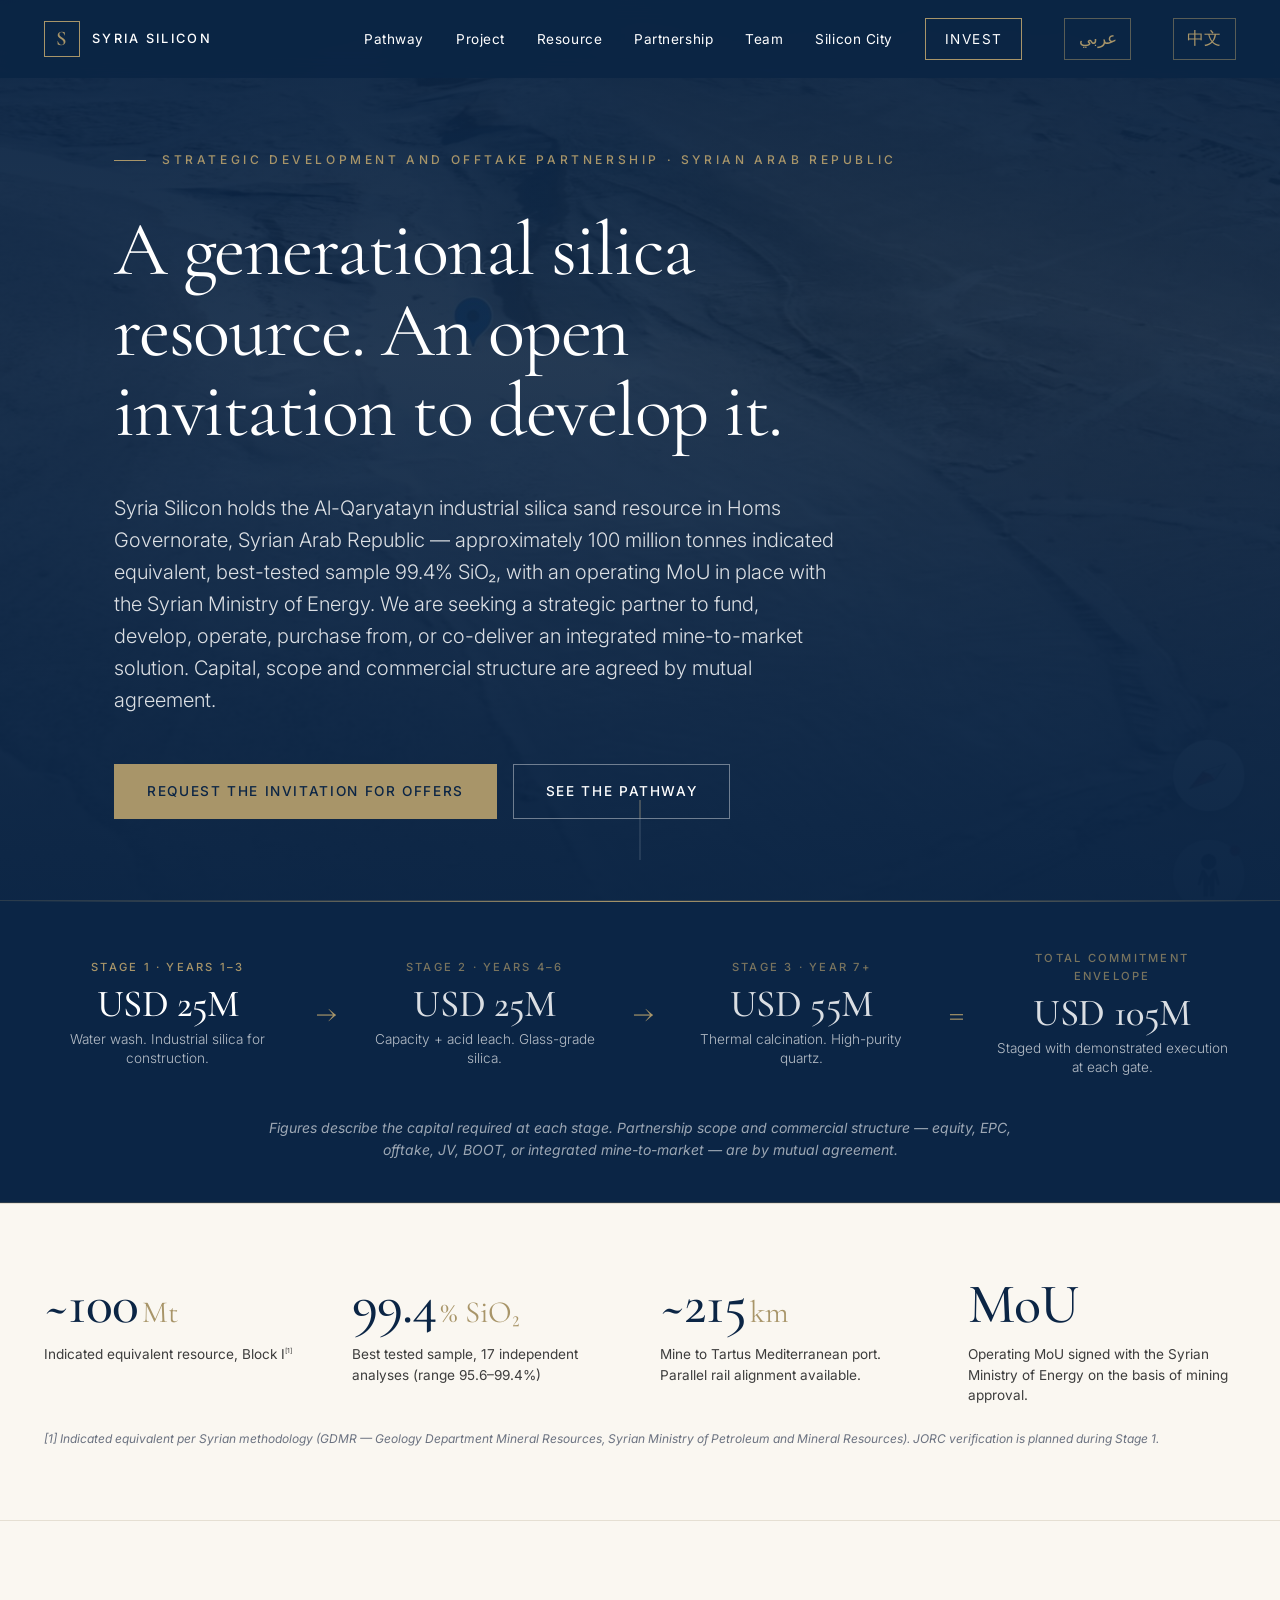
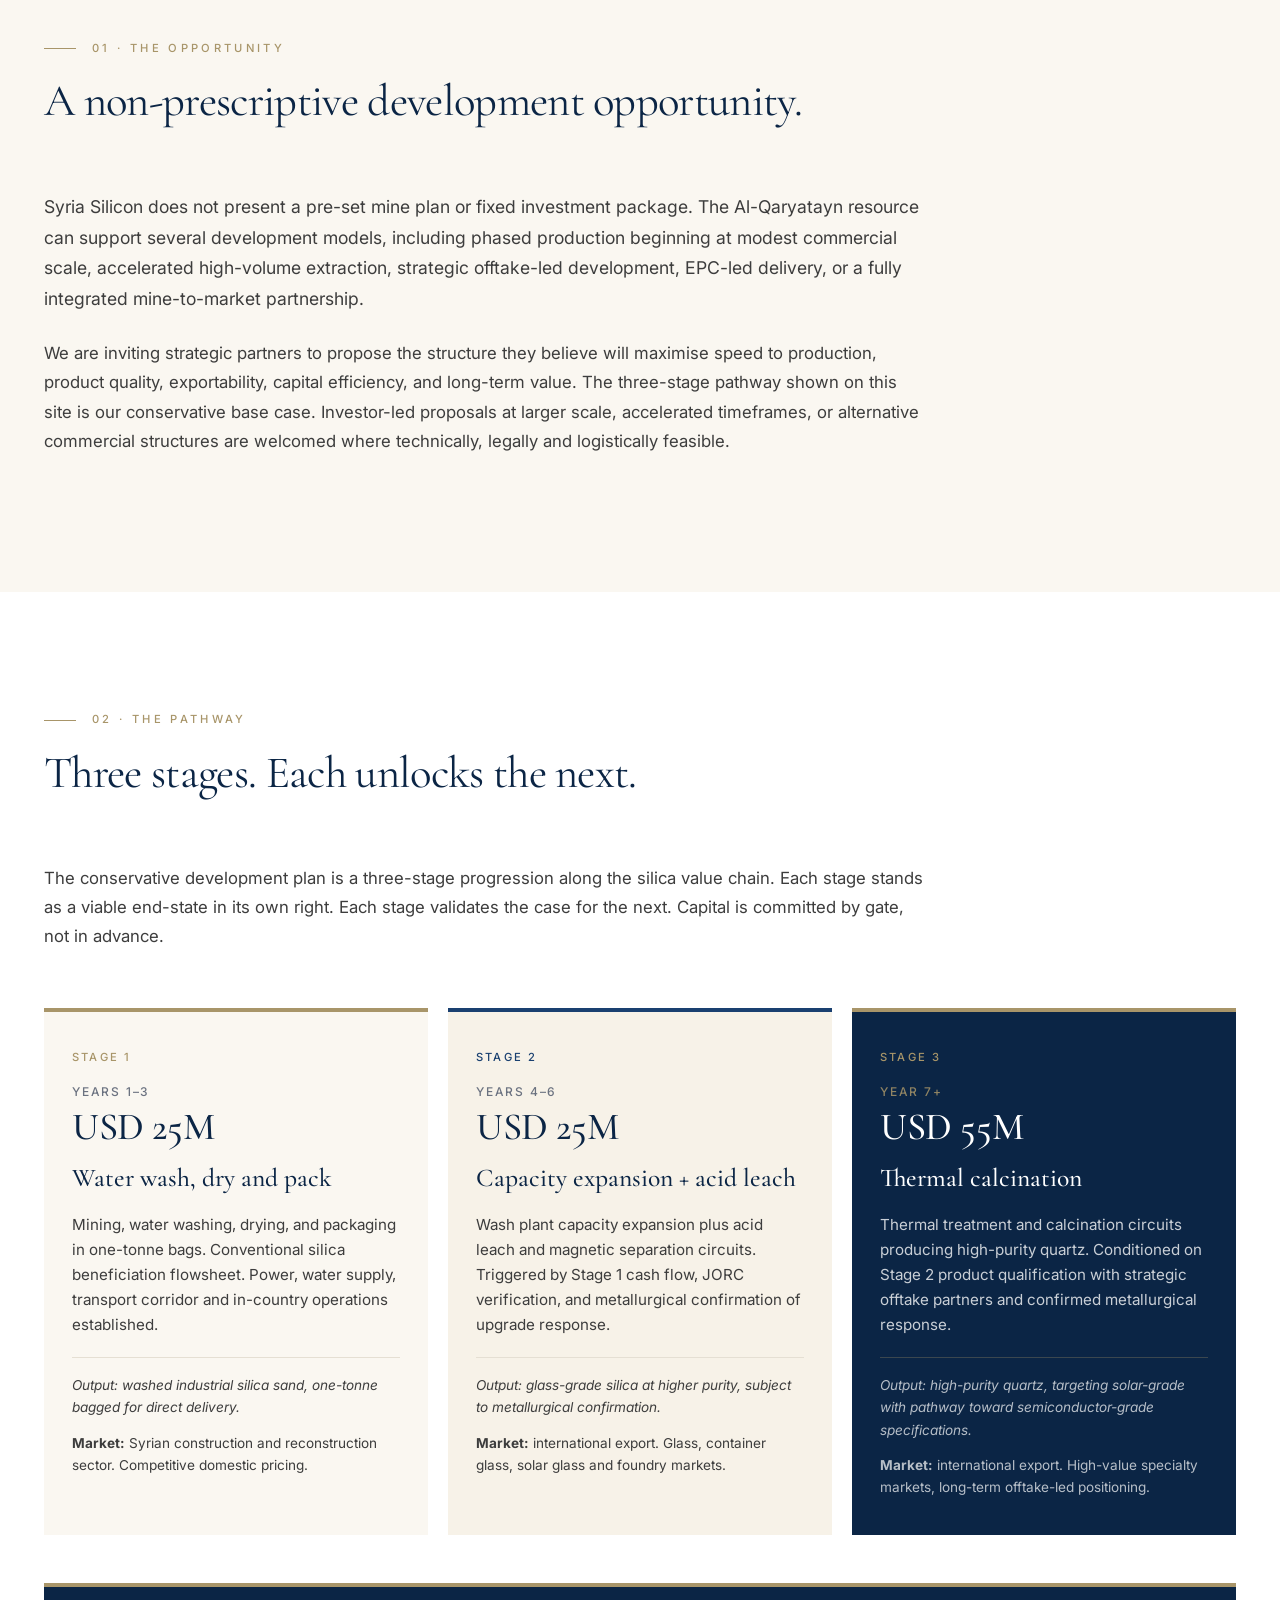
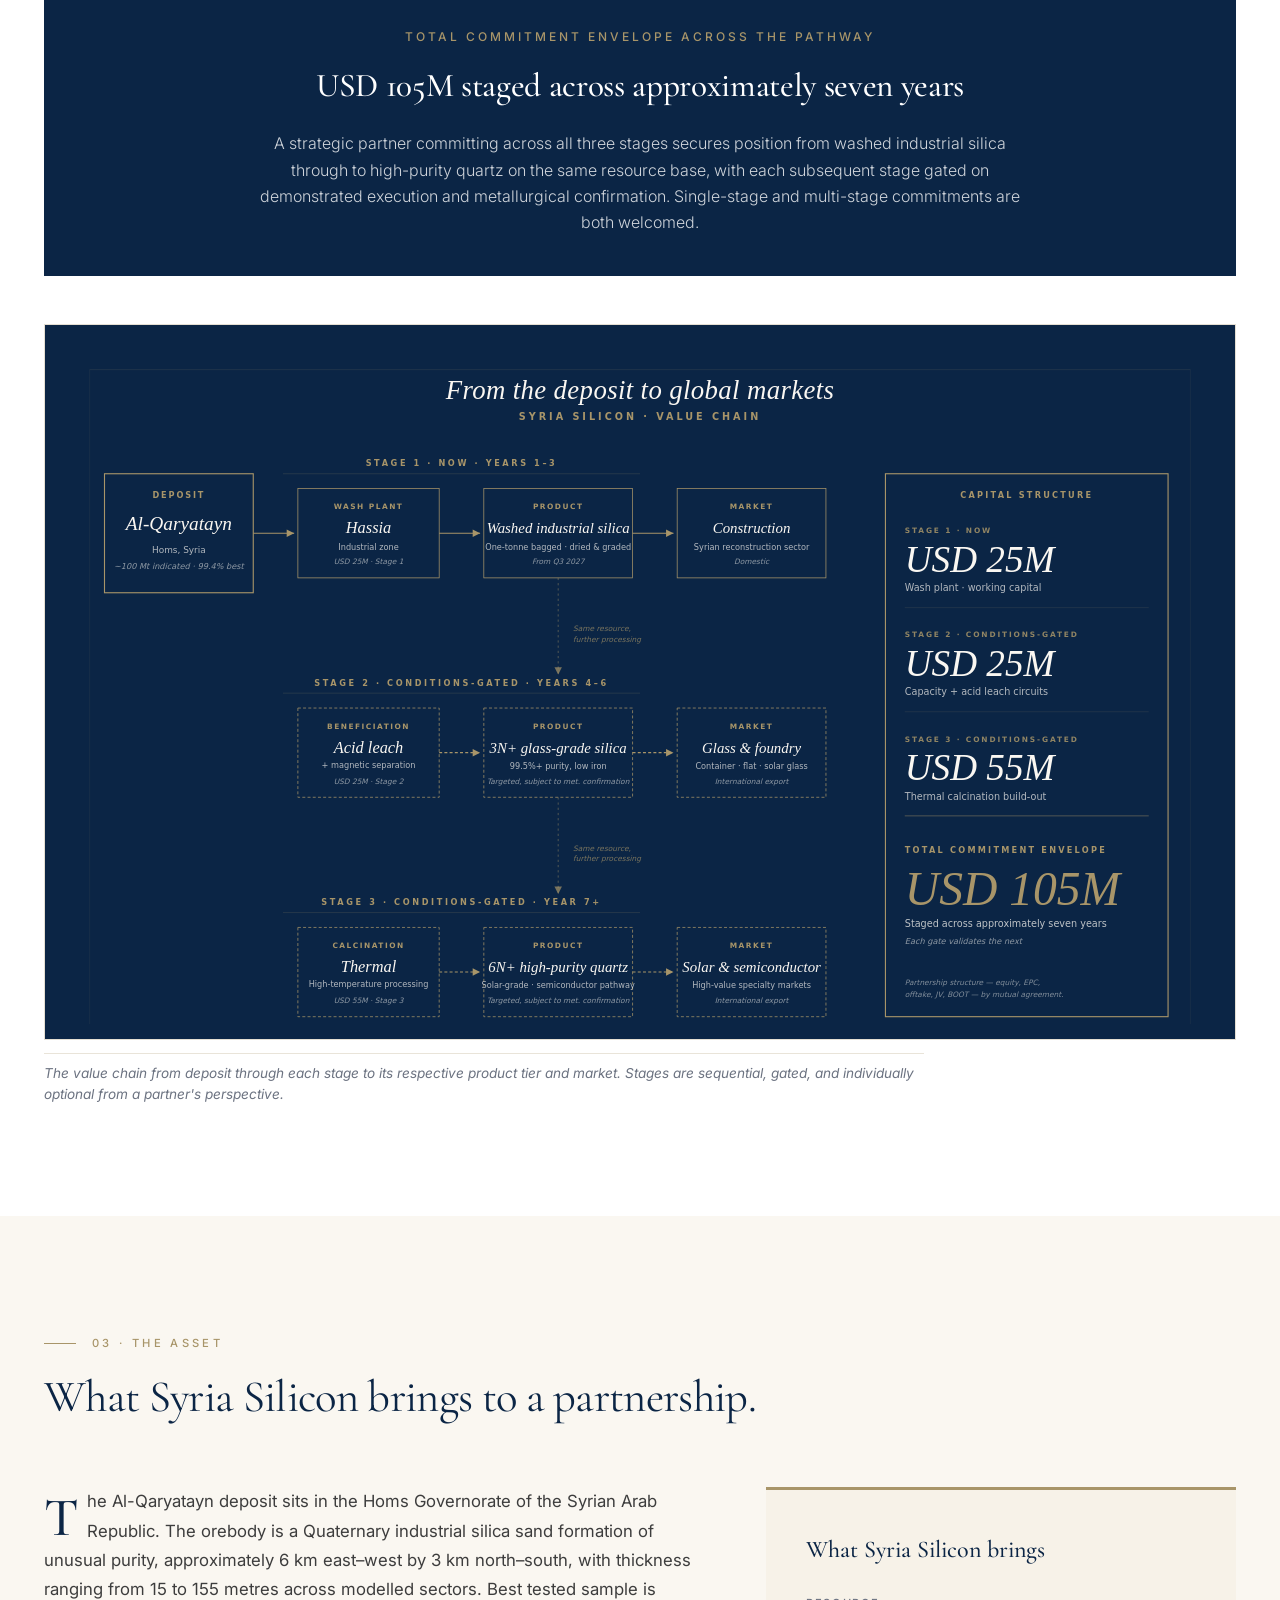
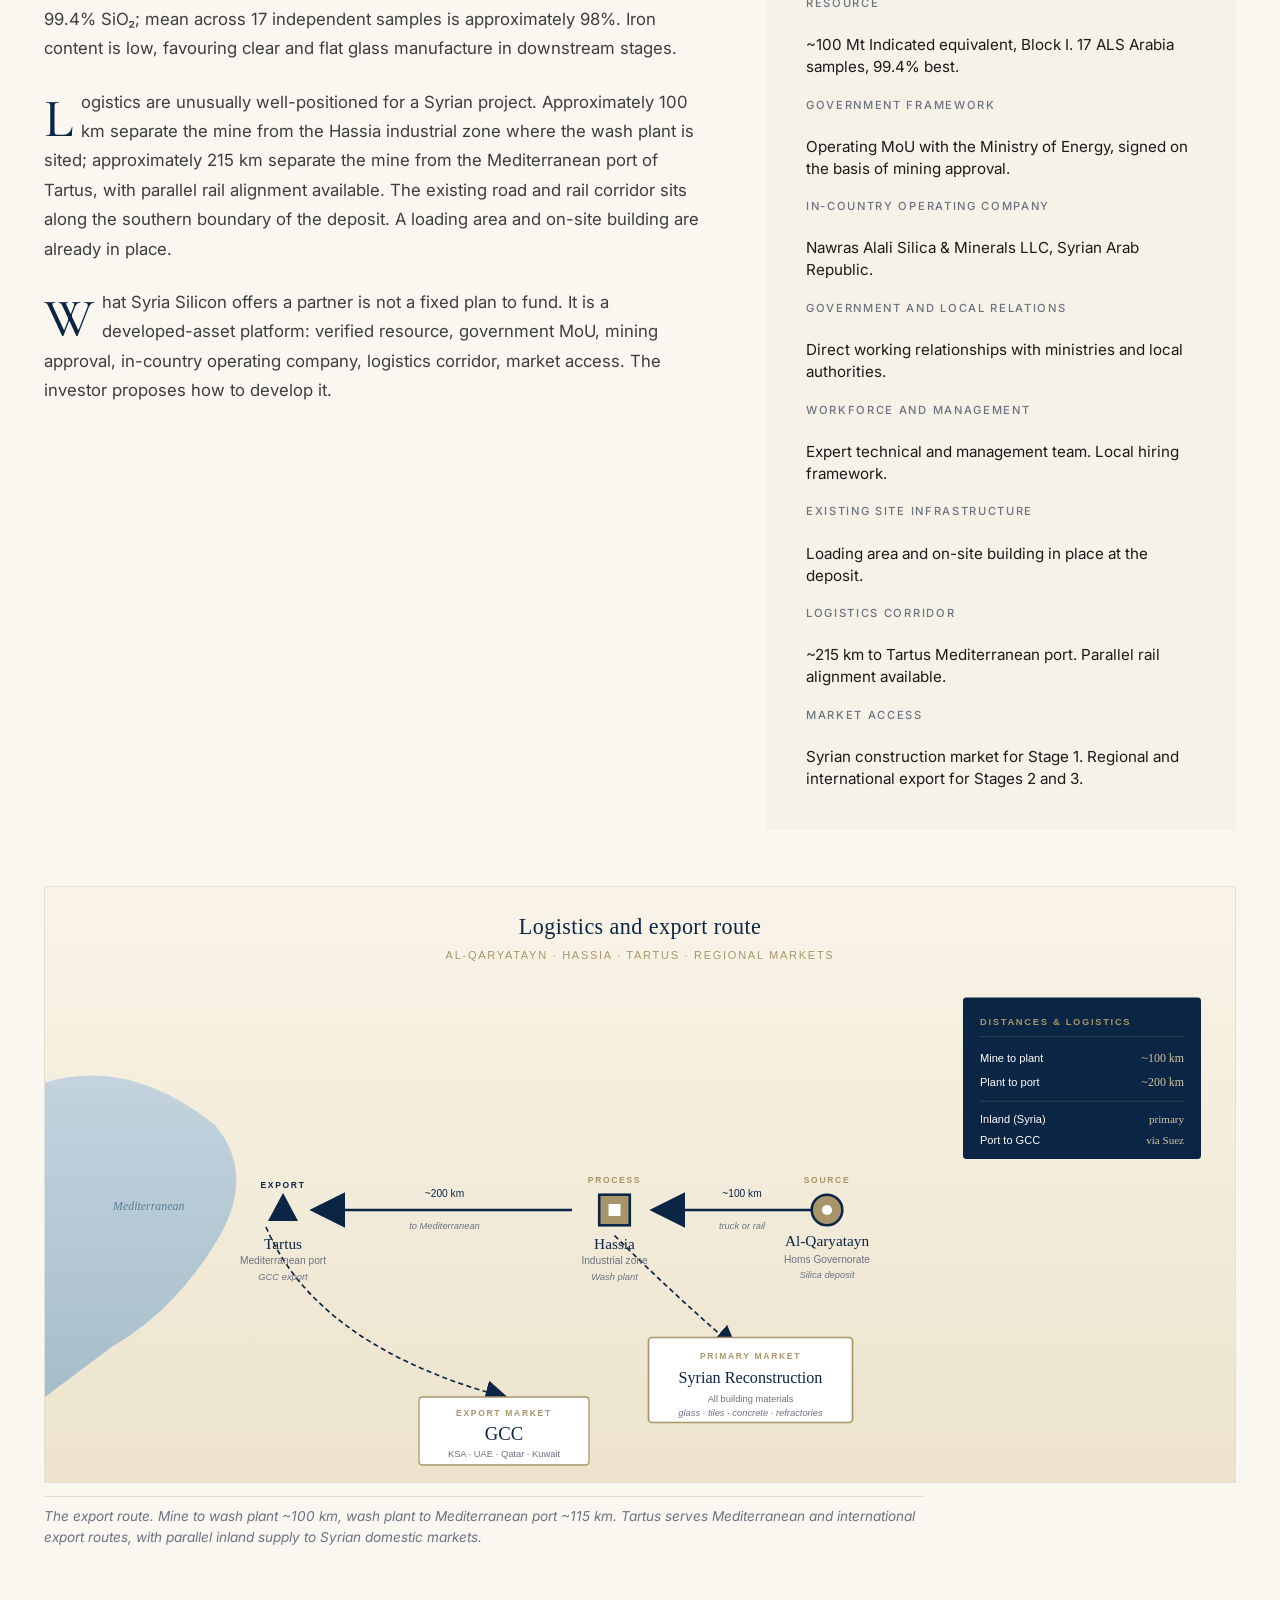
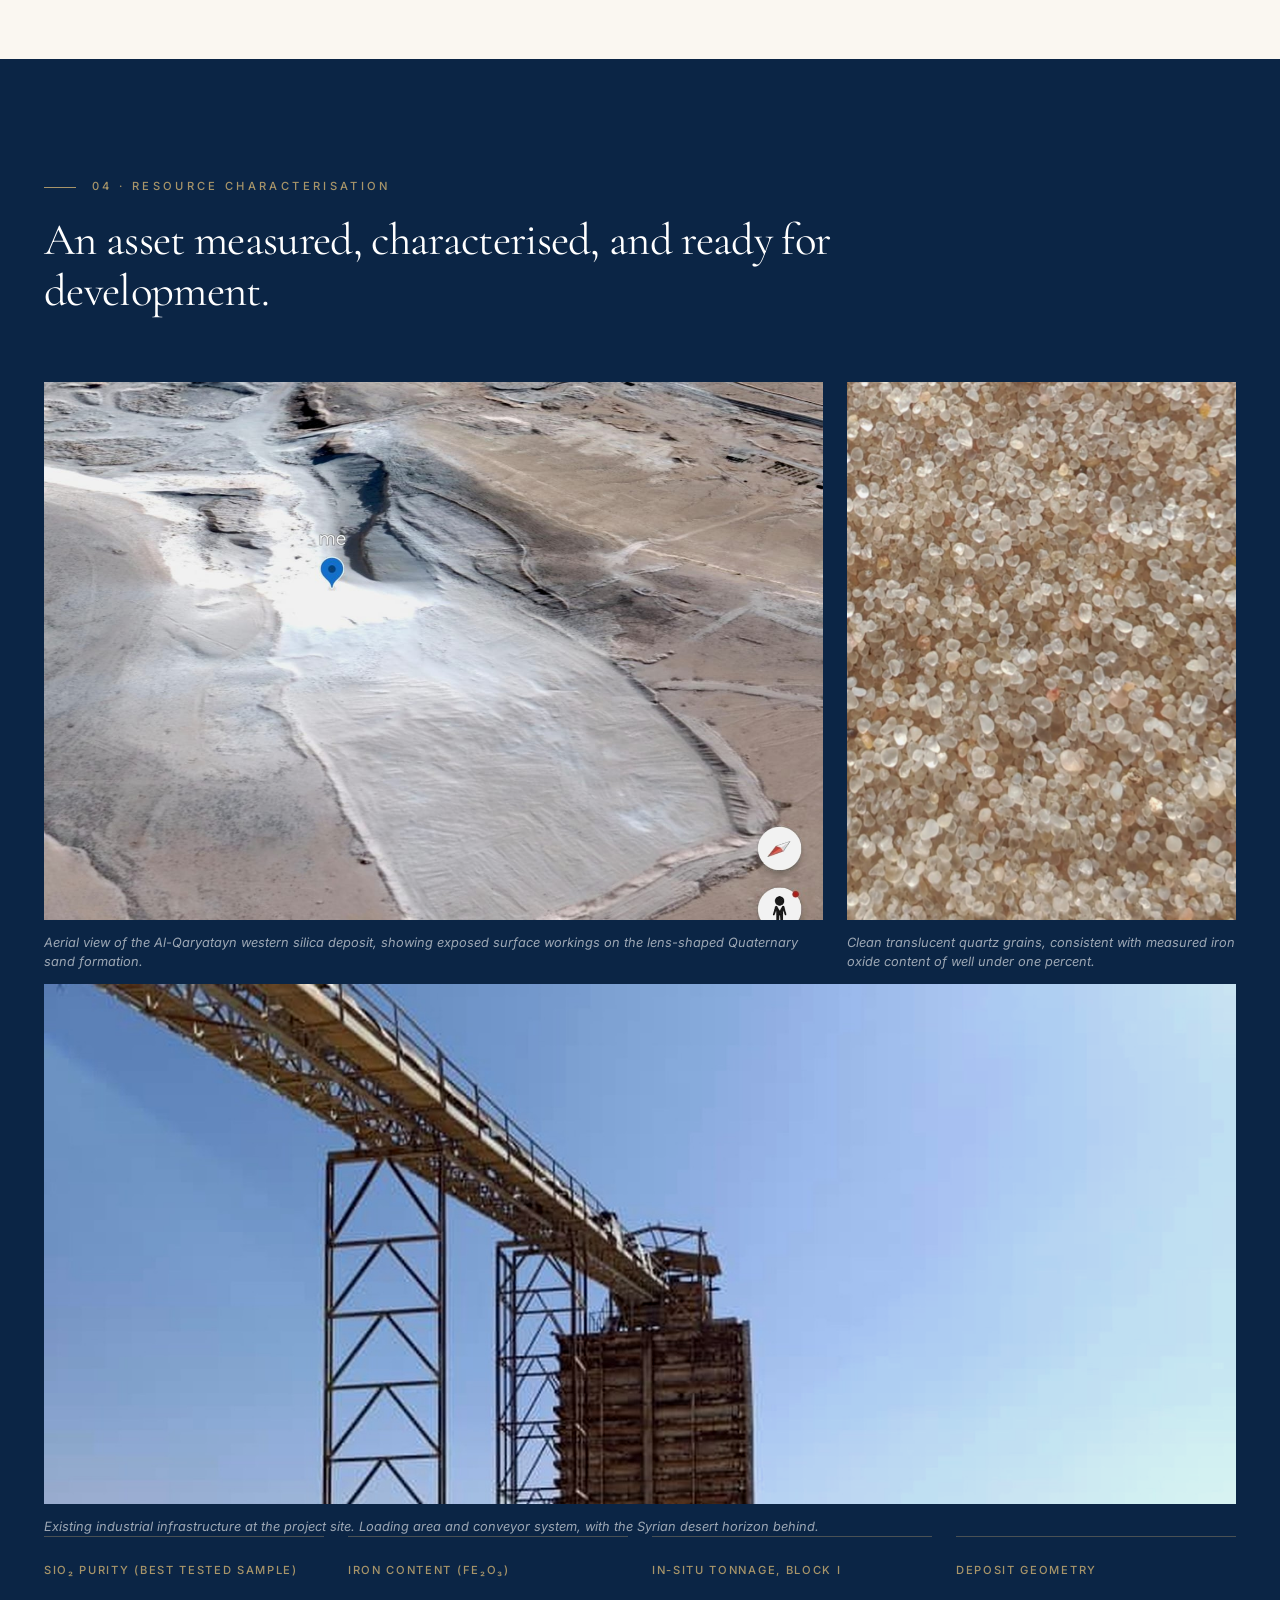
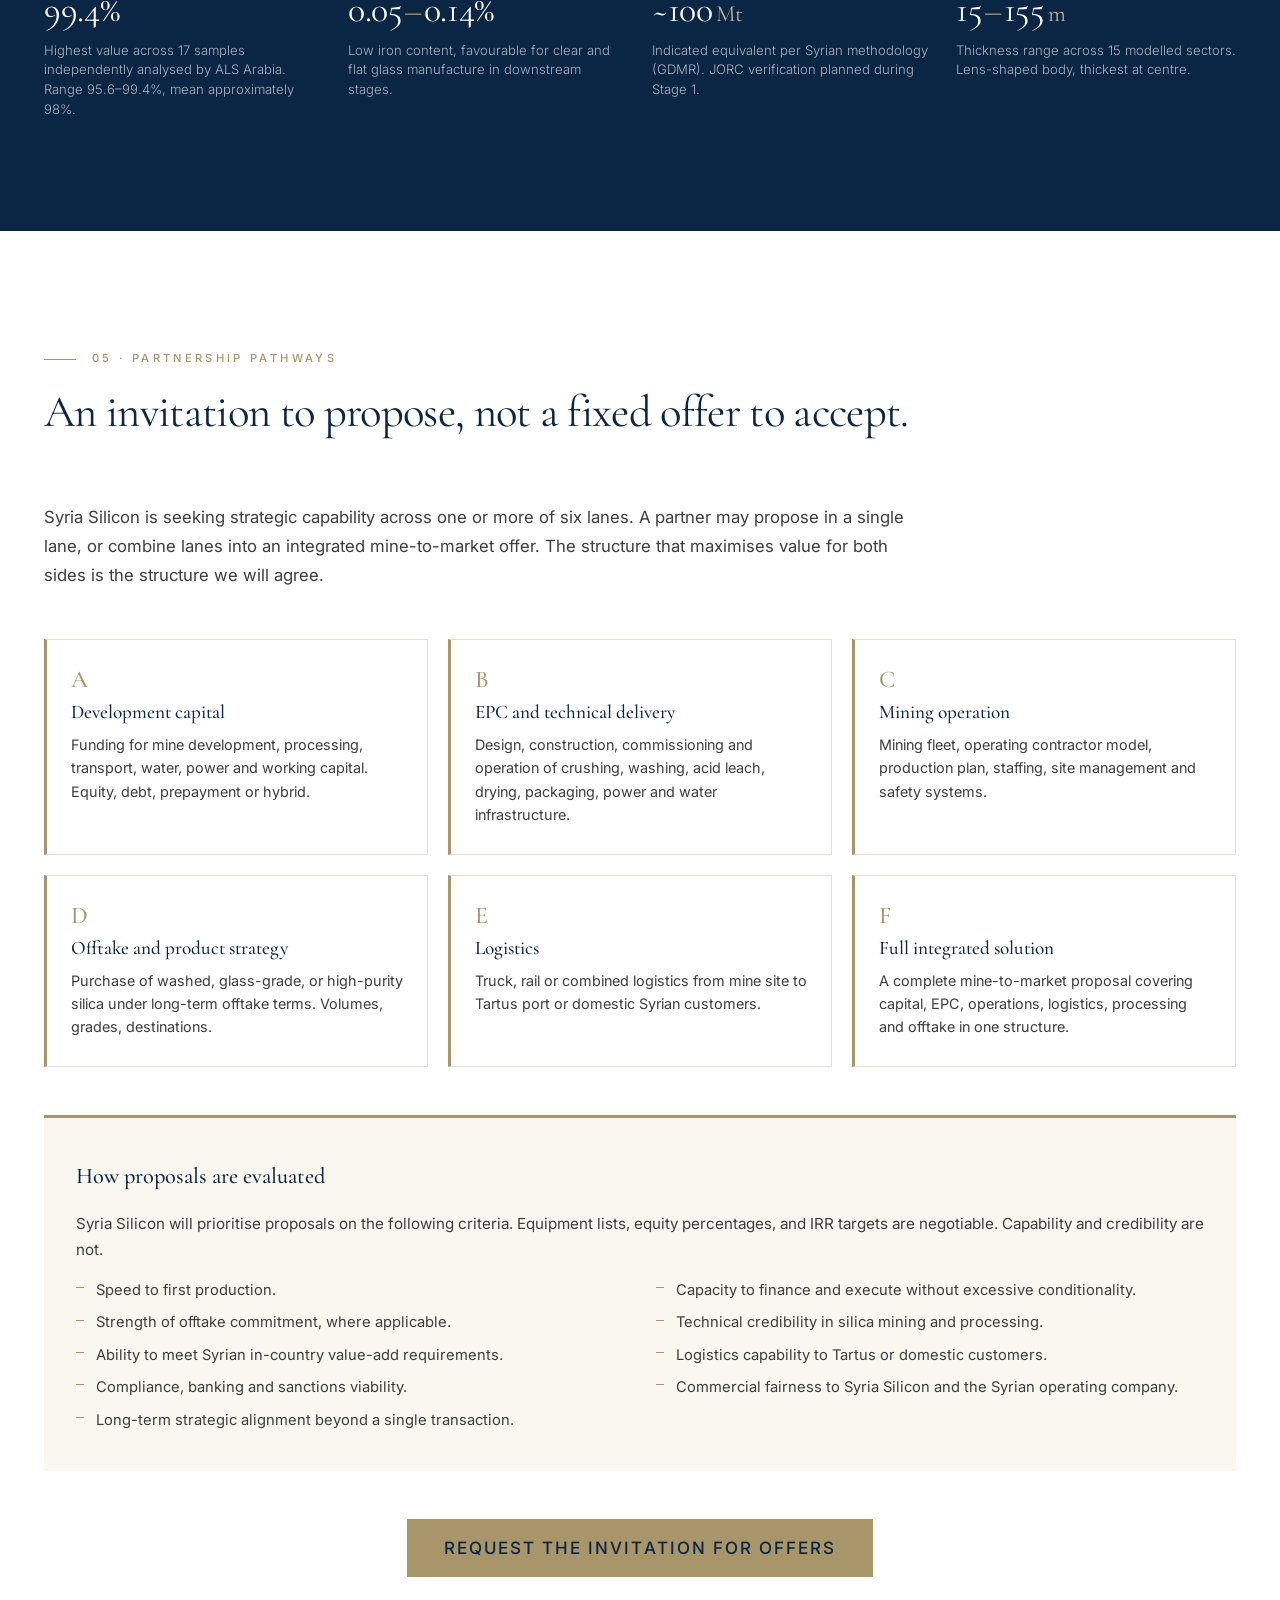
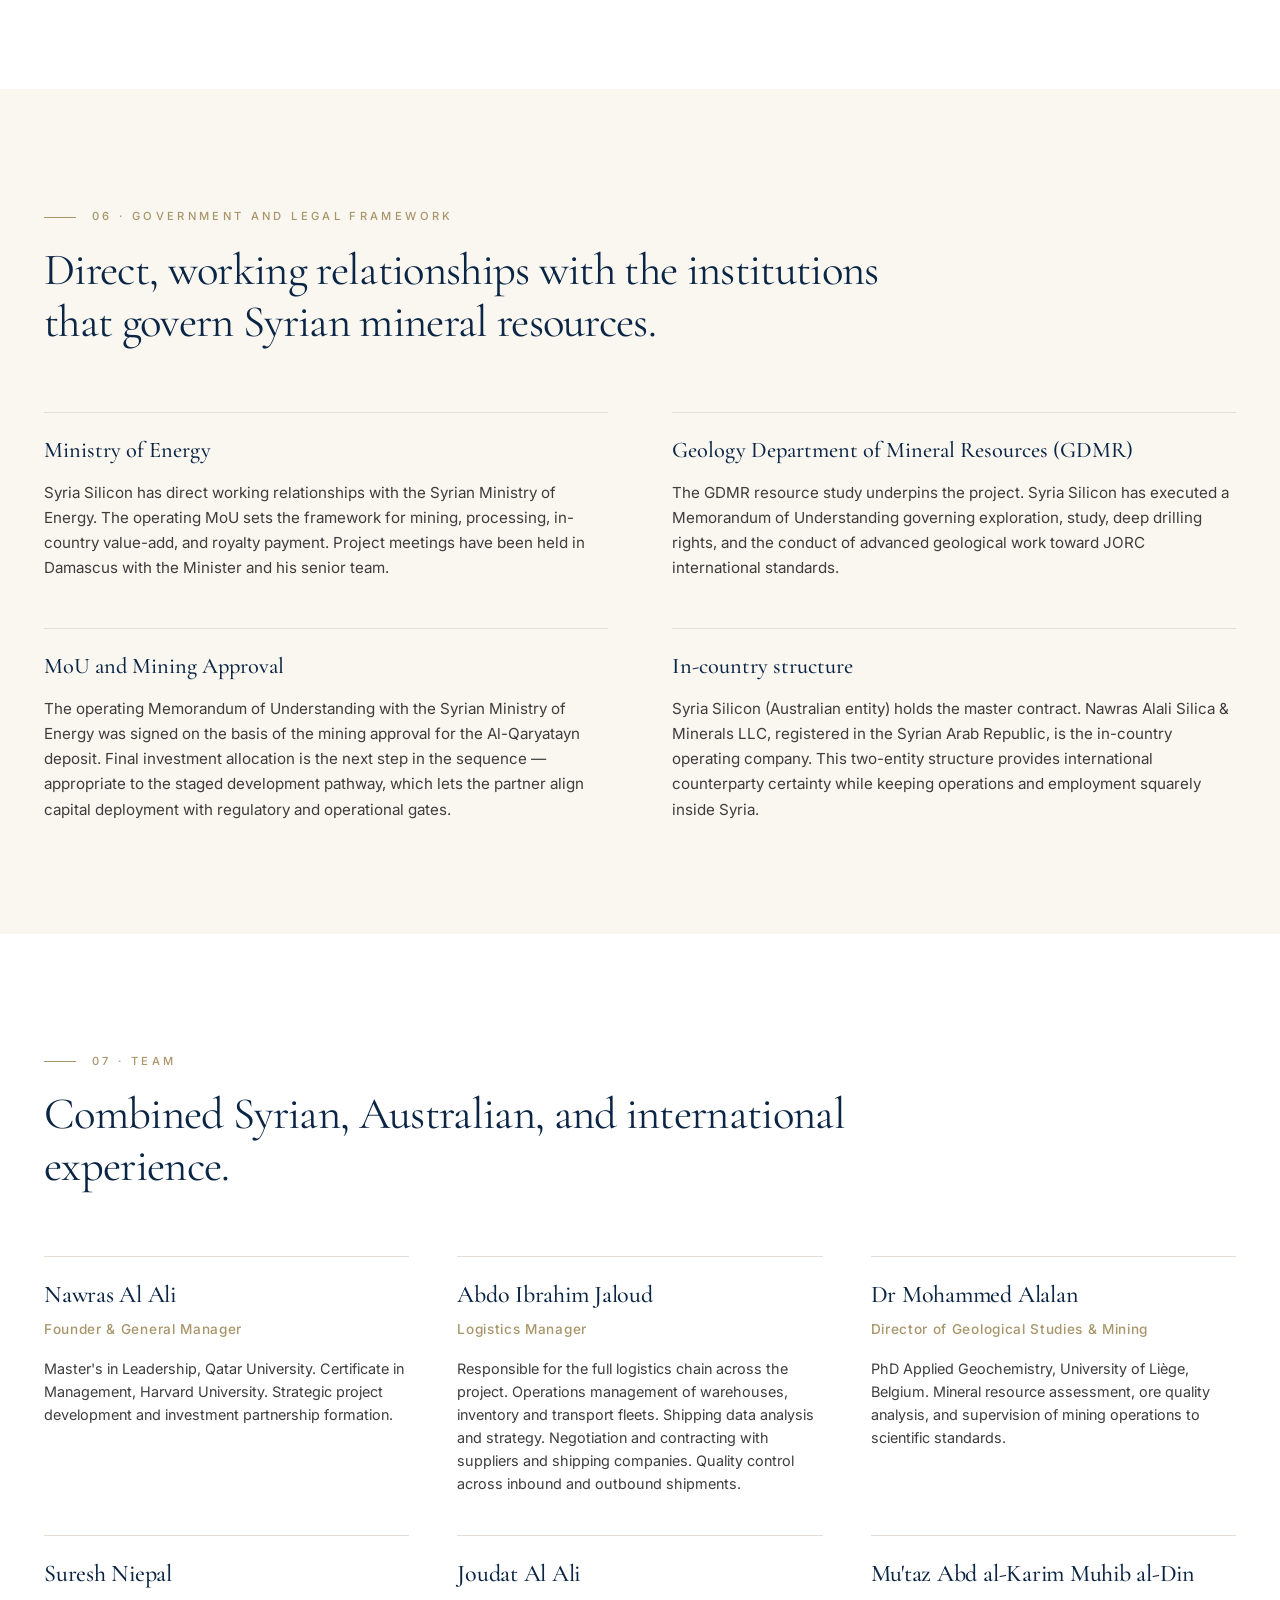
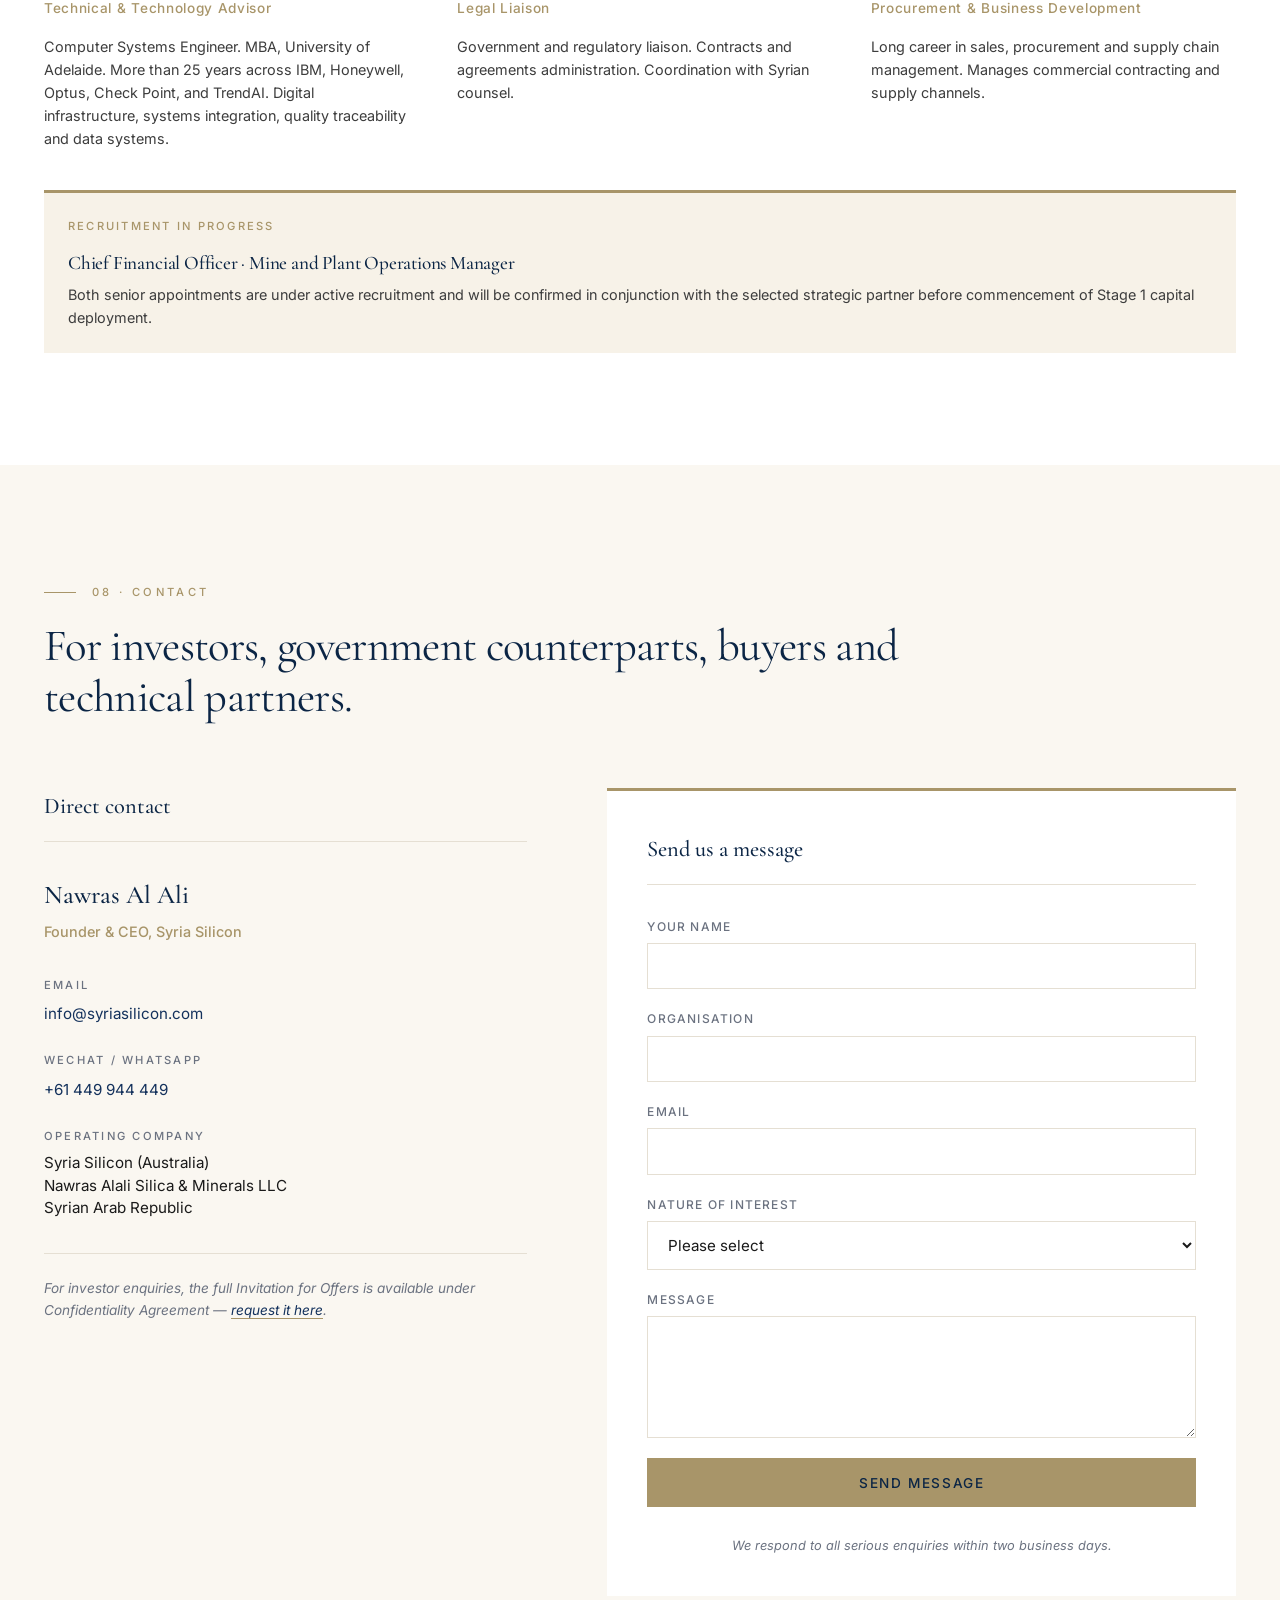
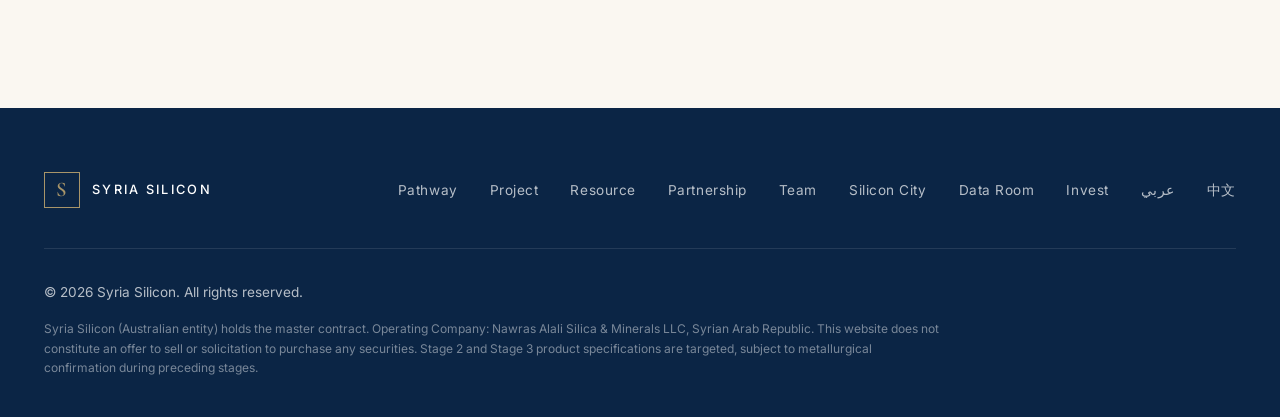
==== commit 3067cdf9: "Add gated Silicon City tab and Project Data Room with V6 investor package (docs, models, robots, hea" ====
--- a/index.html
+++ b/index.html
@@ -63,6 +63,7 @@
       <a href="#resource">Resource</a>
       <a href="#partnership">Partnership</a>
       <a href="#team">Team</a>
+      <a href="/silicon-city">Silicon City</a>
       <a href="/invest" class="nav-cta">Invest</a>
       <a href="/ar/" class="nav-lang" lang="ar">عربي</a>
       <a href="/zh/" class="nav-lang" lang="zh">中文</a>
@@ -77,6 +78,7 @@
     <a href="#resource">Resource</a>
     <a href="#partnership">Partnership</a>
     <a href="#team">Team</a>
+    <a href="/silicon-city">Silicon City</a>
     <a href="/invest">Invest</a>
     <a href="#contact">Contact</a>
     <a href="/ar/" lang="ar">عربي · العربية</a>
@@ -430,7 +432,7 @@
 
     <div class="team-grid">
       <div class="team-member">
-        <h3 class="team-name">Nawras Alali</h3>
+        <h3 class="team-name">Nawras Al Ali</h3>
         <p class="team-role">Founder &amp; General Manager</p>
         <p class="team-bio">Master's in Leadership, Qatar University. Certificate in Management, Harvard University. Strategic project development and investment partnership formation.</p>
       </div>
@@ -484,7 +486,7 @@
     <div class="contact-grid">
       <div class="contact-info">
         <h3 class="contact-info-title">Direct contact</h3>
-        <p class="contact-name">Nawras Alali</p>
+        <p class="contact-name">Nawras Al Ali</p>
         <p class="contact-role">Founder &amp; CEO, Syria Silicon</p>
 
         <div class="contact-method">
@@ -555,6 +557,8 @@
         <a href="#resource">Resource</a>
         <a href="#partnership">Partnership</a>
         <a href="#team">Team</a>
+        <a href="/silicon-city">Silicon City</a>
+        <a href="/dataroom">Data Room</a>
         <a href="/invest">Invest</a>
         <a href="/ar/" lang="ar">عربي</a>
         <a href="/zh/" lang="zh">中文</a>
